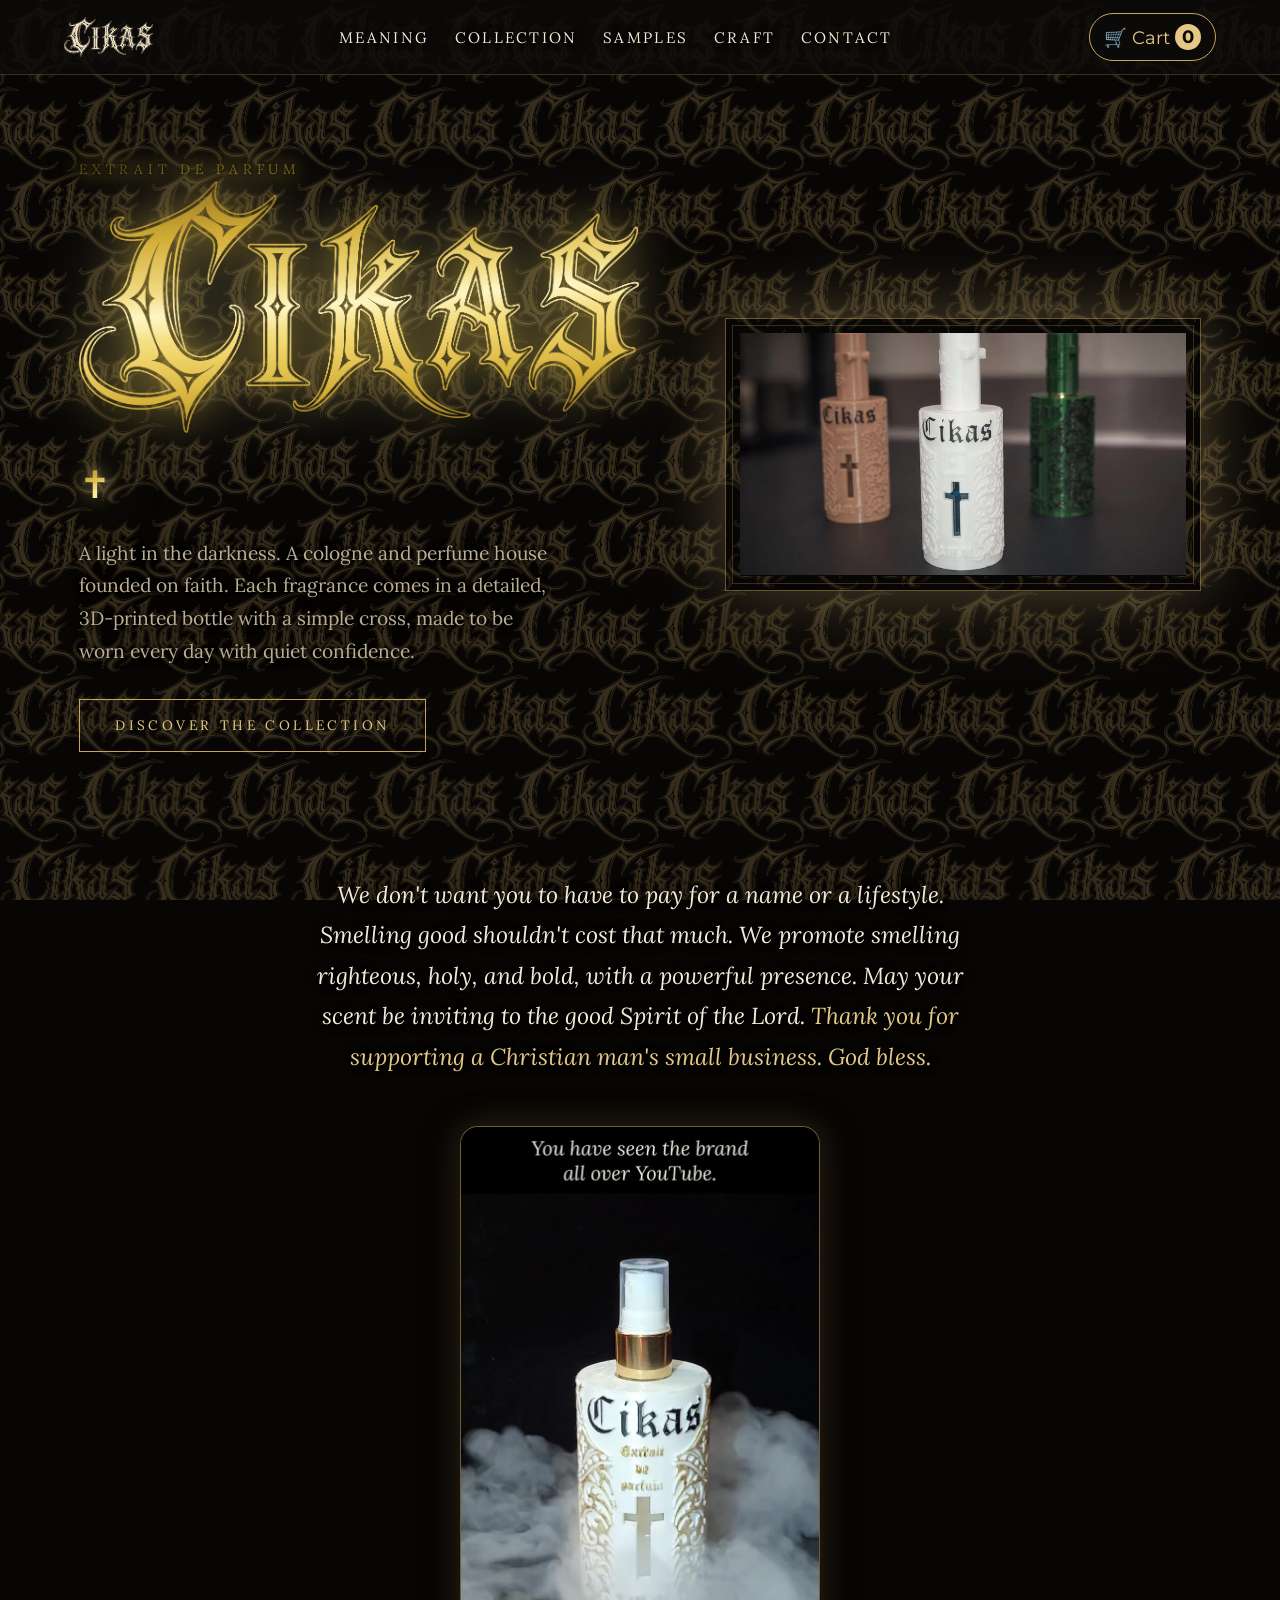
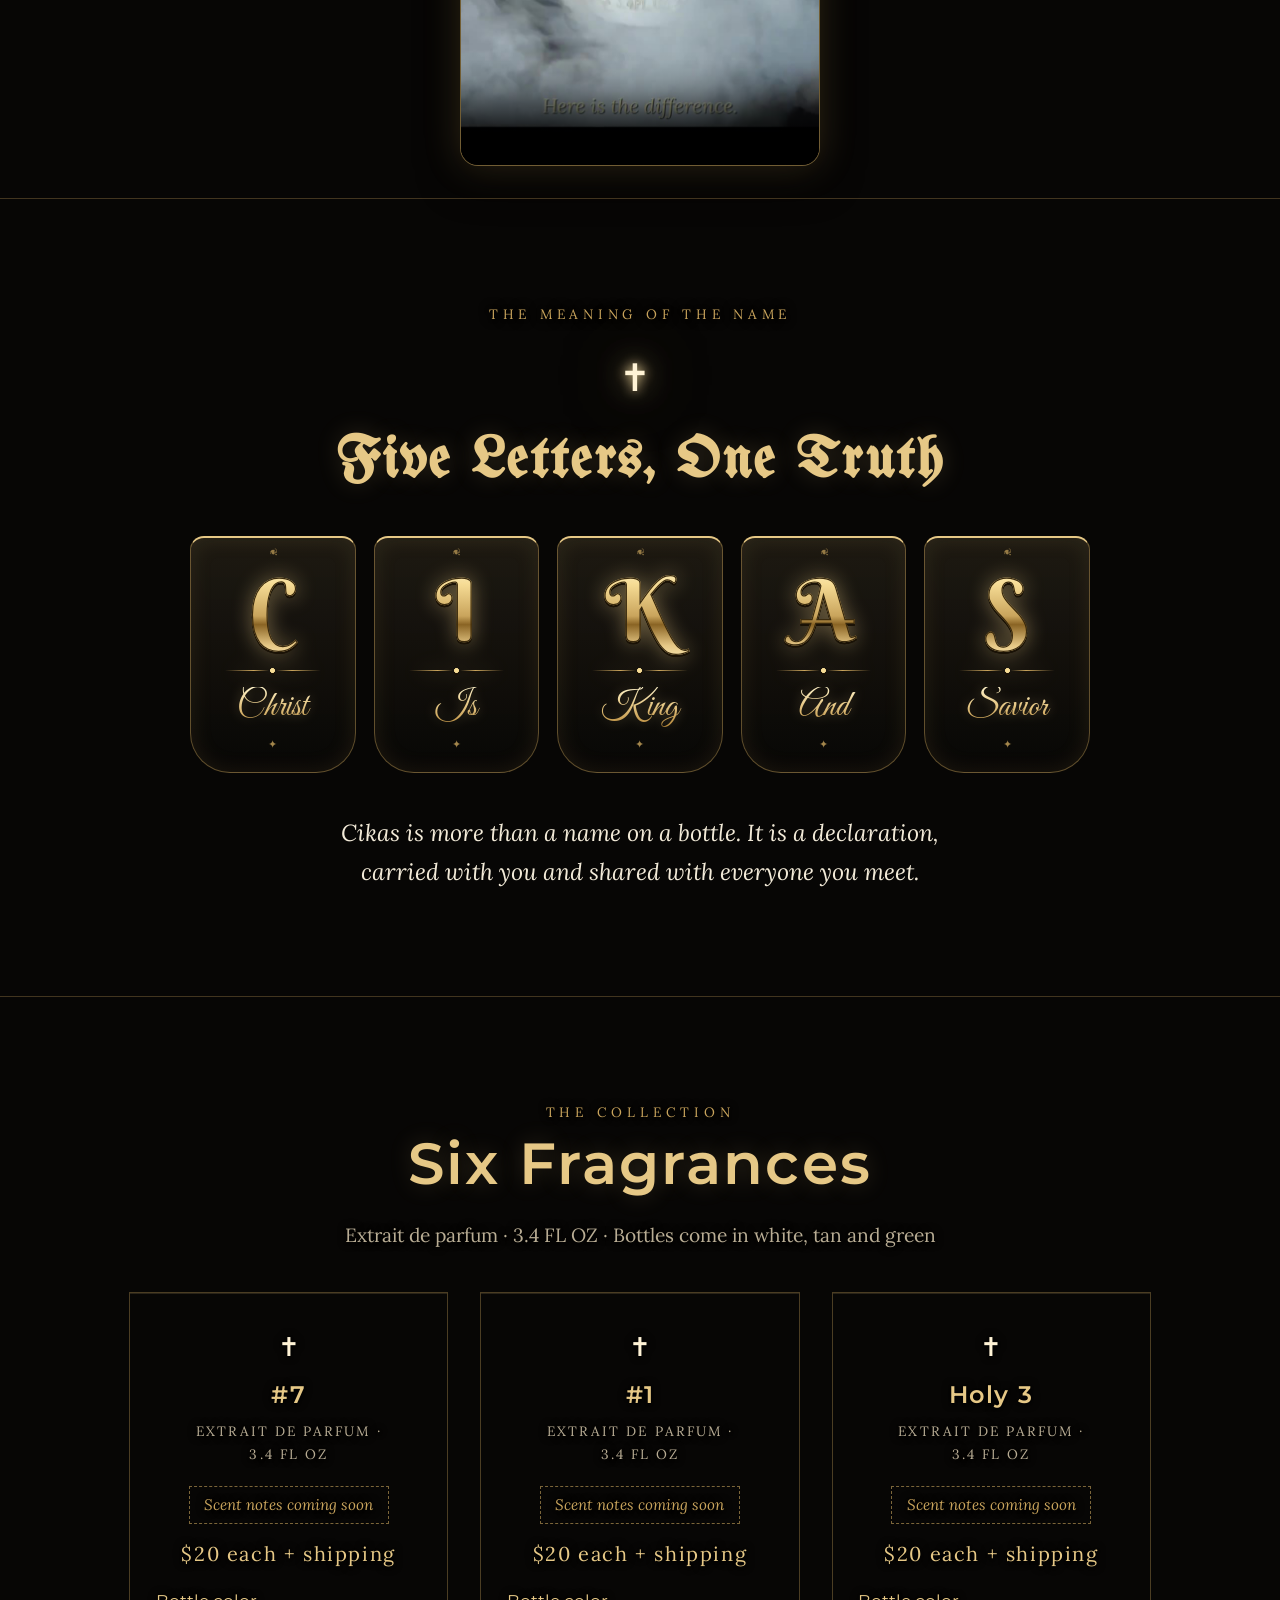
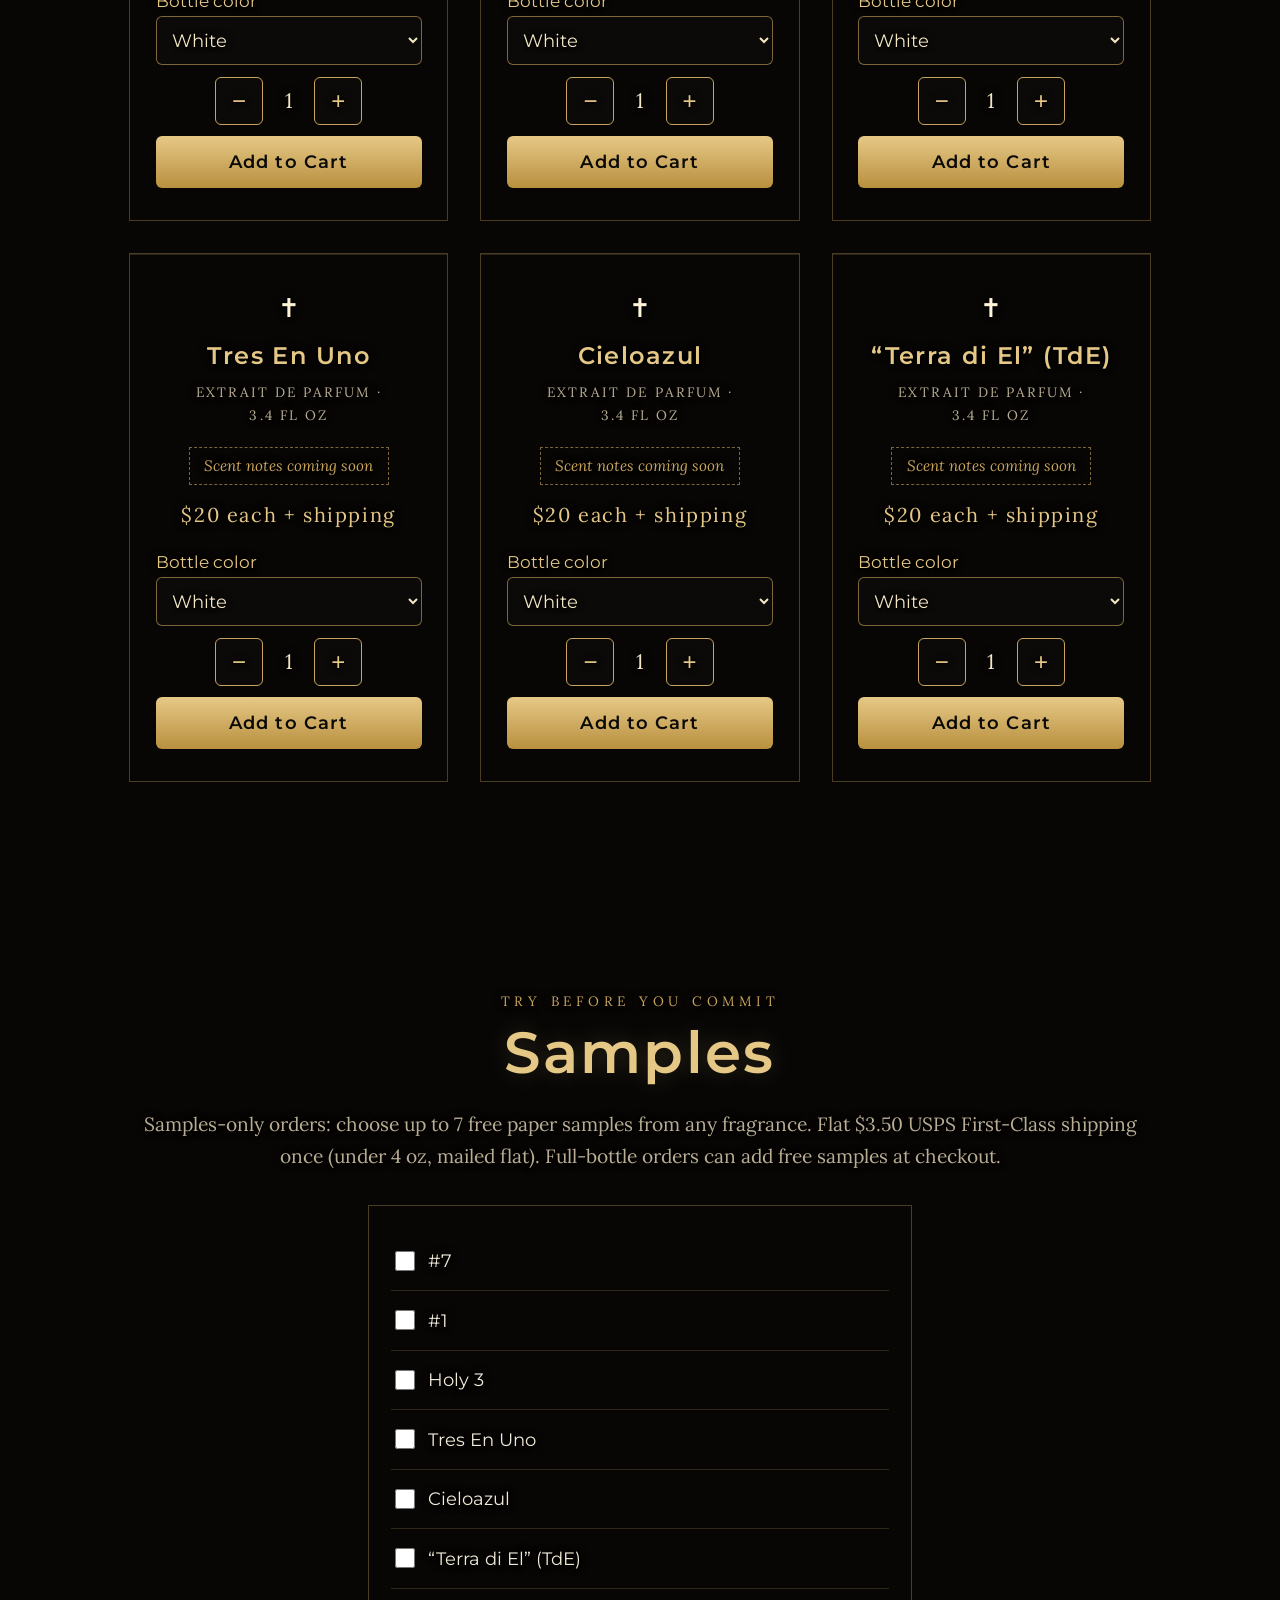
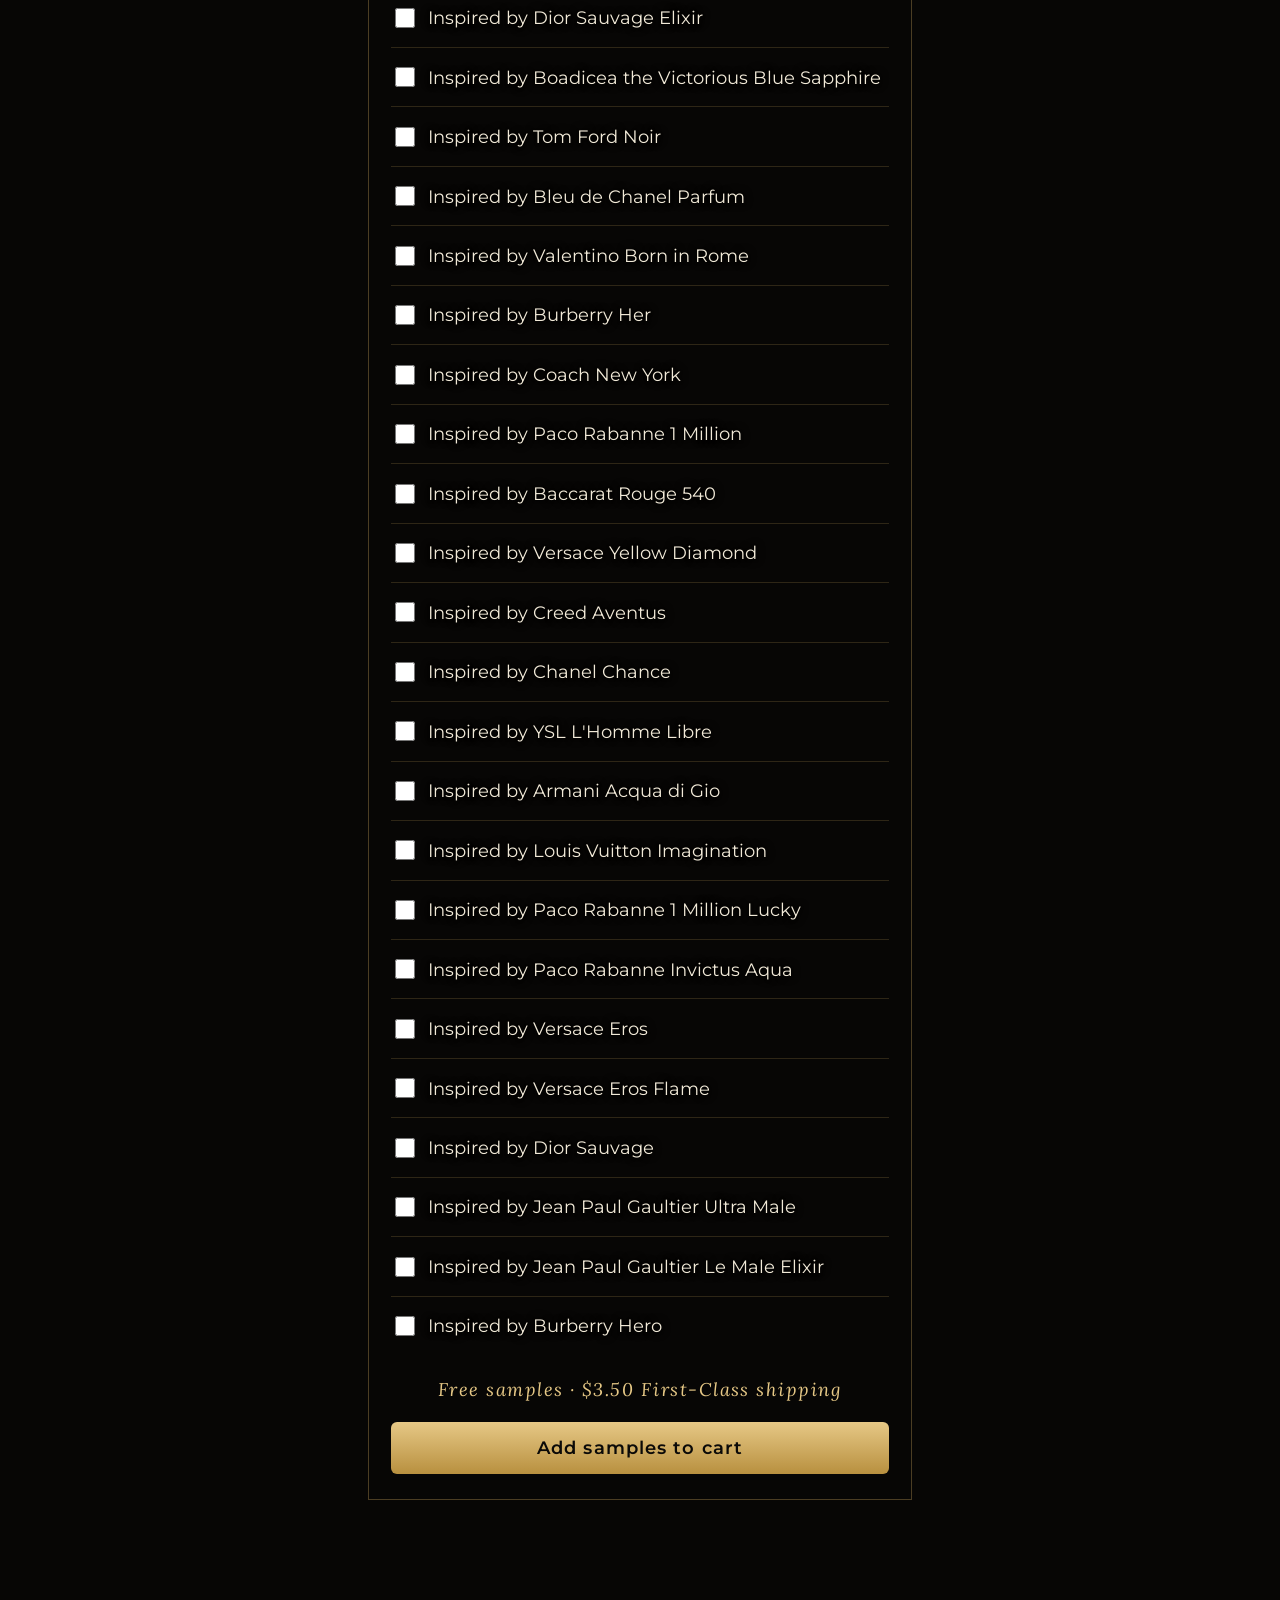
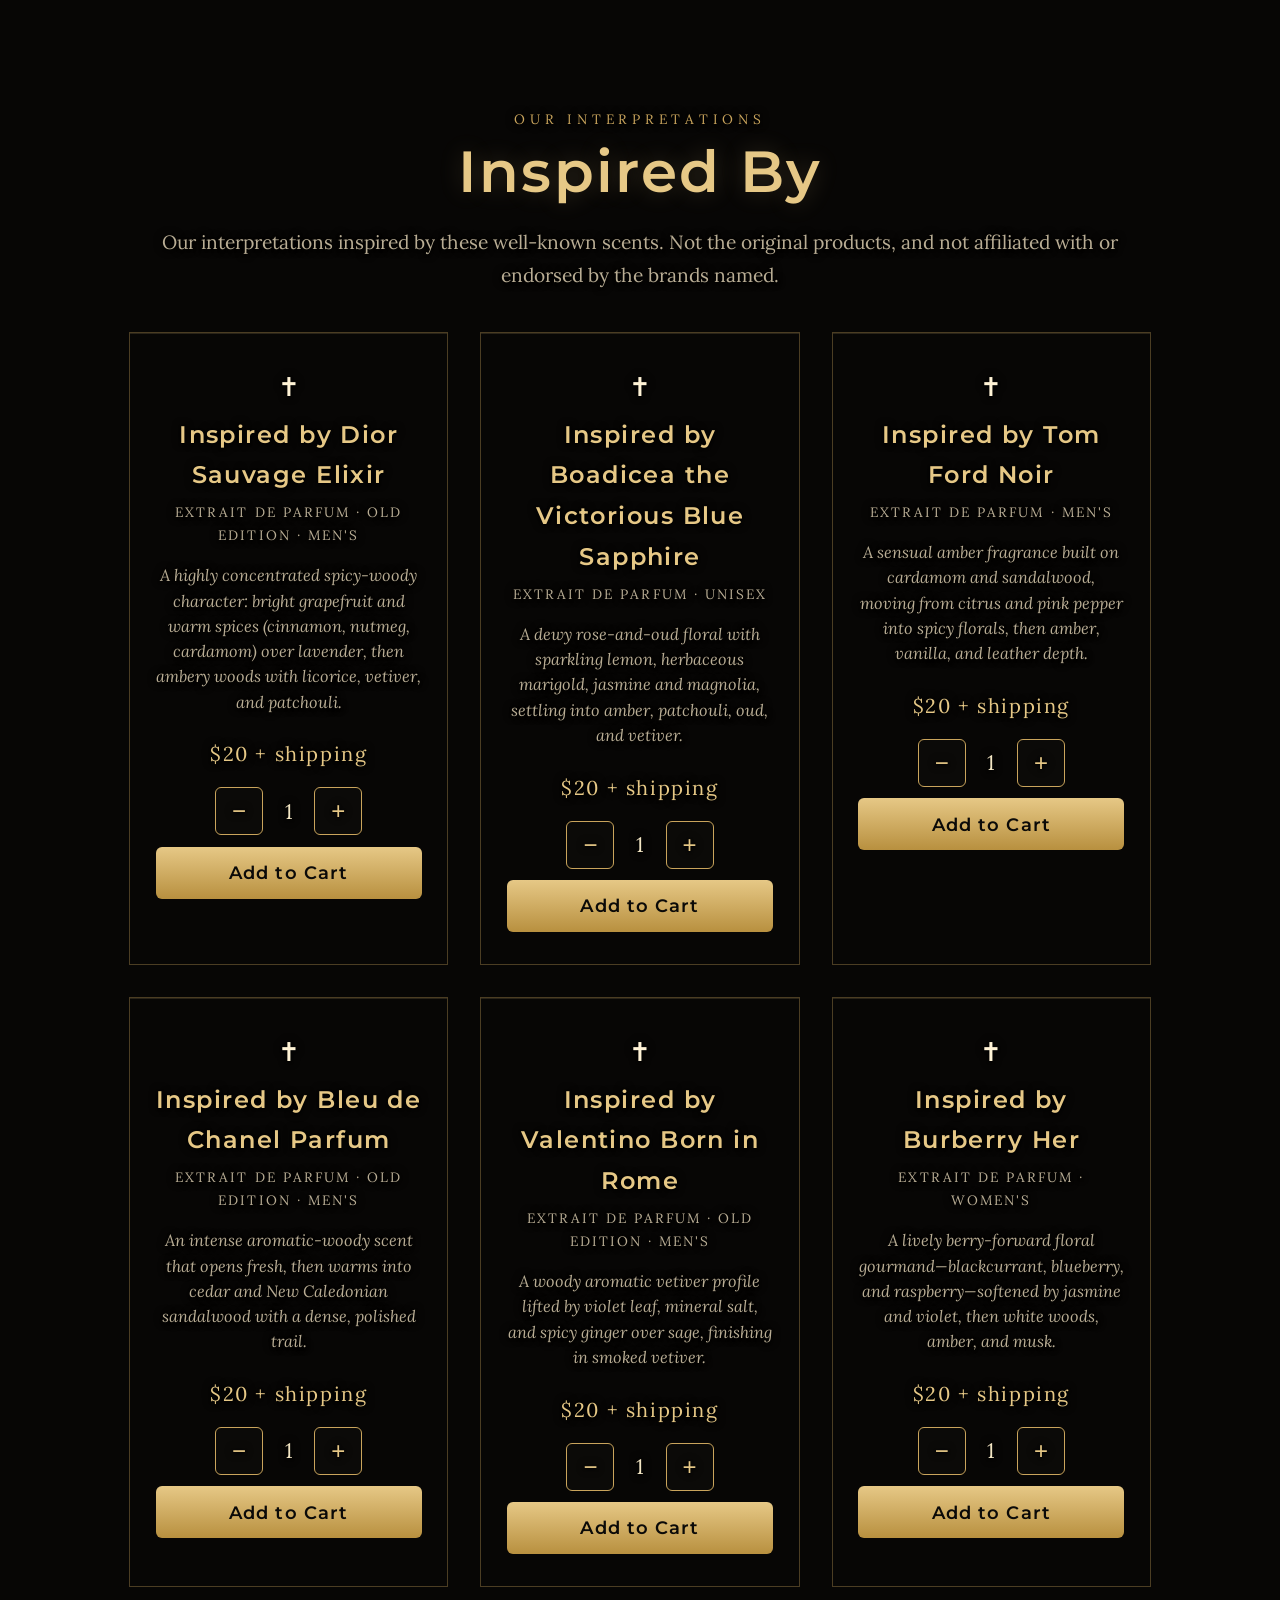
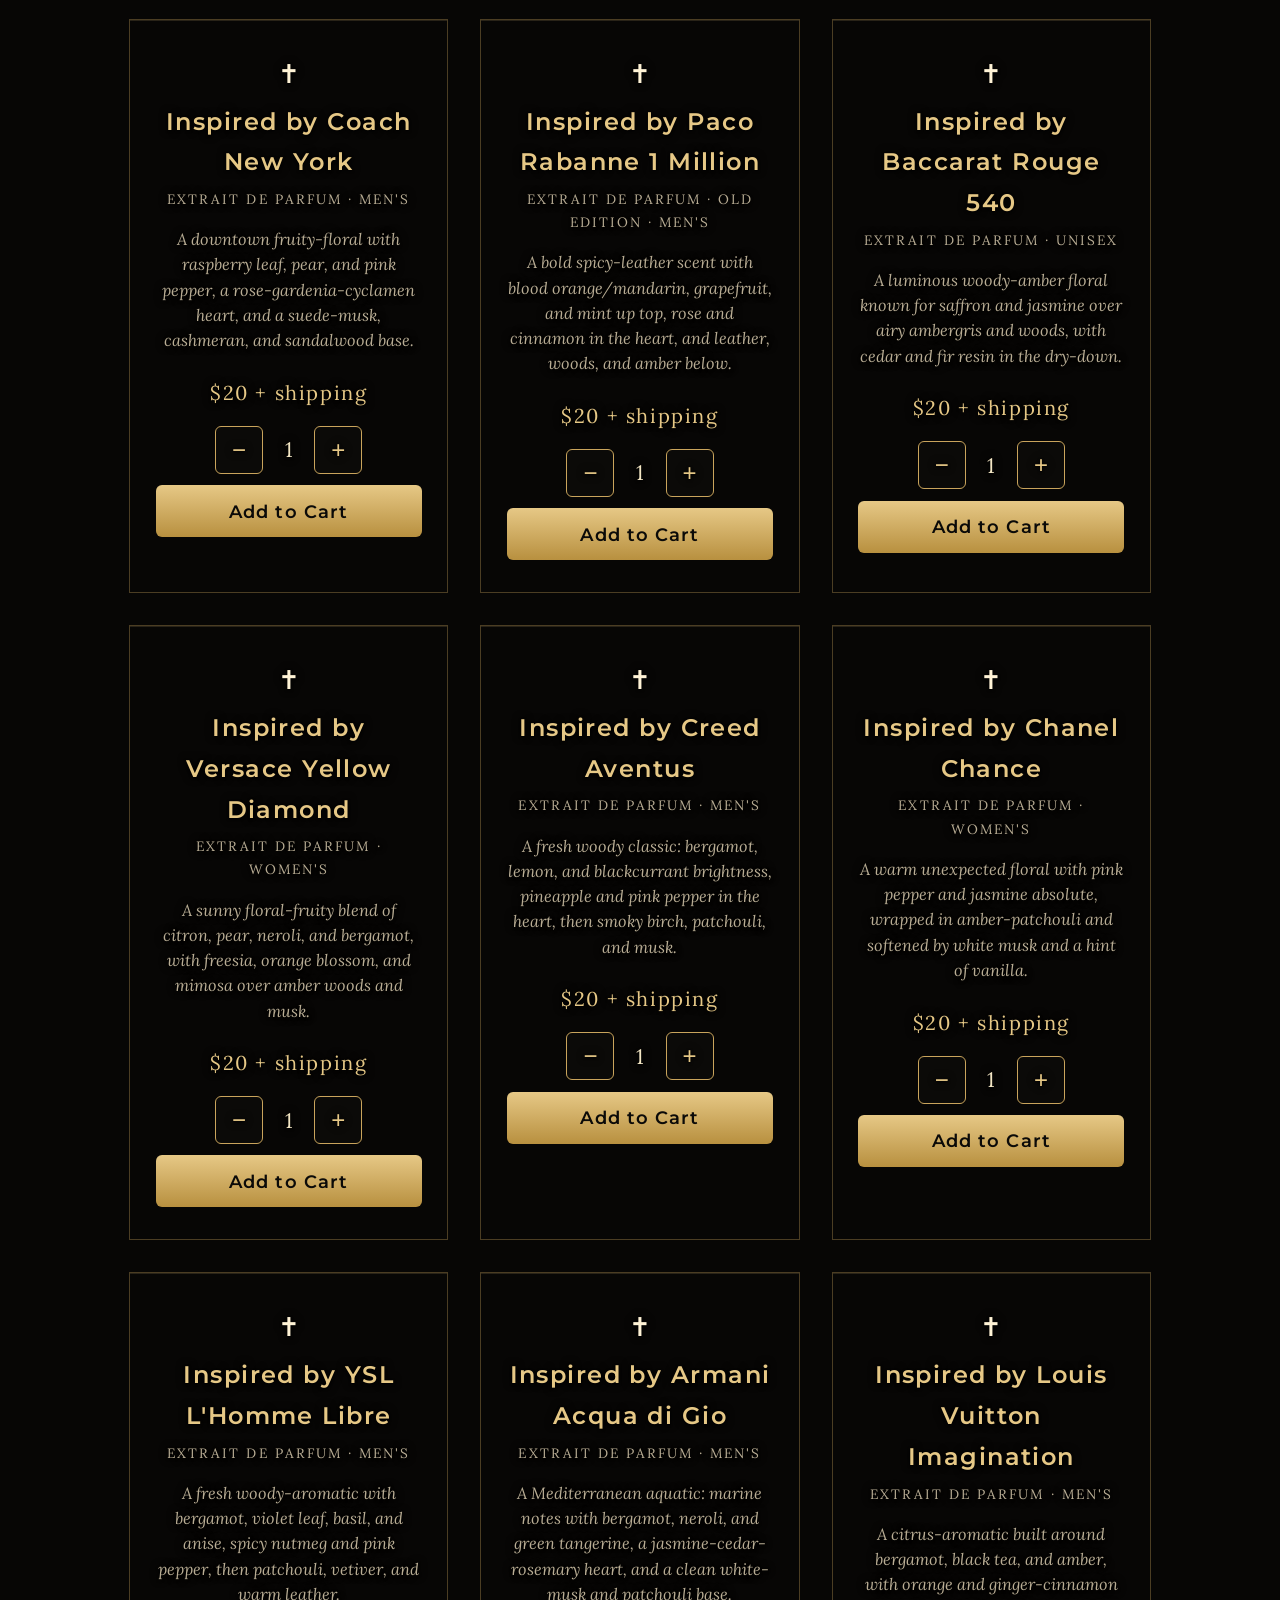
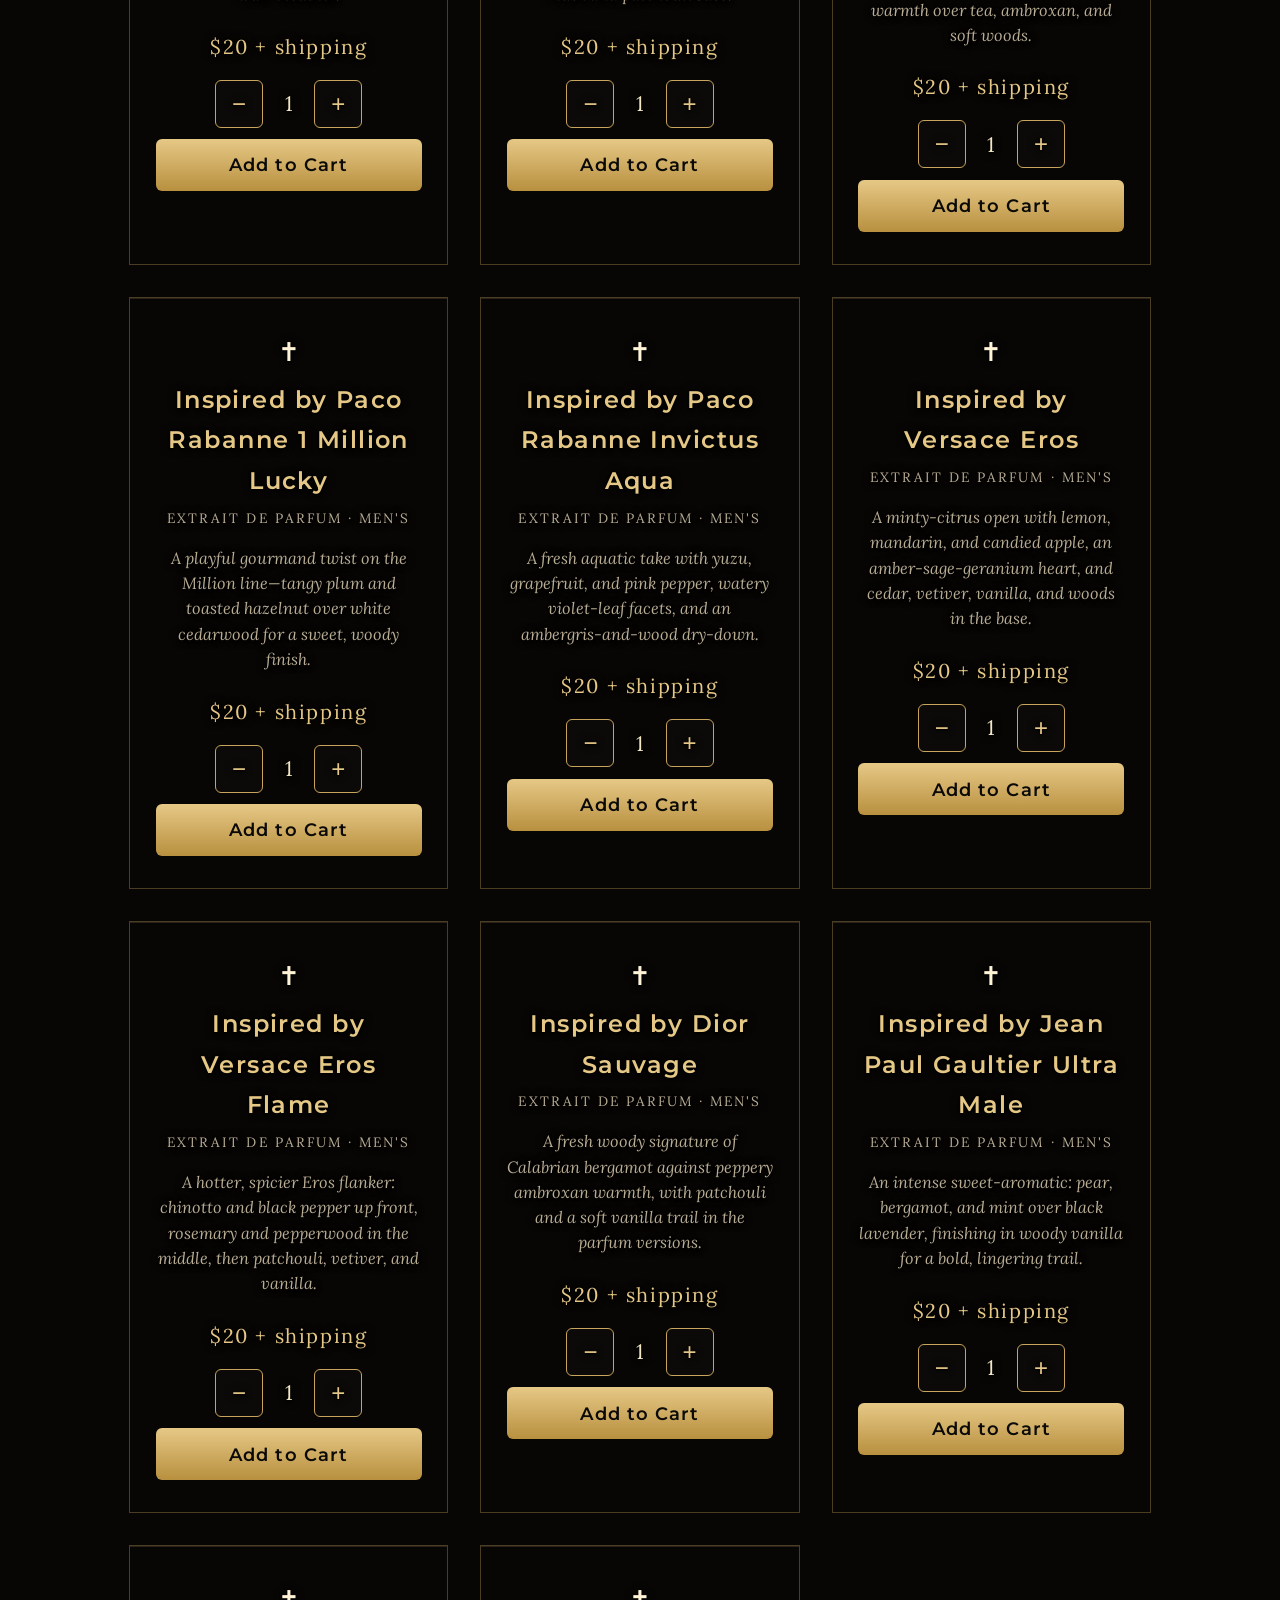
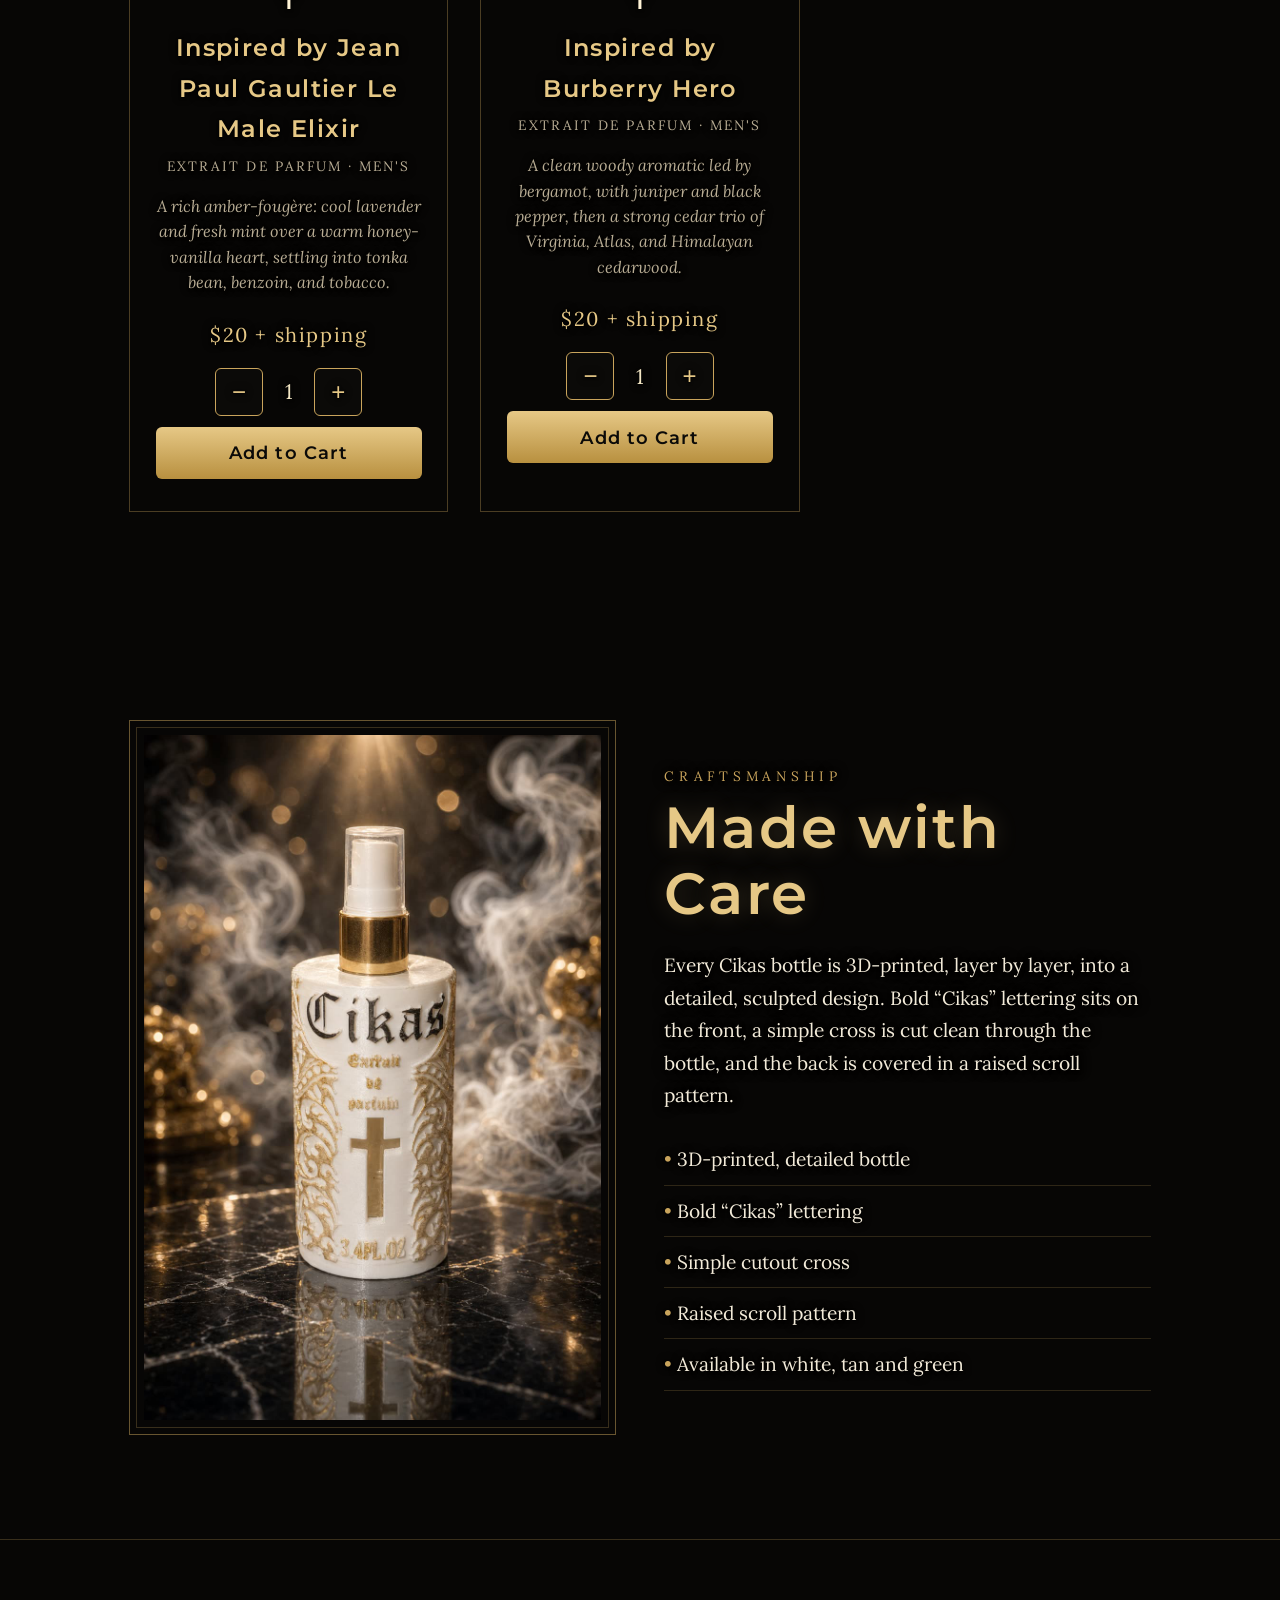
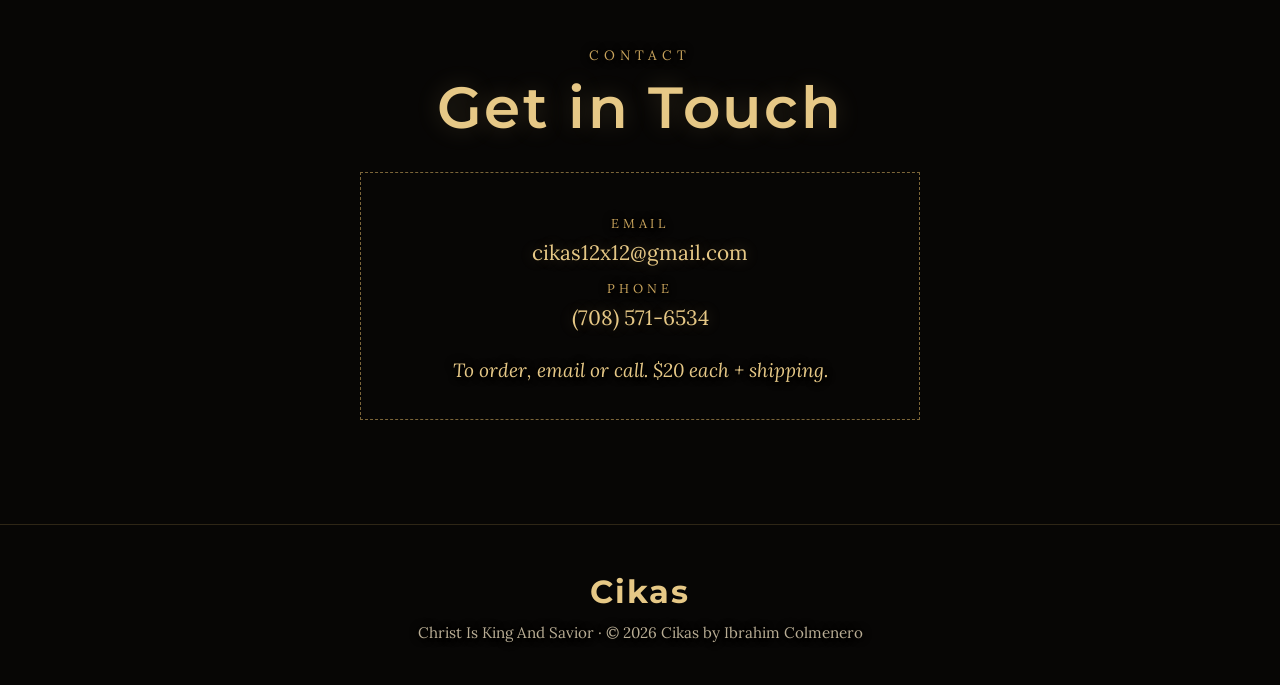
==== index.html @ 9b537849 "Rename TierradeEL to Terra di El (TdE)" ====
<!DOCTYPE html><html lang="en"><head><meta charset="utf-8"><meta name="viewport" content="width=device-width,initial-scale=1">
<title>Cikas — Christ Is King And Savior | Extrait de Parfum</title>
<meta name="description" content="Cikas: Christ Is King And Savior. Extrait de parfum in hand-finished, 3D-printed ornate bottles.">
<link rel="canonical" href="https://servantofthe7eyedlamb-eng.github.io/cikas/">
<meta name="robots" content="index,follow">
<meta property="og:type" content="website"><meta property="og:site_name" content="Cikas"><meta property="og:url" content="https://servantofthe7eyedlamb-eng.github.io/cikas/">
<meta property="og:title" content="Cikas — Christ Is King And Savior | Extrait de Parfum">
<meta property="og:description" content="Extrait de parfum in hand-finished, 3D-printed ornate bottles. $20 a bottle, shipped from the Chicago area.">
<meta property="og:image" content="https://servantofthe7eyedlamb-eng.github.io/cikas/images/cikas-share.jpg"><meta property="og:image:width" content="1200"><meta property="og:image:height" content="630"><meta property="og:image:alt" content="Cikas: Christ Is King And Savior, website heading with Cikas bottles">
<meta name="twitter:card" content="summary_large_image"><meta name="twitter:site" content="@yoleGulru">
<meta name="twitter:title" content="Cikas — Christ Is King And Savior"><meta name="twitter:description" content="Extrait de parfum in hand-finished, 3D-printed ornate bottles. $20 a bottle."><meta name="twitter:image" content="https://servantofthe7eyedlamb-eng.github.io/cikas/images/cikas-share.jpg">
<script type="application/ld+json">{"@context":"https://schema.org","@graph":[{"@type":"Organization","@id":"https://servantofthe7eyedlamb-eng.github.io/cikas/#org","name":"Cikas","alternateName":"Christ Is King And Savior","url":"https://servantofthe7eyedlamb-eng.github.io/cikas/","logo":"https://servantofthe7eyedlamb-eng.github.io/cikas/images/cikas-logo.png","email":"cikas12x12@gmail.com","sameAs":["https://x.com/yoleGulru"],"address":{"@type":"PostalAddress","addressRegion":"IL","addressCountry":"US"}},{"@type":"Product","name":"Cikas Extrait de Parfum","description":"Extrait de parfum in a hand-finished, 3D-printed ornate bottle.","brand":{"@id":"https://servantofthe7eyedlamb-eng.github.io/cikas/#org"},"image":"https://servantofthe7eyedlamb-eng.github.io/cikas/images/cikas-share.jpg","offers":{"@type":"Offer","price":"20.00","priceCurrency":"USD","availability":"https://schema.org/InStock","url":"https://servantofthe7eyedlamb-eng.github.io/cikas/#collection","seller":{"@id":"https://servantofthe7eyedlamb-eng.github.io/cikas/#org"}}}]}</script>
<link rel="preconnect" href="https://fonts.googleapis.com"><link rel="preconnect" href="https://fonts.gstatic.com" crossorigin>
<link href="https://fonts.googleapis.com/css2?family=Montserrat:wght@400;500;600;700&family=Lora:ital,wght@0,400;0,600;1,400&family=UnifrakturMaguntia&family=Great+Vibes&family=Playball&family=Berkshire+Swash&display=swap" rel="stylesheet">
<style>
:root{--black:#0c0b09;--ink:#16140f;--cream:#f2ead8;--gold:#c9a45c;--gold2:#e6c886;--muted:#b9ad94}
*{box-sizing:border-box;margin:0;padding:0}html{scroll-behavior:smooth}
body{background:var(--black);color:var(--cream);font-family:'Lora',Georgia,serif;font-size:1.2rem;line-height:1.7}
img{max-width:100%;display:block}a{color:var(--gold2)}
.bl{font-family:'Montserrat',sans-serif;font-weight:400}
nav{position:sticky;top:0;z-index:10;display:flex;justify-content:space-between;align-items:center;padding:.8rem 5vw;background:rgba(12,11,9,.92);border-bottom:1px solid rgba(201,164,92,.25)}
nav .logo{font-size:1.9rem;color:var(--gold2);text-decoration:none}
nav ul{display:flex;gap:1.6rem;list-style:none}nav ul a{color:var(--cream);text-decoration:none;font-size:.95rem;letter-spacing:.15em;text-transform:uppercase}nav ul a:hover{color:var(--gold2)}
.wrap{max-width:1150px;margin:0 auto;padding:0 5vw}
section{padding:6.5rem 0}
.eyebrow{letter-spacing:.35em;text-transform:uppercase;font-size:.85rem;color:var(--gold)}
h2{font-family:'Montserrat',sans-serif;font-weight:400;font-size:clamp(2.4rem,5vw,3.6rem);color:var(--gold2);line-height:1.15;margin:.4rem 0 1.4rem}
.orn{color:var(--gold);text-align:center;letter-spacing:.6em;margin:1.2rem 0;font-size:1.1rem}
.hero{min-height:min(92vh,760px);display:grid;grid-template-columns:1.1fr .9fr;gap:4rem;align-items:center;padding:4rem 5vw;max-width:1250px;margin:0 auto}
.hero h1{font-family:'Montserrat',sans-serif;font-weight:400;font-size:clamp(4.5rem,11vw,8.5rem);line-height:1;color:var(--cream);text-shadow:0 0 40px rgba(201,164,92,.25)}
.hero .meaning{font-size:clamp(1.3rem,2.4vw,1.8rem);font-style:italic;color:var(--gold2);margin:1rem 0 .4rem}
.hero p.sub{color:var(--muted);max-width:30rem}
.btn{display:inline-block;margin-top:2rem;padding:.85rem 2.2rem;border:1px solid var(--gold);color:var(--gold2);text-decoration:none;letter-spacing:.25em;text-transform:uppercase;font-size:.85rem;transition:.3s}.btn:hover{background:var(--gold);color:var(--black)}
.frame{position:relative;padding:14px;border:1px solid rgba(201,164,92,.5)}.frame:before{content:"";position:absolute;inset:6px;border:1px solid rgba(201,164,92,.25);pointer-events:none}
.frame img{width:100%;height:auto}.hero .frame{max-width:500px;width:100%;justify-self:center}#craft .frame{max-width:620px;width:100%;justify-self:center}#craft .split{grid-template-columns:1fr 1fr;gap:3rem}@media(max-width:860px){.hero .frame{max-width:420px;margin:0 auto}#craft .frame{max-width:560px;margin:0 auto}#craft .split{grid-template-columns:1fr;gap:2.5rem}}
.meaningSec{background:var(--cream);color:var(--ink);text-align:center}
.meaningSec h2{color:var(--ink)}.meaningSec .eyebrow{color:#8a6a2c}
.letters{display:grid;grid-template-columns:repeat(5,1fr);gap:1rem;max-width:900px;margin:2.5rem auto}
.letters div{border-top:1px solid #a88545;padding-top:1rem}
.letters .bl{font-size:clamp(3rem,7vw,4.8rem);line-height:1;color:#7a5a20;display:block}
.letters span.w{letter-spacing:.2em;text-transform:uppercase;font-size:.9rem}
.meaningSec blockquote{font-style:italic;font-size:1.45rem;max-width:42rem;margin:1rem auto 0}
.grid3{display:grid;grid-template-columns:repeat(3,1fr);gap:2rem;margin-top:2.5rem}
.card{border:1px solid rgba(201,164,92,.35);padding:2rem 1.6rem;text-align:center;background:linear-gradient(180deg,#151310,#0e0d0b)}
.sw{width:64px;height:64px;border-radius:50%;margin:0 auto 1.2rem;border:2px solid var(--gold)}
.card h3{font-family:'Montserrat',sans-serif;font-weight:400;font-size:2.1rem;color:var(--gold2)}
.card .spec{font-size:.85rem;letter-spacing:.15em;text-transform:uppercase;color:var(--muted);margin:.3rem 0 1rem}
.ph{display:inline-block;border:1px dashed rgba(201,164,92,.6);padding:.3rem .9rem;font-size:.95rem;color:var(--gold);font-style:italic;margin:.25rem 0}
.split{display:grid;grid-template-columns:.8fr 1.2fr;gap:4rem;align-items:center}
.split ul{list-style:none;margin-top:1.4rem}.split li{padding:.55rem 0;border-bottom:1px solid rgba(201,164,92,.2)}.split li:before{content:"• ";color:var(--gold)}
.contact{text-align:center;border-top:1px solid rgba(201,164,92,.25)}
.contact .box{max-width:560px;margin:2rem auto 0;border:1px dashed rgba(201,164,92,.6);padding:2rem}
footer{text-align:center;padding:2.5rem 5vw;color:var(--muted);font-size:.95rem;border-top:1px solid rgba(201,164,92,.2)}
footer .bl{font-size:2rem;color:var(--gold2)}
@media(max-width:860px){nav ul{display:none}.hero,.split{grid-template-columns:1fr;gap:2.5rem}.hero{text-align:center;min-height:auto;padding-top:3rem}.hero p.sub{margin:0 auto}.grid3{grid-template-columns:1fr}.letters{grid-template-columns:repeat(5,1fr);gap:.4rem}.letters span.w{font-size:.62rem;letter-spacing:.08em}section{padding:4.5rem 0}}

/* righteous: light breaking through darkness */
body{background:#070605 url('images/cikas-approved-logo-bg-denser.png?v=20261013d') repeat;background-size:145.5px 168px;background-attachment:fixed}
.hero{position:relative;isolation:isolate}

.hero .frame{box-shadow:0 0 60px rgba(230,200,134,.25),0 0 140px rgba(230,200,134,.12)}
.hero h1{text-shadow:0 0 30px rgba(255,236,190,.35),0 0 80px rgba(201,164,92,.25)}
.cross{display:inline-block;font-size:2.4rem;color:#fff3d6;text-shadow:0 0 12px #ffe7a8,0 0 30px rgba(230,200,134,.8),0 0 70px rgba(201,164,92,.6);animation:glow 4s ease-in-out infinite}
@keyframes glow{50%{text-shadow:0 0 18px #ffe7a8,0 0 45px rgba(230,200,134,.9),0 0 100px rgba(201,164,92,.7)}}
@media(prefers-reduced-motion:reduce){.cross{animation:none}}
.meaningSec{background:radial-gradient(ellipse at 50% 0%,rgba(230,200,134,.14),transparent 60%),#0a0907;color:var(--cream);border-top:1px solid rgba(201,164,92,.3);border-bottom:1px solid rgba(201,164,92,.3)}
.meaningSec h2{color:var(--gold2)}.meaningSec .eyebrow{color:var(--gold)}
.letters div{border-top-color:rgba(201,164,92,.5)}.letters .bl{color:var(--gold2);text-shadow:0 0 20px rgba(230,200,134,.35)}
#craft{background:linear-gradient(180deg,#0d0c0a,#070605)!important}
.card{background:linear-gradient(180deg,#12100c,#080706);box-shadow:inset 0 1px 0 rgba(230,200,134,.15)}
.card:hover{box-shadow:0 0 40px rgba(230,200,134,.12)}
section h2{text-shadow:0 0 24px rgba(230,200,134,.2)}
.card{position:relative}.newbadge{position:absolute;top:.7rem;right:.7rem;width:3rem;height:3rem;border-radius:50%;background:var(--gold);color:#0e0d0b;font-size:.68rem;font-weight:700;letter-spacing:.08em;text-transform:uppercase;display:flex;align-items:center;justify-content:center;box-shadow:0 2px 8px rgba(0,0,0,.5);transform:rotate(-12deg)}
.price{display:inline-block;margin-top:.6rem;color:var(--gold2);font-size:1.25rem;letter-spacing:.08em;text-shadow:0 0 14px rgba(230,200,134,.3)}
.cardcross{font-size:1.6rem;color:#fff3d6;text-shadow:0 0 10px #ffe7a8,0 0 26px rgba(201,164,92,.6);margin-bottom:.4rem}
.cl{margin:.5rem 0}.cl .lab{display:block;font-size:.8rem;letter-spacing:.3em;text-transform:uppercase;color:var(--gold)}.cl a{color:var(--gold2);text-decoration:none;font-size:1.3rem;overflow-wrap:anywhere;text-shadow:0 0 14px rgba(230,200,134,.25)}.cl a:hover{text-decoration:underline}.order{margin-top:1.2rem;color:var(--gold2);font-style:italic}
.bl,h1,h2,h3{letter-spacing:.06em}.hero h1{font-weight:700;letter-spacing:.08em}h2{font-weight:600}.card h3{font-weight:600;font-size:1.7rem}nav .logo{font-weight:700;letter-spacing:.12em}
.hero h1{font-weight:700;letter-spacing:.06em}h2{font-weight:600;letter-spacing:.04em}.card h3{font-weight:600;font-size:1.5rem}.bl{font-weight:700}.letters .bl{font-weight:600}.cross{animation:none}
</style><style>/* let logo pattern show through */
.meaningSec{background:radial-gradient(ellipse at 50% 0%,rgba(230,200,134,.12),transparent 60%),rgba(10,9,7,.72)!important}
#craft{background:rgba(9,8,7,.72)!important}
.card{background:linear-gradient(180deg,rgba(18,16,12,.82),rgba(8,7,6,.82))!important}
.hero p,.meaningSec p,#craft p{text-shadow:0 0 12px #000,0 0 4px #000}
</style>
<style>/* make logo pattern visible */
.meaningSec{background:transparent!important}
#craft,section{background:transparent!important}
.card{background:rgba(8,7,6,.55)!important}
nav{background:rgba(12,11,9,.8)!important}
p,li,.card *{text-shadow:0 1px 3px #000,0 0 8px #000}
</style>
<style>@media(max-width:800px){.hero h1 .wordmark{margin:0 auto}}</style>
<style>.hero .eyebrow{font-family:'Lora',Georgia,serif!important}</style>
<style>
.sample-box{max-width:34rem;margin:2rem auto 0;border:1px solid rgba(201,164,92,.35);padding:1.6rem 1.4rem;background:rgba(8,7,6,.55);text-align:left}
.sample-list{list-style:none;margin:0;padding:0}
.sample-list li{border-bottom:1px solid rgba(201,164,92,.2)}
.sample-list li:last-child{border-bottom:0}
.sample-list label{display:flex;align-items:center;gap:.85rem;padding:.85rem .2rem;cursor:pointer;color:var(--cream);font-family:'Montserrat',sans-serif;font-size:1.15rem}
.sample-list input{width:1.25rem;height:1.25rem;accent-color:#c9a45c;flex-shrink:0}
.sample-price{display:block;text-align:center;margin-top:1.2rem;color:var(--gold2);font-size:1.15rem;letter-spacing:.08em;font-style:italic}
</style>
<style>
/* Hero shiny metallic gold */
.hero .eyebrow{
  color:transparent!important;
  background:linear-gradient(105deg,#8a6a1f 0%,#d4af37 28%,#fff1a8 50%,#d4af37 72%,#8a6a1f 100%);
  background-size:220% 100%;
  -webkit-background-clip:text;background-clip:text;
  -webkit-text-fill-color:transparent;
  filter:drop-shadow(0 0 8px rgba(212,175,55,.55)) drop-shadow(0 0 18px rgba(255,241,168,.25));
  animation:cikasGoldShimmer 4.5s ease-in-out infinite;
}
.hero .cross{
  color:transparent!important;
  background:linear-gradient(160deg,#8a6a1f 0%,#d4af37 30%,#fff1a8 48%,#f0d46a 58%,#d4af37 75%,#8a6a1f 100%);
  background-size:220% 100%;
  -webkit-background-clip:text;background-clip:text;
  -webkit-text-fill-color:transparent;
  text-shadow:none!important;
  filter:drop-shadow(0 0 10px rgba(255,241,168,.7)) drop-shadow(0 0 28px rgba(212,175,55,.55));
  animation:cikasGoldShimmer 4.5s ease-in-out infinite, cikasGoldGlow 4s ease-in-out infinite;
}
.hero .wordmark{
  filter:drop-shadow(0 0 18px rgba(212,175,55,.55)) drop-shadow(0 0 40px rgba(255,241,168,.35));
  animation:cikasGoldImgGlow 4s ease-in-out infinite;
}
@keyframes cikasGoldShimmer{
  0%,100%{background-position:0% 50%}
  50%{background-position:100% 50%}
}
@keyframes cikasGoldGlow{
  50%{filter:drop-shadow(0 0 14px rgba(255,241,168,.9)) drop-shadow(0 0 36px rgba(212,175,55,.7))}
}
@keyframes cikasGoldImgGlow{
  0%,100%{filter:drop-shadow(0 0 18px rgba(212,175,55,.55)) drop-shadow(0 0 40px rgba(255,241,168,.35))}
  50%{filter:drop-shadow(0 0 24px rgba(212,175,55,.75)) drop-shadow(0 0 52px rgba(255,241,168,.5))}
}
@media(prefers-reduced-motion:reduce){
  .hero .eyebrow,.hero .cross,.hero .wordmark{animation:none}
}
</style>
<style>
.card .desc{margin:.2rem 0 .8rem;color:var(--muted);font-size:1.02rem;line-height:1.55;font-family:'Lora',Georgia,serif;font-style:italic;text-align:center;max-width:22rem;margin-left:auto;margin-right:auto}
</style>
<style>
.sample-limit{text-align:center;margin:.8rem 0 0;color:#ffcf8a;font-family:'Montserrat',sans-serif;font-size:1.05rem;letter-spacing:.06em}
.sample-list label.is-disabled{opacity:.45;cursor:not-allowed}
.sample-box .cx-btn{font-family:'Montserrat',sans-serif;font-size:1.15rem;font-weight:600;letter-spacing:.06em;padding:.9rem 1rem;min-height:52px;background:linear-gradient(180deg,#e6c886,#b8903f);color:#0b0a08;border:0;border-radius:6px;cursor:pointer}
.cx-sample-ov{position:fixed;inset:0;background:rgba(0,0,0,.78);z-index:1100;display:flex;align-items:center;justify-content:center;padding:1rem}
.cx-sample-modal{width:min(100%,440px);max-height:min(90vh,640px);overflow:auto;background:#0e0d0b;border:1px solid rgba(201,164,92,.55);border-radius:12px;padding:1.3rem 1.2rem 1.2rem;box-shadow:0 0 40px rgba(212,175,55,.18);color:#f3e6c4;font-family:'Montserrat',sans-serif}
.cx-sample-modal h2{font-size:1.45rem;color:#e6c886;margin:0 0 .6rem;line-height:1.35}
.cx-sample-modal .cx-sample-note{color:#bfb39a;font-size:1rem;margin:0 0 .9rem;line-height:1.5}
.cx-sample-modal .sample-list{margin:0 0 .6rem}
.cx-sample-modal .sample-list label{font-size:1.05rem;padding:.55rem .1rem}
.cx-sample-modal .cx-col{display:flex;flex-direction:column;gap:.55rem;margin-top:.9rem}
.cx-sample-modal .cx-btn{font-family:'Montserrat',sans-serif;font-size:1.1rem;font-weight:600;letter-spacing:.06em;padding:.85rem 1rem;min-height:48px;background:linear-gradient(180deg,#e6c886,#b8903f);color:#0b0a08;border:0;border-radius:6px;cursor:pointer}
.cx-sample-modal .cx-btn.ghost{background:transparent;color:#e6c886;border:1px solid #c9a45c}
.cx-sample-warn{color:#ffcf8a;font-size:.98rem;margin:.4rem 0 .6rem}
</style>
<style>
/* Meaning section: cursive gold words, framed letter tiles */
.letters{gap:1.1rem}
.letters div{position:relative;border:1px solid rgba(201,164,92,.45);border-top:2px solid var(--gold2);border-radius:14px 14px 40px 40px;padding:1.2rem .3rem 1.1rem;background:linear-gradient(180deg,rgba(230,200,134,.10),rgba(10,9,7,.35));box-shadow:0 0 22px rgba(201,164,92,.12) inset}
.letters div::after{content:"\2726";display:block;color:var(--gold);font-size:.7rem;margin-top:.5rem;opacity:.8}
.letters span.w{display:block;font-family:'Great Vibes',cursive;text-transform:none;letter-spacing:0;font-size:clamp(1.5rem,3.2vw,2.2rem);line-height:1.15;margin-top:.45rem;color:transparent;background:linear-gradient(180deg,#fff3c9,#e6c886 45%,#b8893a);-webkit-background-clip:text;background-clip:text;text-shadow:none;filter:drop-shadow(0 0 6px rgba(230,200,134,.35))}
.letters .bl{font-family:'Playball',cursive!important;font-weight:400!important;letter-spacing:0!important;font-size:clamp(3.4rem,8vw,5.4rem);line-height:1.05;color:var(--gold2);-webkit-text-stroke:1px #e6c886;text-shadow:0 0 18px rgba(230,200,134,.4),0 2px 0 #7a5a20}
@media(max-width:860px){.letters .bl{font-size:2.9rem}.letters{gap:.35rem}.letters div{padding:.8rem .1rem .8rem;border-radius:10px 10px 26px 26px}.letters span.w{font-size:1.18rem;letter-spacing:0}}
</style>
<style>
/* Ornate CIKAS capitals */
.letters .bl{font-family:'Berkshire Swash',cursive!important;font-weight:400!important;position:relative;padding:.1em 0 .05em;color:transparent!important;background:linear-gradient(180deg,#fff8dc 0%,#f6dc95 22%,#c9a45c 48%,#8a6424 55%,#e6c886 72%,#fff1c1 88%,#b8893a 100%);-webkit-background-clip:text;background-clip:text;-webkit-text-stroke:1.2px #3a2a0e;text-shadow:none!important;filter:drop-shadow(0 2px 0 #1a1206) drop-shadow(0 0 10px rgba(230,200,134,.45))}
.letters .bl::after{content:"";display:block;width:62%;height:9px;margin:.12em auto 0;background:radial-gradient(circle,#f6dc95 0 2.2px,transparent 2.6px) center/9px 9px no-repeat,linear-gradient(90deg,transparent,#c9a45c 30%,transparent 46%,transparent 54%,#c9a45c 70%,transparent) center/100% 1px no-repeat}
.letters div::before{content:"\2766";position:absolute;top:.35rem;left:50%;transform:translateX(-50%) rotate(90deg);font-size:.65rem;color:var(--gold);opacity:.7}
@media(max-width:860px){.letters .bl{font-size:2.7rem;-webkit-text-stroke:.8px #3a2a0e}}
</style>
</head><body>
<nav><a class="logo bl" href="#top"><img src="images/cikas-wordmark-caps.png?v=1" alt="Cikas" style="height:40px;width:auto;display:block"></a><ul><li><a href="#meaning">Meaning</a></li><li><a href="#collection">Collection</a></li><li><a href="#samples">Samples</a></li><li><a href="#craft">Craft</a></li><li><a href="#contact">Contact</a></li></ul></nav>
<header class="hero" id="top"><div>
<p class="eyebrow">Extrait de Parfum</p><h1><img class="wordmark" src="images/cikas-wordmark-caps-gold.png?v=1" alt="Cikas" style="width:100%;max-width:560px;height:auto;display:block"></h1>
<div class="orn" style="text-align:inherit"><span class="cross" aria-hidden="true">✝</span></div>
<p class="sub">A light in the darkness. A cologne and perfume house founded on faith. Each fragrance comes in a detailed, 3D-printed bottle with a simple cross, made to be worn every day with quiet confidence.</p>
<a class="btn" href="#collection">Discover the Collection</a></div>
<div class="frame"><video src="videos/cikas-craft-video.mp4?v=2" poster="images/cikas-craft-poster.jpg?v=2" width="736" height="400" autoplay muted loop playsinline preload="auto" aria-label="Three Cikas bottles in tan, white and green on a table, the camera gliding past their carved scroll patterns to the front of the white bottle with its Cikas lettering and cutout cross" style="display:block;width:100%;height:auto;aspect-ratio:736/400;object-fit:contain;background:#070605"></video></div></header>
<section class="promise" aria-label="A message from CIKAS" style="padding:2.5rem 1.4rem 1rem;text-align:center"><p style="font-family:'Lora',Georgia,serif;font-style:italic;color:var(--cream);font-size:clamp(1.15rem,2.6vw,1.45rem);line-height:1.75;max-width:44rem;margin:0 auto;text-shadow:0 0 12px #000,0 0 4px #000">We don't want you to have to pay for a name or a lifestyle. Smelling good shouldn't cost that much. We promote smelling righteous, holy, and bold, with a powerful presence. May your scent be inviting to the good Spirit of the Lord. <span style="color:var(--gold2)">Thank you for supporting a Christian man's small business. God bless.</span></p></section>
<section class="spinvid" aria-label="CIKAS TikTok commercial" style="padding:2rem 1.2rem;text-align:center"><video src="videos/cikas-tiktok-commercial.mp4?v=1" poster="images/cikas-tiktok-commercial-poster.jpg?v=1" controls playsinline muted loop autoplay preload="metadata" aria-label="CIKAS commercial" style="display:block;margin:0 auto;width:100%;max-width:360px;max-height:80vh;height:auto;aspect-ratio:9/16;object-fit:contain;border-radius:18px;border:1px solid rgba(201,164,92,.55);box-shadow:0 0 0 1px rgba(230,200,134,.12) inset,0 0 36px rgba(201,164,92,.22),0 12px 40px rgba(0,0,0,.6);background:#070605"></video></section>
<section class="meaningSec" id="meaning"><div class="wrap">
<p class="eyebrow">The Meaning of the Name</p><div class="orn"><span class="cross" aria-hidden="true">✝</span></div><h2 style="font-family:'UnifrakturMaguntia',serif">Five Letters, One Truth</h2>
<div class="letters"><div><span class="bl">C</span><span class="w">Christ</span></div><div><span class="bl">I</span><span class="w">Is</span></div><div><span class="bl">K</span><span class="w">King</span></div><div><span class="bl">A</span><span class="w">And</span></div><div><span class="bl">S</span><span class="w">Savior</span></div></div>
<blockquote>Cikas is more than a name on a bottle. It is a declaration, carried with you and shared with everyone you meet.</blockquote></div></section>
<section id="collection"><div class="wrap" style="text-align:center">
<p class="eyebrow">The Collection</p><h2>Six Fragrances</h2><p style="color:var(--muted)">Extrait de parfum · 3.4 FL OZ · Bottles come in white, tan and green</p>
<div class="grid3">
<div class="card"><div class="cardcross" aria-hidden="true">✝</div><h3>#7</h3><p class="spec">Extrait de Parfum · <span style="white-space:nowrap">3.4 FL OZ</span></p><span class="ph">Scent notes coming soon</span><br><span class="price">$20 each + shipping</span></div>
<div class="card"><div class="cardcross" aria-hidden="true">✝</div><h3>#1</h3><p class="spec">Extrait de Parfum · <span style="white-space:nowrap">3.4 FL OZ</span></p><span class="ph">Scent notes coming soon</span><br><span class="price">$20 each + shipping</span></div>
<div class="card"><div class="cardcross" aria-hidden="true">✝</div><h3>Holy 3</h3><p class="spec">Extrait de Parfum · <span style="white-space:nowrap">3.4 FL OZ</span></p><span class="ph">Scent notes coming soon</span><br><span class="price">$20 each + shipping</span></div>
<div class="card"><div class="cardcross" aria-hidden="true">✝</div><h3>Tres En Uno</h3><p class="spec">Extrait de Parfum · <span style="white-space:nowrap">3.4 FL OZ</span></p><span class="ph">Scent notes coming soon</span><br><span class="price">$20 each + shipping</span></div>
<div class="card"><div class="cardcross" aria-hidden="true">✝</div><h3>Cieloazul</h3><p class="spec">Extrait de Parfum · <span style="white-space:nowrap">3.4 FL OZ</span></p><span class="ph">Scent notes coming soon</span><br><span class="price">$20 each + shipping</span></div>
<div class="card"><div class="cardcross" aria-hidden="true">✝</div><h3>“Terra di El” (TdE)</h3><p class="spec">Extrait de Parfum · <span style="white-space:nowrap">3.4 FL OZ</span></p><span class="ph">Scent notes coming soon</span><br><span class="price">$20 each + shipping</span></div>
</div></div></section>
<section id="samples"><div class="wrap" style="text-align:center">
<p class="eyebrow">Try Before You Commit</p><h2>Samples</h2>
<p style="color:var(--muted)">Samples-only orders: choose up to 7 free paper samples from any fragrance. Flat $3.50 USPS First-Class shipping once (under 4 oz, mailed flat). Full-bottle orders can add free samples at checkout.</p>
<div class="sample-box">
<ul class="sample-list">
<li><label><input type="checkbox" name="sample" value="#7">#7</label></li>
<li><label><input type="checkbox" name="sample" value="#1">#1</label></li>
<li><label><input type="checkbox" name="sample" value="Holy 3">Holy 3</label></li>
<li><label><input type="checkbox" name="sample" value="Tres En Uno">Tres En Uno</label></li>
<li><label><input type="checkbox" name="sample" value="Cieloazul">Cieloazul</label></li>
<li><label><input type="checkbox" name="sample" value="“Terra di El” (TdE)">“Terra di El” (TdE)</label></li>
<li><label><input type="checkbox" name="sample" value="Inspired by Dior Sauvage Elixir">Inspired by Dior Sauvage Elixir</label></li>
<li><label><input type="checkbox" name="sample" value="Inspired by Boadicea the Victorious Blue Sapphire">Inspired by Boadicea the Victorious Blue Sapphire</label></li>
<li><label><input type="checkbox" name="sample" value="Inspired by Tom Ford Noir">Inspired by Tom Ford Noir</label></li>
<li><label><input type="checkbox" name="sample" value="Inspired by Bleu de Chanel Parfum">Inspired by Bleu de Chanel Parfum</label></li>
<li><label><input type="checkbox" name="sample" value="Inspired by Valentino Born in Rome">Inspired by Valentino Born in Rome</label></li>
<li><label><input type="checkbox" name="sample" value="Inspired by Burberry Her">Inspired by Burberry Her</label></li>
<li><label><input type="checkbox" name="sample" value="Inspired by Coach New York">Inspired by Coach New York</label></li>
<li><label><input type="checkbox" name="sample" value="Inspired by Paco Rabanne 1 Million">Inspired by Paco Rabanne 1 Million</label></li>
<li><label><input type="checkbox" name="sample" value="Inspired by Baccarat Rouge 540">Inspired by Baccarat Rouge 540</label></li>
<li><label><input type="checkbox" name="sample" value="Inspired by Versace Yellow Diamond">Inspired by Versace Yellow Diamond</label></li>
<li><label><input type="checkbox" name="sample" value="Inspired by Creed Aventus">Inspired by Creed Aventus</label></li>
<li><label><input type="checkbox" name="sample" value="Inspired by Chanel Chance">Inspired by Chanel Chance</label></li>
<li><label><input type="checkbox" name="sample" value="Inspired by YSL L'Homme Libre">Inspired by YSL L'Homme Libre</label></li>
<li><label><input type="checkbox" name="sample" value="Inspired by Armani Acqua di Gio">Inspired by Armani Acqua di Gio</label></li>
<li><label><input type="checkbox" name="sample" value="Inspired by Louis Vuitton Imagination">Inspired by Louis Vuitton Imagination</label></li>
<li><label><input type="checkbox" name="sample" value="Inspired by Paco Rabanne 1 Million Lucky">Inspired by Paco Rabanne 1 Million Lucky</label></li>
<li><label><input type="checkbox" name="sample" value="Inspired by Paco Rabanne Invictus Aqua">Inspired by Paco Rabanne Invictus Aqua</label></li>
<li><label><input type="checkbox" name="sample" value="Inspired by Versace Eros">Inspired by Versace Eros</label></li>
<li><label><input type="checkbox" name="sample" value="Inspired by Versace Eros Flame">Inspired by Versace Eros Flame</label></li>
<li><label><input type="checkbox" name="sample" value="Inspired by Dior Sauvage">Inspired by Dior Sauvage</label></li>
<li><label><input type="checkbox" name="sample" value="Inspired by Jean Paul Gaultier Ultra Male">Inspired by Jean Paul Gaultier Ultra Male</label></li>
<li><label><input type="checkbox" name="sample" value="Inspired by Jean Paul Gaultier Le Male Elixir">Inspired by Jean Paul Gaultier Le Male Elixir</label></li>
<li><label><input type="checkbox" name="sample" value="Inspired by Burberry Hero">Inspired by Burberry Hero</label></li>
</ul>
<p class="sample-limit" id="sample-limit" hidden>7 max</p>
<span class="sample-price">Free samples · $3.50 First-Class shipping</span>
<button type="button" class="cx-btn" id="add-samples-btn" style="display:block;width:100%;margin-top:1rem">Add samples to cart</button>
</div>
</div></section>
<section id="inspired"><div class="wrap" style="text-align:center">
<p class="eyebrow">Our Interpretations</p><h2>Inspired By</h2><p style="color:var(--muted)">Our interpretations inspired by these well-known scents. Not the original products, and not affiliated with or endorsed by the brands named.</p>
<div class="grid3">
<div class="card"><div class="cardcross" aria-hidden="true">✝</div><h3>Inspired by Dior Sauvage Elixir</h3><p class="spec">Extrait de Parfum · Old edition · Men's</p><p class="desc">A highly concentrated spicy-woody character: bright grapefruit and warm spices (cinnamon, nutmeg, cardamom) over lavender, then ambery woods with licorice, vetiver, and patchouli.</p><span class="price">$20 + shipping</span></div>
<div class="card"><div class="cardcross" aria-hidden="true">✝</div><h3>Inspired by Boadicea the Victorious Blue Sapphire</h3><p class="spec">Extrait de Parfum · Unisex</p><p class="desc">A dewy rose-and-oud floral with sparkling lemon, herbaceous marigold, jasmine and magnolia, settling into amber, patchouli, oud, and vetiver.</p><span class="price">$20 + shipping</span></div>
<div class="card"><div class="cardcross" aria-hidden="true">✝</div><h3>Inspired by Tom Ford Noir</h3><p class="spec">Extrait de Parfum · Men's</p><p class="desc">A sensual amber fragrance built on cardamom and sandalwood, moving from citrus and pink pepper into spicy florals, then amber, vanilla, and leather depth.</p><span class="price">$20 + shipping</span></div>
<div class="card"><div class="cardcross" aria-hidden="true">✝</div><h3>Inspired by Bleu de Chanel Parfum</h3><p class="spec">Extrait de Parfum · Old edition · Men's</p><p class="desc">An intense aromatic-woody scent that opens fresh, then warms into cedar and New Caledonian sandalwood with a dense, polished trail.</p><span class="price">$20 + shipping</span></div>
<div class="card"><div class="cardcross" aria-hidden="true">✝</div><h3>Inspired by Valentino Born in Rome</h3><p class="spec">Extrait de Parfum · Old edition · Men's</p><p class="desc">A woody aromatic vetiver profile lifted by violet leaf, mineral salt, and spicy ginger over sage, finishing in smoked vetiver.</p><span class="price">$20 + shipping</span></div>
<div class="card"><div class="cardcross" aria-hidden="true">✝</div><h3>Inspired by Burberry Her</h3><p class="spec">Extrait de Parfum · Women's</p><p class="desc">A lively berry-forward floral gourmand—blackcurrant, blueberry, and raspberry—softened by jasmine and violet, then white woods, amber, and musk.</p><span class="price">$20 + shipping</span></div>
<div class="card"><div class="cardcross" aria-hidden="true">✝</div><h3>Inspired by Coach New York</h3><p class="spec">Extrait de Parfum · Men's</p><p class="desc">A downtown fruity-floral with raspberry leaf, pear, and pink pepper, a rose-gardenia-cyclamen heart, and a suede-musk, cashmeran, and sandalwood base.</p><span class="price">$20 + shipping</span></div>
<div class="card"><div class="cardcross" aria-hidden="true">✝</div><h3>Inspired by Paco Rabanne 1 Million</h3><p class="spec">Extrait de Parfum · Old edition · Men's</p><p class="desc">A bold spicy-leather scent with blood orange/mandarin, grapefruit, and mint up top, rose and cinnamon in the heart, and leather, woods, and amber below.</p><span class="price">$20 + shipping</span></div>
<div class="card"><div class="cardcross" aria-hidden="true">✝</div><h3>Inspired by Baccarat Rouge 540</h3><p class="spec">Extrait de Parfum · Unisex</p><p class="desc">A luminous woody-amber floral known for saffron and jasmine over airy ambergris and woods, with cedar and fir resin in the dry-down.</p><span class="price">$20 + shipping</span></div>
<div class="card"><div class="cardcross" aria-hidden="true">✝</div><h3>Inspired by Versace Yellow Diamond</h3><p class="spec">Extrait de Parfum · Women's</p><p class="desc">A sunny floral-fruity blend of citron, pear, neroli, and bergamot, with freesia, orange blossom, and mimosa over amber woods and musk.</p><span class="price">$20 + shipping</span></div>
<div class="card"><div class="cardcross" aria-hidden="true">✝</div><h3>Inspired by Creed Aventus</h3><p class="spec">Extrait de Parfum · Men's</p><p class="desc">A fresh woody classic: bergamot, lemon, and blackcurrant brightness, pineapple and pink pepper in the heart, then smoky birch, patchouli, and musk.</p><span class="price">$20 + shipping</span></div>
<div class="card"><div class="cardcross" aria-hidden="true">✝</div><h3>Inspired by Chanel Chance</h3><p class="spec">Extrait de Parfum · Women's</p><p class="desc">A warm unexpected floral with pink pepper and jasmine absolute, wrapped in amber-patchouli and softened by white musk and a hint of vanilla.</p><span class="price">$20 + shipping</span></div>
<div class="card"><div class="cardcross" aria-hidden="true">✝</div><h3>Inspired by YSL L'Homme Libre</h3><p class="spec">Extrait de Parfum · Men's</p><p class="desc">A fresh woody-aromatic with bergamot, violet leaf, basil, and anise, spicy nutmeg and pink pepper, then patchouli, vetiver, and warm leather.</p><span class="price">$20 + shipping</span></div>
<div class="card"><div class="cardcross" aria-hidden="true">✝</div><h3>Inspired by Armani Acqua di Gio</h3><p class="spec">Extrait de Parfum · Men's</p><p class="desc">A Mediterranean aquatic: marine notes with bergamot, neroli, and green tangerine, a jasmine-cedar-rosemary heart, and a clean white-musk and patchouli base.</p><span class="price">$20 + shipping</span></div>
<div class="card"><div class="cardcross" aria-hidden="true">✝</div><h3>Inspired by Louis Vuitton Imagination</h3><p class="spec">Extrait de Parfum · Men's</p><p class="desc">A citrus-aromatic built around bergamot, black tea, and amber, with orange and ginger-cinnamon warmth over tea, ambroxan, and soft woods.</p><span class="price">$20 + shipping</span></div>
<div class="card"><div class="cardcross" aria-hidden="true">✝</div><span class="newbadge" data-until="2026-10-29">New</span><h3>Inspired by Paco Rabanne 1 Million Lucky</h3><p class="spec">Extrait de Parfum · Men's</p><p class="desc">A playful gourmand twist on the Million line—tangy plum and toasted hazelnut over white cedarwood for a sweet, woody finish.</p><span class="price">$20 + shipping</span></div>
<div class="card"><div class="cardcross" aria-hidden="true">✝</div><span class="newbadge" data-until="2026-10-29">New</span><h3>Inspired by Paco Rabanne Invictus Aqua</h3><p class="spec">Extrait de Parfum · Men's</p><p class="desc">A fresh aquatic take with yuzu, grapefruit, and pink pepper, watery violet-leaf facets, and an ambergris-and-wood dry-down.</p><span class="price">$20 + shipping</span></div>
<div class="card"><div class="cardcross" aria-hidden="true">✝</div><span class="newbadge" data-until="2026-10-29">New</span><h3>Inspired by Versace Eros</h3><p class="spec">Extrait de Parfum · Men's</p><p class="desc">A minty-citrus open with lemon, mandarin, and candied apple, an amber-sage-geranium heart, and cedar, vetiver, vanilla, and woods in the base.</p><span class="price">$20 + shipping</span></div>
<div class="card"><div class="cardcross" aria-hidden="true">✝</div><span class="newbadge" data-until="2026-10-29">New</span><h3>Inspired by Versace Eros Flame</h3><p class="spec">Extrait de Parfum · Men's</p><p class="desc">A hotter, spicier Eros flanker: chinotto and black pepper up front, rosemary and pepperwood in the middle, then patchouli, vetiver, and vanilla.</p><span class="price">$20 + shipping</span></div>
<div class="card"><div class="cardcross" aria-hidden="true">✝</div><span class="newbadge" data-until="2026-10-29">New</span><h3>Inspired by Dior Sauvage</h3><p class="spec">Extrait de Parfum · Men's</p><p class="desc">A fresh woody signature of Calabrian bergamot against peppery ambroxan warmth, with patchouli and a soft vanilla trail in the parfum versions.</p><span class="price">$20 + shipping</span></div>
<div class="card"><div class="cardcross" aria-hidden="true">✝</div><span class="newbadge" data-until="2026-10-29">New</span><h3>Inspired by Jean Paul Gaultier Ultra Male</h3><p class="spec">Extrait de Parfum · Men's</p><p class="desc">An intense sweet-aromatic: pear, bergamot, and mint over black lavender, finishing in woody vanilla for a bold, lingering trail.</p><span class="price">$20 + shipping</span></div>
<div class="card"><div class="cardcross" aria-hidden="true">✝</div><h3>Inspired by Jean Paul Gaultier Le Male Elixir</h3><p class="spec">Extrait de Parfum · Men's</p><p class="desc">A rich amber-fougère: cool lavender and fresh mint over a warm honey-vanilla heart, settling into tonka bean, benzoin, and tobacco.</p><span class="price">$20 + shipping</span></div>
<div class="card"><div class="cardcross" aria-hidden="true">✝</div><h3>Inspired by Burberry Hero</h3><p class="spec">Extrait de Parfum · Men's</p><p class="desc">A clean woody aromatic led by bergamot, with juniper and black pepper, then a strong cedar trio of Virginia, Atlas, and Himalayan cedarwood.</p><span class="price">$20 + shipping</span></div>
</div></div></section>
<section id="craft" style="background:var(--ink)"><div class="wrap split">
<div class="frame"><img src="images/cikas-white-bottle-craft.jpg?v=1" width="960" height="1440" loading="lazy" decoding="async" alt="White CIKAS extrait de parfum bottle, 3.4 fl oz, with black CIKAS lettering, raised gold scrollwork and a gold cross, standing on black marble among smoke and warm gold light" style="display:block;width:100%;height:auto;aspect-ratio:2/3;object-fit:cover;background:#070605"></div>
<div><p class="eyebrow">Craftsmanship</p><h2>Made with Care</h2>
<p>Every Cikas bottle is 3D-printed, layer by layer, into a detailed, sculpted design. Bold “Cikas” lettering sits on the front, a simple cross is cut clean through the bottle, and the back is covered in a raised scroll pattern.</p>
<ul><li>3D-printed, detailed bottle</li><li>Bold “Cikas” lettering</li><li>Simple cutout cross</li><li>Raised scroll pattern</li><li>Available in white, tan and green</li></ul></div></div></section>
<section class="contact" id="contact"><div class="wrap">
<p class="eyebrow">Contact</p><h2>Get in Touch</h2>
<div class="box"><p class="cl"><span class="lab">Email</span><a href="mailto:cikas12x12@gmail.com">cikas12x12@gmail.com</a></p><p class="cl"><span class="lab">Phone</span><a href="tel:+17085716534">(708) 571-6534</a></p><p class="order">To order, email or call. $20 each + shipping.</p></div></div></section>
<footer><div class="bl">Cikas</div><p>Christ Is King And Savior · © 2026 Cikas by Ibrahim Colmenero</p></footer>
<script data-goatcounter="https://cikas.goatcounter.com/count" async src="//gc.zgo.at/count.js"></script>
<link rel="stylesheet" href="cart.css?v=3"><script src="cart.js?v=11"></script>
<script>document.querySelectorAll(".newbadge[data-until]").forEach(function(b){if(new Date()>new Date(b.dataset.until+"T23:59:59-05:00"))b.remove();});</script>
</body></html>
---- cart.css ----
.cx-add{margin-top:1rem;display:flex;flex-direction:column;gap:.7rem;align-items:stretch}
.cx-add label{font-family:'Montserrat',sans-serif;font-size:1.05rem;color:#e6c886;text-align:left}
.cx-add select,.cx-f input,.cx-f textarea{font:inherit;font-size:1.15rem;padding:.7rem;background:#0b0a08;color:#f3e6c4;border:1px solid rgba(201,164,92,.6);border-radius:6px;width:100%}
.cx-btn{font-family:'Montserrat',sans-serif;font-size:1.15rem;font-weight:600;letter-spacing:.06em;padding:.9rem 1rem;min-height:52px;background:linear-gradient(180deg,#e6c886,#b8903f);color:#0b0a08;border:0;border-radius:6px;cursor:pointer;text-shadow:none!important}
.cx-btn.ghost{background:transparent;color:#e6c886;border:1px solid #c9a45c}
.cx-qrow{display:flex;gap:.5rem;align-items:center;justify-content:center}
.cx-q{width:48px;height:48px;font-size:1.5rem;background:#0b0a08;color:#e6c886;border:1px solid #c9a45c;border-radius:6px;cursor:pointer}
.cx-qv{min-width:2.2rem;text-align:center;font-size:1.3rem;color:#f3e6c4}
.cx-navbtn{position:fixed;top:12px;right:12px;z-index:1001;font-size:1.15rem;padding:.6rem .9rem;min-height:48px;background:#0b0a08;color:#e6c886;border:1px solid #c9a45c;border-radius:30px;cursor:pointer;font-family:'Montserrat',sans-serif}
.cx-badge{display:inline-block;min-width:1.6rem;margin-left:.3rem;padding:.1rem .4rem;background:#e6c886;color:#0b0a08;border-radius:20px;font-weight:700}
.cx-ov{position:fixed;inset:0;background:rgba(0,0,0,.7);z-index:1002;display:none}
.cx-dr{position:fixed;top:0;right:0;height:100%;width:min(100%,460px);background:#0e0d0b;border-left:1px solid #c9a45c;z-index:1003;transform:translateX(100%);transition:transform .25s;overflow-y:auto;padding:1.2rem;font-family:'Montserrat',sans-serif;color:#f3e6c4;font-size:1.1rem}
.cx-open .cx-ov{display:block}.cx-open .cx-dr{transform:none}
.cx-dr h2{font-size:1.6rem;color:#e6c886;margin:.2rem 0 1rem}
.cx-it{border:1px solid rgba(201,164,92,.35);border-radius:8px;padding:.9rem;margin-bottom:.8rem}
.cx-it b{color:#e6c886;font-size:1.15rem}.cx-it .cx-opt{color:#bfb39a}
.cx-it .cx-r{display:flex;justify-content:space-between;align-items:center;margin-top:.6rem;flex-wrap:wrap;gap:.5rem}
.cx-rm{background:none;border:0;color:#ff9c8a;font-size:1.05rem;text-decoration:underline;cursor:pointer;min-height:44px}
.cx-ship label{display:flex;gap:.6rem;align-items:center;padding:.7rem;border:1px solid rgba(201,164,92,.35);border-radius:6px;margin-bottom:.5rem;cursor:pointer}
.cx-ship input{width:24px;height:24px;accent-color:#c9a45c}
.cx-tot div{display:flex;justify-content:space-between;padding:.3rem 0}.cx-tot .g{font-size:1.4rem;color:#e6c886;font-weight:700;border-top:1px solid #c9a45c;margin-top:.4rem;padding-top:.6rem}
.cx-note{font-size:.95rem;color:#bfb39a}
.cx-f label{display:block;margin:.7rem 0 .3rem;color:#e6c886}
.cx-x{float:right;font-size:1.8rem;background:none;border:0;color:#e6c886;cursor:pointer;width:48px;height:48px}
.cx-col{display:flex;flex-direction:column;gap:.6rem;margin-top:1rem}
.cx-navbtn.in{position:static;margin-left:.6rem}
.cx-zel{border:1px solid #c9a45c;border-radius:10px;padding:1rem;margin:1rem 0;background:#14110b}
.cx-zel h2{margin:0 0 .4rem}.cx-zt{font-size:2.4rem;font-weight:700;color:#e6c886;margin-bottom:.8rem}
.cx-zr{display:flex;flex-wrap:wrap;align-items:center;gap:.5rem;margin:.6rem 0;font-size:1.15rem}.cx-zr b{color:#f3e6c4;word-break:break-all;flex:1 1 60%}
.cx-zr .cx-btn{min-height:46px;padding:.5rem 1rem;font-size:1.05rem}
.cx-zs{padding-left:1.4rem;font-size:1.15rem;line-height:1.6}.cx-zn{font-size:1.15rem;color:#e6c886;font-weight:600}
.cx-zs b{white-space:nowrap}
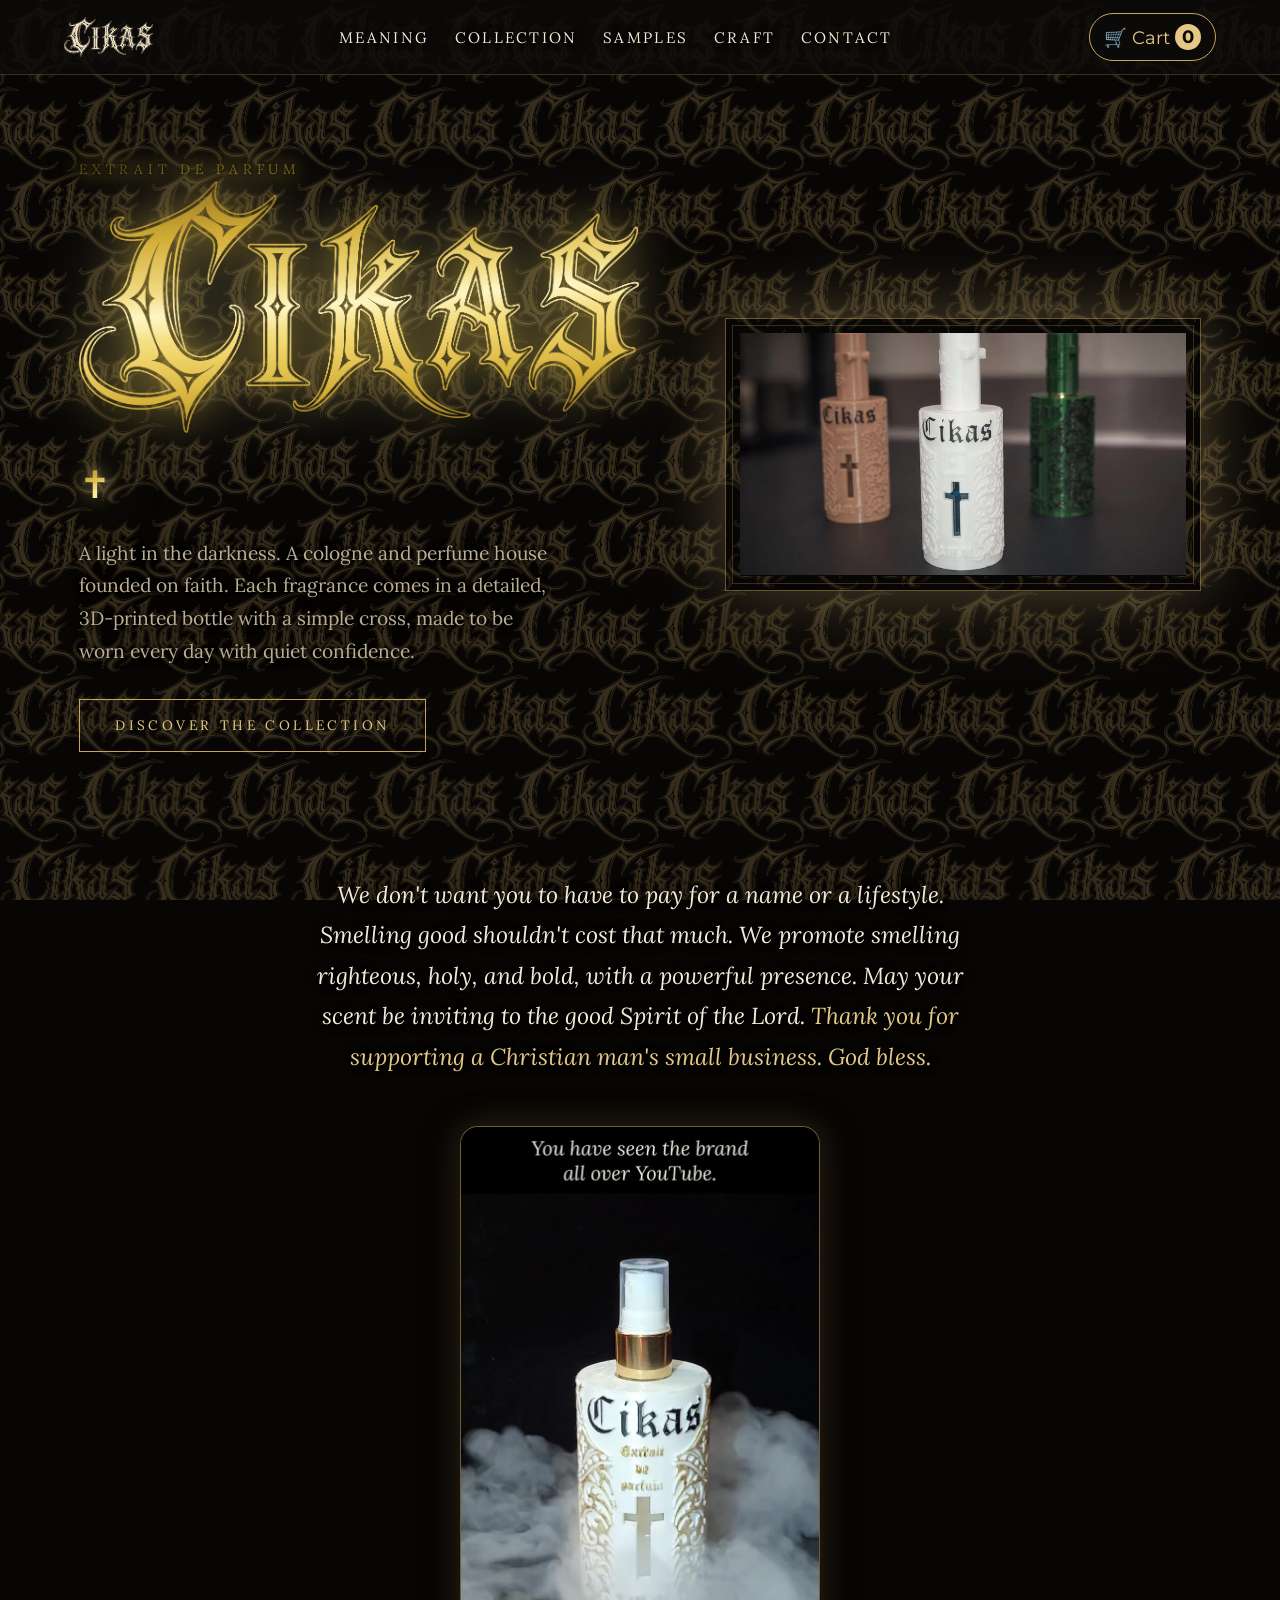
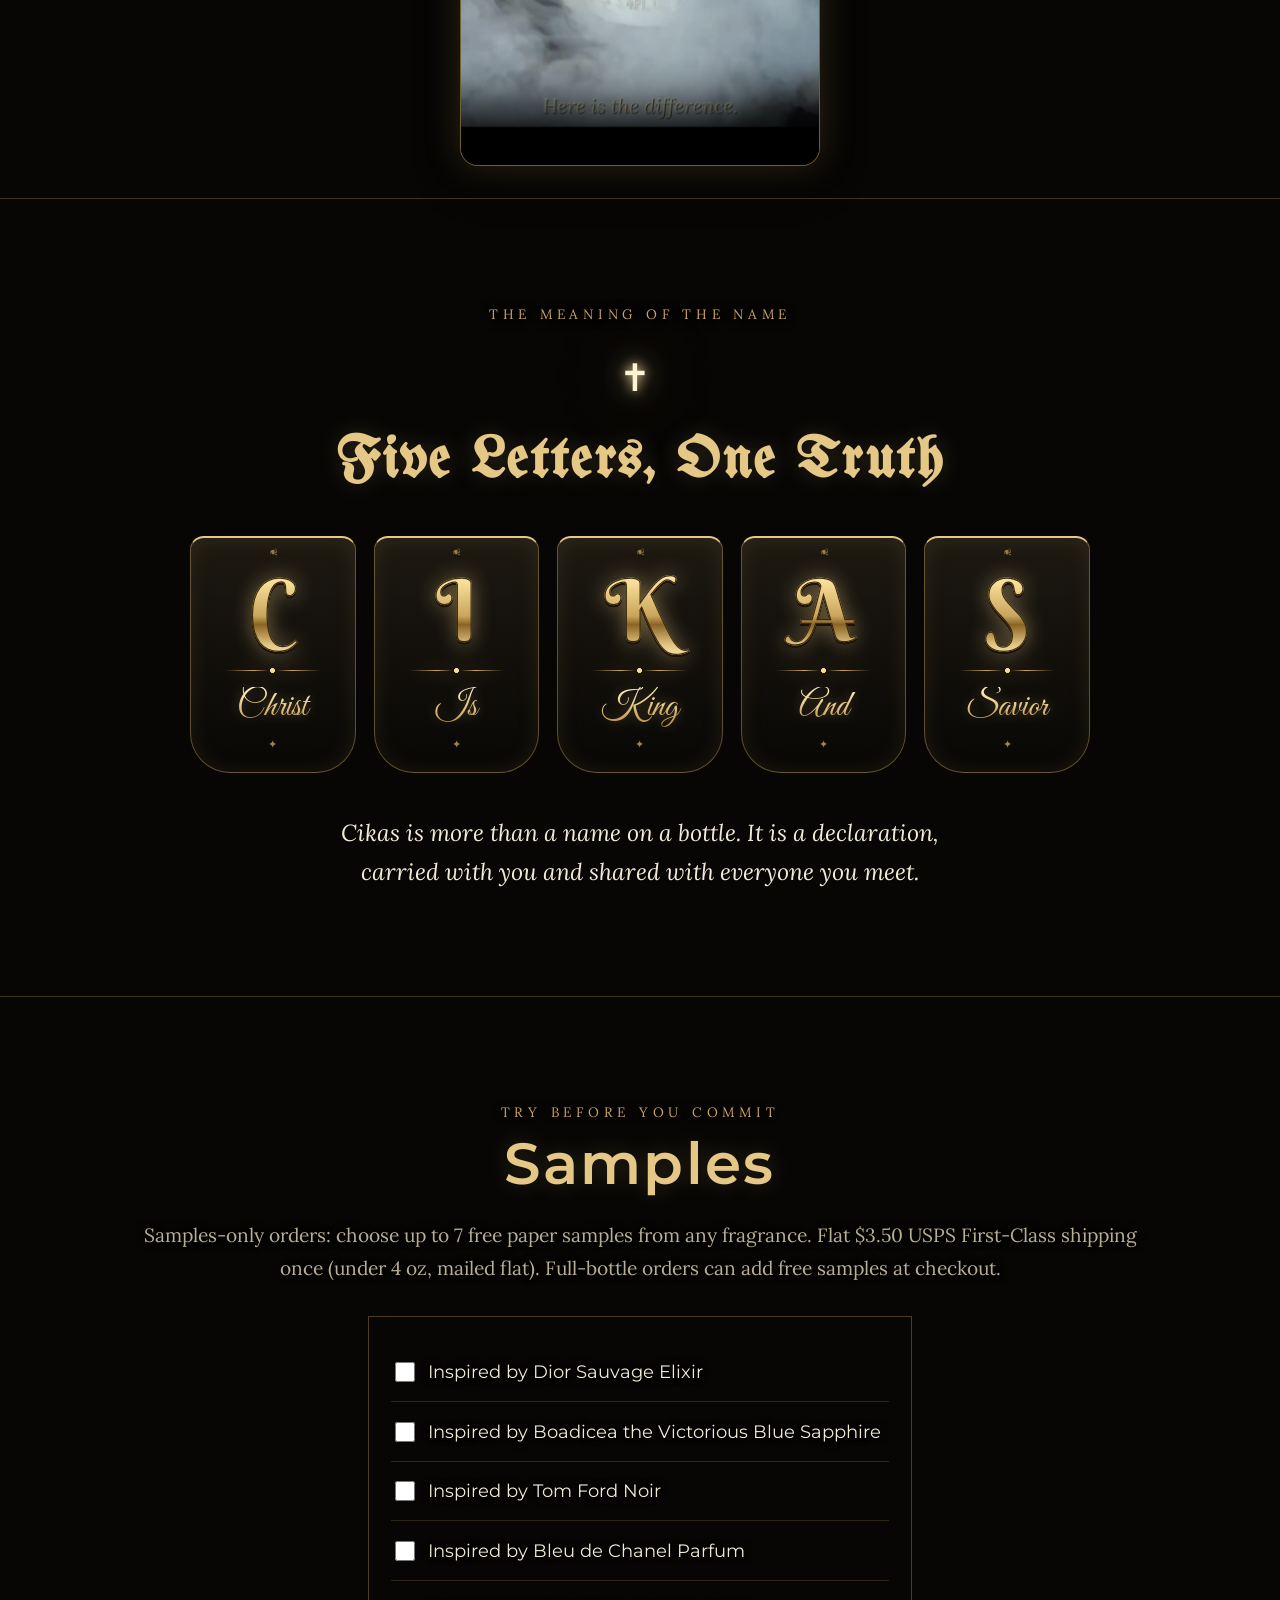
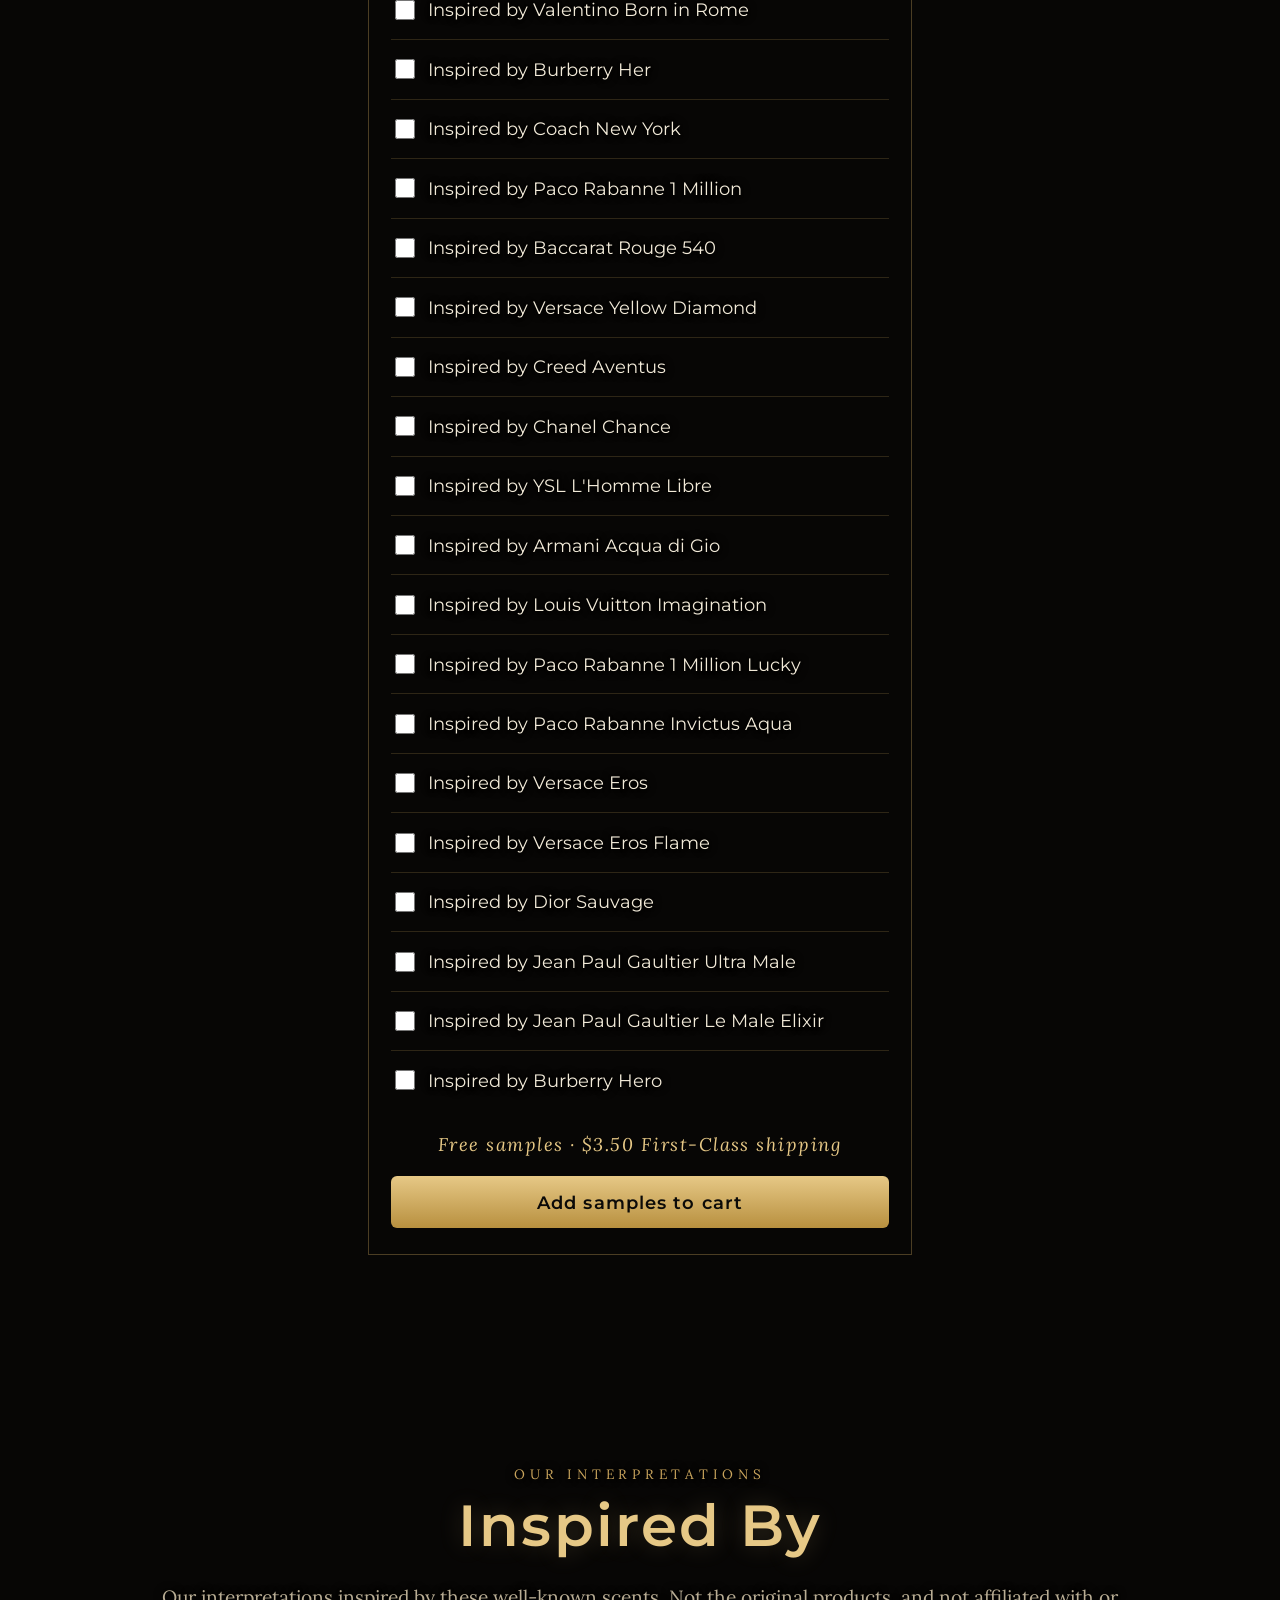
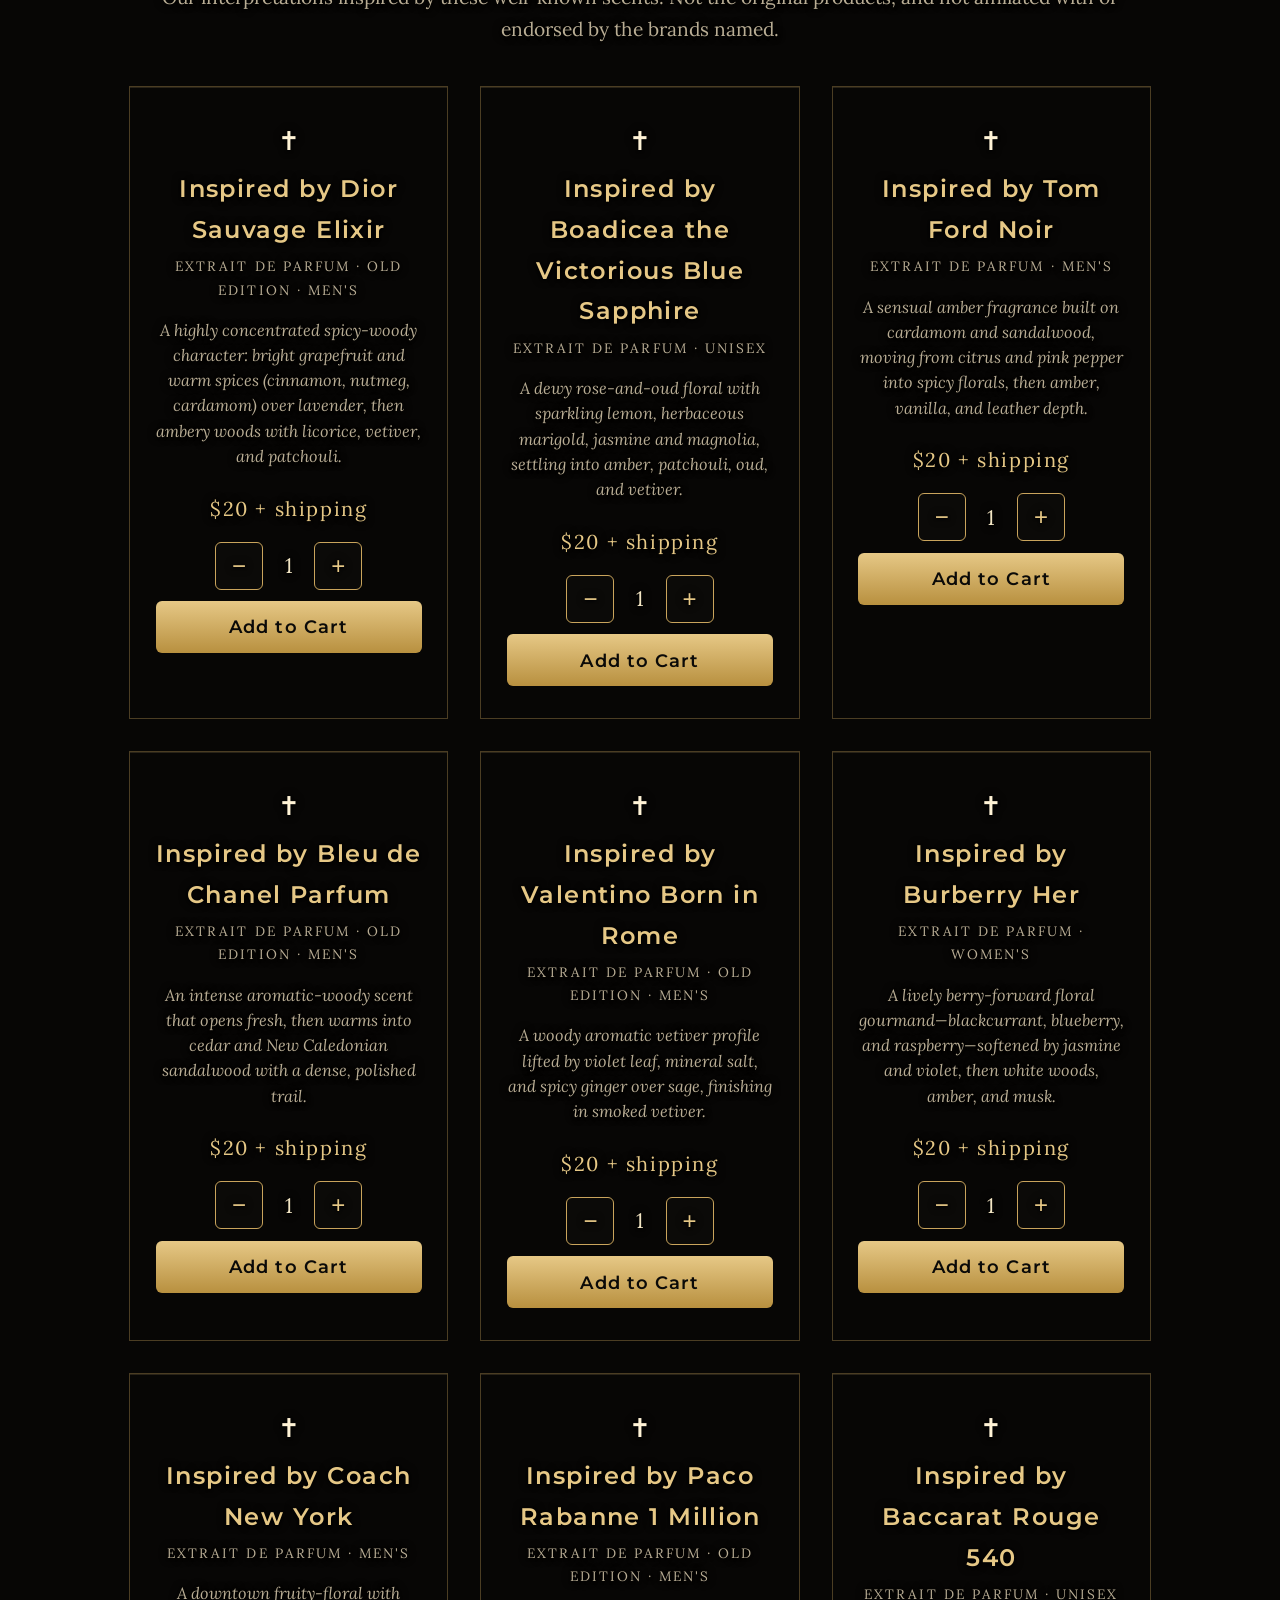
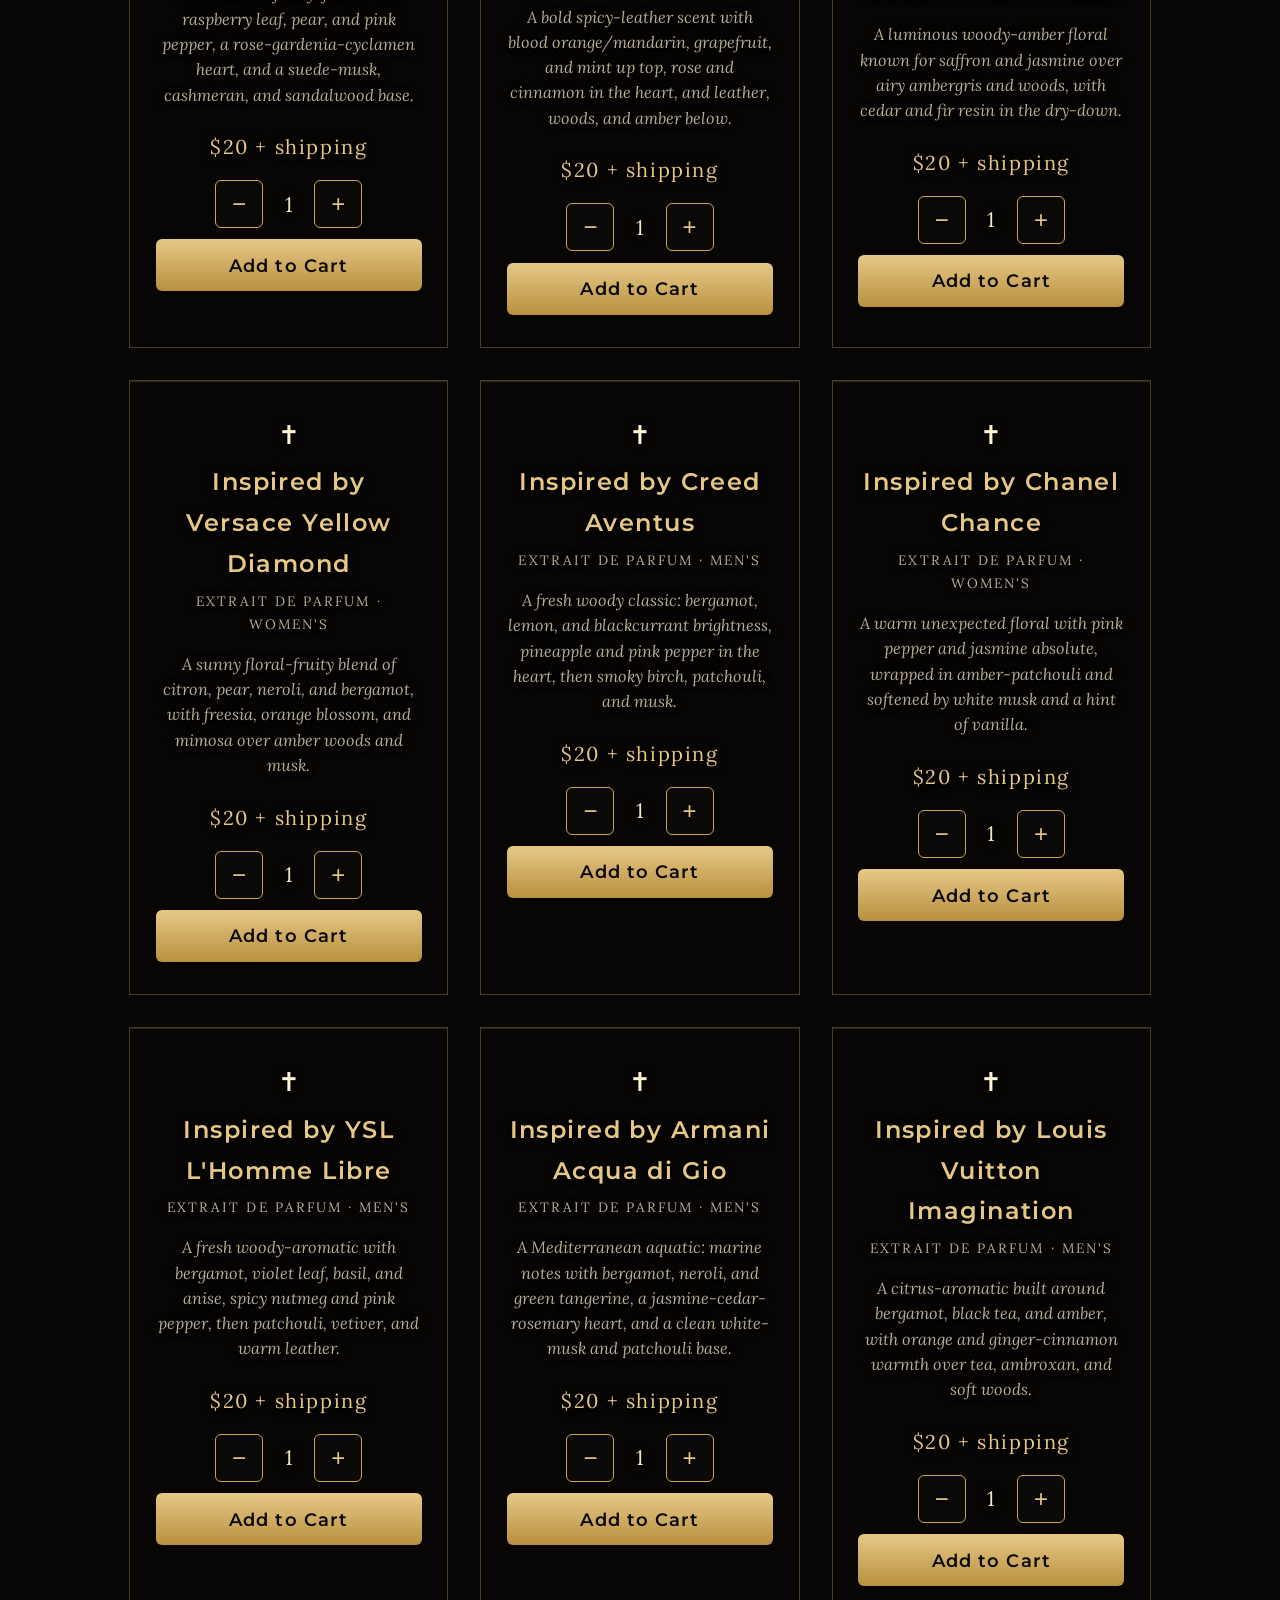
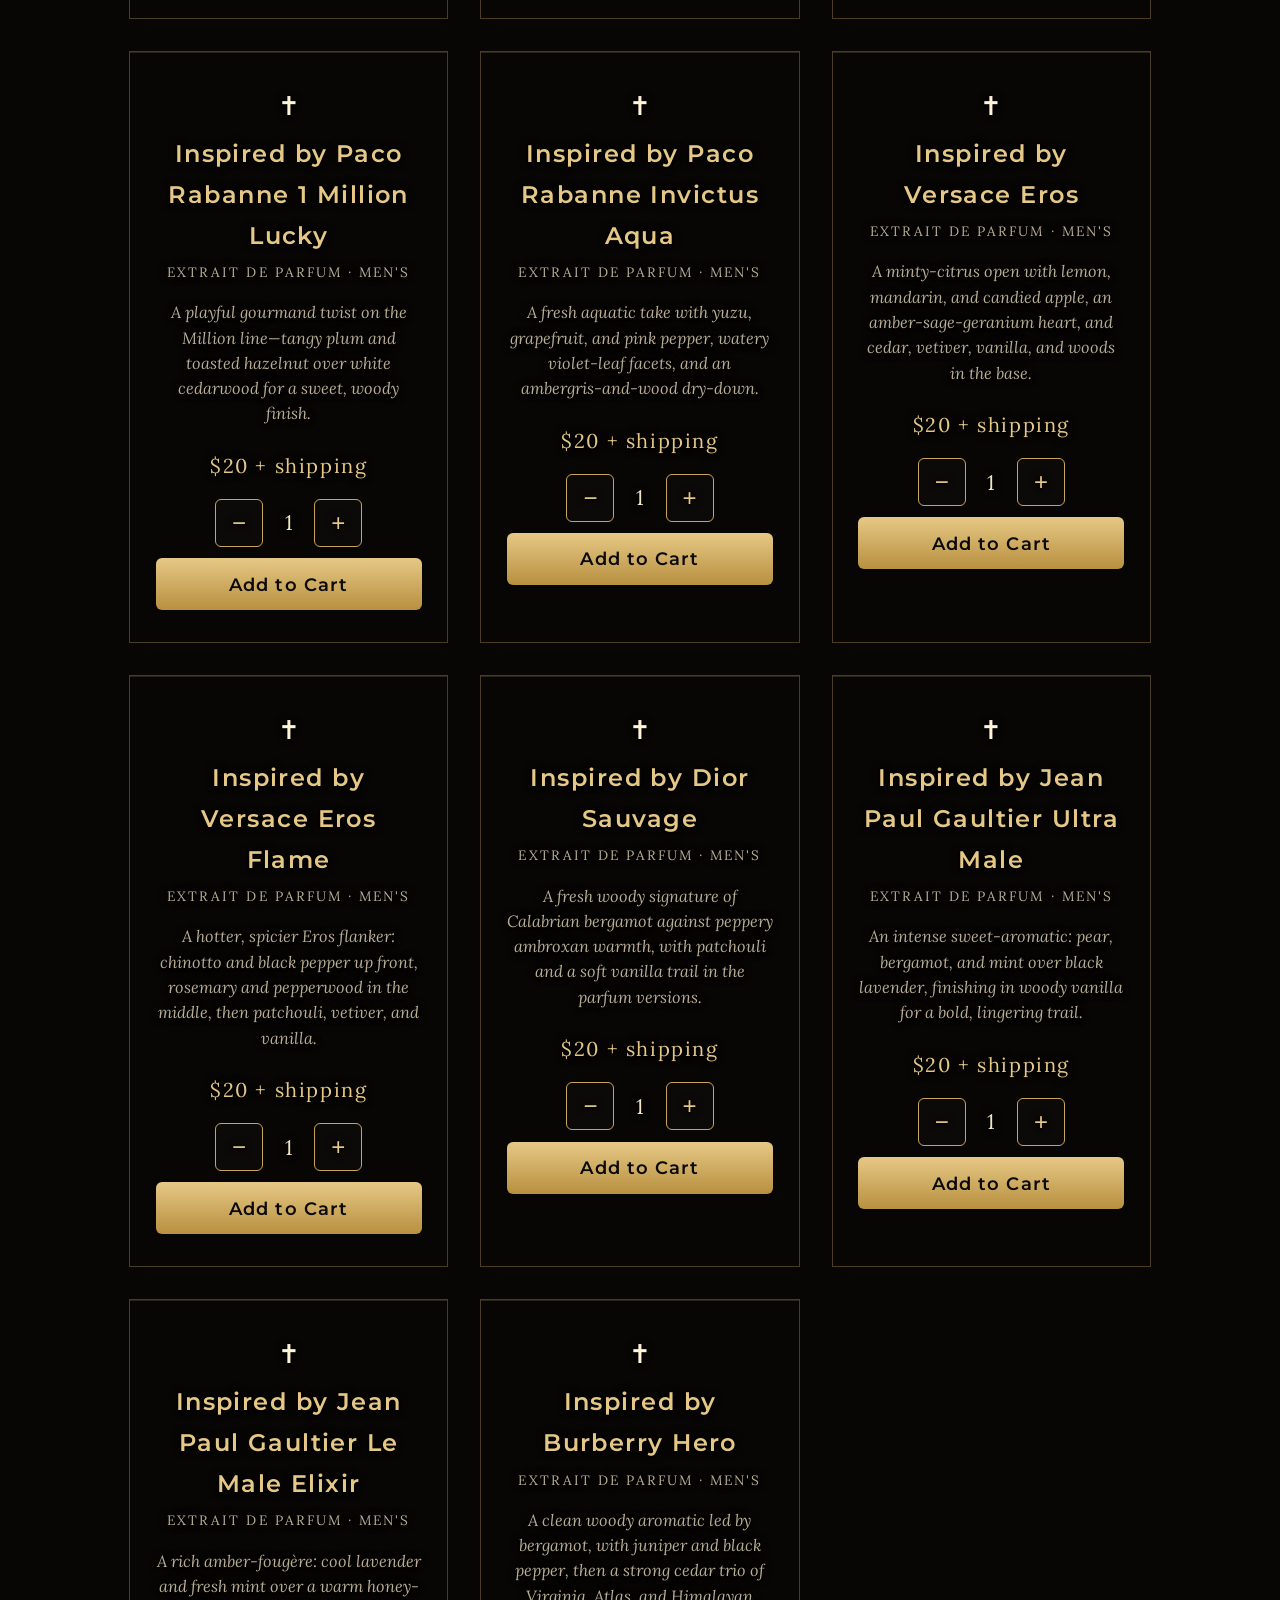
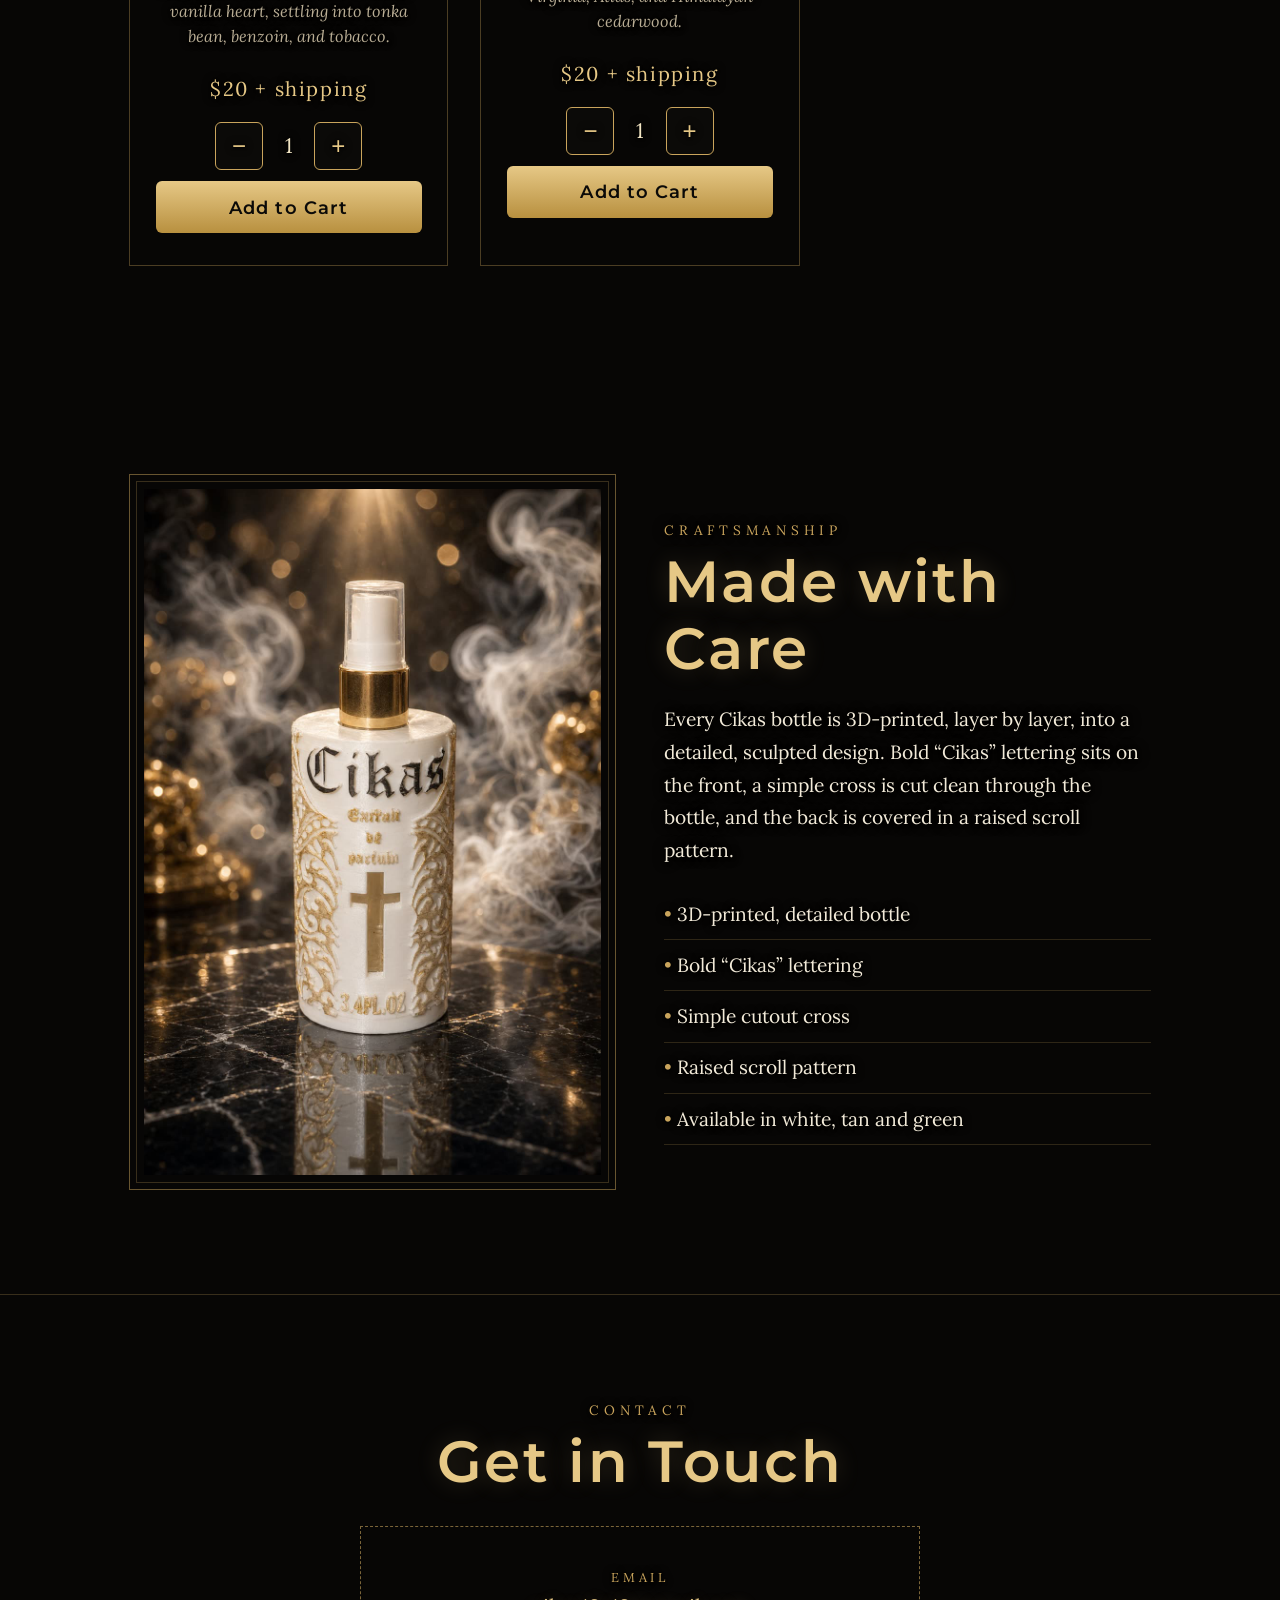
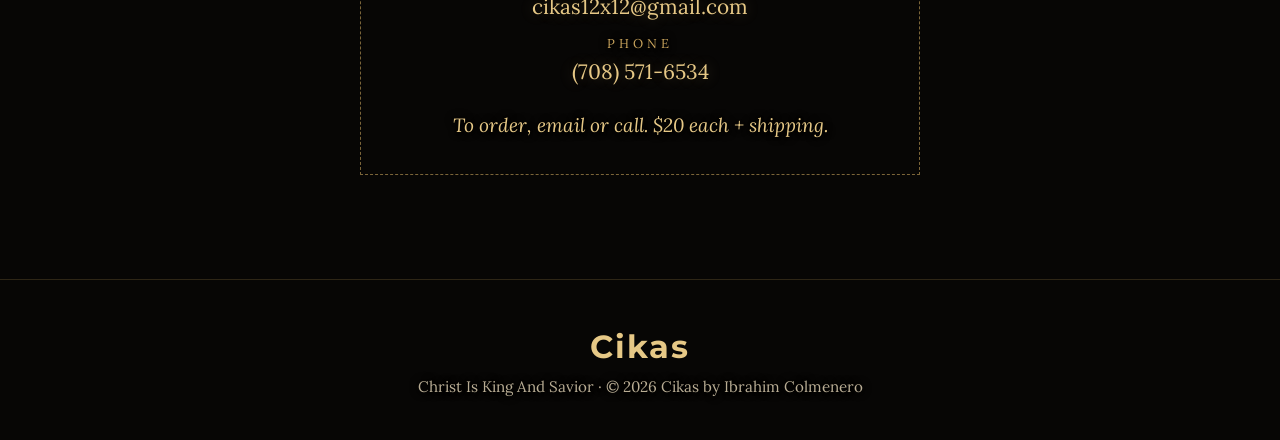
==== commit e0431187: "Hide six house fragrances from view (kept in code)" ====
--- a/index.html
+++ b/index.html
@@ -188,7 +188,7 @@
 <p class="eyebrow">The Meaning of the Name</p><div class="orn"><span class="cross" aria-hidden="true">✝</span></div><h2 style="font-family:'UnifrakturMaguntia',serif">Five Letters, One Truth</h2>
 <div class="letters"><div><span class="bl">C</span><span class="w">Christ</span></div><div><span class="bl">I</span><span class="w">Is</span></div><div><span class="bl">K</span><span class="w">King</span></div><div><span class="bl">A</span><span class="w">And</span></div><div><span class="bl">S</span><span class="w">Savior</span></div></div>
 <blockquote>Cikas is more than a name on a bottle. It is a declaration, carried with you and shared with everyone you meet.</blockquote></div></section>
-<section id="collection"><div class="wrap" style="text-align:center">
+<section id="collection" hidden style="display:none"><div class="wrap" style="text-align:center">
 <p class="eyebrow">The Collection</p><h2>Six Fragrances</h2><p style="color:var(--muted)">Extrait de parfum · 3.4 FL OZ · Bottles come in white, tan and green</p>
 <div class="grid3">
 <div class="card"><div class="cardcross" aria-hidden="true">✝</div><h3>#7</h3><p class="spec">Extrait de Parfum · <span style="white-space:nowrap">3.4 FL OZ</span></p><span class="ph">Scent notes coming soon</span><br><span class="price">$20 each + shipping</span></div>
@@ -203,12 +203,12 @@
 <p style="color:var(--muted)">Samples-only orders: choose up to 7 free paper samples from any fragrance. Flat $3.50 USPS First-Class shipping once (under 4 oz, mailed flat). Full-bottle orders can add free samples at checkout.</p>
 <div class="sample-box">
 <ul class="sample-list">
-<li><label><input type="checkbox" name="sample" value="#7">#7</label></li>
-<li><label><input type="checkbox" name="sample" value="#1">#1</label></li>
-<li><label><input type="checkbox" name="sample" value="Holy 3">Holy 3</label></li>
-<li><label><input type="checkbox" name="sample" value="Tres En Uno">Tres En Uno</label></li>
-<li><label><input type="checkbox" name="sample" value="Cieloazul">Cieloazul</label></li>
-<li><label><input type="checkbox" name="sample" value="“Terra di El” (TdE)">“Terra di El” (TdE)</label></li>
+<li hidden style="display:none"><label><input type="checkbox" name="sample" value="#7">#7</label></li>
+<li hidden style="display:none"><label><input type="checkbox" name="sample" value="#1">#1</label></li>
+<li hidden style="display:none"><label><input type="checkbox" name="sample" value="Holy 3">Holy 3</label></li>
+<li hidden style="display:none"><label><input type="checkbox" name="sample" value="Tres En Uno">Tres En Uno</label></li>
+<li hidden style="display:none"><label><input type="checkbox" name="sample" value="Cieloazul">Cieloazul</label></li>
+<li hidden style="display:none"><label><input type="checkbox" name="sample" value="“Terra di El” (TdE)">“Terra di El” (TdE)</label></li>
 <li><label><input type="checkbox" name="sample" value="Inspired by Dior Sauvage Elixir">Inspired by Dior Sauvage Elixir</label></li>
 <li><label><input type="checkbox" name="sample" value="Inspired by Boadicea the Victorious Blue Sapphire">Inspired by Boadicea the Victorious Blue Sapphire</label></li>
 <li><label><input type="checkbox" name="sample" value="Inspired by Tom Ford Noir">Inspired by Tom Ford Noir</label></li>
@@ -275,6 +275,6 @@
 <div class="box"><p class="cl"><span class="lab">Email</span><a href="mailto:cikas12x12@gmail.com">cikas12x12@gmail.com</a></p><p class="cl"><span class="lab">Phone</span><a href="tel:+17085716534">(708) 571-6534</a></p><p class="order">To order, email or call. $20 each + shipping.</p></div></div></section>
 <footer><div class="bl">Cikas</div><p>Christ Is King And Savior · © 2026 Cikas by Ibrahim Colmenero</p></footer>
 <script data-goatcounter="https://cikas.goatcounter.com/count" async src="//gc.zgo.at/count.js"></script>
-<link rel="stylesheet" href="cart.css?v=3"><script src="cart.js?v=11"></script>
+<link rel="stylesheet" href="cart.css?v=3"><script src="cart.js?v=12"></script>
 <script>document.querySelectorAll(".newbadge[data-until]").forEach(function(b){if(new Date()>new Date(b.dataset.until+"T23:59:59-05:00"))b.remove();});</script>
 </body></html>
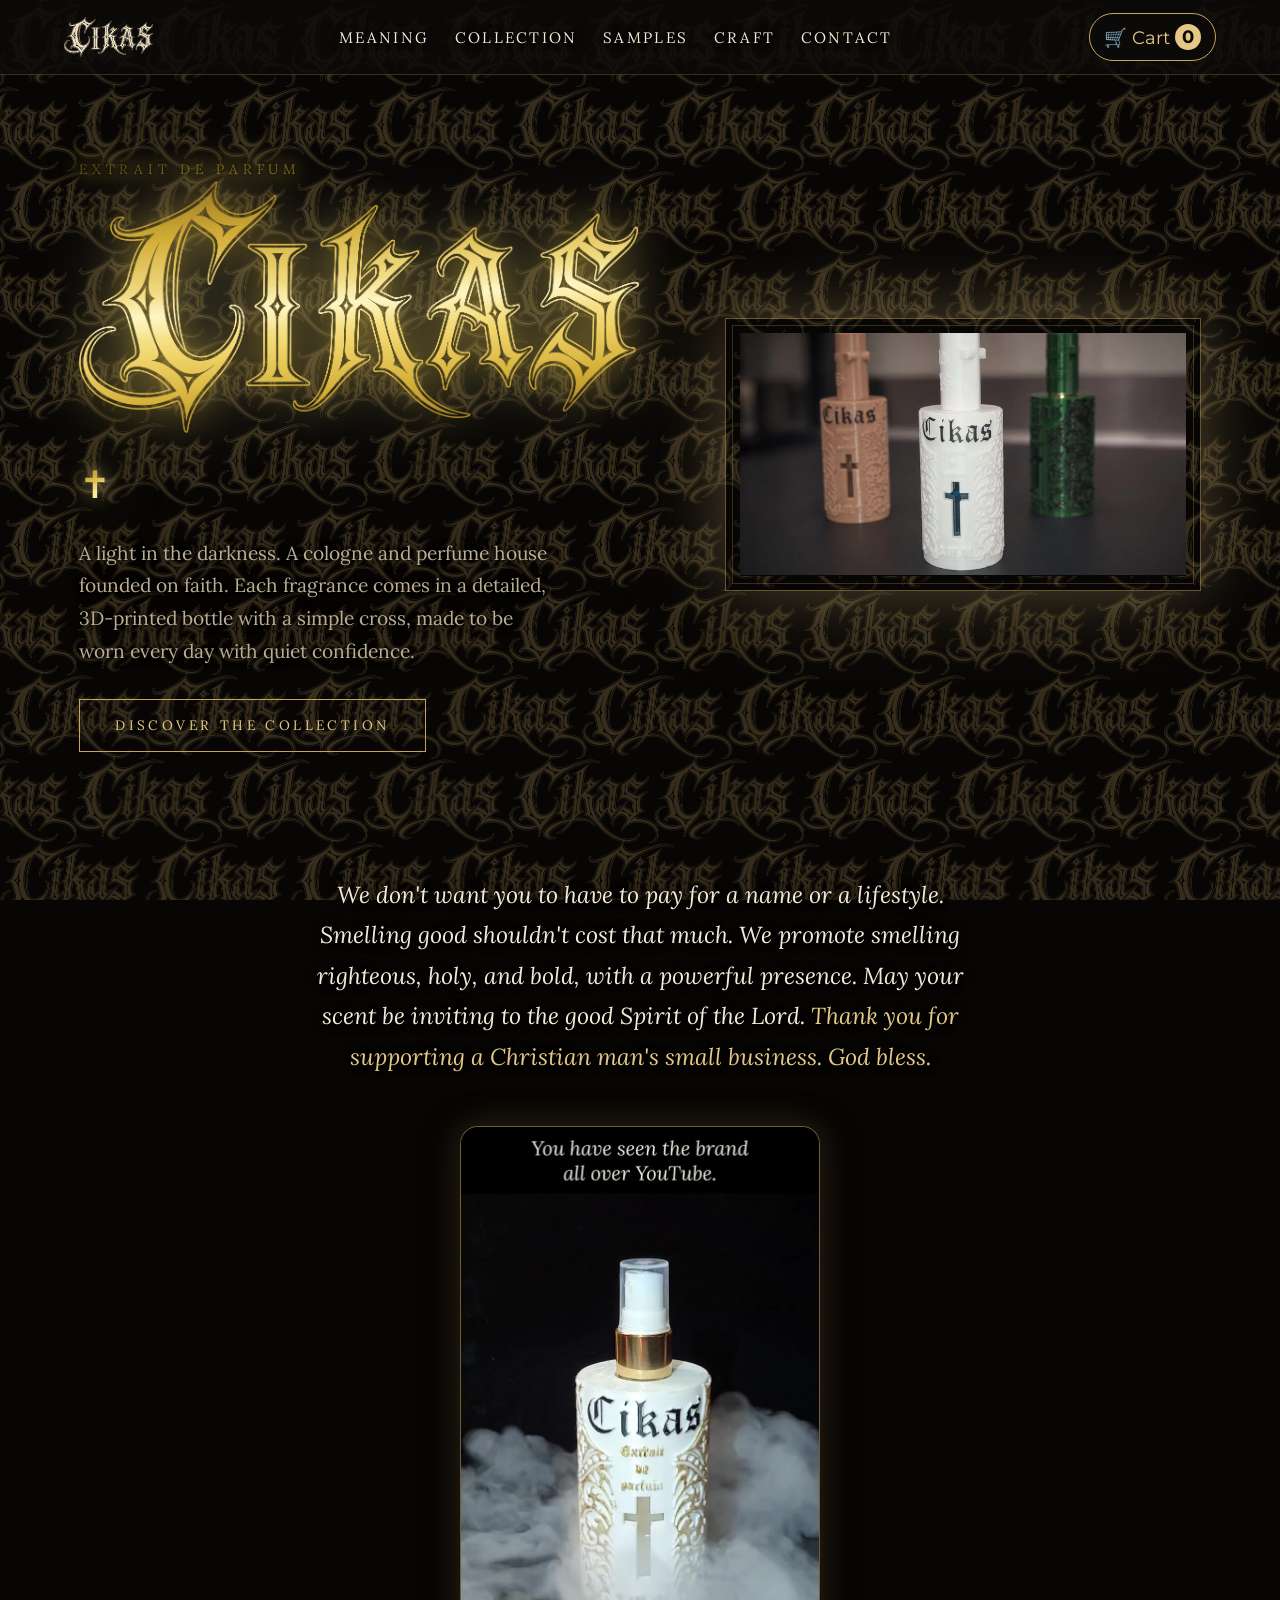
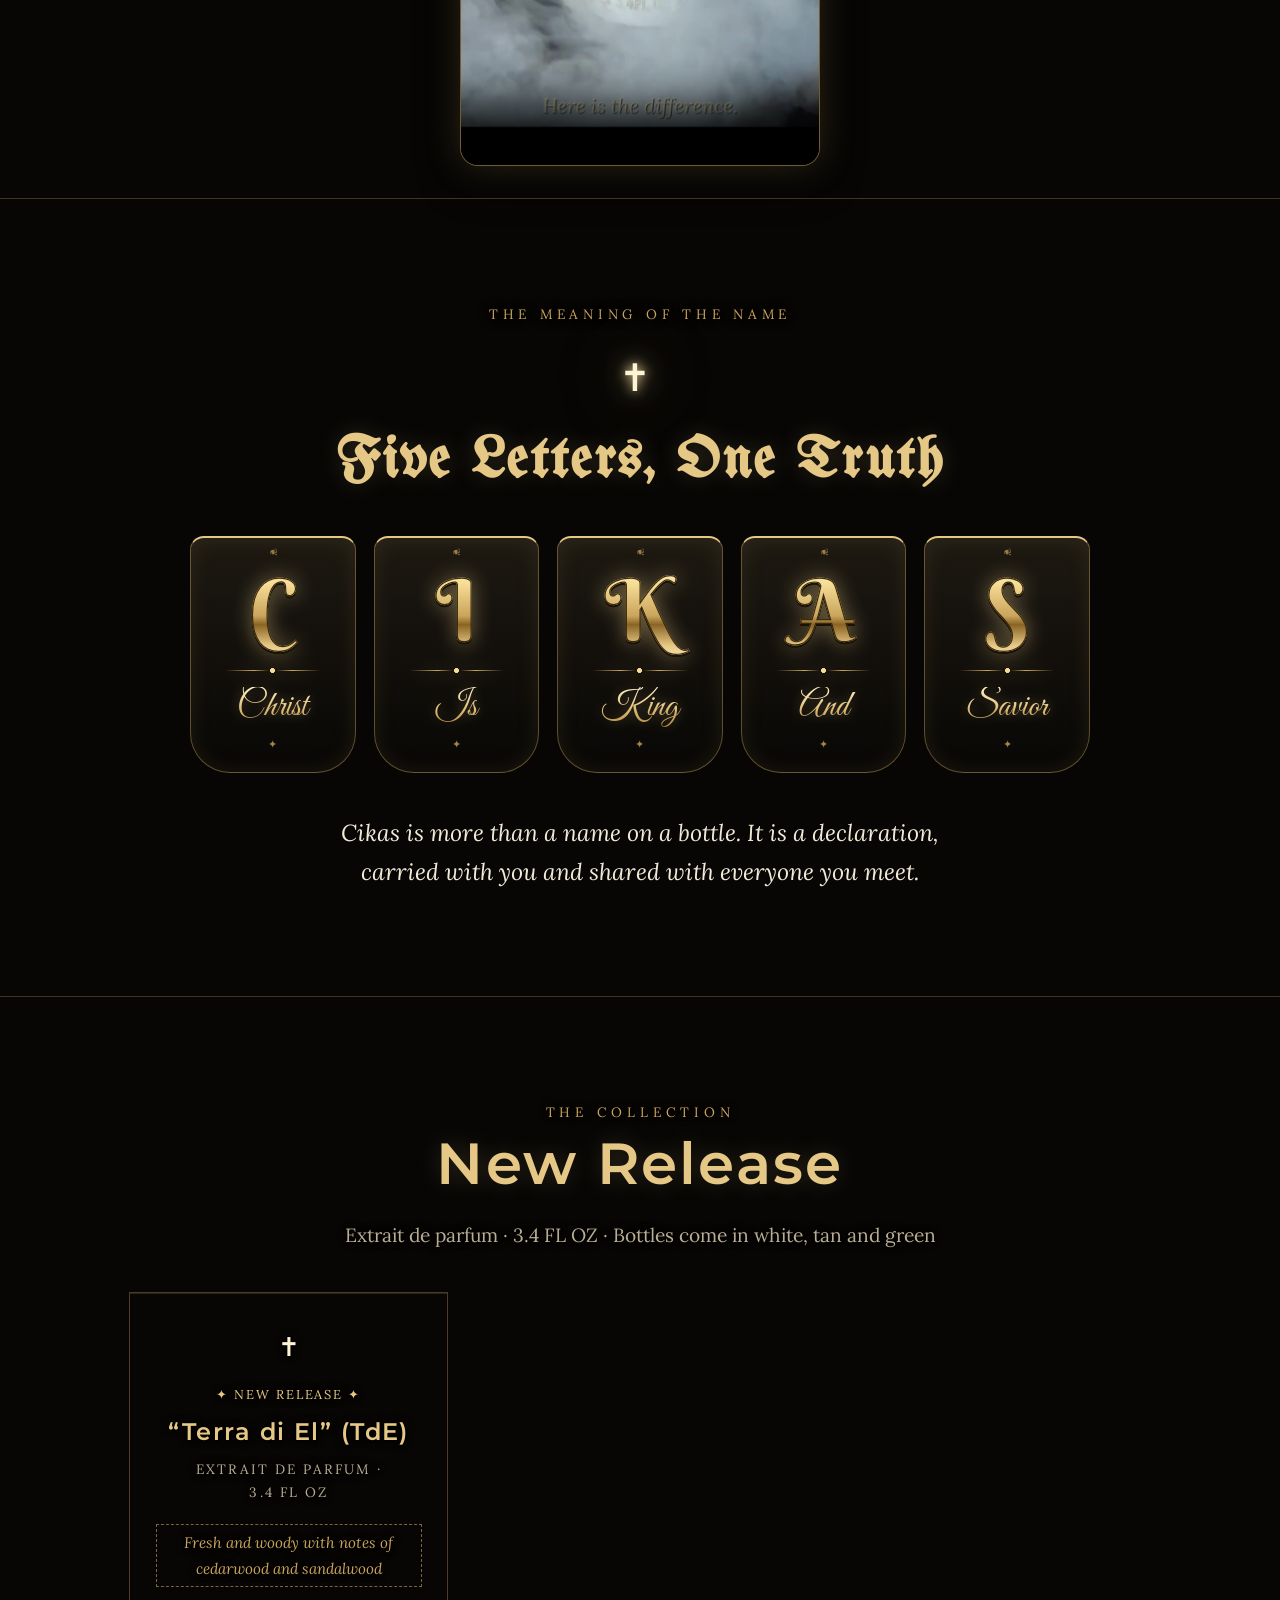
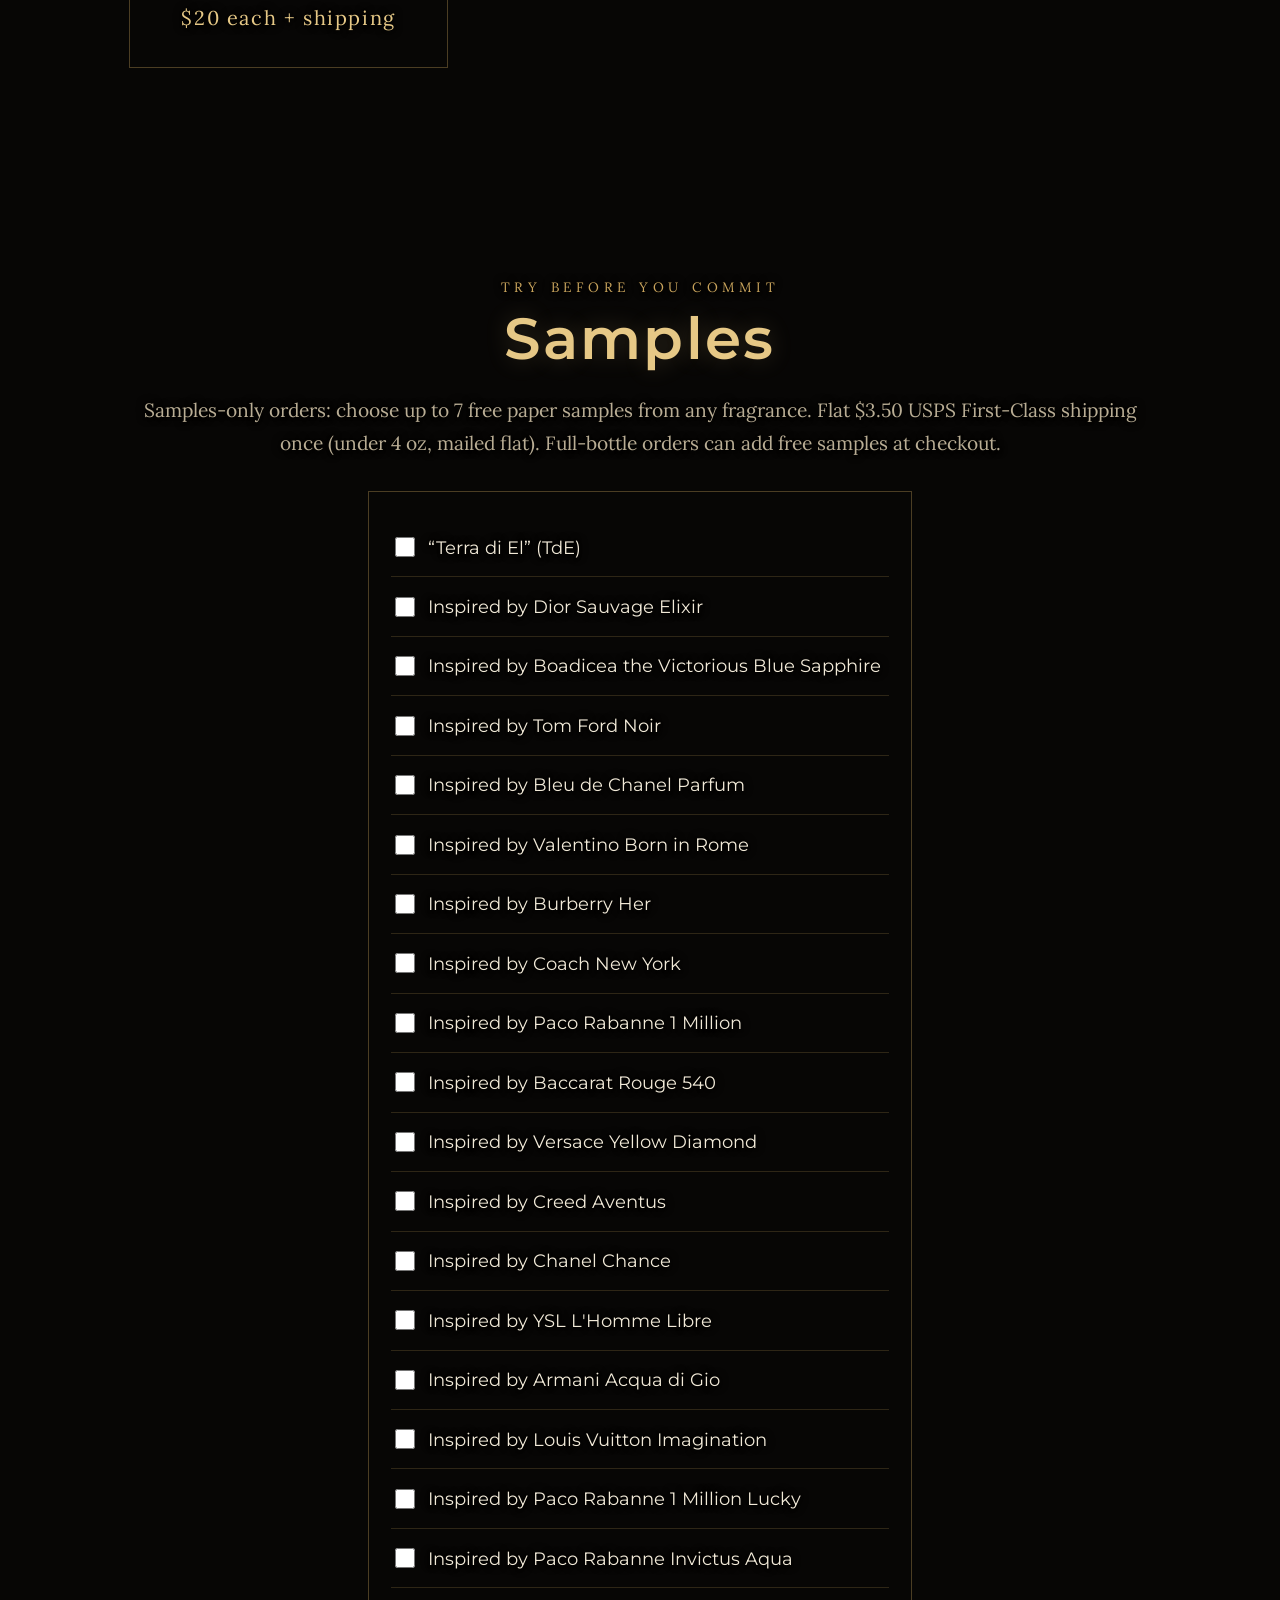
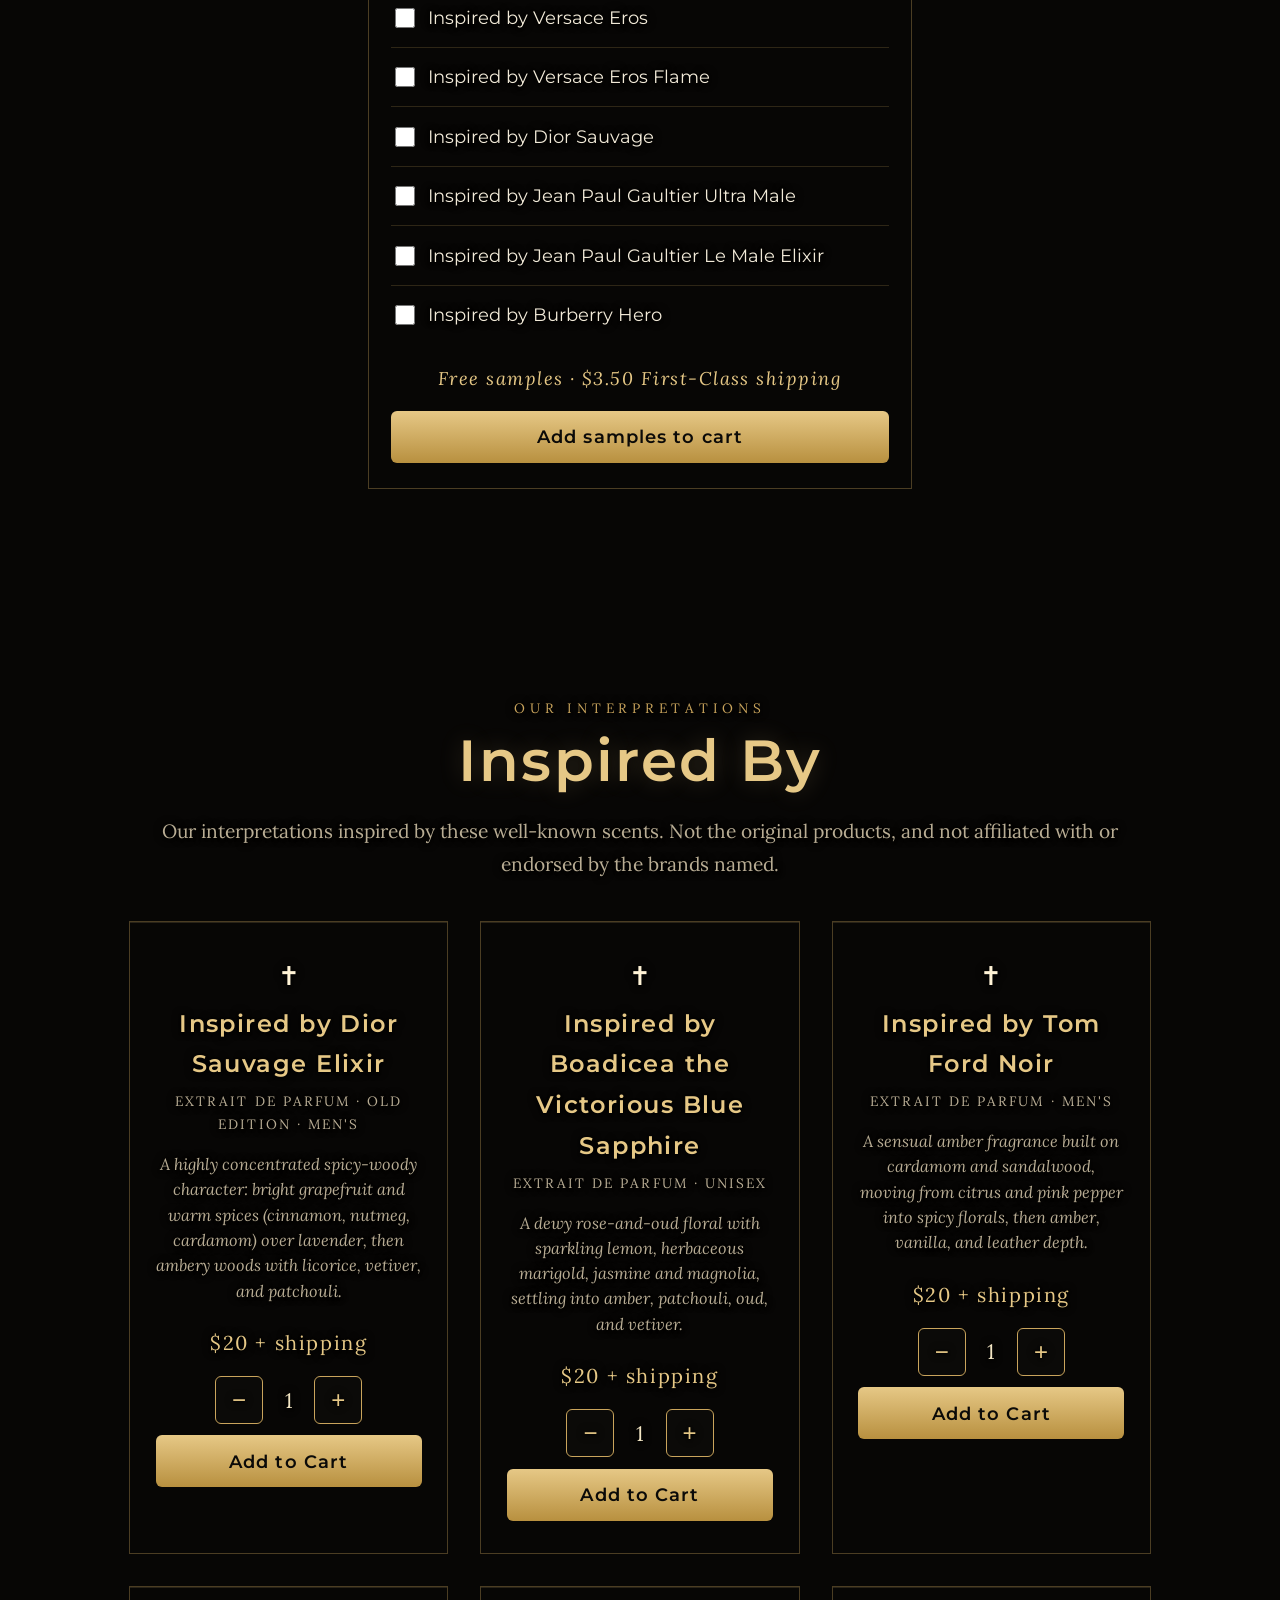
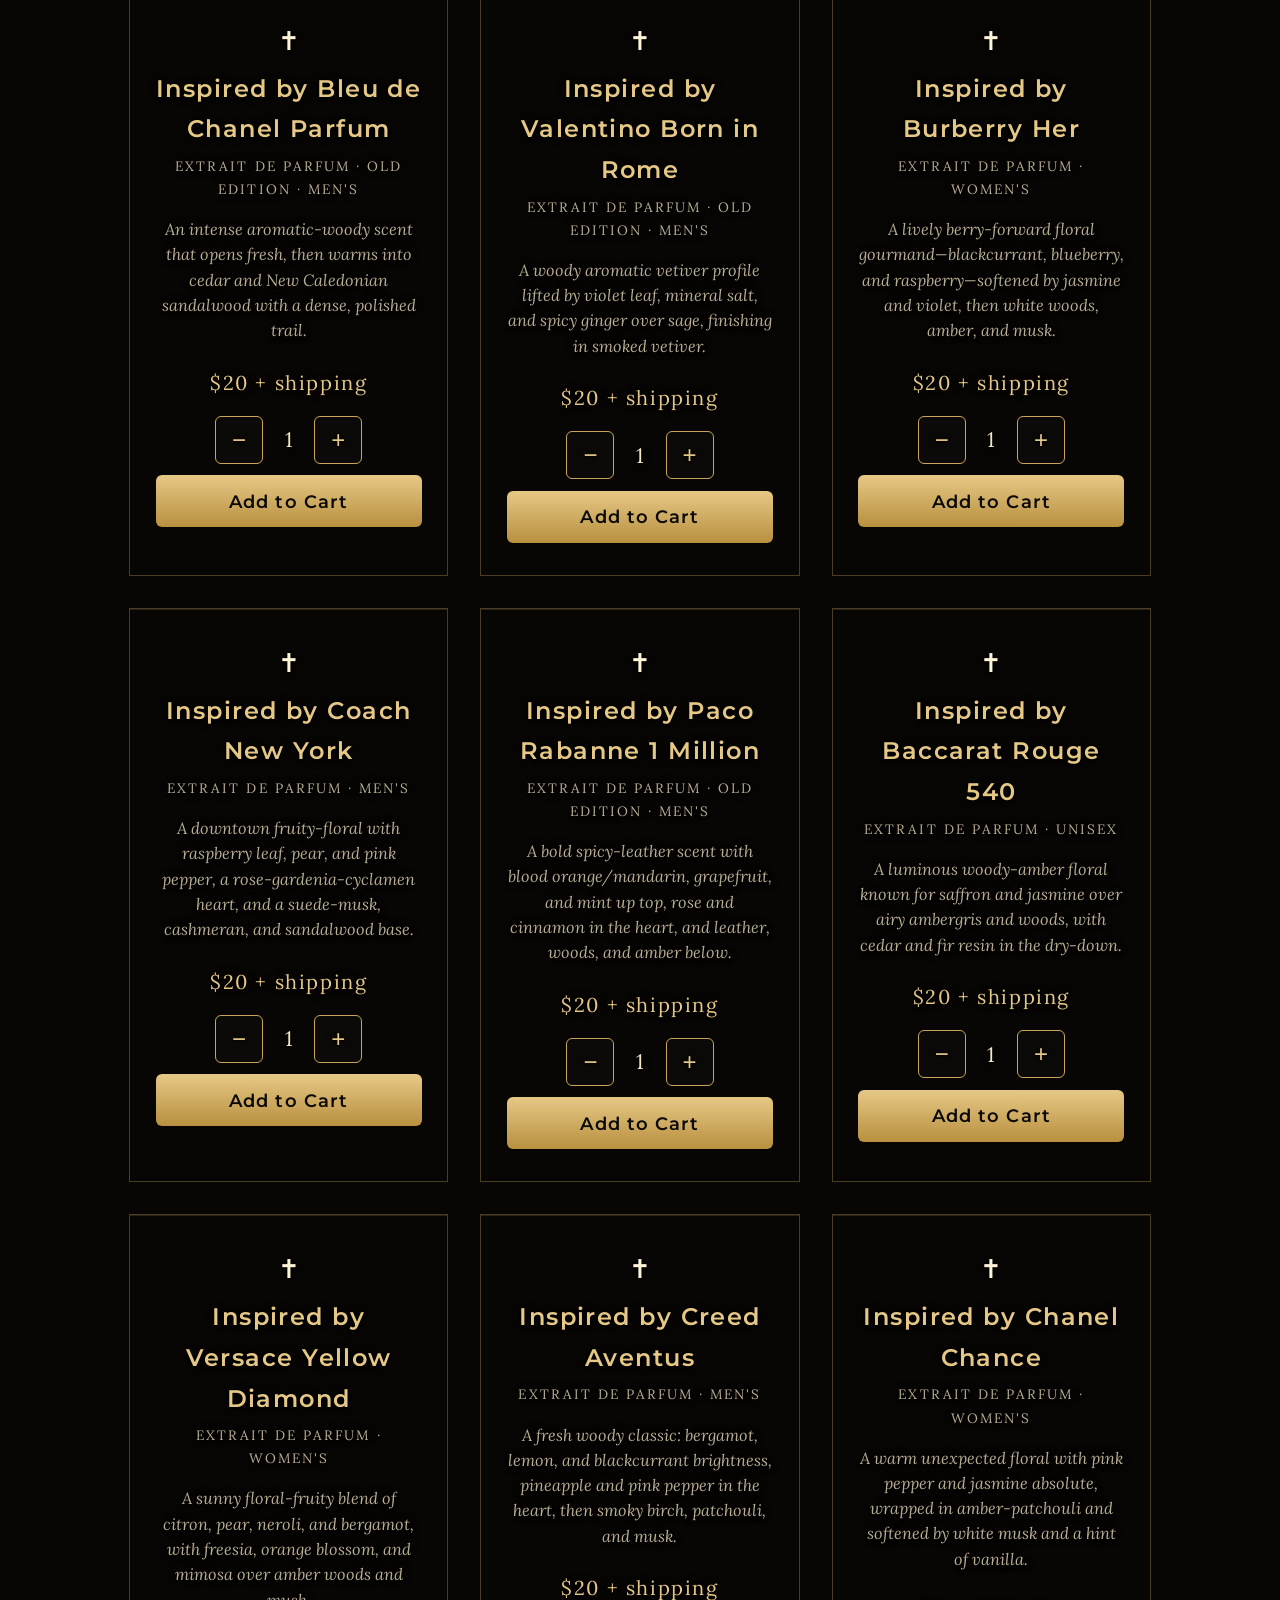
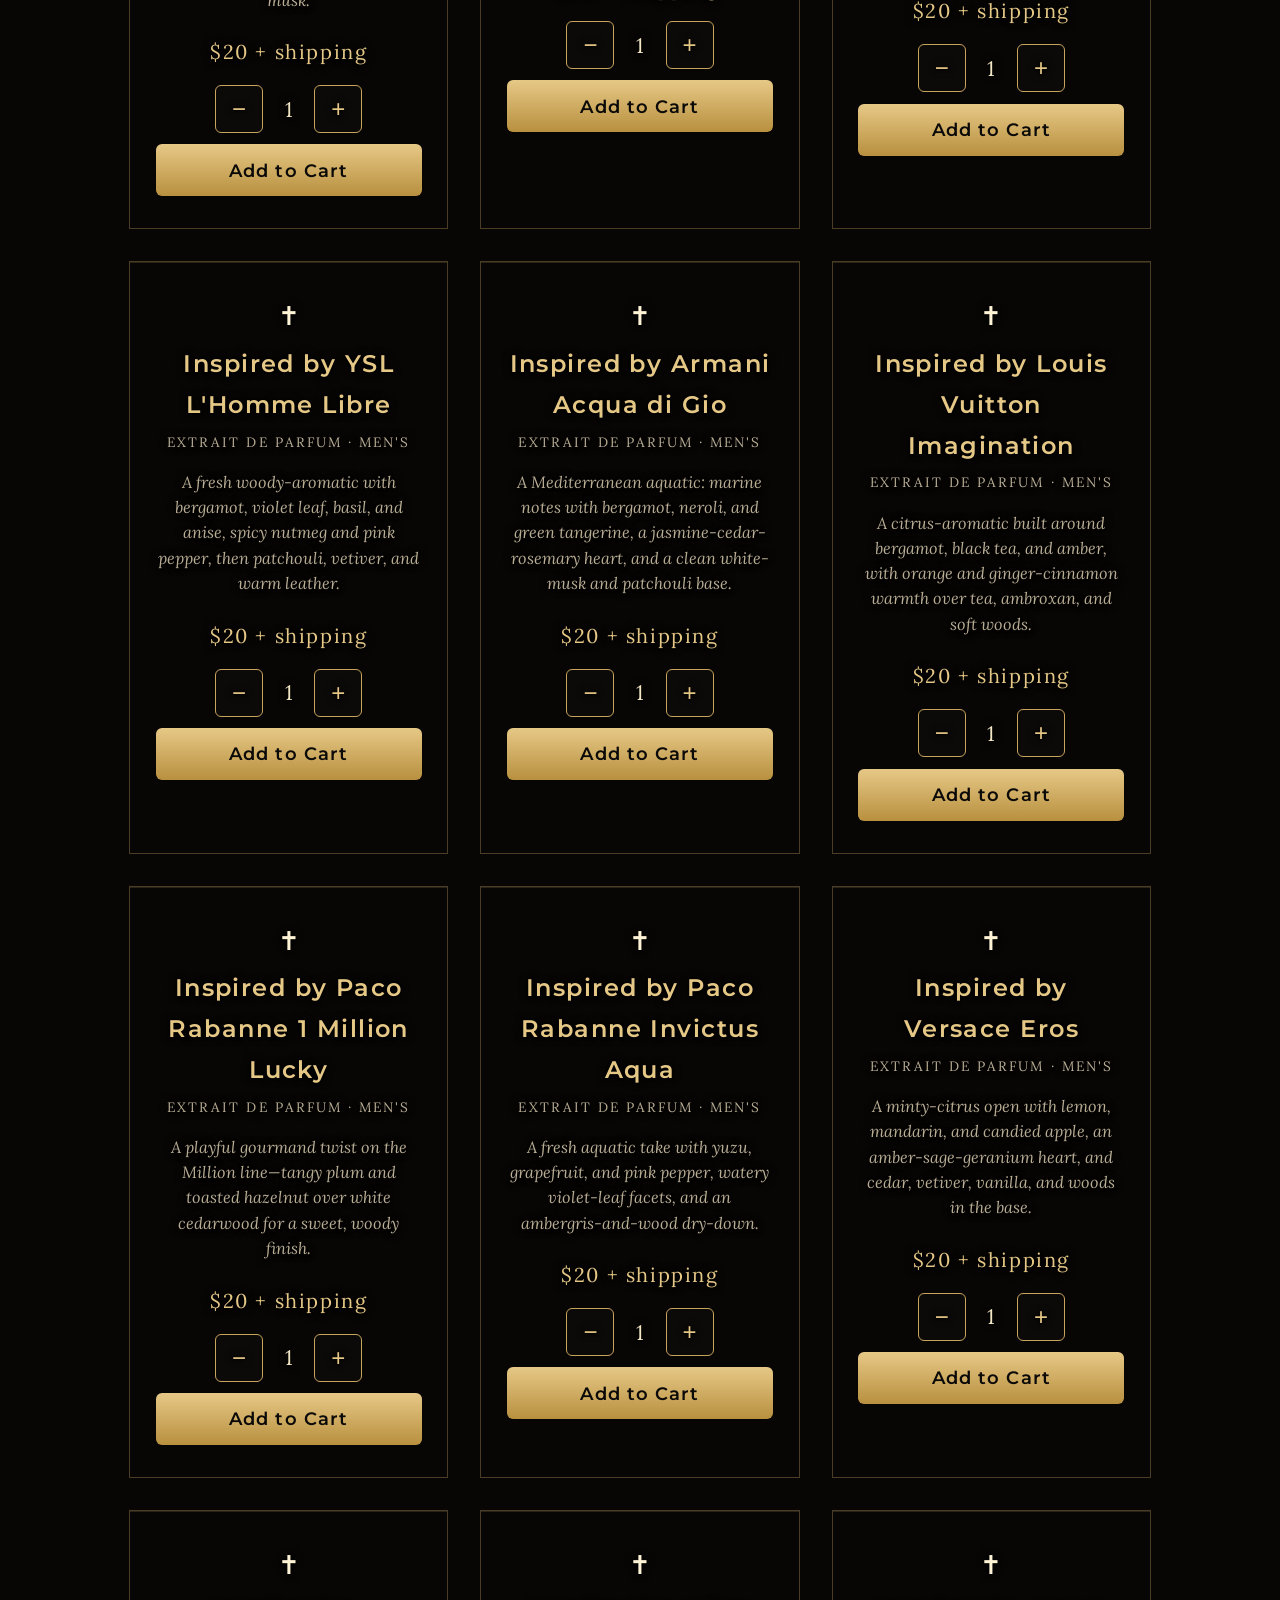
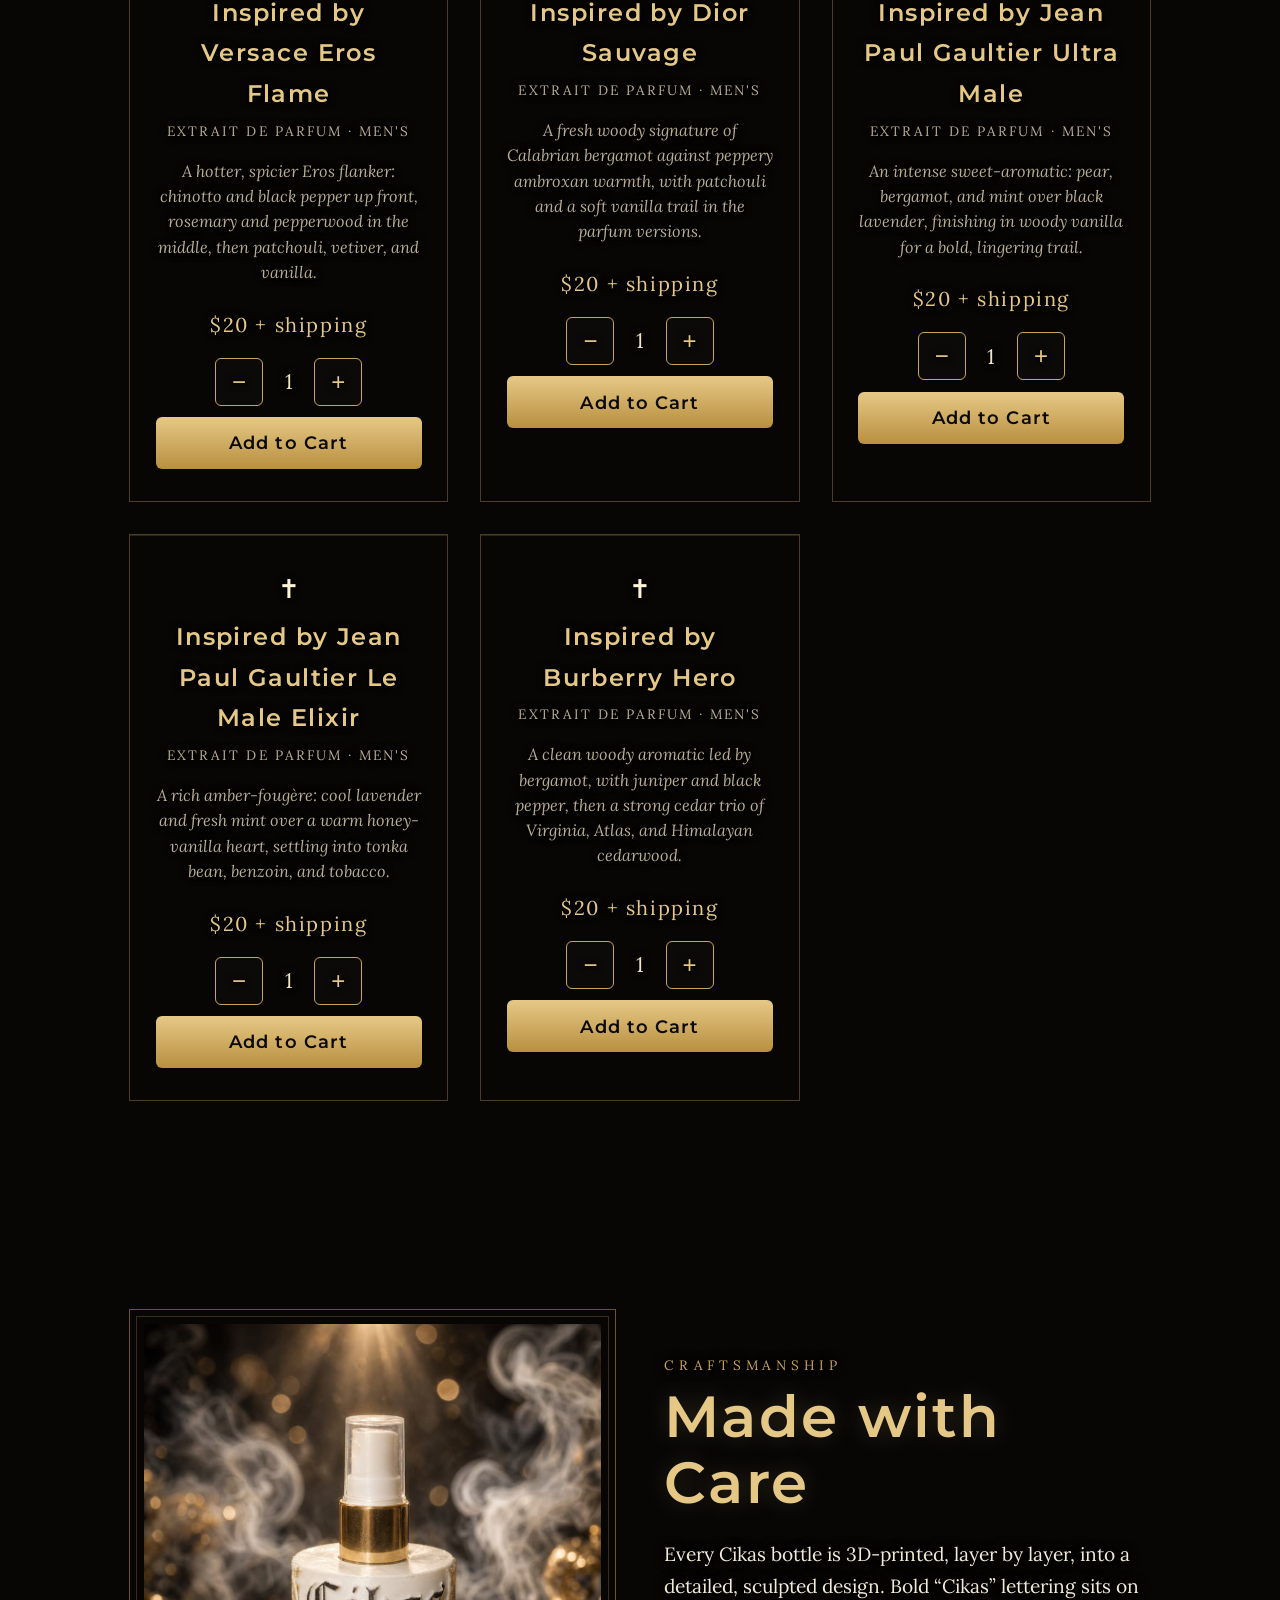
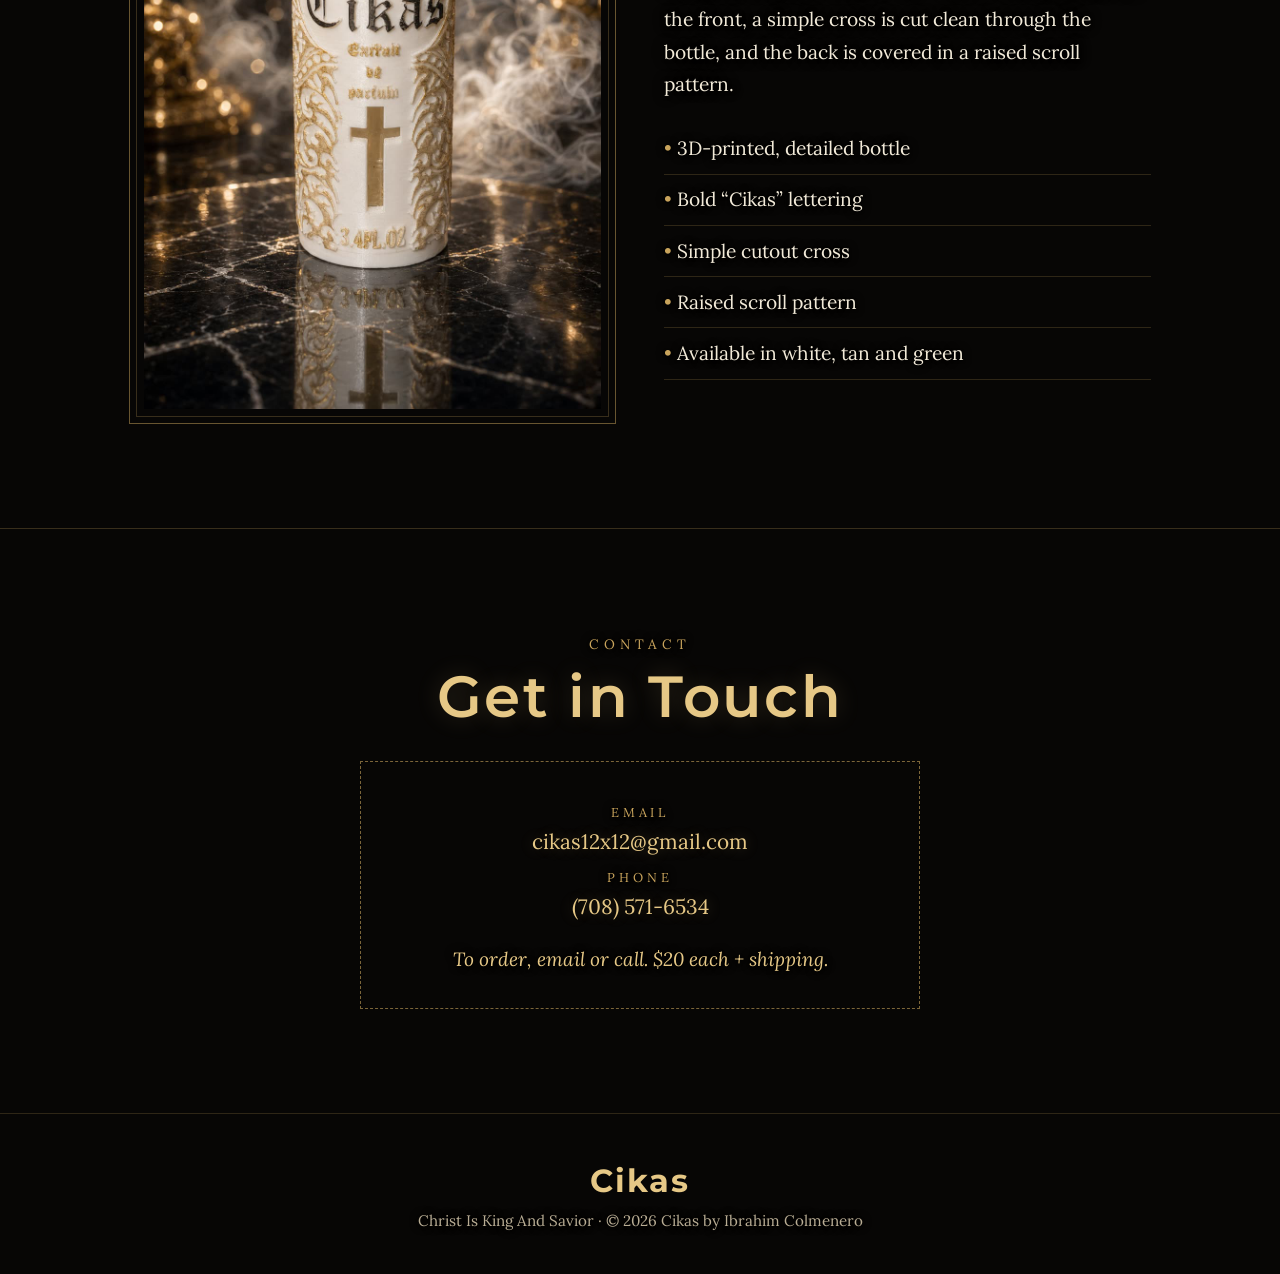
==== commit 5f255ddc: "Show Terra di El as new release (0, cedarwood/sandalwood); hide other five" ====
--- a/index.html
+++ b/index.html
@@ -188,15 +188,15 @@
 <p class="eyebrow">The Meaning of the Name</p><div class="orn"><span class="cross" aria-hidden="true">✝</span></div><h2 style="font-family:'UnifrakturMaguntia',serif">Five Letters, One Truth</h2>
 <div class="letters"><div><span class="bl">C</span><span class="w">Christ</span></div><div><span class="bl">I</span><span class="w">Is</span></div><div><span class="bl">K</span><span class="w">King</span></div><div><span class="bl">A</span><span class="w">And</span></div><div><span class="bl">S</span><span class="w">Savior</span></div></div>
 <blockquote>Cikas is more than a name on a bottle. It is a declaration, carried with you and shared with everyone you meet.</blockquote></div></section>
-<section id="collection" hidden style="display:none"><div class="wrap" style="text-align:center">
-<p class="eyebrow">The Collection</p><h2>Six Fragrances</h2><p style="color:var(--muted)">Extrait de parfum · 3.4 FL OZ · Bottles come in white, tan and green</p>
+<section id="collection"><div class="wrap" style="text-align:center">
+<p class="eyebrow">The Collection</p><h2>New Release</h2><p style="color:var(--muted)">Extrait de parfum · 3.4 FL OZ · Bottles come in white, tan and green</p>
 <div class="grid3">
-<div class="card"><div class="cardcross" aria-hidden="true">✝</div><h3>#7</h3><p class="spec">Extrait de Parfum · <span style="white-space:nowrap">3.4 FL OZ</span></p><span class="ph">Scent notes coming soon</span><br><span class="price">$20 each + shipping</span></div>
-<div class="card"><div class="cardcross" aria-hidden="true">✝</div><h3>#1</h3><p class="spec">Extrait de Parfum · <span style="white-space:nowrap">3.4 FL OZ</span></p><span class="ph">Scent notes coming soon</span><br><span class="price">$20 each + shipping</span></div>
-<div class="card"><div class="cardcross" aria-hidden="true">✝</div><h3>Holy 3</h3><p class="spec">Extrait de Parfum · <span style="white-space:nowrap">3.4 FL OZ</span></p><span class="ph">Scent notes coming soon</span><br><span class="price">$20 each + shipping</span></div>
-<div class="card"><div class="cardcross" aria-hidden="true">✝</div><h3>Tres En Uno</h3><p class="spec">Extrait de Parfum · <span style="white-space:nowrap">3.4 FL OZ</span></p><span class="ph">Scent notes coming soon</span><br><span class="price">$20 each + shipping</span></div>
-<div class="card"><div class="cardcross" aria-hidden="true">✝</div><h3>Cieloazul</h3><p class="spec">Extrait de Parfum · <span style="white-space:nowrap">3.4 FL OZ</span></p><span class="ph">Scent notes coming soon</span><br><span class="price">$20 each + shipping</span></div>
-<div class="card"><div class="cardcross" aria-hidden="true">✝</div><h3>“Terra di El” (TdE)</h3><p class="spec">Extrait de Parfum · <span style="white-space:nowrap">3.4 FL OZ</span></p><span class="ph">Scent notes coming soon</span><br><span class="price">$20 each + shipping</span></div>
+<div class="card" hidden style="display:none"><div class="cardcross" aria-hidden="true">✝</div><h3>#7</h3><p class="spec">Extrait de Parfum · <span style="white-space:nowrap">3.4 FL OZ</span></p><span class="ph">Scent notes coming soon</span><br><span class="price">$20 each + shipping</span></div>
+<div class="card" hidden style="display:none"><div class="cardcross" aria-hidden="true">✝</div><h3>#1</h3><p class="spec">Extrait de Parfum · <span style="white-space:nowrap">3.4 FL OZ</span></p><span class="ph">Scent notes coming soon</span><br><span class="price">$20 each + shipping</span></div>
+<div class="card" hidden style="display:none"><div class="cardcross" aria-hidden="true">✝</div><h3>Holy 3</h3><p class="spec">Extrait de Parfum · <span style="white-space:nowrap">3.4 FL OZ</span></p><span class="ph">Scent notes coming soon</span><br><span class="price">$20 each + shipping</span></div>
+<div class="card" hidden style="display:none"><div class="cardcross" aria-hidden="true">✝</div><h3>Tres En Uno</h3><p class="spec">Extrait de Parfum · <span style="white-space:nowrap">3.4 FL OZ</span></p><span class="ph">Scent notes coming soon</span><br><span class="price">$20 each + shipping</span></div>
+<div class="card" hidden style="display:none"><div class="cardcross" aria-hidden="true">✝</div><h3>Cieloazul</h3><p class="spec">Extrait de Parfum · <span style="white-space:nowrap">3.4 FL OZ</span></p><span class="ph">Scent notes coming soon</span><br><span class="price">$20 each + shipping</span></div>
+<div class="card"><div class="cardcross" aria-hidden="true">✝</div><span class="price" style="display:inline-block;margin-bottom:.4rem;letter-spacing:.15em;font-size:.8rem">✦ NEW RELEASE ✦</span><h3>“Terra di El” (TdE)</h3><p class="spec">Extrait de Parfum · <span style="white-space:nowrap">3.4 FL OZ</span></p><span class="ph">Fresh and woody with notes of cedarwood and sandalwood</span><br><span class="price">$20 each + shipping</span></div>
 </div></div></section>
 <section id="samples"><div class="wrap" style="text-align:center">
 <p class="eyebrow">Try Before You Commit</p><h2>Samples</h2>
@@ -208,7 +208,7 @@
 <li hidden style="display:none"><label><input type="checkbox" name="sample" value="Holy 3">Holy 3</label></li>
 <li hidden style="display:none"><label><input type="checkbox" name="sample" value="Tres En Uno">Tres En Uno</label></li>
 <li hidden style="display:none"><label><input type="checkbox" name="sample" value="Cieloazul">Cieloazul</label></li>
-<li hidden style="display:none"><label><input type="checkbox" name="sample" value="“Terra di El” (TdE)">“Terra di El” (TdE)</label></li>
+<li><label><input type="checkbox" name="sample" value="“Terra di El” (TdE)">“Terra di El” (TdE)</label></li>
 <li><label><input type="checkbox" name="sample" value="Inspired by Dior Sauvage Elixir">Inspired by Dior Sauvage Elixir</label></li>
 <li><label><input type="checkbox" name="sample" value="Inspired by Boadicea the Victorious Blue Sapphire">Inspired by Boadicea the Victorious Blue Sapphire</label></li>
 <li><label><input type="checkbox" name="sample" value="Inspired by Tom Ford Noir">Inspired by Tom Ford Noir</label></li>
@@ -275,6 +275,6 @@
 <div class="box"><p class="cl"><span class="lab">Email</span><a href="mailto:cikas12x12@gmail.com">cikas12x12@gmail.com</a></p><p class="cl"><span class="lab">Phone</span><a href="tel:+17085716534">(708) 571-6534</a></p><p class="order">To order, email or call. $20 each + shipping.</p></div></div></section>
 <footer><div class="bl">Cikas</div><p>Christ Is King And Savior · © 2026 Cikas by Ibrahim Colmenero</p></footer>
 <script data-goatcounter="https://cikas.goatcounter.com/count" async src="//gc.zgo.at/count.js"></script>
-<link rel="stylesheet" href="cart.css?v=3"><script src="cart.js?v=12"></script>
+<link rel="stylesheet" href="cart.css?v=3"><script src="cart.js?v=13"></script>
 <script>document.querySelectorAll(".newbadge[data-until]").forEach(function(b){if(new Date()>new Date(b.dataset.until+"T23:59:59-05:00"))b.remove();});</script>
 </body></html>
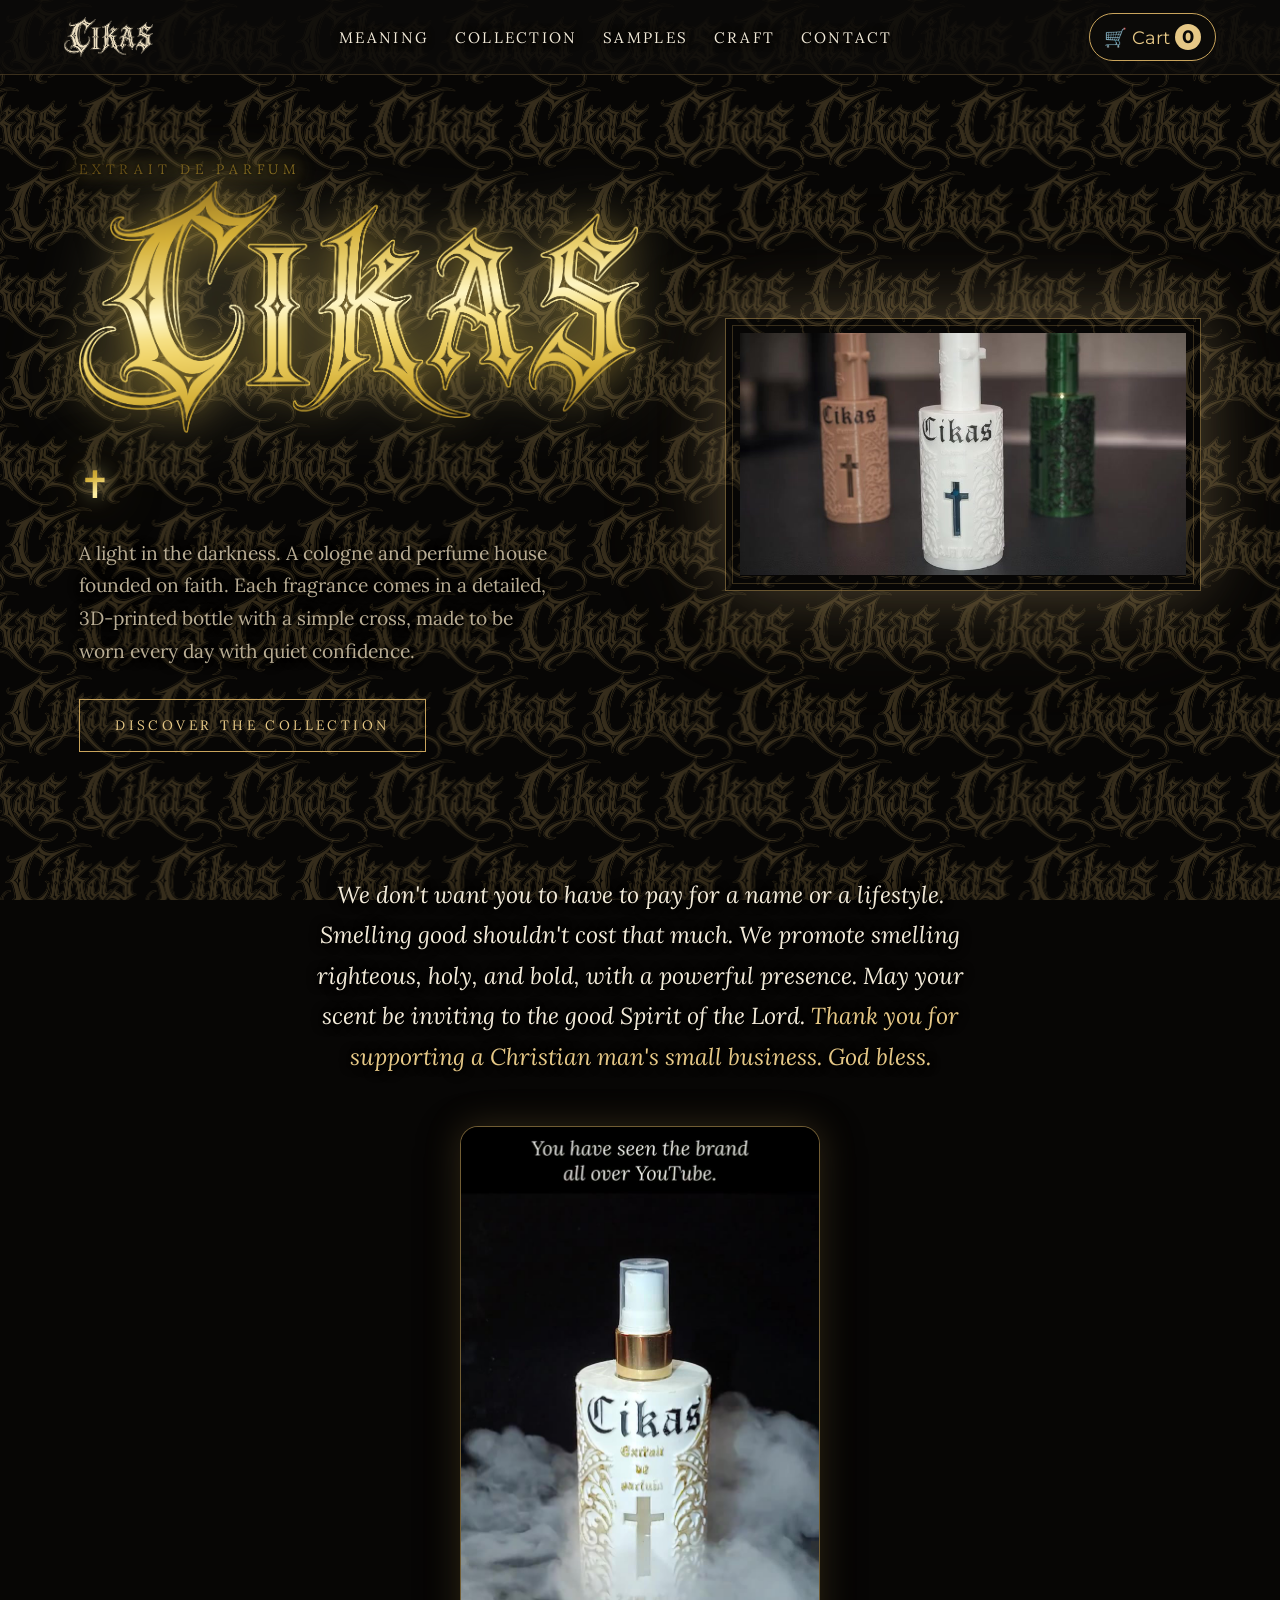
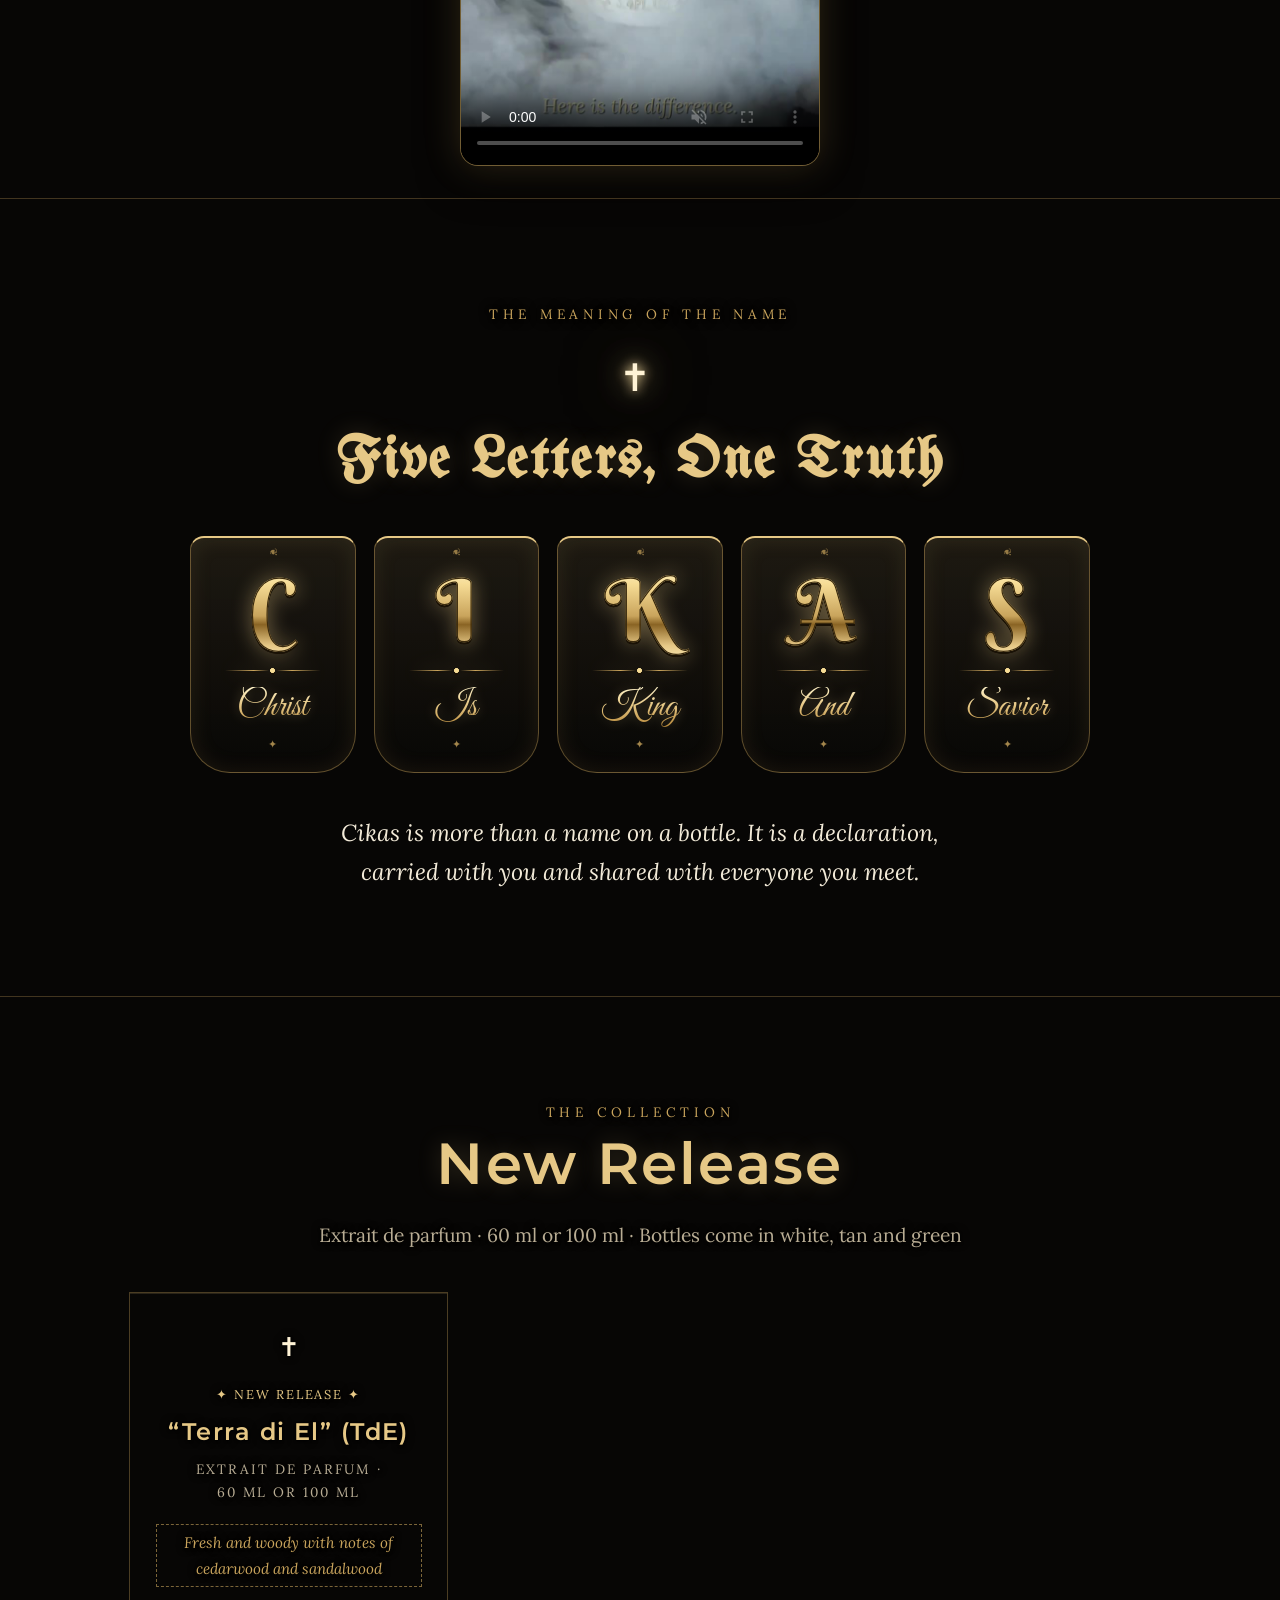
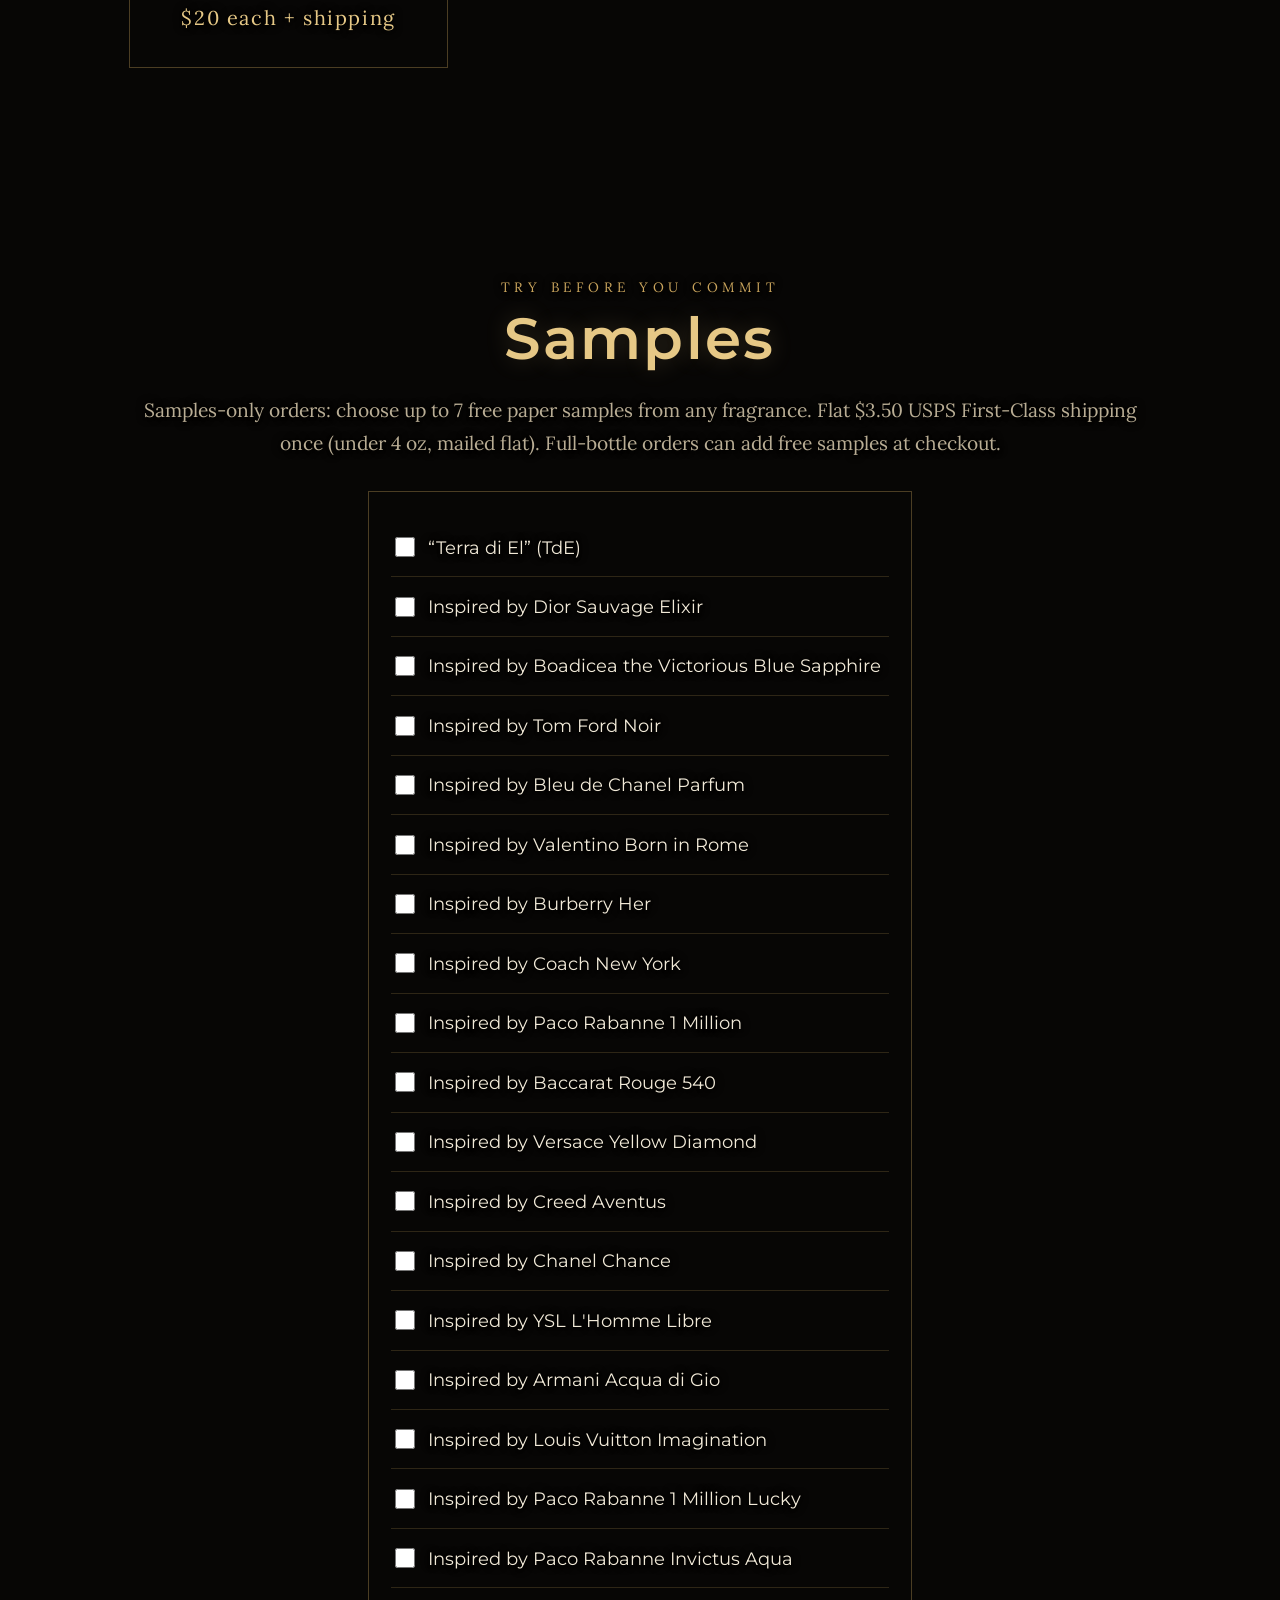
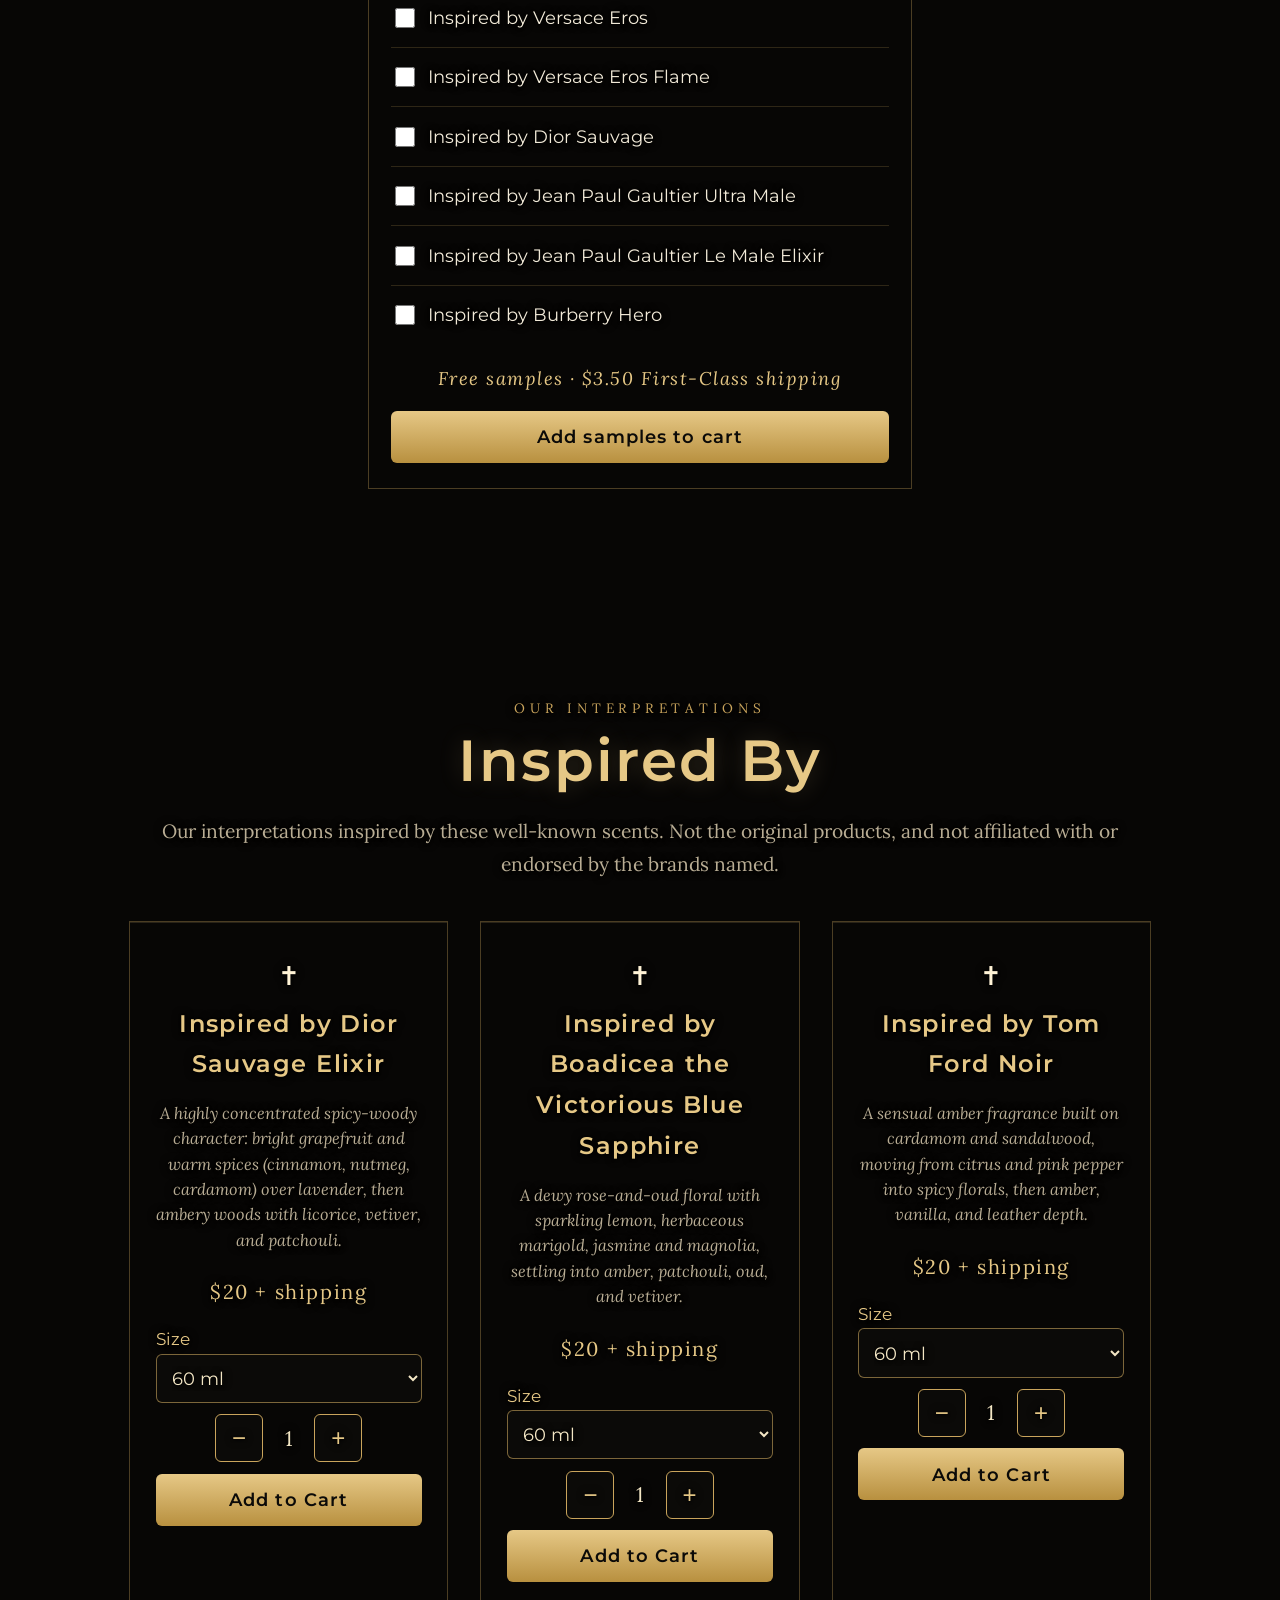
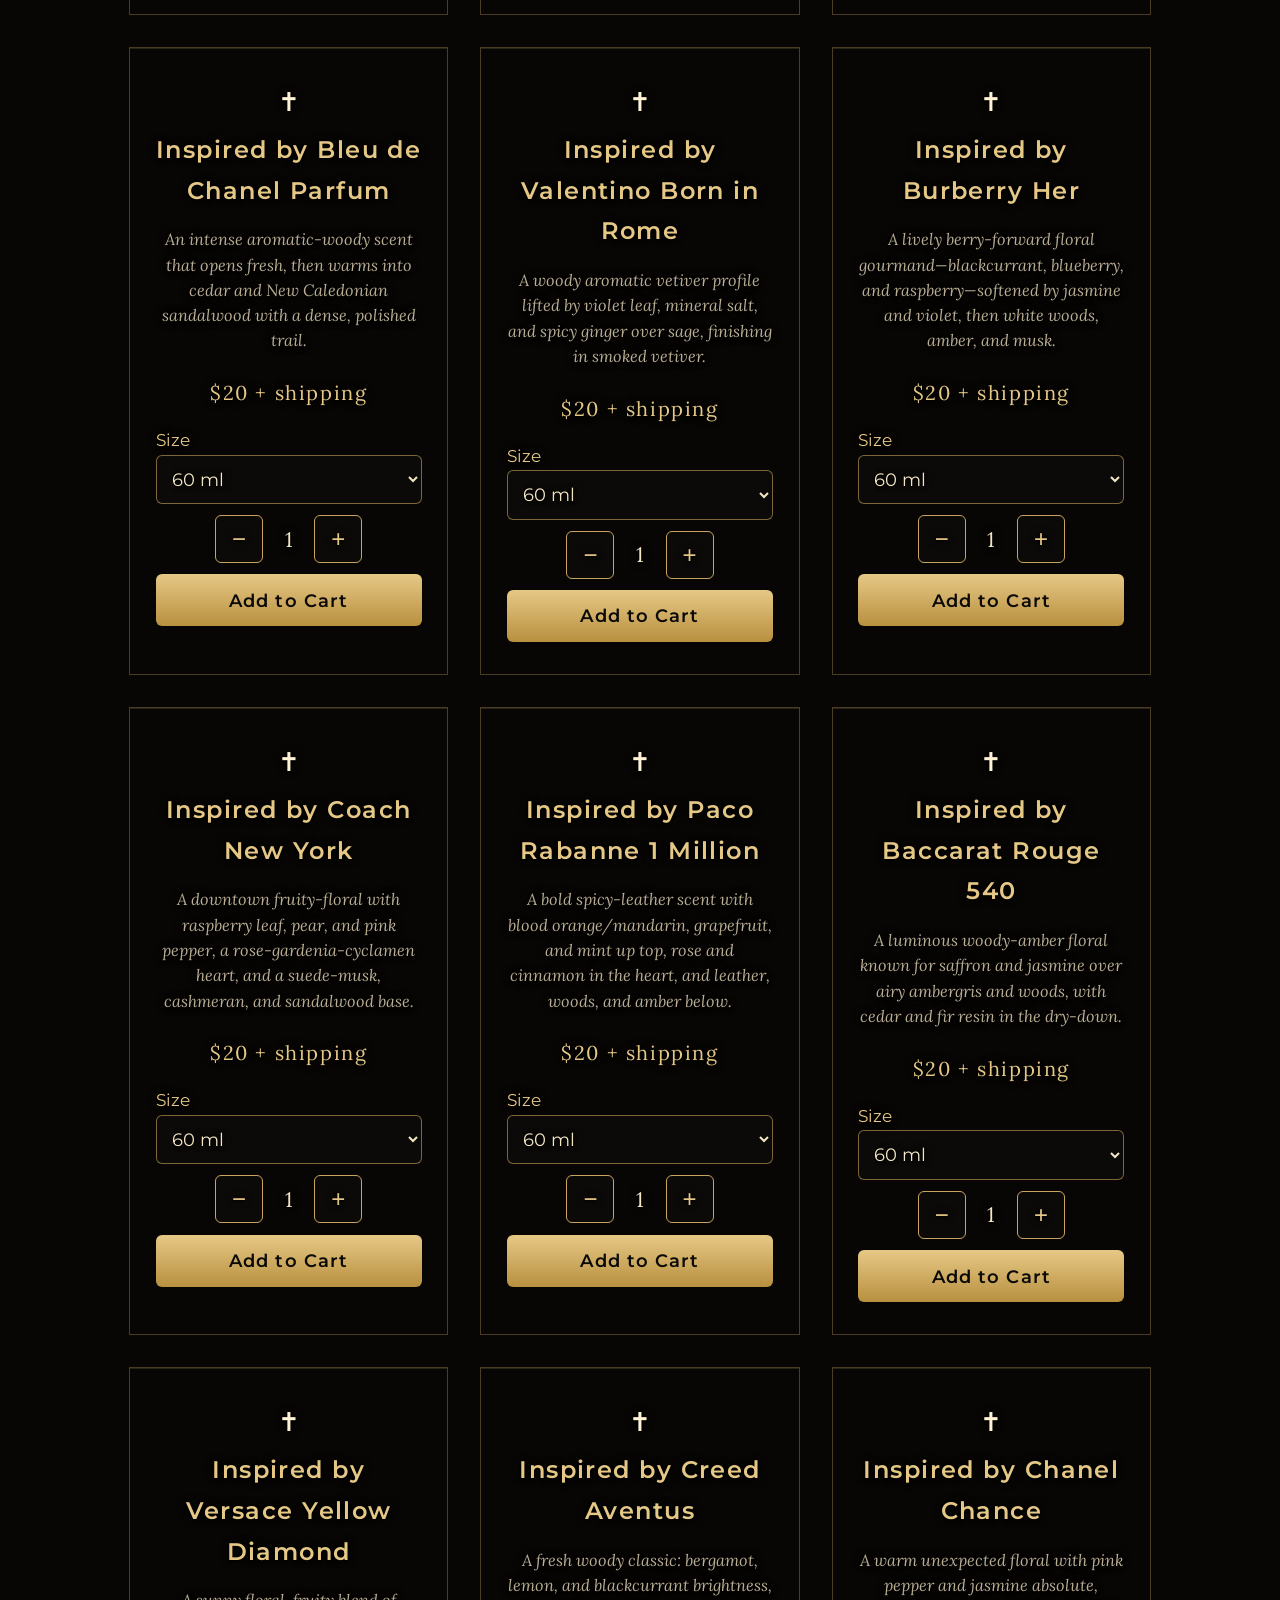
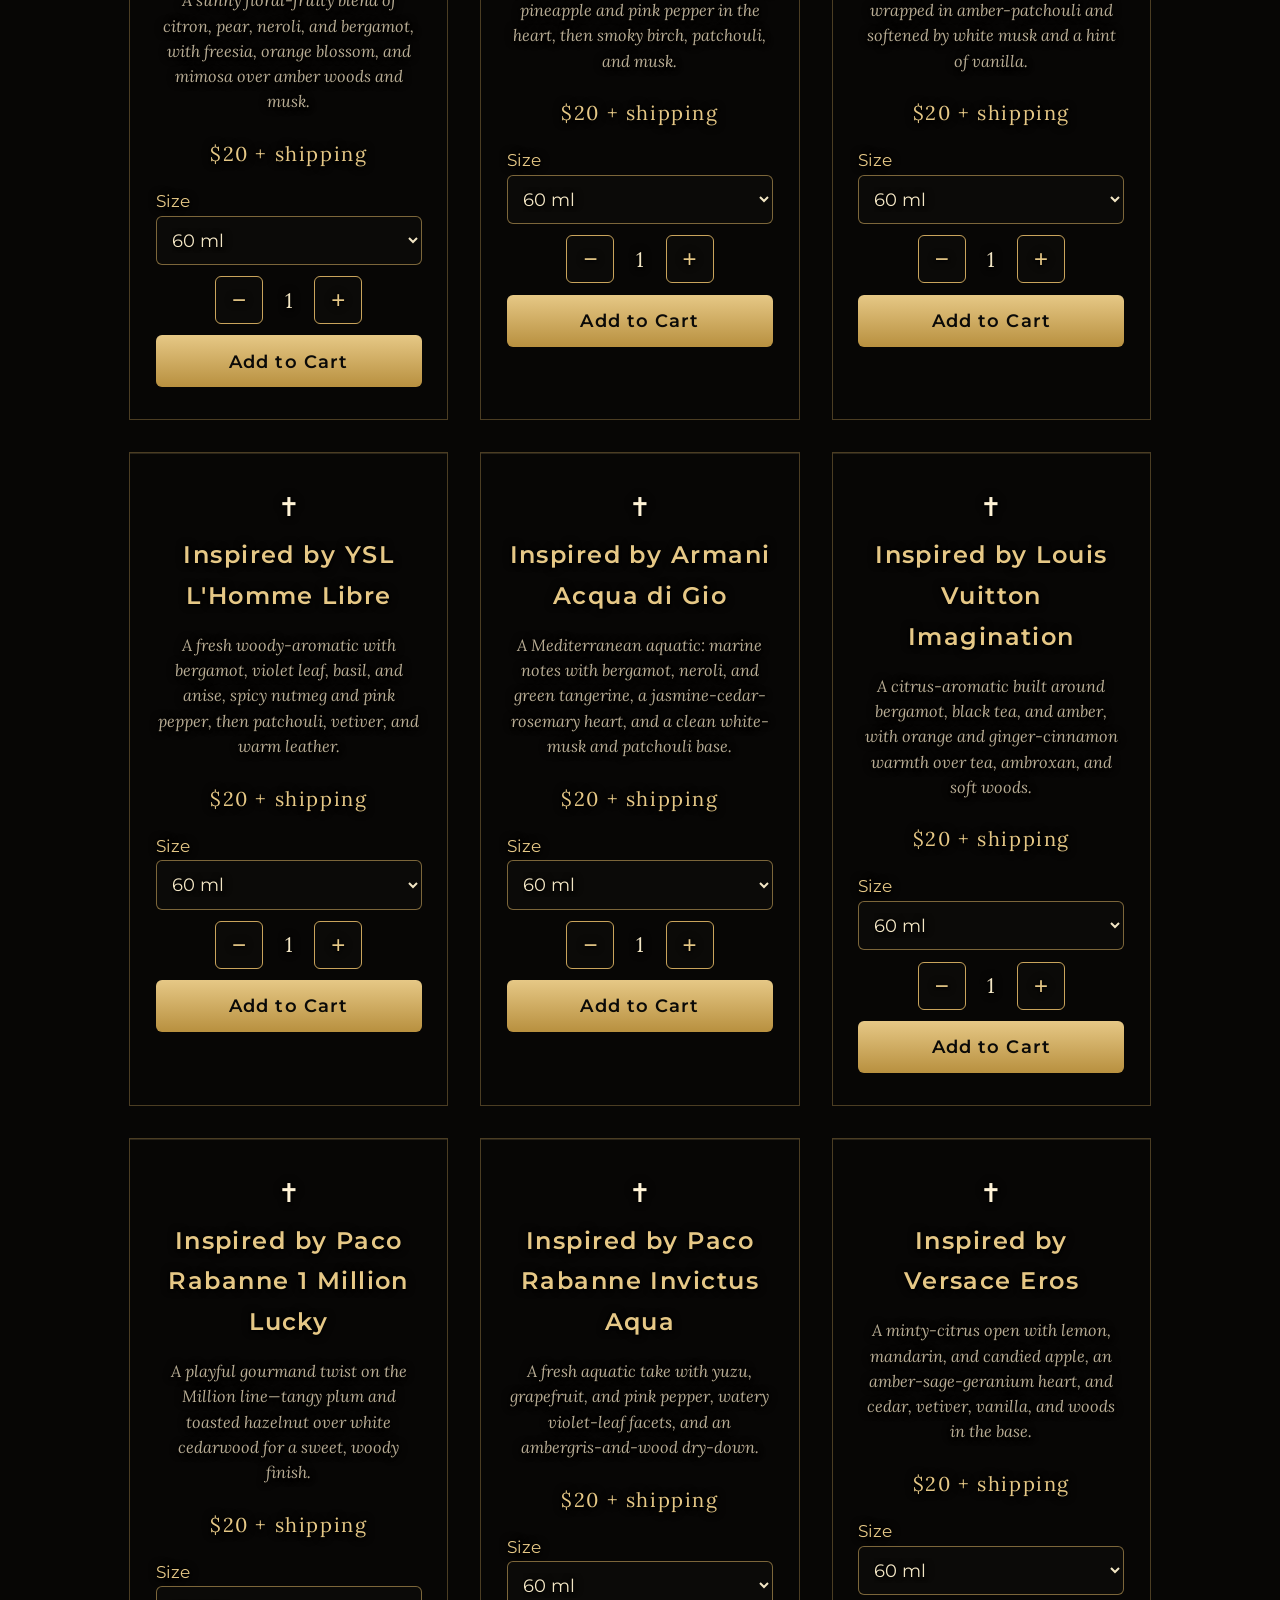
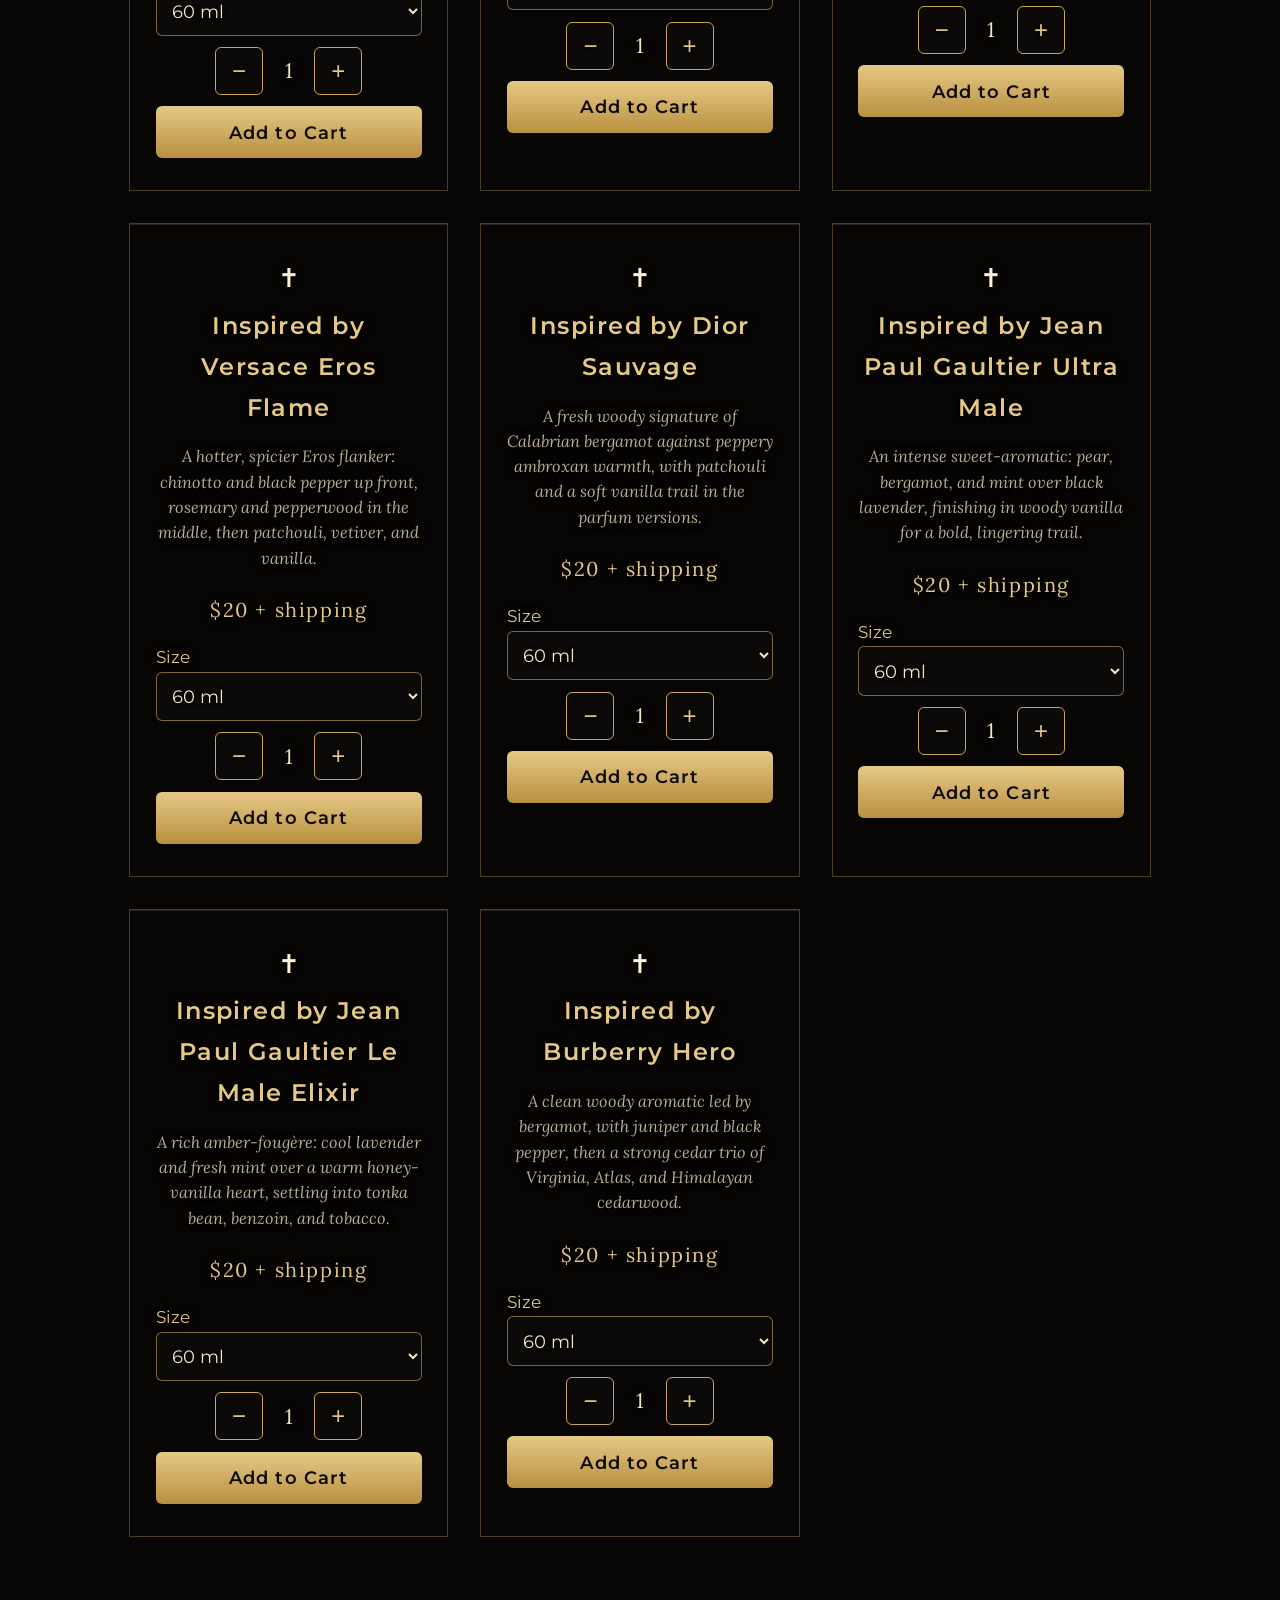
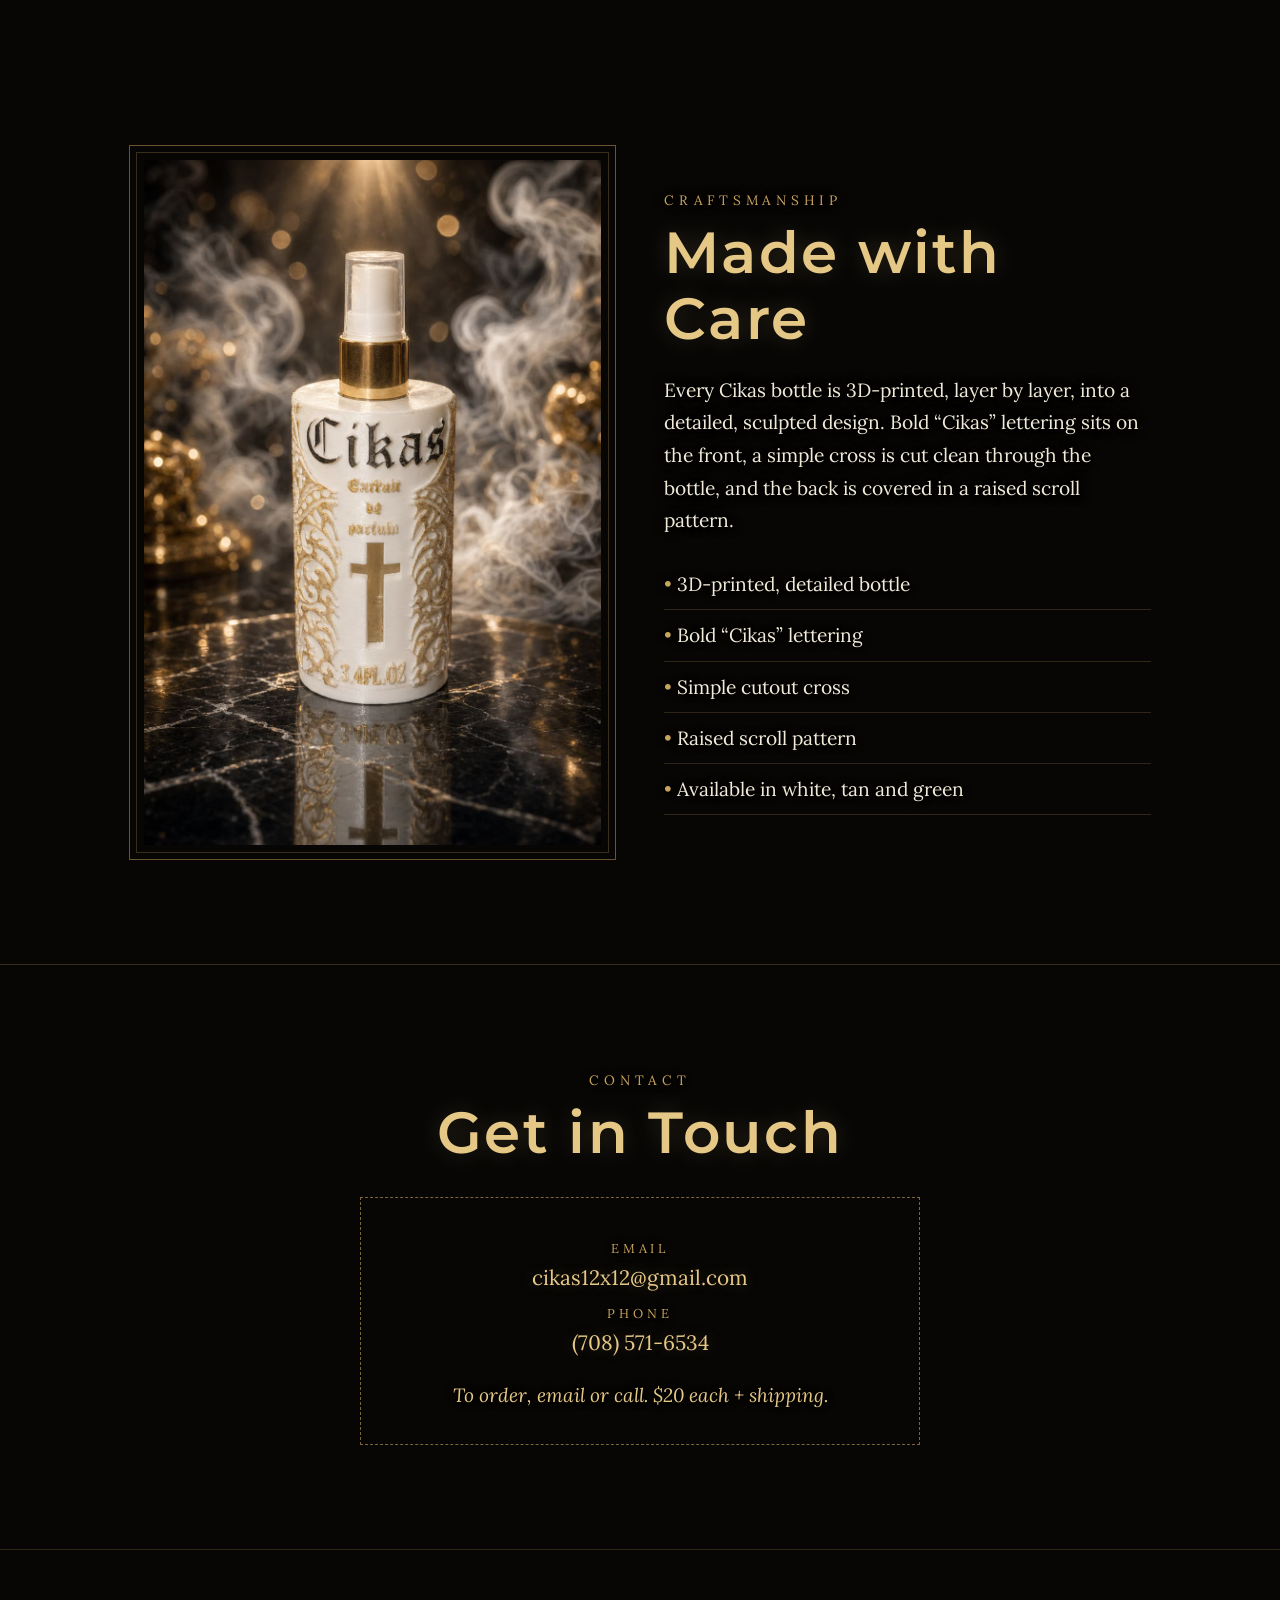
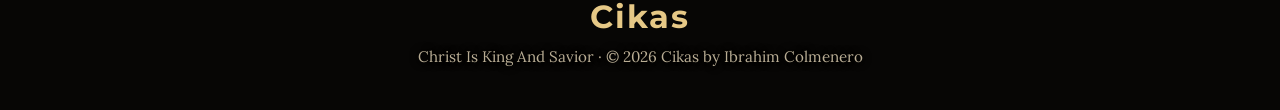
==== commit ea71da36: "Add 60 ml / 100 ml size option on every fragrance" ====
--- a/index.html
+++ b/index.html
@@ -189,14 +189,14 @@
 <div class="letters"><div><span class="bl">C</span><span class="w">Christ</span></div><div><span class="bl">I</span><span class="w">Is</span></div><div><span class="bl">K</span><span class="w">King</span></div><div><span class="bl">A</span><span class="w">And</span></div><div><span class="bl">S</span><span class="w">Savior</span></div></div>
 <blockquote>Cikas is more than a name on a bottle. It is a declaration, carried with you and shared with everyone you meet.</blockquote></div></section>
 <section id="collection"><div class="wrap" style="text-align:center">
-<p class="eyebrow">The Collection</p><h2>New Release</h2><p style="color:var(--muted)">Extrait de parfum · 3.4 FL OZ · Bottles come in white, tan and green</p>
+<p class="eyebrow">The Collection</p><h2>New Release</h2><p style="color:var(--muted)">Extrait de parfum · 60 ml or 100 ml · Bottles come in white, tan and green</p>
 <div class="grid3">
-<div class="card" hidden style="display:none"><div class="cardcross" aria-hidden="true">✝</div><h3>#7</h3><p class="spec">Extrait de Parfum · <span style="white-space:nowrap">3.4 FL OZ</span></p><span class="ph">Scent notes coming soon</span><br><span class="price">$20 each + shipping</span></div>
-<div class="card" hidden style="display:none"><div class="cardcross" aria-hidden="true">✝</div><h3>#1</h3><p class="spec">Extrait de Parfum · <span style="white-space:nowrap">3.4 FL OZ</span></p><span class="ph">Scent notes coming soon</span><br><span class="price">$20 each + shipping</span></div>
-<div class="card" hidden style="display:none"><div class="cardcross" aria-hidden="true">✝</div><h3>Holy 3</h3><p class="spec">Extrait de Parfum · <span style="white-space:nowrap">3.4 FL OZ</span></p><span class="ph">Scent notes coming soon</span><br><span class="price">$20 each + shipping</span></div>
-<div class="card" hidden style="display:none"><div class="cardcross" aria-hidden="true">✝</div><h3>Tres En Uno</h3><p class="spec">Extrait de Parfum · <span style="white-space:nowrap">3.4 FL OZ</span></p><span class="ph">Scent notes coming soon</span><br><span class="price">$20 each + shipping</span></div>
-<div class="card" hidden style="display:none"><div class="cardcross" aria-hidden="true">✝</div><h3>Cieloazul</h3><p class="spec">Extrait de Parfum · <span style="white-space:nowrap">3.4 FL OZ</span></p><span class="ph">Scent notes coming soon</span><br><span class="price">$20 each + shipping</span></div>
-<div class="card"><div class="cardcross" aria-hidden="true">✝</div><span class="price" style="display:inline-block;margin-bottom:.4rem;letter-spacing:.15em;font-size:.8rem">✦ NEW RELEASE ✦</span><h3>“Terra di El” (TdE)</h3><p class="spec">Extrait de Parfum · <span style="white-space:nowrap">3.4 FL OZ</span></p><span class="ph">Fresh and woody with notes of cedarwood and sandalwood</span><br><span class="price">$20 each + shipping</span></div>
+<div class="card" hidden style="display:none"><div class="cardcross" aria-hidden="true">✝</div><h3>#7</h3><p class="spec">Extrait de Parfum · <span style="white-space:nowrap">60 ml or 100 ml</span></p><span class="ph">Scent notes coming soon</span><br><span class="price">$20 each + shipping</span></div>
+<div class="card" hidden style="display:none"><div class="cardcross" aria-hidden="true">✝</div><h3>#1</h3><p class="spec">Extrait de Parfum · <span style="white-space:nowrap">60 ml or 100 ml</span></p><span class="ph">Scent notes coming soon</span><br><span class="price">$20 each + shipping</span></div>
+<div class="card" hidden style="display:none"><div class="cardcross" aria-hidden="true">✝</div><h3>Holy 3</h3><p class="spec">Extrait de Parfum · <span style="white-space:nowrap">60 ml or 100 ml</span></p><span class="ph">Scent notes coming soon</span><br><span class="price">$20 each + shipping</span></div>
+<div class="card" hidden style="display:none"><div class="cardcross" aria-hidden="true">✝</div><h3>Tres En Uno</h3><p class="spec">Extrait de Parfum · <span style="white-space:nowrap">60 ml or 100 ml</span></p><span class="ph">Scent notes coming soon</span><br><span class="price">$20 each + shipping</span></div>
+<div class="card" hidden style="display:none"><div class="cardcross" aria-hidden="true">✝</div><h3>Cieloazul</h3><p class="spec">Extrait de Parfum · <span style="white-space:nowrap">60 ml or 100 ml</span></p><span class="ph">Scent notes coming soon</span><br><span class="price">$20 each + shipping</span></div>
+<div class="card"><div class="cardcross" aria-hidden="true">✝</div><span class="price" style="display:inline-block;margin-bottom:.4rem;letter-spacing:.15em;font-size:.8rem">✦ NEW RELEASE ✦</span><h3>“Terra di El” (TdE)</h3><p class="spec">Extrait de Parfum · <span style="white-space:nowrap">60 ml or 100 ml</span></p><span class="ph">Fresh and woody with notes of cedarwood and sandalwood</span><br><span class="price">$20 each + shipping</span></div>
 </div></div></section>
 <section id="samples"><div class="wrap" style="text-align:center">
 <p class="eyebrow">Try Before You Commit</p><h2>Samples</h2>
@@ -241,32 +241,32 @@
 <section id="inspired"><div class="wrap" style="text-align:center">
 <p class="eyebrow">Our Interpretations</p><h2>Inspired By</h2><p style="color:var(--muted)">Our interpretations inspired by these well-known scents. Not the original products, and not affiliated with or endorsed by the brands named.</p>
 <div class="grid3">
-<div class="card"><div class="cardcross" aria-hidden="true">✝</div><h3>Inspired by Dior Sauvage Elixir</h3><p class="spec">Extrait de Parfum · Old edition · Men's</p><p class="desc">A highly concentrated spicy-woody character: bright grapefruit and warm spices (cinnamon, nutmeg, cardamom) over lavender, then ambery woods with licorice, vetiver, and patchouli.</p><span class="price">$20 + shipping</span></div>
-<div class="card"><div class="cardcross" aria-hidden="true">✝</div><h3>Inspired by Boadicea the Victorious Blue Sapphire</h3><p class="spec">Extrait de Parfum · Unisex</p><p class="desc">A dewy rose-and-oud floral with sparkling lemon, herbaceous marigold, jasmine and magnolia, settling into amber, patchouli, oud, and vetiver.</p><span class="price">$20 + shipping</span></div>
-<div class="card"><div class="cardcross" aria-hidden="true">✝</div><h3>Inspired by Tom Ford Noir</h3><p class="spec">Extrait de Parfum · Men's</p><p class="desc">A sensual amber fragrance built on cardamom and sandalwood, moving from citrus and pink pepper into spicy florals, then amber, vanilla, and leather depth.</p><span class="price">$20 + shipping</span></div>
-<div class="card"><div class="cardcross" aria-hidden="true">✝</div><h3>Inspired by Bleu de Chanel Parfum</h3><p class="spec">Extrait de Parfum · Old edition · Men's</p><p class="desc">An intense aromatic-woody scent that opens fresh, then warms into cedar and New Caledonian sandalwood with a dense, polished trail.</p><span class="price">$20 + shipping</span></div>
-<div class="card"><div class="cardcross" aria-hidden="true">✝</div><h3>Inspired by Valentino Born in Rome</h3><p class="spec">Extrait de Parfum · Old edition · Men's</p><p class="desc">A woody aromatic vetiver profile lifted by violet leaf, mineral salt, and spicy ginger over sage, finishing in smoked vetiver.</p><span class="price">$20 + shipping</span></div>
-<div class="card"><div class="cardcross" aria-hidden="true">✝</div><h3>Inspired by Burberry Her</h3><p class="spec">Extrait de Parfum · Women's</p><p class="desc">A lively berry-forward floral gourmand—blackcurrant, blueberry, and raspberry—softened by jasmine and violet, then white woods, amber, and musk.</p><span class="price">$20 + shipping</span></div>
-<div class="card"><div class="cardcross" aria-hidden="true">✝</div><h3>Inspired by Coach New York</h3><p class="spec">Extrait de Parfum · Men's</p><p class="desc">A downtown fruity-floral with raspberry leaf, pear, and pink pepper, a rose-gardenia-cyclamen heart, and a suede-musk, cashmeran, and sandalwood base.</p><span class="price">$20 + shipping</span></div>
-<div class="card"><div class="cardcross" aria-hidden="true">✝</div><h3>Inspired by Paco Rabanne 1 Million</h3><p class="spec">Extrait de Parfum · Old edition · Men's</p><p class="desc">A bold spicy-leather scent with blood orange/mandarin, grapefruit, and mint up top, rose and cinnamon in the heart, and leather, woods, and amber below.</p><span class="price">$20 + shipping</span></div>
-<div class="card"><div class="cardcross" aria-hidden="true">✝</div><h3>Inspired by Baccarat Rouge 540</h3><p class="spec">Extrait de Parfum · Unisex</p><p class="desc">A luminous woody-amber floral known for saffron and jasmine over airy ambergris and woods, with cedar and fir resin in the dry-down.</p><span class="price">$20 + shipping</span></div>
-<div class="card"><div class="cardcross" aria-hidden="true">✝</div><h3>Inspired by Versace Yellow Diamond</h3><p class="spec">Extrait de Parfum · Women's</p><p class="desc">A sunny floral-fruity blend of citron, pear, neroli, and bergamot, with freesia, orange blossom, and mimosa over amber woods and musk.</p><span class="price">$20 + shipping</span></div>
-<div class="card"><div class="cardcross" aria-hidden="true">✝</div><h3>Inspired by Creed Aventus</h3><p class="spec">Extrait de Parfum · Men's</p><p class="desc">A fresh woody classic: bergamot, lemon, and blackcurrant brightness, pineapple and pink pepper in the heart, then smoky birch, patchouli, and musk.</p><span class="price">$20 + shipping</span></div>
-<div class="card"><div class="cardcross" aria-hidden="true">✝</div><h3>Inspired by Chanel Chance</h3><p class="spec">Extrait de Parfum · Women's</p><p class="desc">A warm unexpected floral with pink pepper and jasmine absolute, wrapped in amber-patchouli and softened by white musk and a hint of vanilla.</p><span class="price">$20 + shipping</span></div>
-<div class="card"><div class="cardcross" aria-hidden="true">✝</div><h3>Inspired by YSL L'Homme Libre</h3><p class="spec">Extrait de Parfum · Men's</p><p class="desc">A fresh woody-aromatic with bergamot, violet leaf, basil, and anise, spicy nutmeg and pink pepper, then patchouli, vetiver, and warm leather.</p><span class="price">$20 + shipping</span></div>
-<div class="card"><div class="cardcross" aria-hidden="true">✝</div><h3>Inspired by Armani Acqua di Gio</h3><p class="spec">Extrait de Parfum · Men's</p><p class="desc">A Mediterranean aquatic: marine notes with bergamot, neroli, and green tangerine, a jasmine-cedar-rosemary heart, and a clean white-musk and patchouli base.</p><span class="price">$20 + shipping</span></div>
-<div class="card"><div class="cardcross" aria-hidden="true">✝</div><h3>Inspired by Louis Vuitton Imagination</h3><p class="spec">Extrait de Parfum · Men's</p><p class="desc">A citrus-aromatic built around bergamot, black tea, and amber, with orange and ginger-cinnamon warmth over tea, ambroxan, and soft woods.</p><span class="price">$20 + shipping</span></div>
-<div class="card"><div class="cardcross" aria-hidden="true">✝</div><span class="newbadge" data-until="2026-10-29">New</span><h3>Inspired by Paco Rabanne 1 Million Lucky</h3><p class="spec">Extrait de Parfum · Men's</p><p class="desc">A playful gourmand twist on the Million line—tangy plum and toasted hazelnut over white cedarwood for a sweet, woody finish.</p><span class="price">$20 + shipping</span></div>
-<div class="card"><div class="cardcross" aria-hidden="true">✝</div><span class="newbadge" data-until="2026-10-29">New</span><h3>Inspired by Paco Rabanne Invictus Aqua</h3><p class="spec">Extrait de Parfum · Men's</p><p class="desc">A fresh aquatic take with yuzu, grapefruit, and pink pepper, watery violet-leaf facets, and an ambergris-and-wood dry-down.</p><span class="price">$20 + shipping</span></div>
-<div class="card"><div class="cardcross" aria-hidden="true">✝</div><span class="newbadge" data-until="2026-10-29">New</span><h3>Inspired by Versace Eros</h3><p class="spec">Extrait de Parfum · Men's</p><p class="desc">A minty-citrus open with lemon, mandarin, and candied apple, an amber-sage-geranium heart, and cedar, vetiver, vanilla, and woods in the base.</p><span class="price">$20 + shipping</span></div>
-<div class="card"><div class="cardcross" aria-hidden="true">✝</div><span class="newbadge" data-until="2026-10-29">New</span><h3>Inspired by Versace Eros Flame</h3><p class="spec">Extrait de Parfum · Men's</p><p class="desc">A hotter, spicier Eros flanker: chinotto and black pepper up front, rosemary and pepperwood in the middle, then patchouli, vetiver, and vanilla.</p><span class="price">$20 + shipping</span></div>
-<div class="card"><div class="cardcross" aria-hidden="true">✝</div><span class="newbadge" data-until="2026-10-29">New</span><h3>Inspired by Dior Sauvage</h3><p class="spec">Extrait de Parfum · Men's</p><p class="desc">A fresh woody signature of Calabrian bergamot against peppery ambroxan warmth, with patchouli and a soft vanilla trail in the parfum versions.</p><span class="price">$20 + shipping</span></div>
-<div class="card"><div class="cardcross" aria-hidden="true">✝</div><span class="newbadge" data-until="2026-10-29">New</span><h3>Inspired by Jean Paul Gaultier Ultra Male</h3><p class="spec">Extrait de Parfum · Men's</p><p class="desc">An intense sweet-aromatic: pear, bergamot, and mint over black lavender, finishing in woody vanilla for a bold, lingering trail.</p><span class="price">$20 + shipping</span></div>
-<div class="card"><div class="cardcross" aria-hidden="true">✝</div><h3>Inspired by Jean Paul Gaultier Le Male Elixir</h3><p class="spec">Extrait de Parfum · Men's</p><p class="desc">A rich amber-fougère: cool lavender and fresh mint over a warm honey-vanilla heart, settling into tonka bean, benzoin, and tobacco.</p><span class="price">$20 + shipping</span></div>
-<div class="card"><div class="cardcross" aria-hidden="true">✝</div><h3>Inspired by Burberry Hero</h3><p class="spec">Extrait de Parfum · Men's</p><p class="desc">A clean woody aromatic led by bergamot, with juniper and black pepper, then a strong cedar trio of Virginia, Atlas, and Himalayan cedarwood.</p><span class="price">$20 + shipping</span></div>
+<div class="card"><div class="cardcross" aria-hidden="true">✝</div><h3>Inspired by Dior Sauvage Elixir</h3><p class="spec"><p class="desc">A highly concentrated spicy-woody character: bright grapefruit and warm spices (cinnamon, nutmeg, cardamom) over lavender, then ambery woods with licorice, vetiver, and patchouli.</p><span class="price">$20 + shipping</span></div>
+<div class="card"><div class="cardcross" aria-hidden="true">✝</div><h3>Inspired by Boadicea the Victorious Blue Sapphire</h3><p class="spec"><p class="desc">A dewy rose-and-oud floral with sparkling lemon, herbaceous marigold, jasmine and magnolia, settling into amber, patchouli, oud, and vetiver.</p><span class="price">$20 + shipping</span></div>
+<div class="card"><div class="cardcross" aria-hidden="true">✝</div><h3>Inspired by Tom Ford Noir</h3><p class="spec"><p class="desc">A sensual amber fragrance built on cardamom and sandalwood, moving from citrus and pink pepper into spicy florals, then amber, vanilla, and leather depth.</p><span class="price">$20 + shipping</span></div>
+<div class="card"><div class="cardcross" aria-hidden="true">✝</div><h3>Inspired by Bleu de Chanel Parfum</h3><p class="spec"><p class="desc">An intense aromatic-woody scent that opens fresh, then warms into cedar and New Caledonian sandalwood with a dense, polished trail.</p><span class="price">$20 + shipping</span></div>
+<div class="card"><div class="cardcross" aria-hidden="true">✝</div><h3>Inspired by Valentino Born in Rome</h3><p class="spec"><p class="desc">A woody aromatic vetiver profile lifted by violet leaf, mineral salt, and spicy ginger over sage, finishing in smoked vetiver.</p><span class="price">$20 + shipping</span></div>
+<div class="card"><div class="cardcross" aria-hidden="true">✝</div><h3>Inspired by Burberry Her</h3><p class="spec"><p class="desc">A lively berry-forward floral gourmand—blackcurrant, blueberry, and raspberry—softened by jasmine and violet, then white woods, amber, and musk.</p><span class="price">$20 + shipping</span></div>
+<div class="card"><div class="cardcross" aria-hidden="true">✝</div><h3>Inspired by Coach New York</h3><p class="spec"><p class="desc">A downtown fruity-floral with raspberry leaf, pear, and pink pepper, a rose-gardenia-cyclamen heart, and a suede-musk, cashmeran, and sandalwood base.</p><span class="price">$20 + shipping</span></div>
+<div class="card"><div class="cardcross" aria-hidden="true">✝</div><h3>Inspired by Paco Rabanne 1 Million</h3><p class="spec"><p class="desc">A bold spicy-leather scent with blood orange/mandarin, grapefruit, and mint up top, rose and cinnamon in the heart, and leather, woods, and amber below.</p><span class="price">$20 + shipping</span></div>
+<div class="card"><div class="cardcross" aria-hidden="true">✝</div><h3>Inspired by Baccarat Rouge 540</h3><p class="spec"><p class="desc">A luminous woody-amber floral known for saffron and jasmine over airy ambergris and woods, with cedar and fir resin in the dry-down.</p><span class="price">$20 + shipping</span></div>
+<div class="card"><div class="cardcross" aria-hidden="true">✝</div><h3>Inspired by Versace Yellow Diamond</h3><p class="spec"><p class="desc">A sunny floral-fruity blend of citron, pear, neroli, and bergamot, with freesia, orange blossom, and mimosa over amber woods and musk.</p><span class="price">$20 + shipping</span></div>
+<div class="card"><div class="cardcross" aria-hidden="true">✝</div><h3>Inspired by Creed Aventus</h3><p class="spec"><p class="desc">A fresh woody classic: bergamot, lemon, and blackcurrant brightness, pineapple and pink pepper in the heart, then smoky birch, patchouli, and musk.</p><span class="price">$20 + shipping</span></div>
+<div class="card"><div class="cardcross" aria-hidden="true">✝</div><h3>Inspired by Chanel Chance</h3><p class="spec"><p class="desc">A warm unexpected floral with pink pepper and jasmine absolute, wrapped in amber-patchouli and softened by white musk and a hint of vanilla.</p><span class="price">$20 + shipping</span></div>
+<div class="card"><div class="cardcross" aria-hidden="true">✝</div><h3>Inspired by YSL L'Homme Libre</h3><p class="spec"><p class="desc">A fresh woody-aromatic with bergamot, violet leaf, basil, and anise, spicy nutmeg and pink pepper, then patchouli, vetiver, and warm leather.</p><span class="price">$20 + shipping</span></div>
+<div class="card"><div class="cardcross" aria-hidden="true">✝</div><h3>Inspired by Armani Acqua di Gio</h3><p class="spec"><p class="desc">A Mediterranean aquatic: marine notes with bergamot, neroli, and green tangerine, a jasmine-cedar-rosemary heart, and a clean white-musk and patchouli base.</p><span class="price">$20 + shipping</span></div>
+<div class="card"><div class="cardcross" aria-hidden="true">✝</div><h3>Inspired by Louis Vuitton Imagination</h3><p class="spec"><p class="desc">A citrus-aromatic built around bergamot, black tea, and amber, with orange and ginger-cinnamon warmth over tea, ambroxan, and soft woods.</p><span class="price">$20 + shipping</span></div>
+<div class="card"><div class="cardcross" aria-hidden="true">✝</div><span class="newbadge" data-until="2026-10-29">New</span><h3>Inspired by Paco Rabanne 1 Million Lucky</h3><p class="spec"><p class="desc">A playful gourmand twist on the Million line—tangy plum and toasted hazelnut over white cedarwood for a sweet, woody finish.</p><span class="price">$20 + shipping</span></div>
+<div class="card"><div class="cardcross" aria-hidden="true">✝</div><span class="newbadge" data-until="2026-10-29">New</span><h3>Inspired by Paco Rabanne Invictus Aqua</h3><p class="spec"><p class="desc">A fresh aquatic take with yuzu, grapefruit, and pink pepper, watery violet-leaf facets, and an ambergris-and-wood dry-down.</p><span class="price">$20 + shipping</span></div>
+<div class="card"><div class="cardcross" aria-hidden="true">✝</div><span class="newbadge" data-until="2026-10-29">New</span><h3>Inspired by Versace Eros</h3><p class="spec"><p class="desc">A minty-citrus open with lemon, mandarin, and candied apple, an amber-sage-geranium heart, and cedar, vetiver, vanilla, and woods in the base.</p><span class="price">$20 + shipping</span></div>
+<div class="card"><div class="cardcross" aria-hidden="true">✝</div><span class="newbadge" data-until="2026-10-29">New</span><h3>Inspired by Versace Eros Flame</h3><p class="spec"><p class="desc">A hotter, spicier Eros flanker: chinotto and black pepper up front, rosemary and pepperwood in the middle, then patchouli, vetiver, and vanilla.</p><span class="price">$20 + shipping</span></div>
+<div class="card"><div class="cardcross" aria-hidden="true">✝</div><span class="newbadge" data-until="2026-10-29">New</span><h3>Inspired by Dior Sauvage</h3><p class="spec"><p class="desc">A fresh woody signature of Calabrian bergamot against peppery ambroxan warmth, with patchouli and a soft vanilla trail in the parfum versions.</p><span class="price">$20 + shipping</span></div>
+<div class="card"><div class="cardcross" aria-hidden="true">✝</div><span class="newbadge" data-until="2026-10-29">New</span><h3>Inspired by Jean Paul Gaultier Ultra Male</h3><p class="spec"><p class="desc">An intense sweet-aromatic: pear, bergamot, and mint over black lavender, finishing in woody vanilla for a bold, lingering trail.</p><span class="price">$20 + shipping</span></div>
+<div class="card"><div class="cardcross" aria-hidden="true">✝</div><h3>Inspired by Jean Paul Gaultier Le Male Elixir</h3><p class="spec"><p class="desc">A rich amber-fougère: cool lavender and fresh mint over a warm honey-vanilla heart, settling into tonka bean, benzoin, and tobacco.</p><span class="price">$20 + shipping</span></div>
+<div class="card"><div class="cardcross" aria-hidden="true">✝</div><h3>Inspired by Burberry Hero</h3><p class="spec"><p class="desc">A clean woody aromatic led by bergamot, with juniper and black pepper, then a strong cedar trio of Virginia, Atlas, and Himalayan cedarwood.</p><span class="price">$20 + shipping</span></div>
 </div></div></section>
 <section id="craft" style="background:var(--ink)"><div class="wrap split">
-<div class="frame"><img src="images/cikas-white-bottle-craft.jpg?v=1" width="960" height="1440" loading="lazy" decoding="async" alt="White CIKAS extrait de parfum bottle, 3.4 fl oz, with black CIKAS lettering, raised gold scrollwork and a gold cross, standing on black marble among smoke and warm gold light" style="display:block;width:100%;height:auto;aspect-ratio:2/3;object-fit:cover;background:#070605"></div>
+<div class="frame"><img src="images/cikas-white-bottle-craft.jpg?v=1" width="960" height="1440" loading="lazy" decoding="async" alt="White CIKAS extrait de parfum bottle, 60–100 ml, with black CIKAS lettering, raised gold scrollwork and a gold cross, standing on black marble among smoke and warm gold light" style="display:block;width:100%;height:auto;aspect-ratio:2/3;object-fit:cover;background:#070605"></div>
 <div><p class="eyebrow">Craftsmanship</p><h2>Made with Care</h2>
 <p>Every Cikas bottle is 3D-printed, layer by layer, into a detailed, sculpted design. Bold “Cikas” lettering sits on the front, a simple cross is cut clean through the bottle, and the back is covered in a raised scroll pattern.</p>
 <ul><li>3D-printed, detailed bottle</li><li>Bold “Cikas” lettering</li><li>Simple cutout cross</li><li>Raised scroll pattern</li><li>Available in white, tan and green</li></ul></div></div></section>
@@ -275,6 +275,6 @@
 <div class="box"><p class="cl"><span class="lab">Email</span><a href="mailto:cikas12x12@gmail.com">cikas12x12@gmail.com</a></p><p class="cl"><span class="lab">Phone</span><a href="tel:+17085716534">(708) 571-6534</a></p><p class="order">To order, email or call. $20 each + shipping.</p></div></div></section>
 <footer><div class="bl">Cikas</div><p>Christ Is King And Savior · © 2026 Cikas by Ibrahim Colmenero</p></footer>
 <script data-goatcounter="https://cikas.goatcounter.com/count" async src="//gc.zgo.at/count.js"></script>
-<link rel="stylesheet" href="cart.css?v=3"><script src="cart.js?v=13"></script>
+<link rel="stylesheet" href="cart.css?v=3"><script src="cart.js?v=14"></script>
 <script>document.querySelectorAll(".newbadge[data-until]").forEach(function(b){if(new Date()>new Date(b.dataset.until+"T23:59:59-05:00"))b.remove();});</script>
 </body></html>
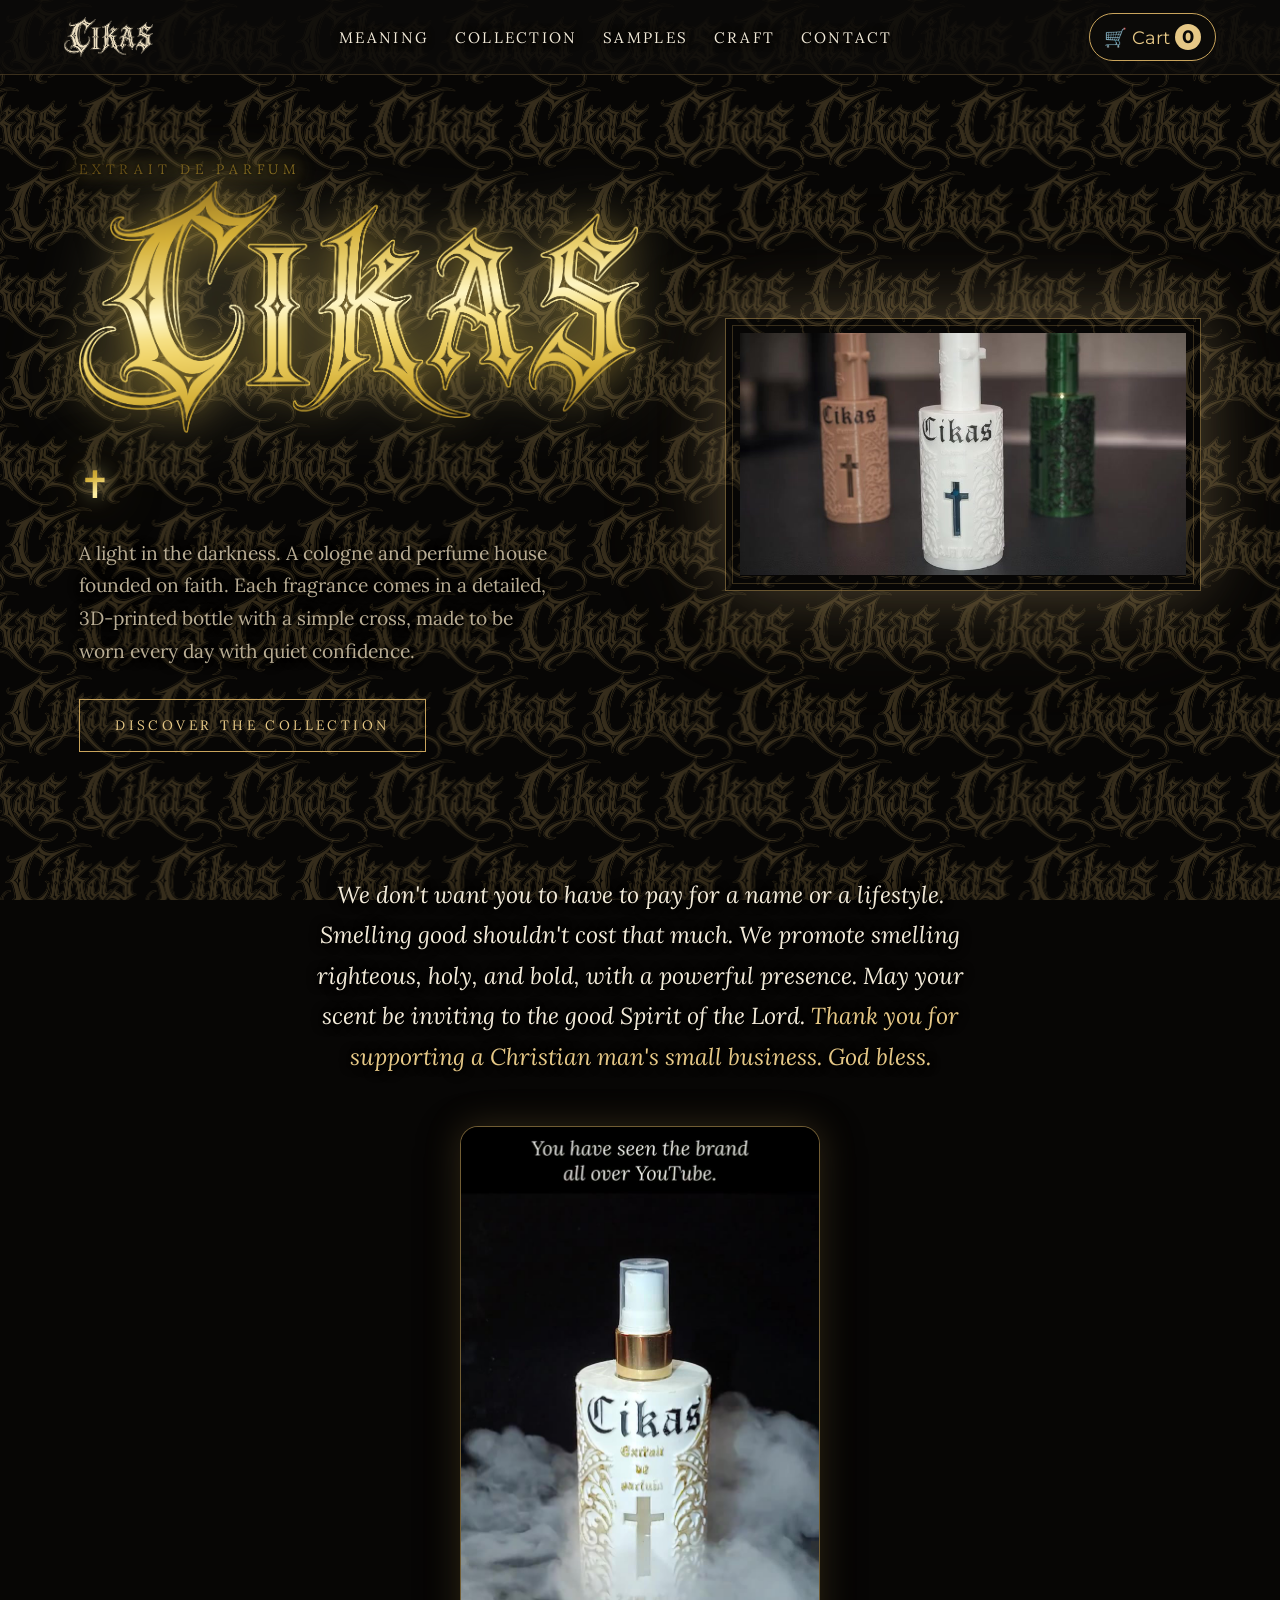
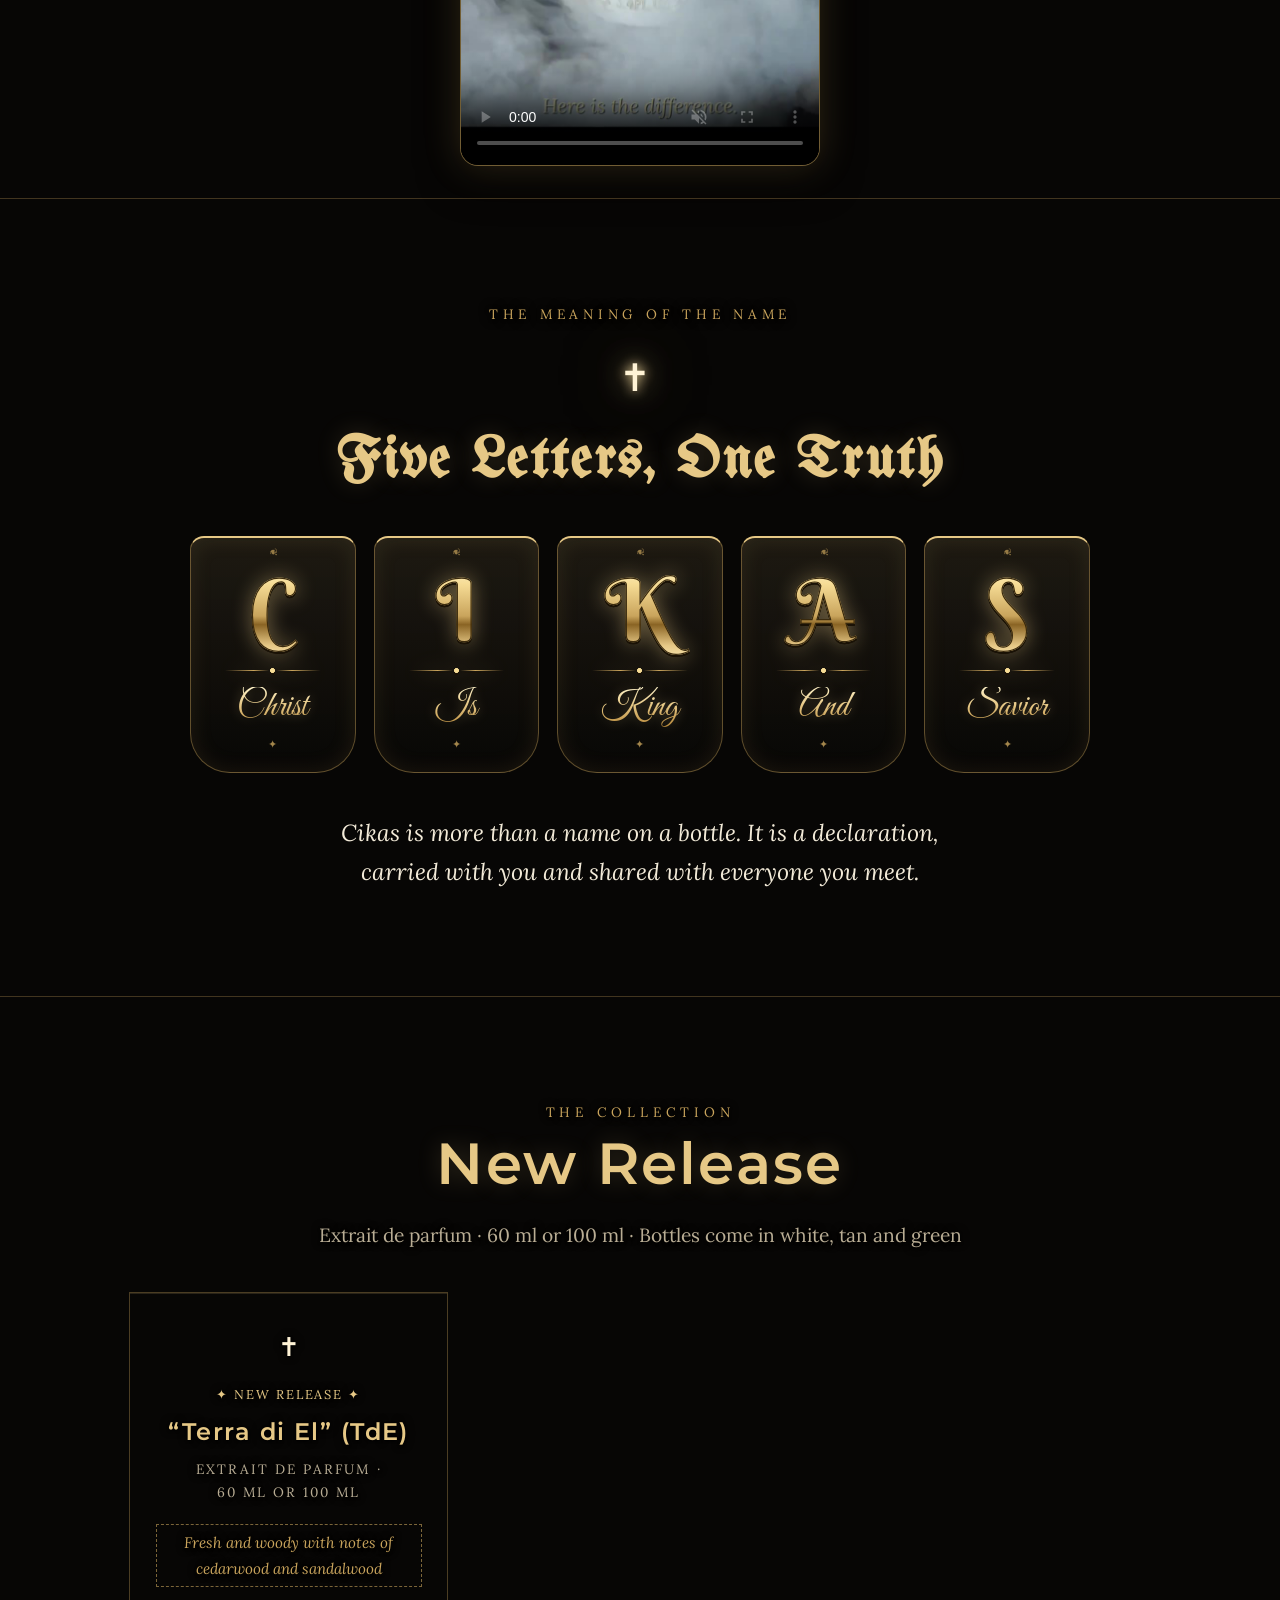
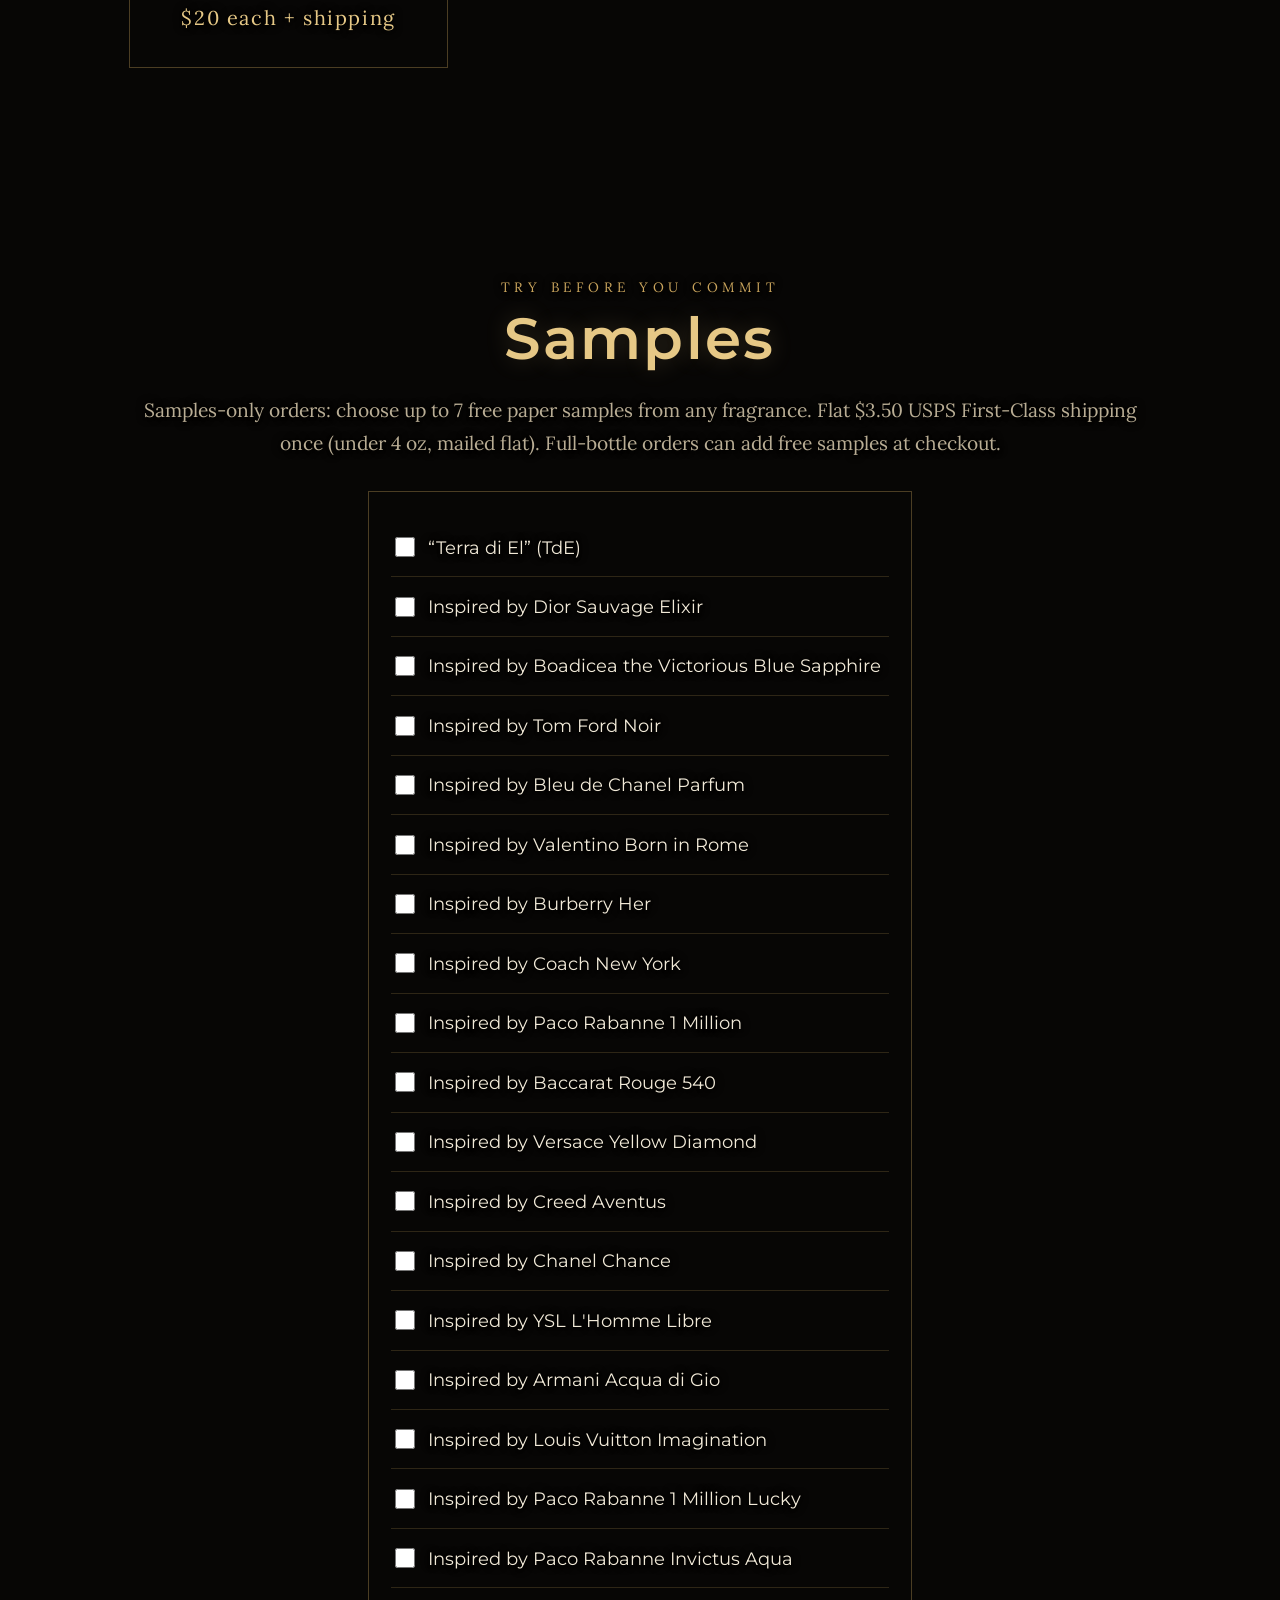
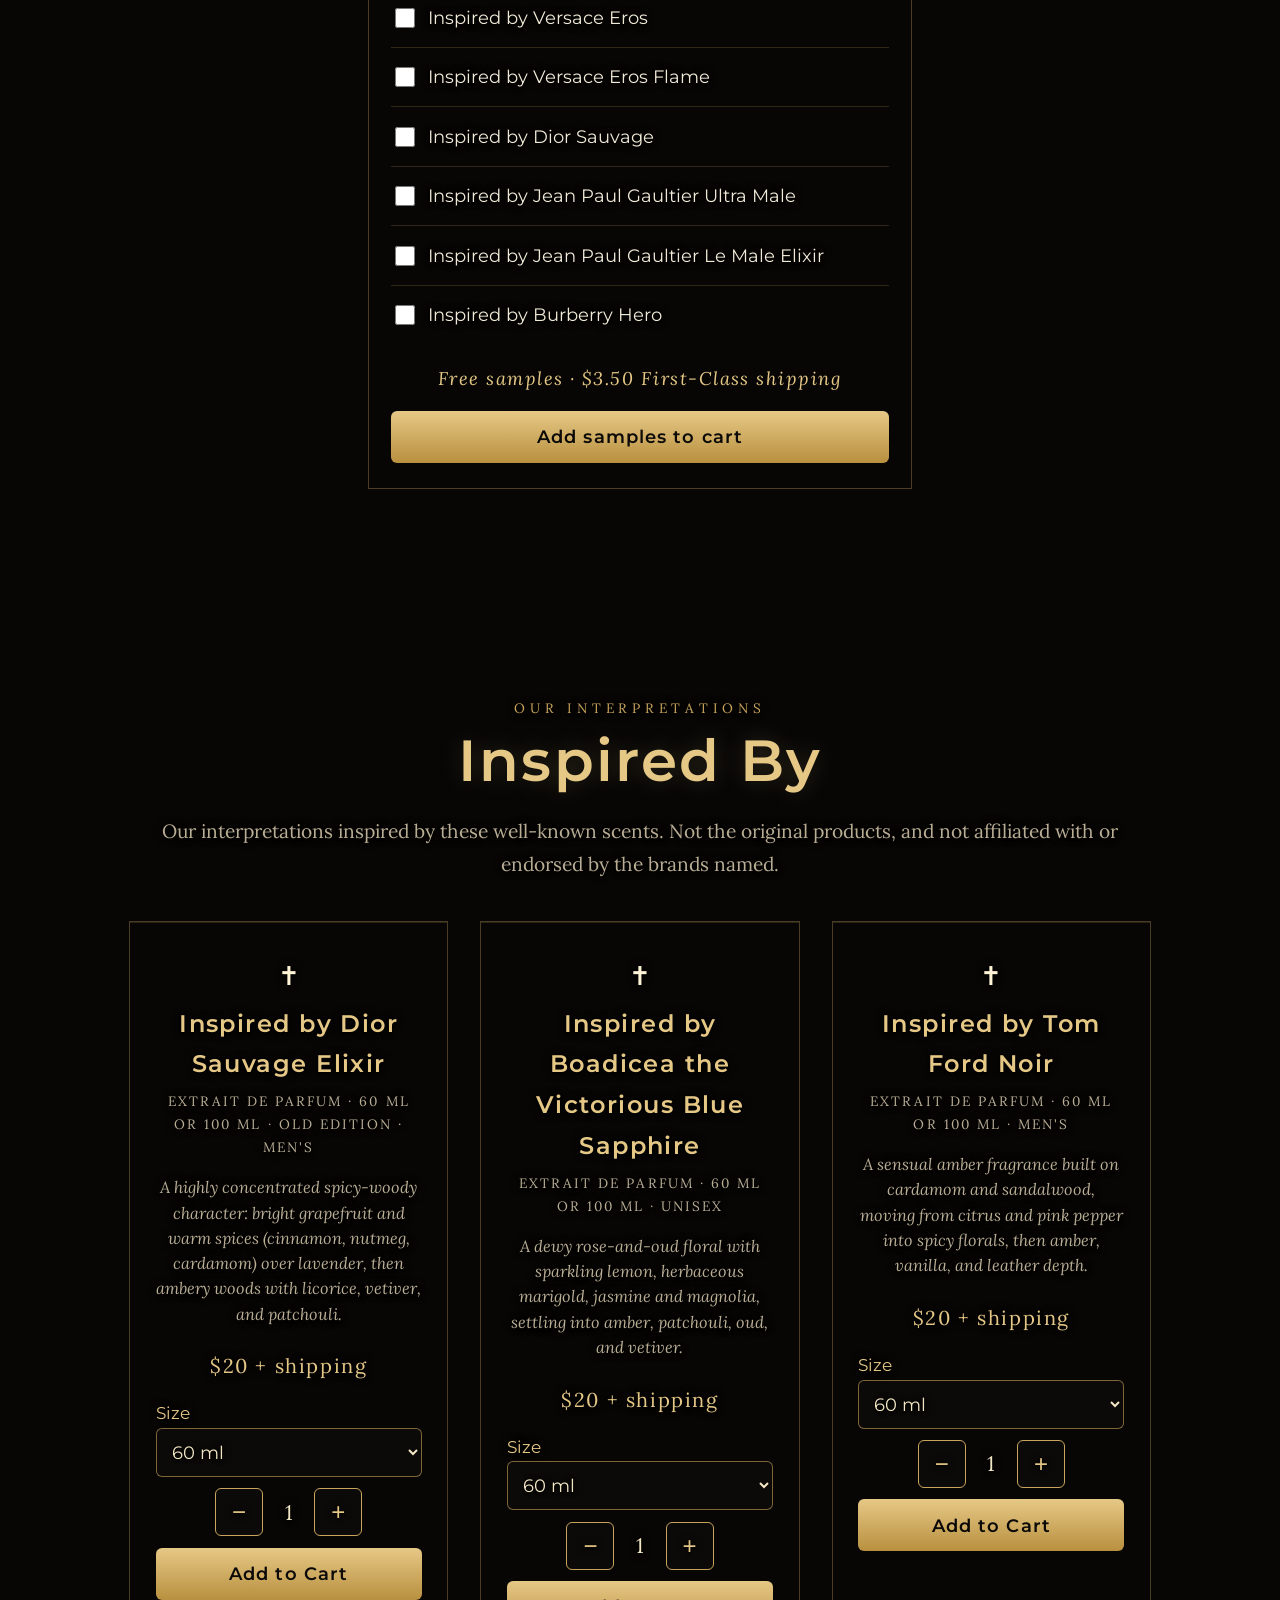
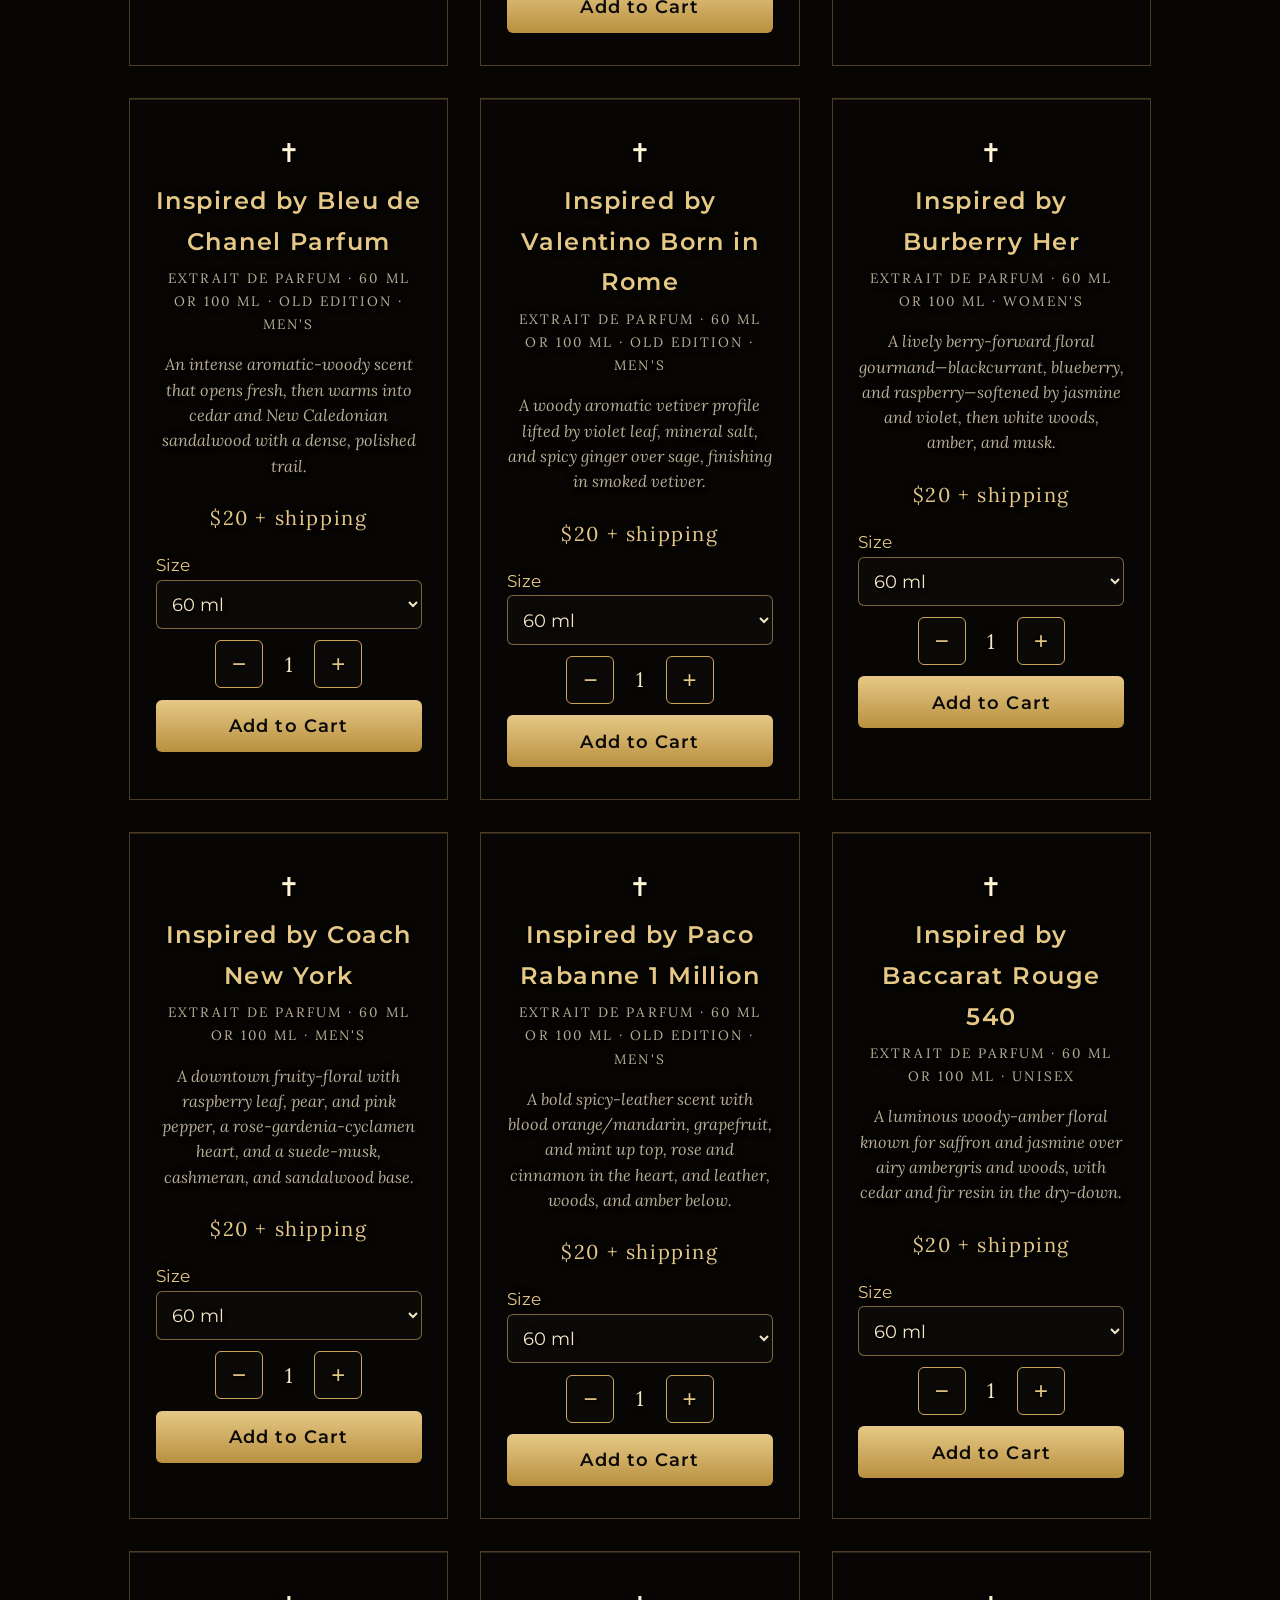
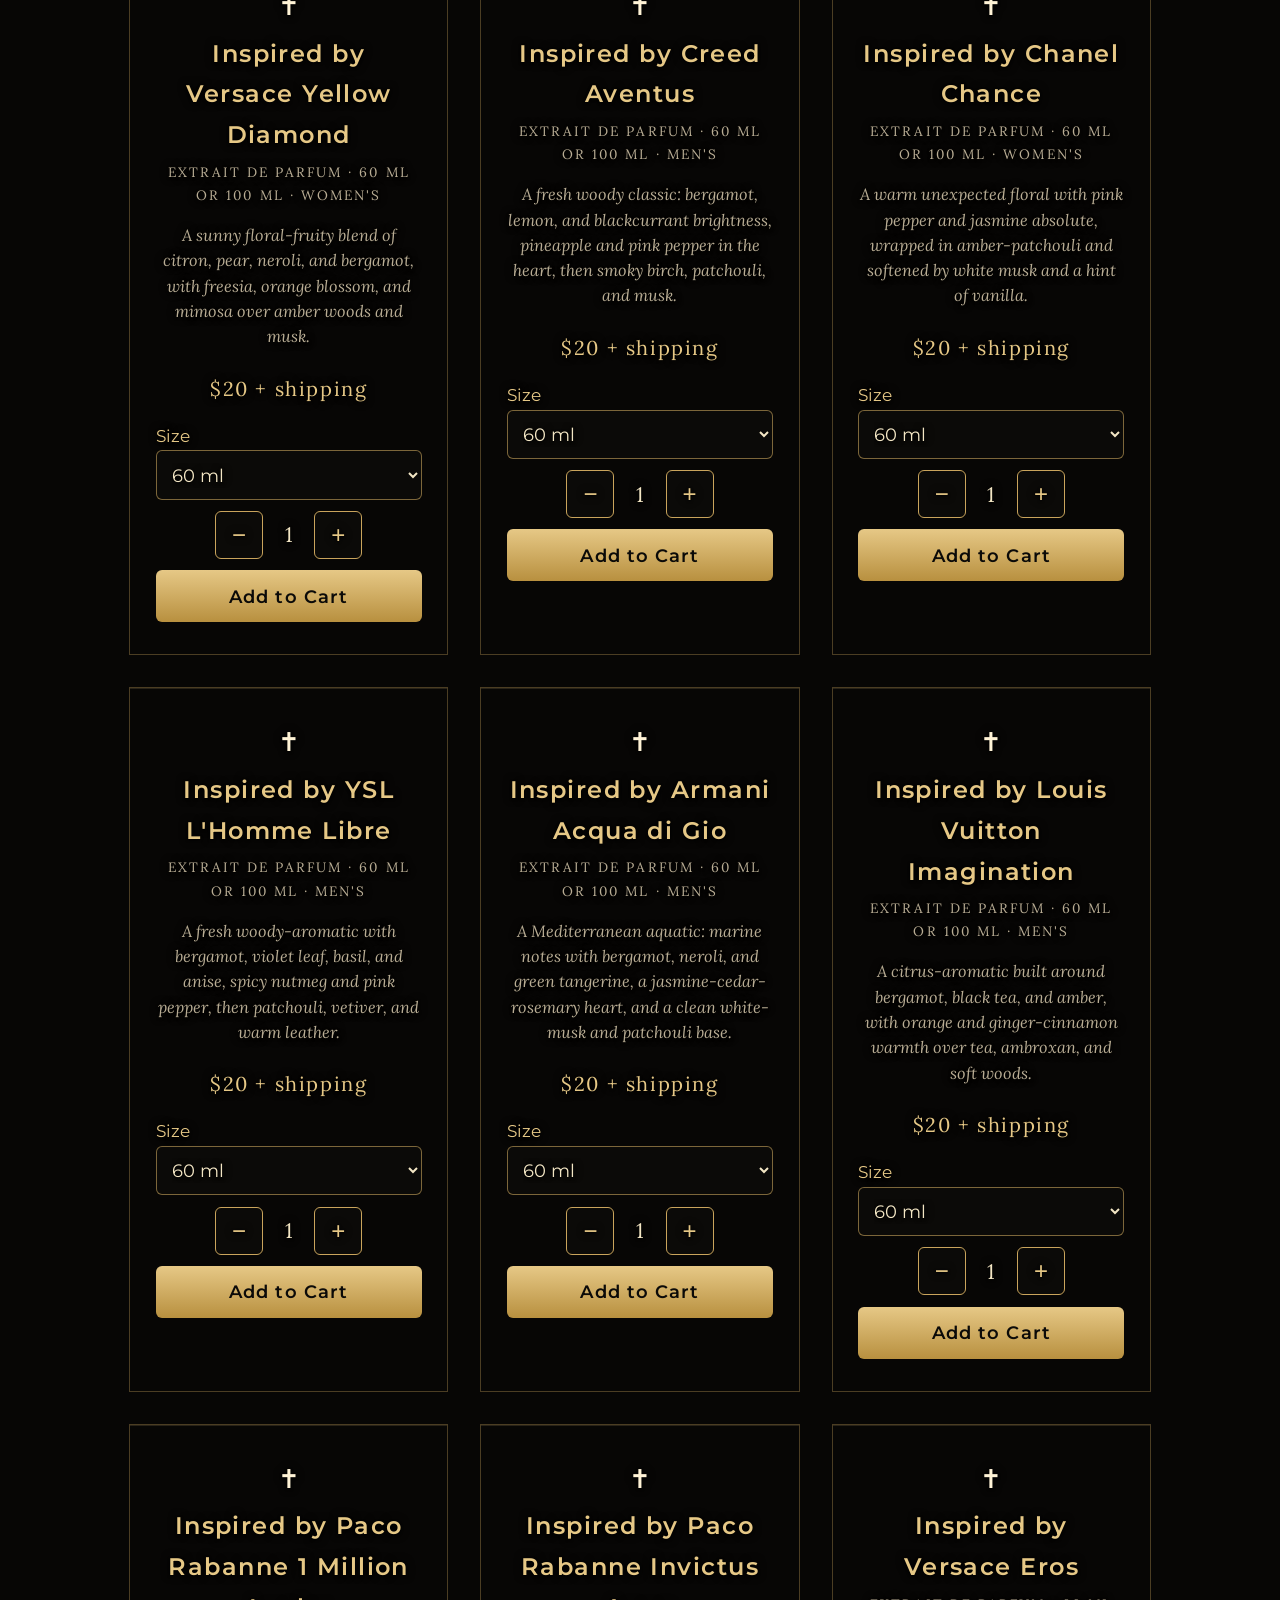
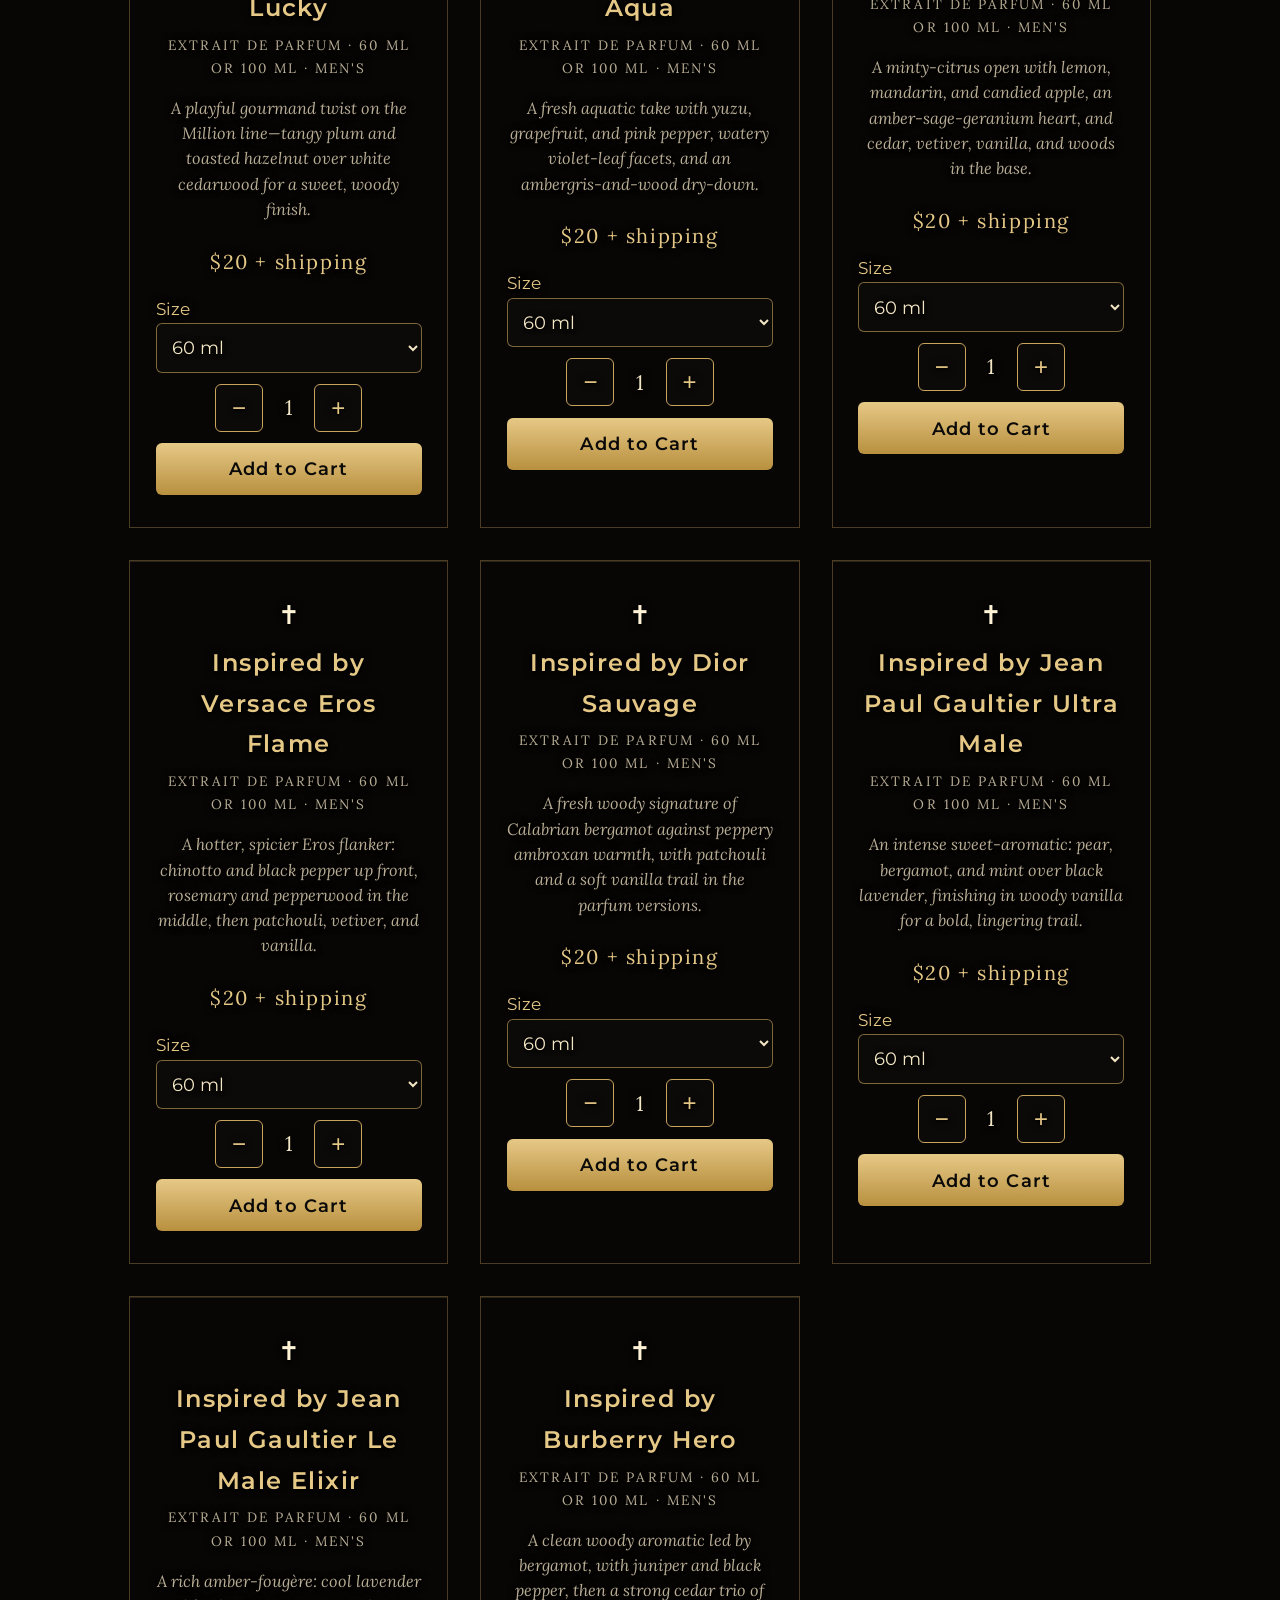
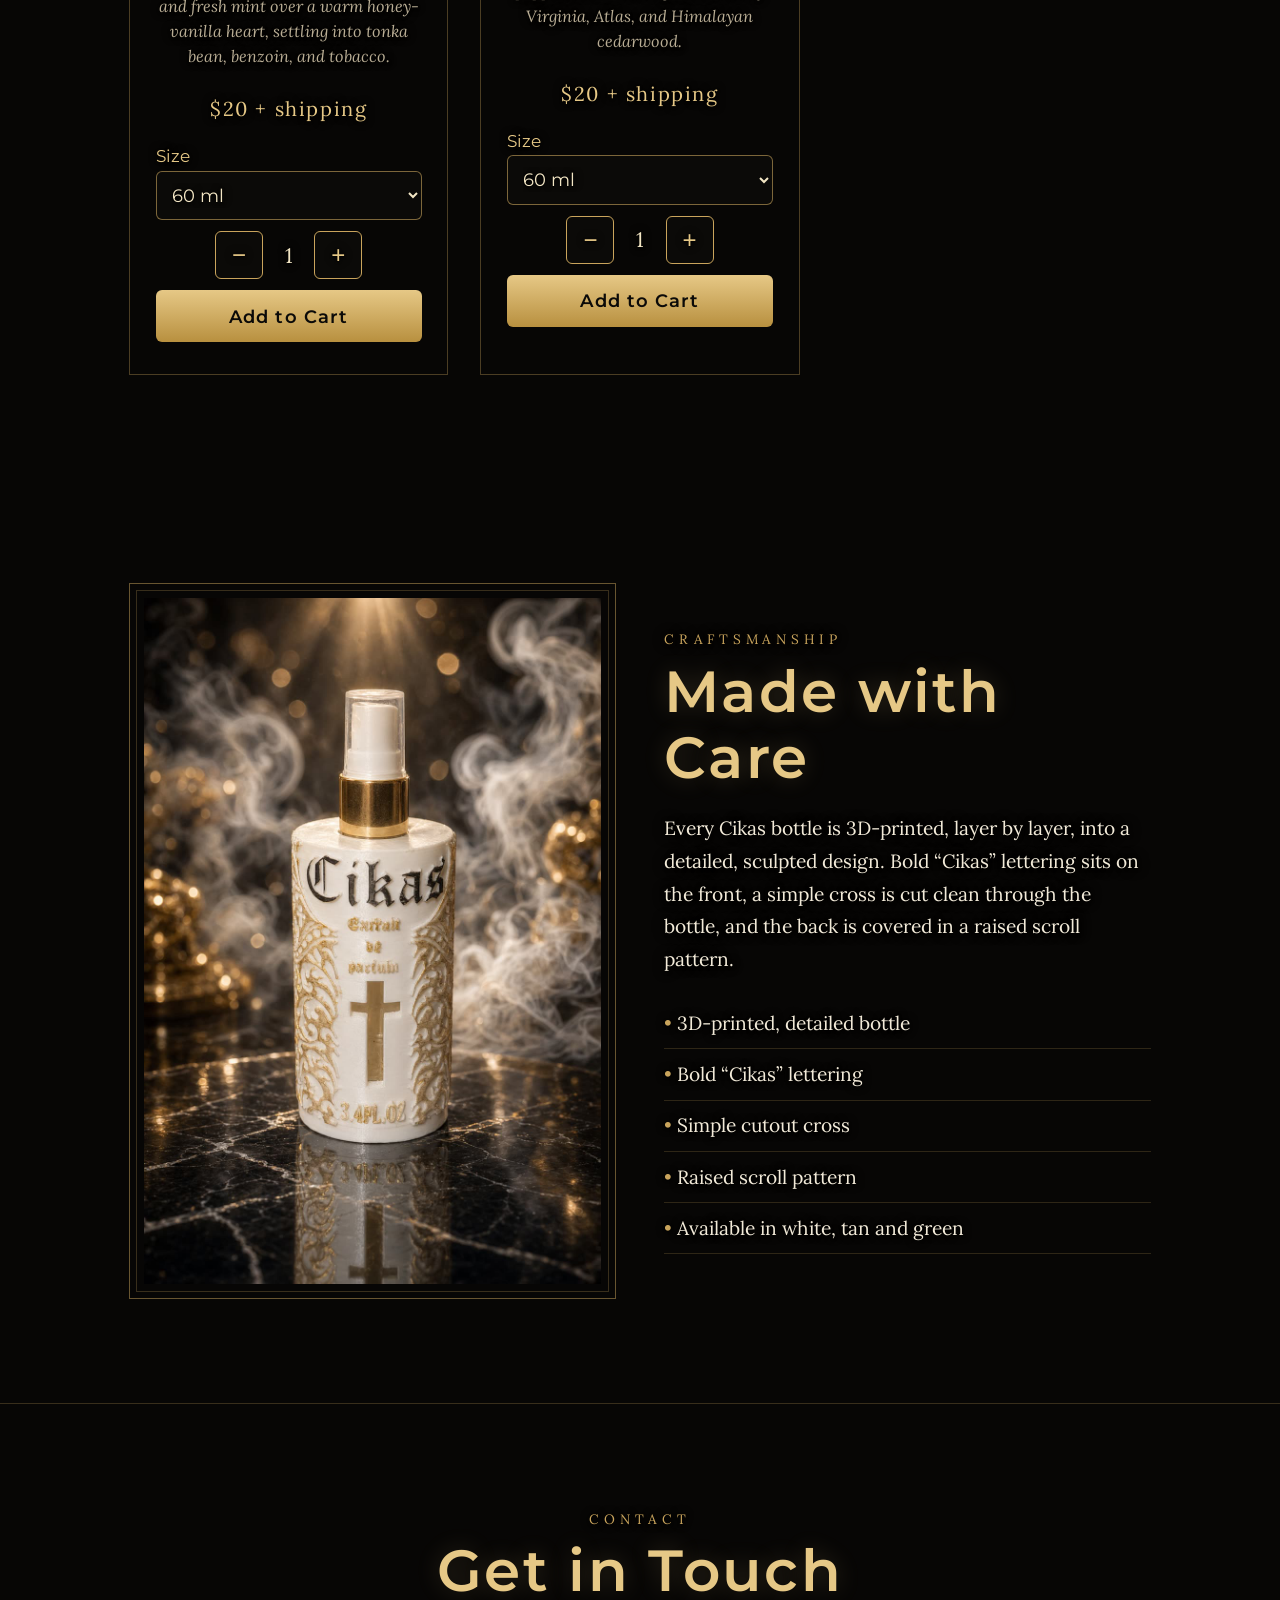
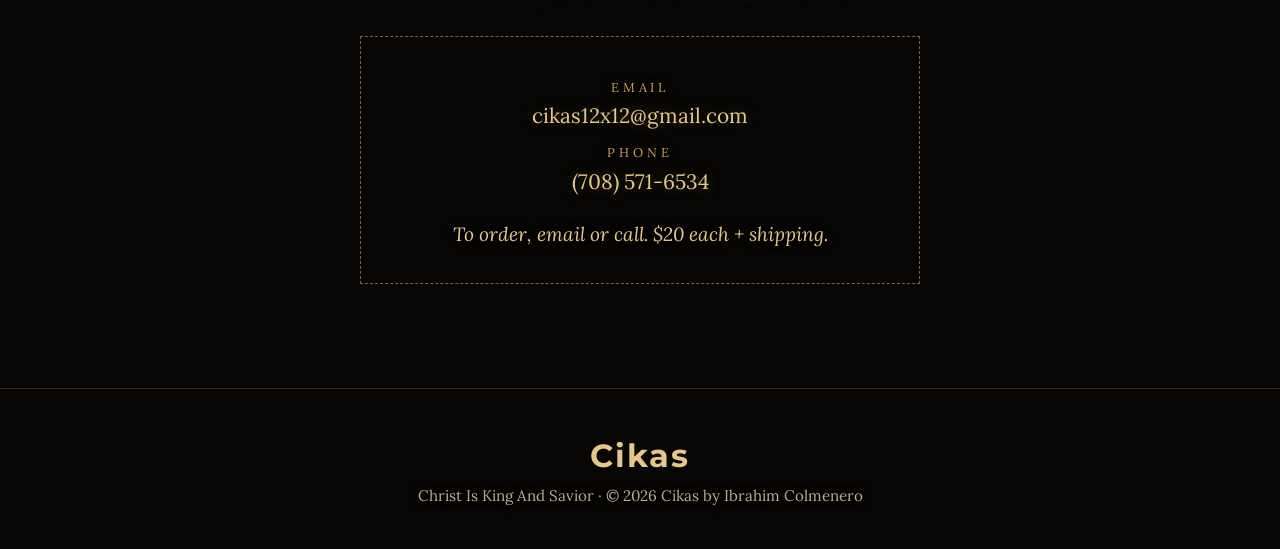
==== commit 6a228f7e: "Fix Inspired By specs: restore labels and add 60/100 ml" ====
--- a/index.html
+++ b/index.html
@@ -241,29 +241,29 @@
 <section id="inspired"><div class="wrap" style="text-align:center">
 <p class="eyebrow">Our Interpretations</p><h2>Inspired By</h2><p style="color:var(--muted)">Our interpretations inspired by these well-known scents. Not the original products, and not affiliated with or endorsed by the brands named.</p>
 <div class="grid3">
-<div class="card"><div class="cardcross" aria-hidden="true">✝</div><h3>Inspired by Dior Sauvage Elixir</h3><p class="spec"><p class="desc">A highly concentrated spicy-woody character: bright grapefruit and warm spices (cinnamon, nutmeg, cardamom) over lavender, then ambery woods with licorice, vetiver, and patchouli.</p><span class="price">$20 + shipping</span></div>
-<div class="card"><div class="cardcross" aria-hidden="true">✝</div><h3>Inspired by Boadicea the Victorious Blue Sapphire</h3><p class="spec"><p class="desc">A dewy rose-and-oud floral with sparkling lemon, herbaceous marigold, jasmine and magnolia, settling into amber, patchouli, oud, and vetiver.</p><span class="price">$20 + shipping</span></div>
-<div class="card"><div class="cardcross" aria-hidden="true">✝</div><h3>Inspired by Tom Ford Noir</h3><p class="spec"><p class="desc">A sensual amber fragrance built on cardamom and sandalwood, moving from citrus and pink pepper into spicy florals, then amber, vanilla, and leather depth.</p><span class="price">$20 + shipping</span></div>
-<div class="card"><div class="cardcross" aria-hidden="true">✝</div><h3>Inspired by Bleu de Chanel Parfum</h3><p class="spec"><p class="desc">An intense aromatic-woody scent that opens fresh, then warms into cedar and New Caledonian sandalwood with a dense, polished trail.</p><span class="price">$20 + shipping</span></div>
-<div class="card"><div class="cardcross" aria-hidden="true">✝</div><h3>Inspired by Valentino Born in Rome</h3><p class="spec"><p class="desc">A woody aromatic vetiver profile lifted by violet leaf, mineral salt, and spicy ginger over sage, finishing in smoked vetiver.</p><span class="price">$20 + shipping</span></div>
-<div class="card"><div class="cardcross" aria-hidden="true">✝</div><h3>Inspired by Burberry Her</h3><p class="spec"><p class="desc">A lively berry-forward floral gourmand—blackcurrant, blueberry, and raspberry—softened by jasmine and violet, then white woods, amber, and musk.</p><span class="price">$20 + shipping</span></div>
-<div class="card"><div class="cardcross" aria-hidden="true">✝</div><h3>Inspired by Coach New York</h3><p class="spec"><p class="desc">A downtown fruity-floral with raspberry leaf, pear, and pink pepper, a rose-gardenia-cyclamen heart, and a suede-musk, cashmeran, and sandalwood base.</p><span class="price">$20 + shipping</span></div>
-<div class="card"><div class="cardcross" aria-hidden="true">✝</div><h3>Inspired by Paco Rabanne 1 Million</h3><p class="spec"><p class="desc">A bold spicy-leather scent with blood orange/mandarin, grapefruit, and mint up top, rose and cinnamon in the heart, and leather, woods, and amber below.</p><span class="price">$20 + shipping</span></div>
-<div class="card"><div class="cardcross" aria-hidden="true">✝</div><h3>Inspired by Baccarat Rouge 540</h3><p class="spec"><p class="desc">A luminous woody-amber floral known for saffron and jasmine over airy ambergris and woods, with cedar and fir resin in the dry-down.</p><span class="price">$20 + shipping</span></div>
-<div class="card"><div class="cardcross" aria-hidden="true">✝</div><h3>Inspired by Versace Yellow Diamond</h3><p class="spec"><p class="desc">A sunny floral-fruity blend of citron, pear, neroli, and bergamot, with freesia, orange blossom, and mimosa over amber woods and musk.</p><span class="price">$20 + shipping</span></div>
-<div class="card"><div class="cardcross" aria-hidden="true">✝</div><h3>Inspired by Creed Aventus</h3><p class="spec"><p class="desc">A fresh woody classic: bergamot, lemon, and blackcurrant brightness, pineapple and pink pepper in the heart, then smoky birch, patchouli, and musk.</p><span class="price">$20 + shipping</span></div>
-<div class="card"><div class="cardcross" aria-hidden="true">✝</div><h3>Inspired by Chanel Chance</h3><p class="spec"><p class="desc">A warm unexpected floral with pink pepper and jasmine absolute, wrapped in amber-patchouli and softened by white musk and a hint of vanilla.</p><span class="price">$20 + shipping</span></div>
-<div class="card"><div class="cardcross" aria-hidden="true">✝</div><h3>Inspired by YSL L'Homme Libre</h3><p class="spec"><p class="desc">A fresh woody-aromatic with bergamot, violet leaf, basil, and anise, spicy nutmeg and pink pepper, then patchouli, vetiver, and warm leather.</p><span class="price">$20 + shipping</span></div>
-<div class="card"><div class="cardcross" aria-hidden="true">✝</div><h3>Inspired by Armani Acqua di Gio</h3><p class="spec"><p class="desc">A Mediterranean aquatic: marine notes with bergamot, neroli, and green tangerine, a jasmine-cedar-rosemary heart, and a clean white-musk and patchouli base.</p><span class="price">$20 + shipping</span></div>
-<div class="card"><div class="cardcross" aria-hidden="true">✝</div><h3>Inspired by Louis Vuitton Imagination</h3><p class="spec"><p class="desc">A citrus-aromatic built around bergamot, black tea, and amber, with orange and ginger-cinnamon warmth over tea, ambroxan, and soft woods.</p><span class="price">$20 + shipping</span></div>
-<div class="card"><div class="cardcross" aria-hidden="true">✝</div><span class="newbadge" data-until="2026-10-29">New</span><h3>Inspired by Paco Rabanne 1 Million Lucky</h3><p class="spec"><p class="desc">A playful gourmand twist on the Million line—tangy plum and toasted hazelnut over white cedarwood for a sweet, woody finish.</p><span class="price">$20 + shipping</span></div>
-<div class="card"><div class="cardcross" aria-hidden="true">✝</div><span class="newbadge" data-until="2026-10-29">New</span><h3>Inspired by Paco Rabanne Invictus Aqua</h3><p class="spec"><p class="desc">A fresh aquatic take with yuzu, grapefruit, and pink pepper, watery violet-leaf facets, and an ambergris-and-wood dry-down.</p><span class="price">$20 + shipping</span></div>
-<div class="card"><div class="cardcross" aria-hidden="true">✝</div><span class="newbadge" data-until="2026-10-29">New</span><h3>Inspired by Versace Eros</h3><p class="spec"><p class="desc">A minty-citrus open with lemon, mandarin, and candied apple, an amber-sage-geranium heart, and cedar, vetiver, vanilla, and woods in the base.</p><span class="price">$20 + shipping</span></div>
-<div class="card"><div class="cardcross" aria-hidden="true">✝</div><span class="newbadge" data-until="2026-10-29">New</span><h3>Inspired by Versace Eros Flame</h3><p class="spec"><p class="desc">A hotter, spicier Eros flanker: chinotto and black pepper up front, rosemary and pepperwood in the middle, then patchouli, vetiver, and vanilla.</p><span class="price">$20 + shipping</span></div>
-<div class="card"><div class="cardcross" aria-hidden="true">✝</div><span class="newbadge" data-until="2026-10-29">New</span><h3>Inspired by Dior Sauvage</h3><p class="spec"><p class="desc">A fresh woody signature of Calabrian bergamot against peppery ambroxan warmth, with patchouli and a soft vanilla trail in the parfum versions.</p><span class="price">$20 + shipping</span></div>
-<div class="card"><div class="cardcross" aria-hidden="true">✝</div><span class="newbadge" data-until="2026-10-29">New</span><h3>Inspired by Jean Paul Gaultier Ultra Male</h3><p class="spec"><p class="desc">An intense sweet-aromatic: pear, bergamot, and mint over black lavender, finishing in woody vanilla for a bold, lingering trail.</p><span class="price">$20 + shipping</span></div>
-<div class="card"><div class="cardcross" aria-hidden="true">✝</div><h3>Inspired by Jean Paul Gaultier Le Male Elixir</h3><p class="spec"><p class="desc">A rich amber-fougère: cool lavender and fresh mint over a warm honey-vanilla heart, settling into tonka bean, benzoin, and tobacco.</p><span class="price">$20 + shipping</span></div>
-<div class="card"><div class="cardcross" aria-hidden="true">✝</div><h3>Inspired by Burberry Hero</h3><p class="spec"><p class="desc">A clean woody aromatic led by bergamot, with juniper and black pepper, then a strong cedar trio of Virginia, Atlas, and Himalayan cedarwood.</p><span class="price">$20 + shipping</span></div>
+<div class="card"><div class="cardcross" aria-hidden="true">✝</div><h3>Inspired by Dior Sauvage Elixir</h3><p class="spec">Extrait de Parfum · 60 ml or 100 ml · Old edition · Men's</p><p class="desc">A highly concentrated spicy-woody character: bright grapefruit and warm spices (cinnamon, nutmeg, cardamom) over lavender, then ambery woods with licorice, vetiver, and patchouli.</p><span class="price">$20 + shipping</span></div>
+<div class="card"><div class="cardcross" aria-hidden="true">✝</div><h3>Inspired by Boadicea the Victorious Blue Sapphire</h3><p class="spec">Extrait de Parfum · 60 ml or 100 ml · Unisex</p><p class="desc">A dewy rose-and-oud floral with sparkling lemon, herbaceous marigold, jasmine and magnolia, settling into amber, patchouli, oud, and vetiver.</p><span class="price">$20 + shipping</span></div>
+<div class="card"><div class="cardcross" aria-hidden="true">✝</div><h3>Inspired by Tom Ford Noir</h3><p class="spec">Extrait de Parfum · 60 ml or 100 ml · Men's</p><p class="desc">A sensual amber fragrance built on cardamom and sandalwood, moving from citrus and pink pepper into spicy florals, then amber, vanilla, and leather depth.</p><span class="price">$20 + shipping</span></div>
+<div class="card"><div class="cardcross" aria-hidden="true">✝</div><h3>Inspired by Bleu de Chanel Parfum</h3><p class="spec">Extrait de Parfum · 60 ml or 100 ml · Old edition · Men's</p><p class="desc">An intense aromatic-woody scent that opens fresh, then warms into cedar and New Caledonian sandalwood with a dense, polished trail.</p><span class="price">$20 + shipping</span></div>
+<div class="card"><div class="cardcross" aria-hidden="true">✝</div><h3>Inspired by Valentino Born in Rome</h3><p class="spec">Extrait de Parfum · 60 ml or 100 ml · Old edition · Men's</p><p class="desc">A woody aromatic vetiver profile lifted by violet leaf, mineral salt, and spicy ginger over sage, finishing in smoked vetiver.</p><span class="price">$20 + shipping</span></div>
+<div class="card"><div class="cardcross" aria-hidden="true">✝</div><h3>Inspired by Burberry Her</h3><p class="spec">Extrait de Parfum · 60 ml or 100 ml · Women's</p><p class="desc">A lively berry-forward floral gourmand—blackcurrant, blueberry, and raspberry—softened by jasmine and violet, then white woods, amber, and musk.</p><span class="price">$20 + shipping</span></div>
+<div class="card"><div class="cardcross" aria-hidden="true">✝</div><h3>Inspired by Coach New York</h3><p class="spec">Extrait de Parfum · 60 ml or 100 ml · Men's</p><p class="desc">A downtown fruity-floral with raspberry leaf, pear, and pink pepper, a rose-gardenia-cyclamen heart, and a suede-musk, cashmeran, and sandalwood base.</p><span class="price">$20 + shipping</span></div>
+<div class="card"><div class="cardcross" aria-hidden="true">✝</div><h3>Inspired by Paco Rabanne 1 Million</h3><p class="spec">Extrait de Parfum · 60 ml or 100 ml · Old edition · Men's</p><p class="desc">A bold spicy-leather scent with blood orange/mandarin, grapefruit, and mint up top, rose and cinnamon in the heart, and leather, woods, and amber below.</p><span class="price">$20 + shipping</span></div>
+<div class="card"><div class="cardcross" aria-hidden="true">✝</div><h3>Inspired by Baccarat Rouge 540</h3><p class="spec">Extrait de Parfum · 60 ml or 100 ml · Unisex</p><p class="desc">A luminous woody-amber floral known for saffron and jasmine over airy ambergris and woods, with cedar and fir resin in the dry-down.</p><span class="price">$20 + shipping</span></div>
+<div class="card"><div class="cardcross" aria-hidden="true">✝</div><h3>Inspired by Versace Yellow Diamond</h3><p class="spec">Extrait de Parfum · 60 ml or 100 ml · Women's</p><p class="desc">A sunny floral-fruity blend of citron, pear, neroli, and bergamot, with freesia, orange blossom, and mimosa over amber woods and musk.</p><span class="price">$20 + shipping</span></div>
+<div class="card"><div class="cardcross" aria-hidden="true">✝</div><h3>Inspired by Creed Aventus</h3><p class="spec">Extrait de Parfum · 60 ml or 100 ml · Men's</p><p class="desc">A fresh woody classic: bergamot, lemon, and blackcurrant brightness, pineapple and pink pepper in the heart, then smoky birch, patchouli, and musk.</p><span class="price">$20 + shipping</span></div>
+<div class="card"><div class="cardcross" aria-hidden="true">✝</div><h3>Inspired by Chanel Chance</h3><p class="spec">Extrait de Parfum · 60 ml or 100 ml · Women's</p><p class="desc">A warm unexpected floral with pink pepper and jasmine absolute, wrapped in amber-patchouli and softened by white musk and a hint of vanilla.</p><span class="price">$20 + shipping</span></div>
+<div class="card"><div class="cardcross" aria-hidden="true">✝</div><h3>Inspired by YSL L'Homme Libre</h3><p class="spec">Extrait de Parfum · 60 ml or 100 ml · Men's</p><p class="desc">A fresh woody-aromatic with bergamot, violet leaf, basil, and anise, spicy nutmeg and pink pepper, then patchouli, vetiver, and warm leather.</p><span class="price">$20 + shipping</span></div>
+<div class="card"><div class="cardcross" aria-hidden="true">✝</div><h3>Inspired by Armani Acqua di Gio</h3><p class="spec">Extrait de Parfum · 60 ml or 100 ml · Men's</p><p class="desc">A Mediterranean aquatic: marine notes with bergamot, neroli, and green tangerine, a jasmine-cedar-rosemary heart, and a clean white-musk and patchouli base.</p><span class="price">$20 + shipping</span></div>
+<div class="card"><div class="cardcross" aria-hidden="true">✝</div><h3>Inspired by Louis Vuitton Imagination</h3><p class="spec">Extrait de Parfum · 60 ml or 100 ml · Men's</p><p class="desc">A citrus-aromatic built around bergamot, black tea, and amber, with orange and ginger-cinnamon warmth over tea, ambroxan, and soft woods.</p><span class="price">$20 + shipping</span></div>
+<div class="card"><div class="cardcross" aria-hidden="true">✝</div><span class="newbadge" data-until="2026-10-29">New</span><h3>Inspired by Paco Rabanne 1 Million Lucky</h3><p class="spec">Extrait de Parfum · 60 ml or 100 ml · Men's</p><p class="desc">A playful gourmand twist on the Million line—tangy plum and toasted hazelnut over white cedarwood for a sweet, woody finish.</p><span class="price">$20 + shipping</span></div>
+<div class="card"><div class="cardcross" aria-hidden="true">✝</div><span class="newbadge" data-until="2026-10-29">New</span><h3>Inspired by Paco Rabanne Invictus Aqua</h3><p class="spec">Extrait de Parfum · 60 ml or 100 ml · Men's</p><p class="desc">A fresh aquatic take with yuzu, grapefruit, and pink pepper, watery violet-leaf facets, and an ambergris-and-wood dry-down.</p><span class="price">$20 + shipping</span></div>
+<div class="card"><div class="cardcross" aria-hidden="true">✝</div><span class="newbadge" data-until="2026-10-29">New</span><h3>Inspired by Versace Eros</h3><p class="spec">Extrait de Parfum · 60 ml or 100 ml · Men's</p><p class="desc">A minty-citrus open with lemon, mandarin, and candied apple, an amber-sage-geranium heart, and cedar, vetiver, vanilla, and woods in the base.</p><span class="price">$20 + shipping</span></div>
+<div class="card"><div class="cardcross" aria-hidden="true">✝</div><span class="newbadge" data-until="2026-10-29">New</span><h3>Inspired by Versace Eros Flame</h3><p class="spec">Extrait de Parfum · 60 ml or 100 ml · Men's</p><p class="desc">A hotter, spicier Eros flanker: chinotto and black pepper up front, rosemary and pepperwood in the middle, then patchouli, vetiver, and vanilla.</p><span class="price">$20 + shipping</span></div>
+<div class="card"><div class="cardcross" aria-hidden="true">✝</div><span class="newbadge" data-until="2026-10-29">New</span><h3>Inspired by Dior Sauvage</h3><p class="spec">Extrait de Parfum · 60 ml or 100 ml · Men's</p><p class="desc">A fresh woody signature of Calabrian bergamot against peppery ambroxan warmth, with patchouli and a soft vanilla trail in the parfum versions.</p><span class="price">$20 + shipping</span></div>
+<div class="card"><div class="cardcross" aria-hidden="true">✝</div><span class="newbadge" data-until="2026-10-29">New</span><h3>Inspired by Jean Paul Gaultier Ultra Male</h3><p class="spec">Extrait de Parfum · 60 ml or 100 ml · Men's</p><p class="desc">An intense sweet-aromatic: pear, bergamot, and mint over black lavender, finishing in woody vanilla for a bold, lingering trail.</p><span class="price">$20 + shipping</span></div>
+<div class="card"><div class="cardcross" aria-hidden="true">✝</div><h3>Inspired by Jean Paul Gaultier Le Male Elixir</h3><p class="spec">Extrait de Parfum · 60 ml or 100 ml · Men's</p><p class="desc">A rich amber-fougère: cool lavender and fresh mint over a warm honey-vanilla heart, settling into tonka bean, benzoin, and tobacco.</p><span class="price">$20 + shipping</span></div>
+<div class="card"><div class="cardcross" aria-hidden="true">✝</div><h3>Inspired by Burberry Hero</h3><p class="spec">Extrait de Parfum · 60 ml or 100 ml · Men's</p><p class="desc">A clean woody aromatic led by bergamot, with juniper and black pepper, then a strong cedar trio of Virginia, Atlas, and Himalayan cedarwood.</p><span class="price">$20 + shipping</span></div>
 </div></div></section>
 <section id="craft" style="background:var(--ink)"><div class="wrap split">
 <div class="frame"><img src="images/cikas-white-bottle-craft.jpg?v=1" width="960" height="1440" loading="lazy" decoding="async" alt="White CIKAS extrait de parfum bottle, 60–100 ml, with black CIKAS lettering, raised gold scrollwork and a gold cross, standing on black marble among smoke and warm gold light" style="display:block;width:100%;height:auto;aspect-ratio:2/3;object-fit:cover;background:#070605"></div>
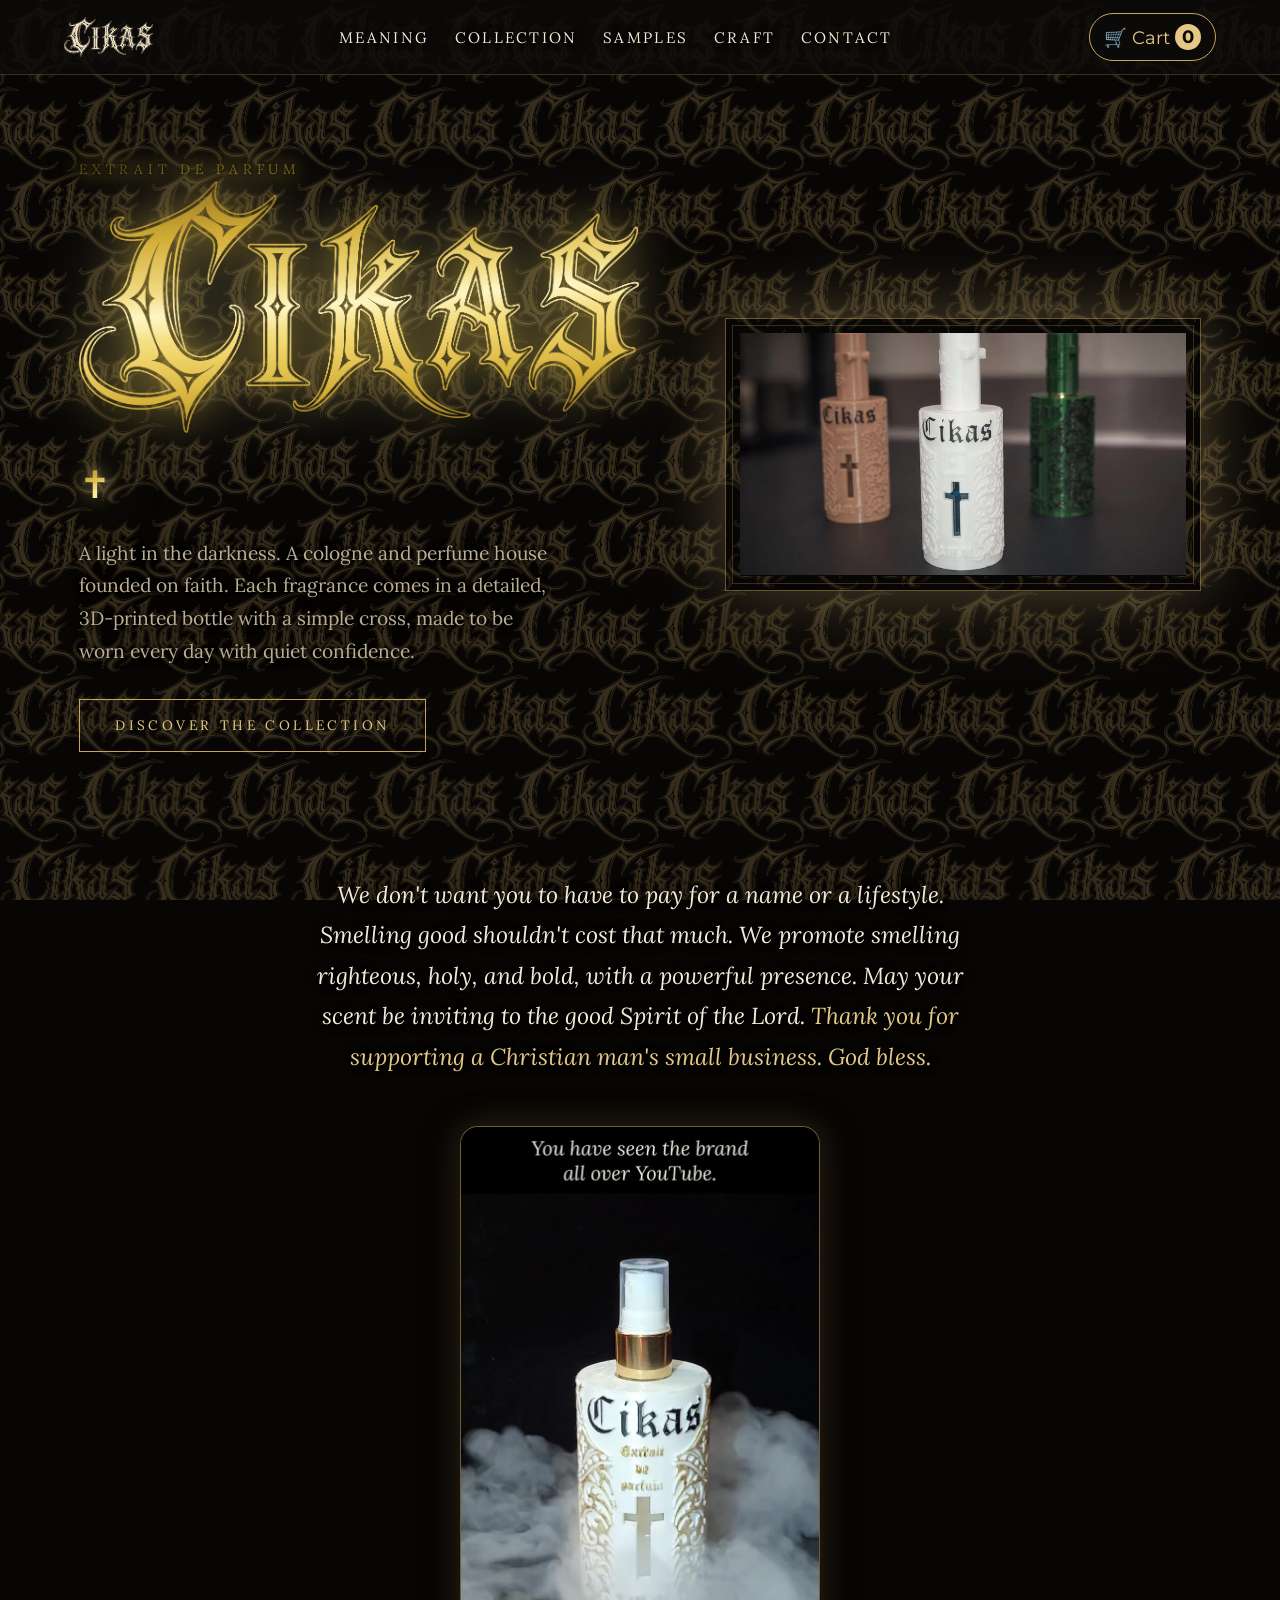
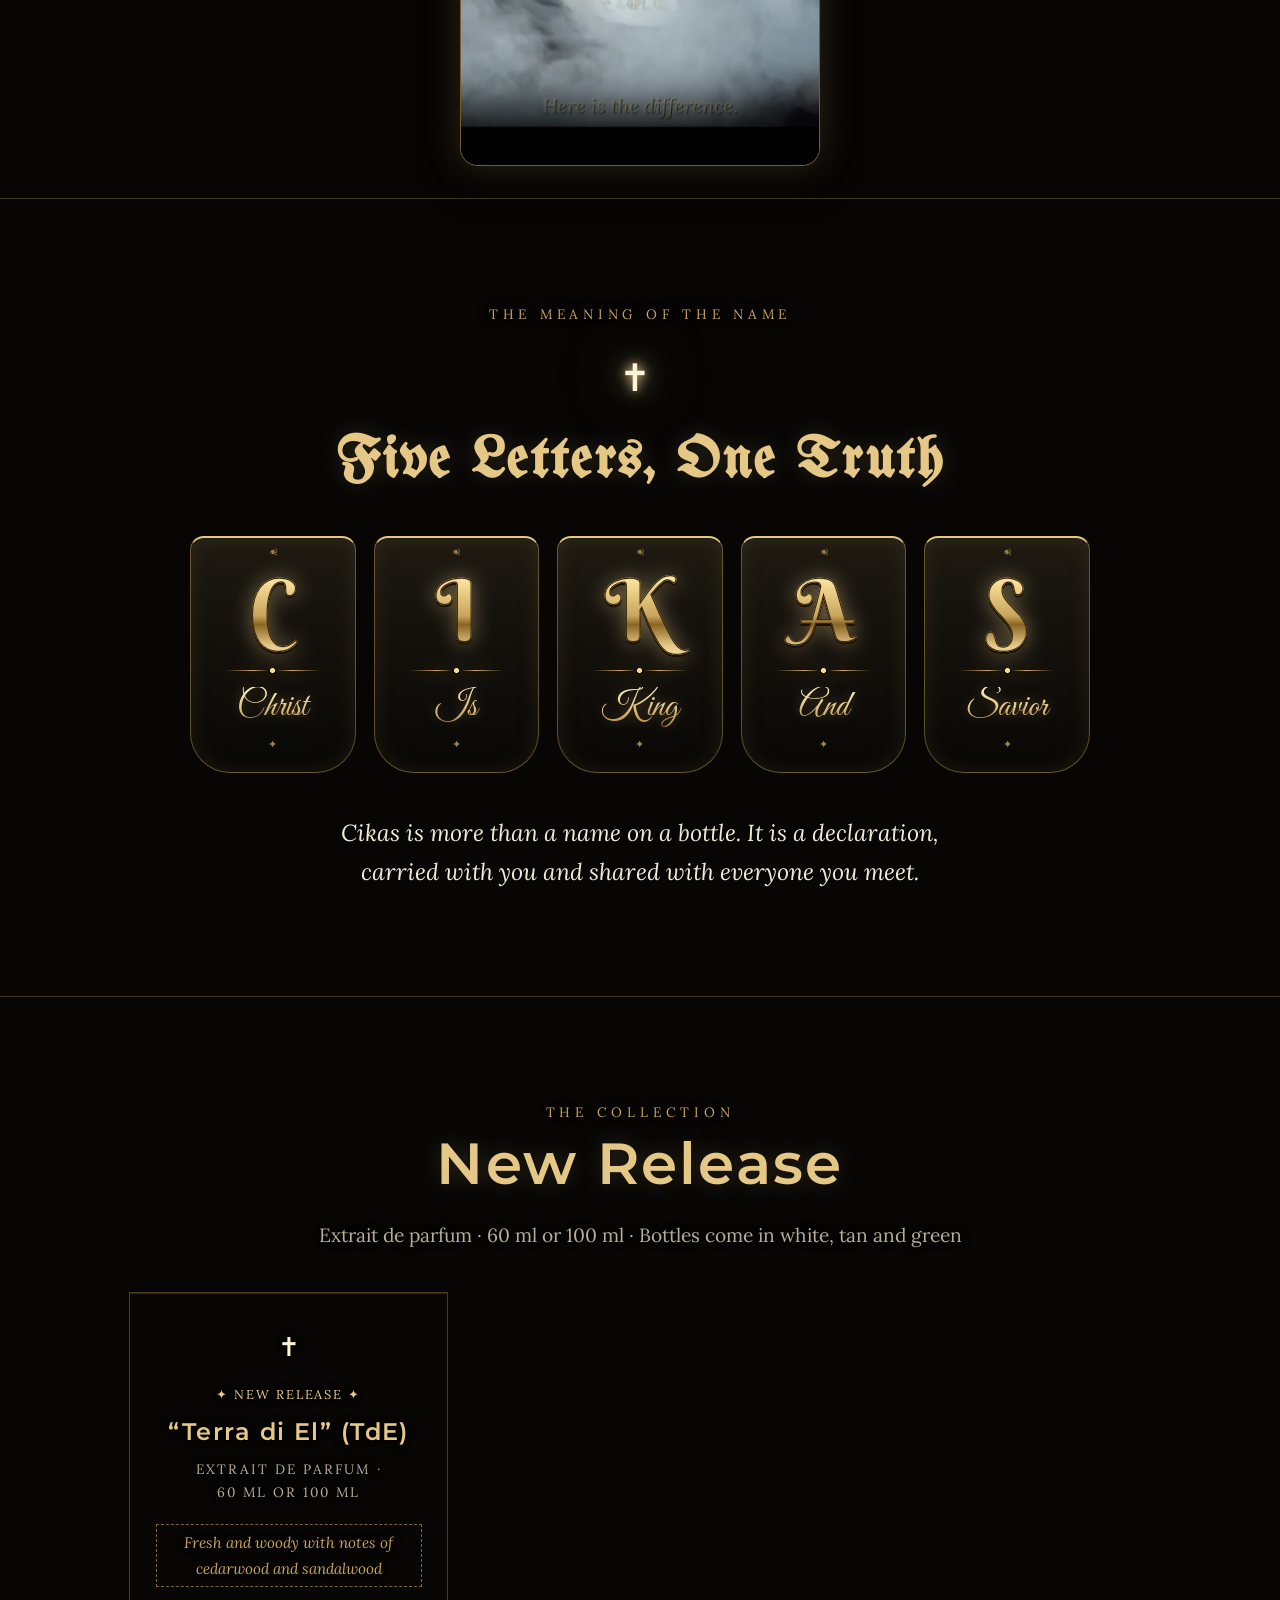
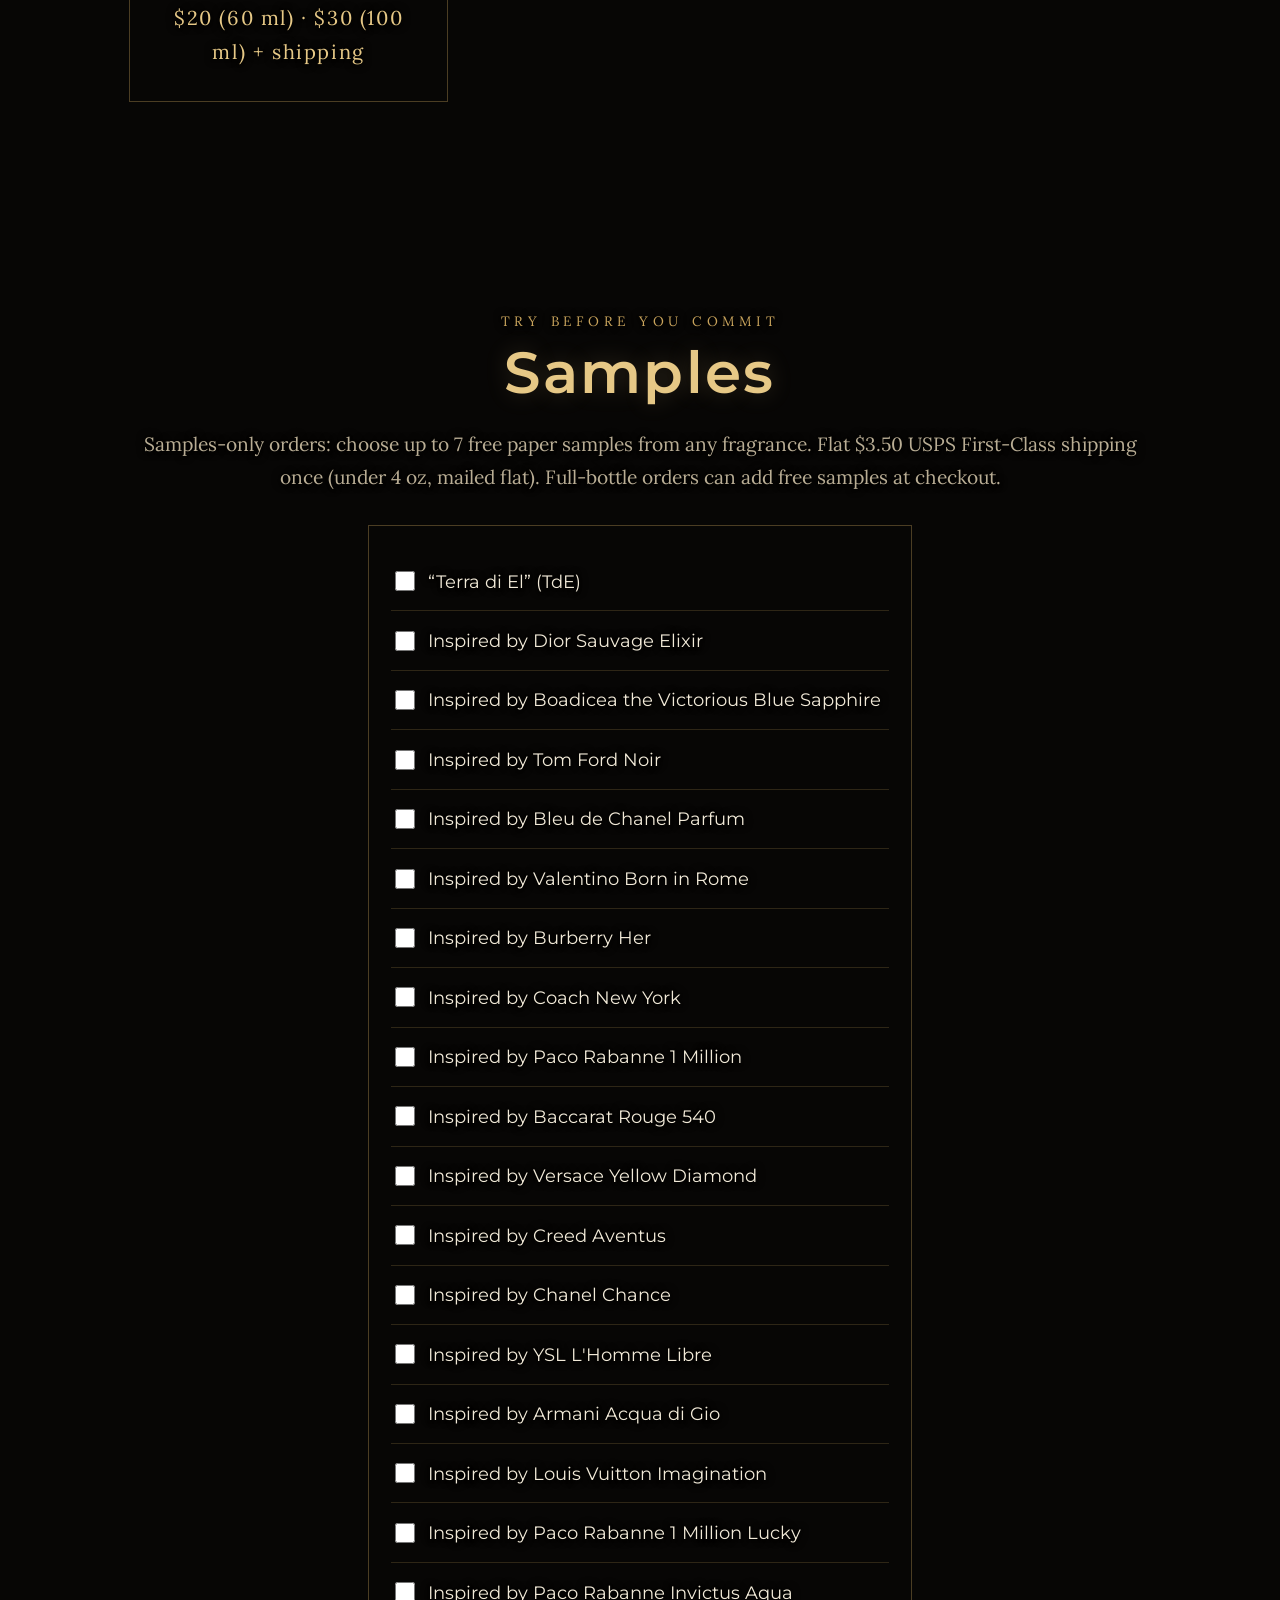
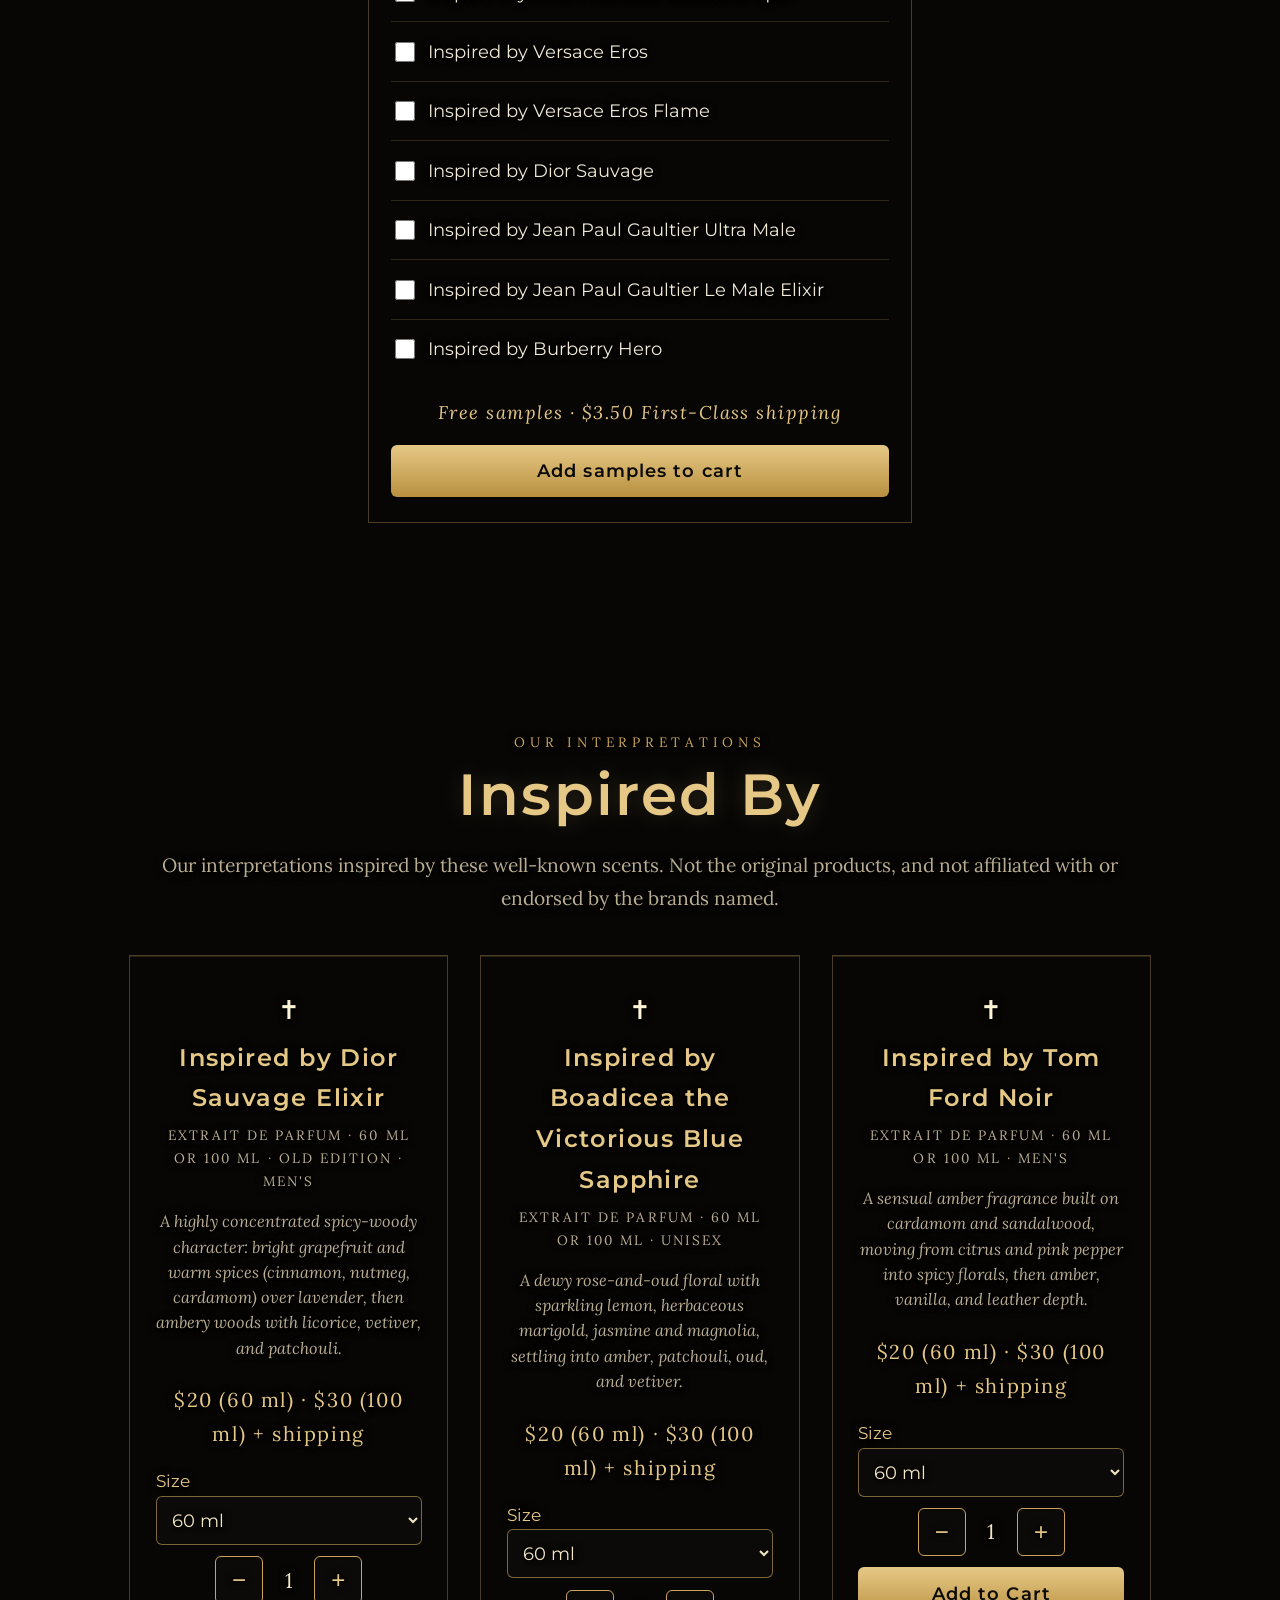
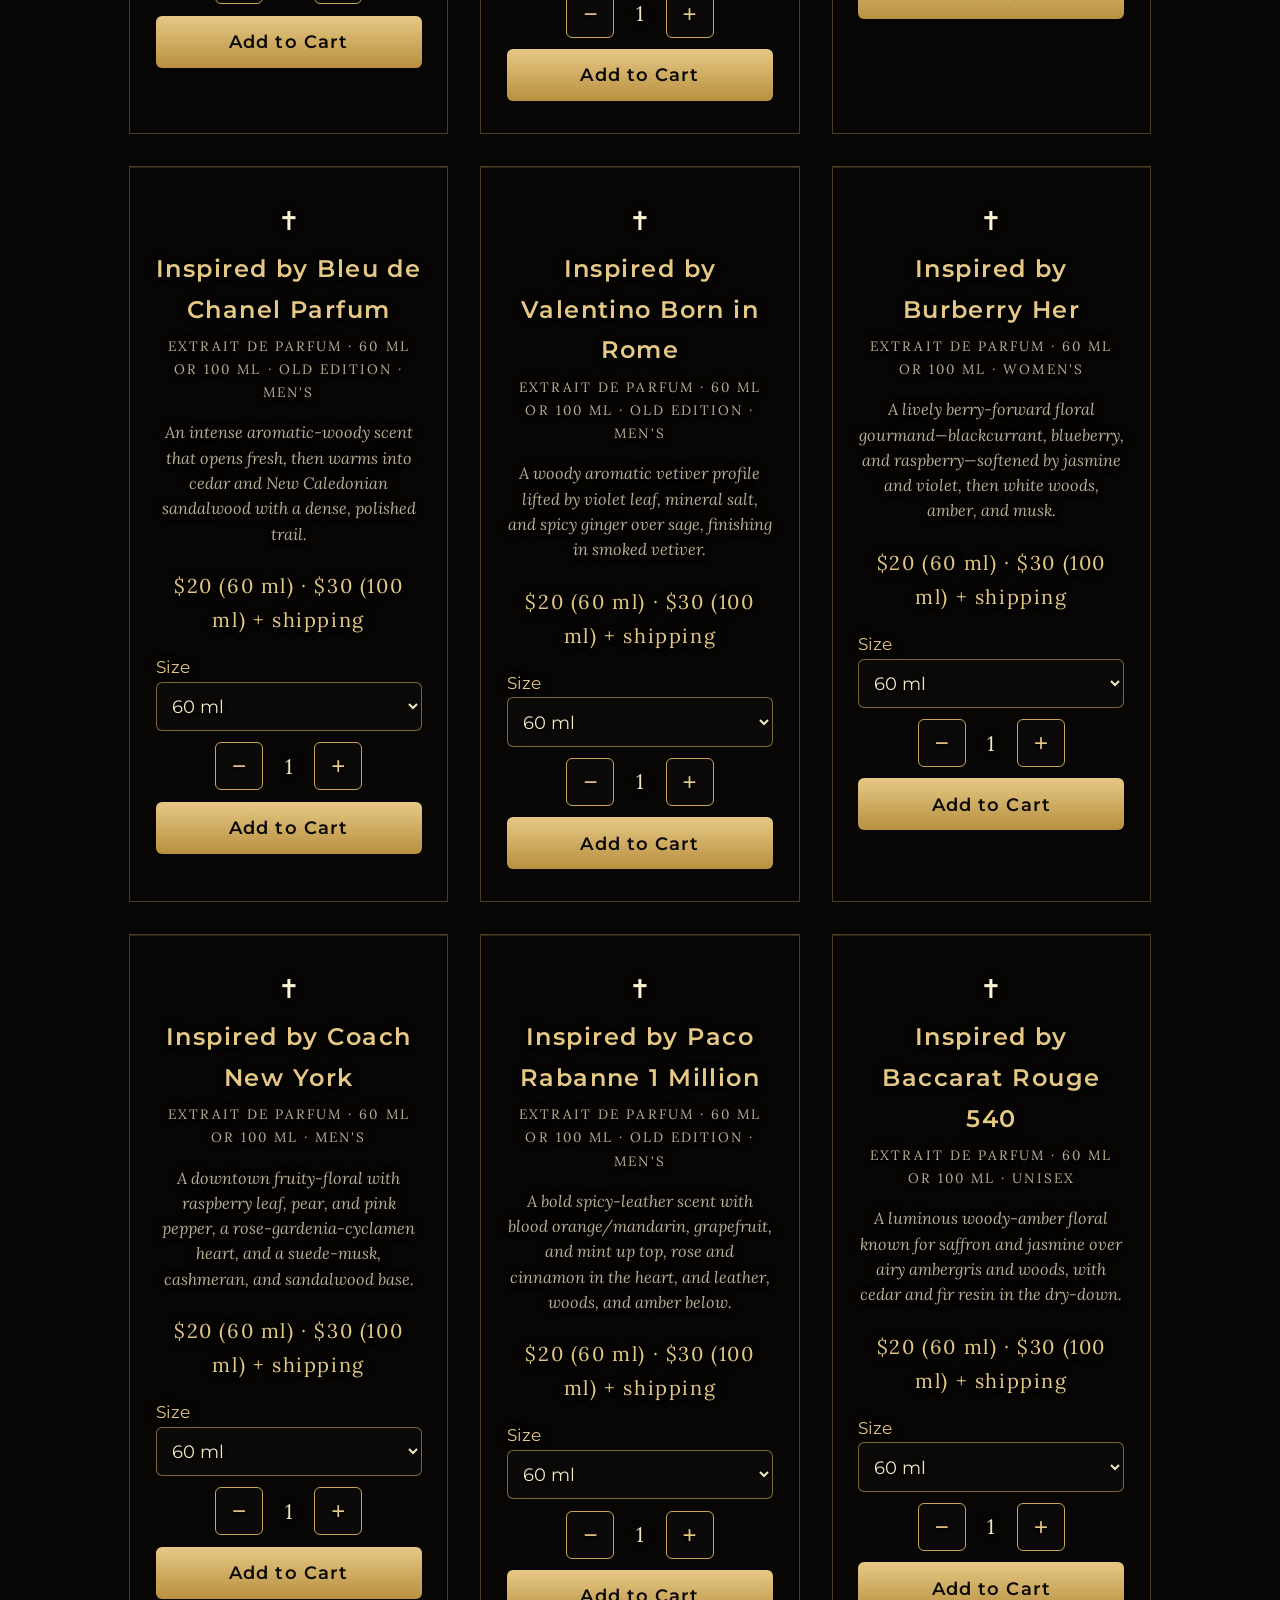
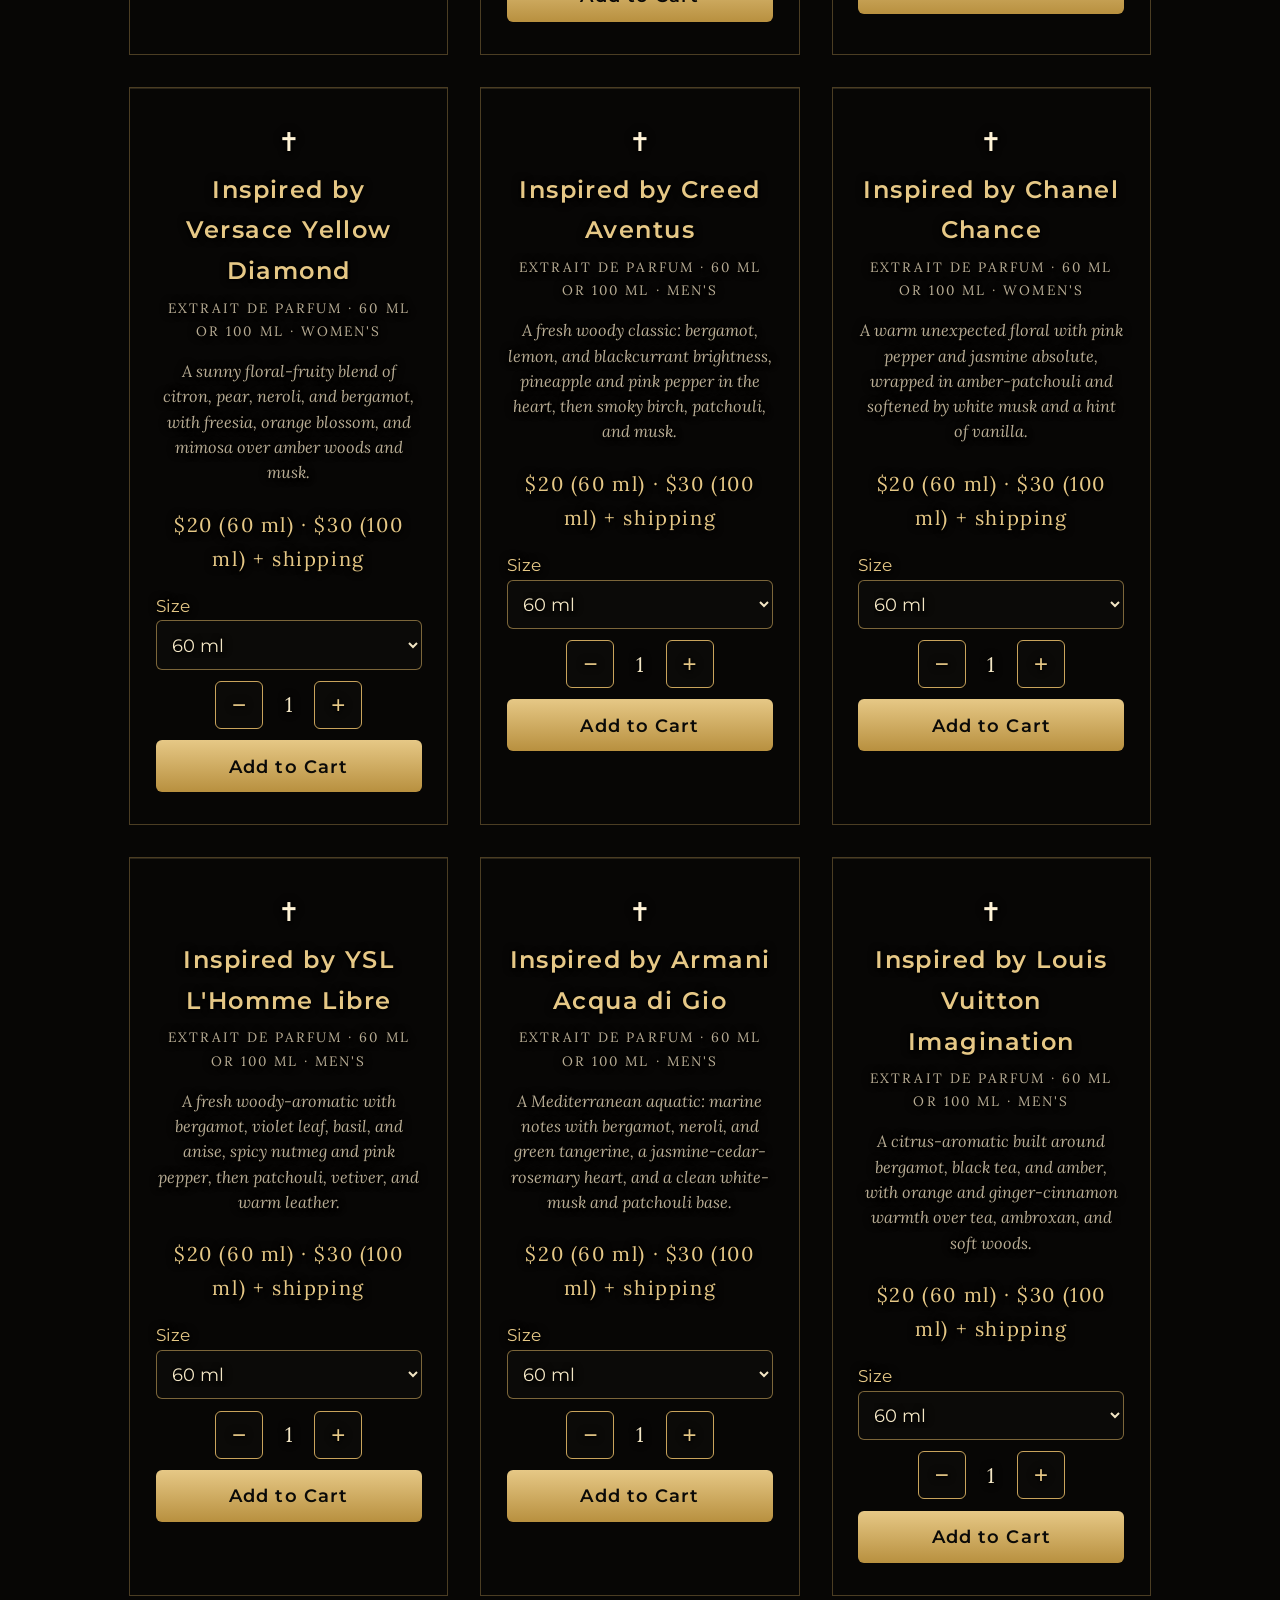
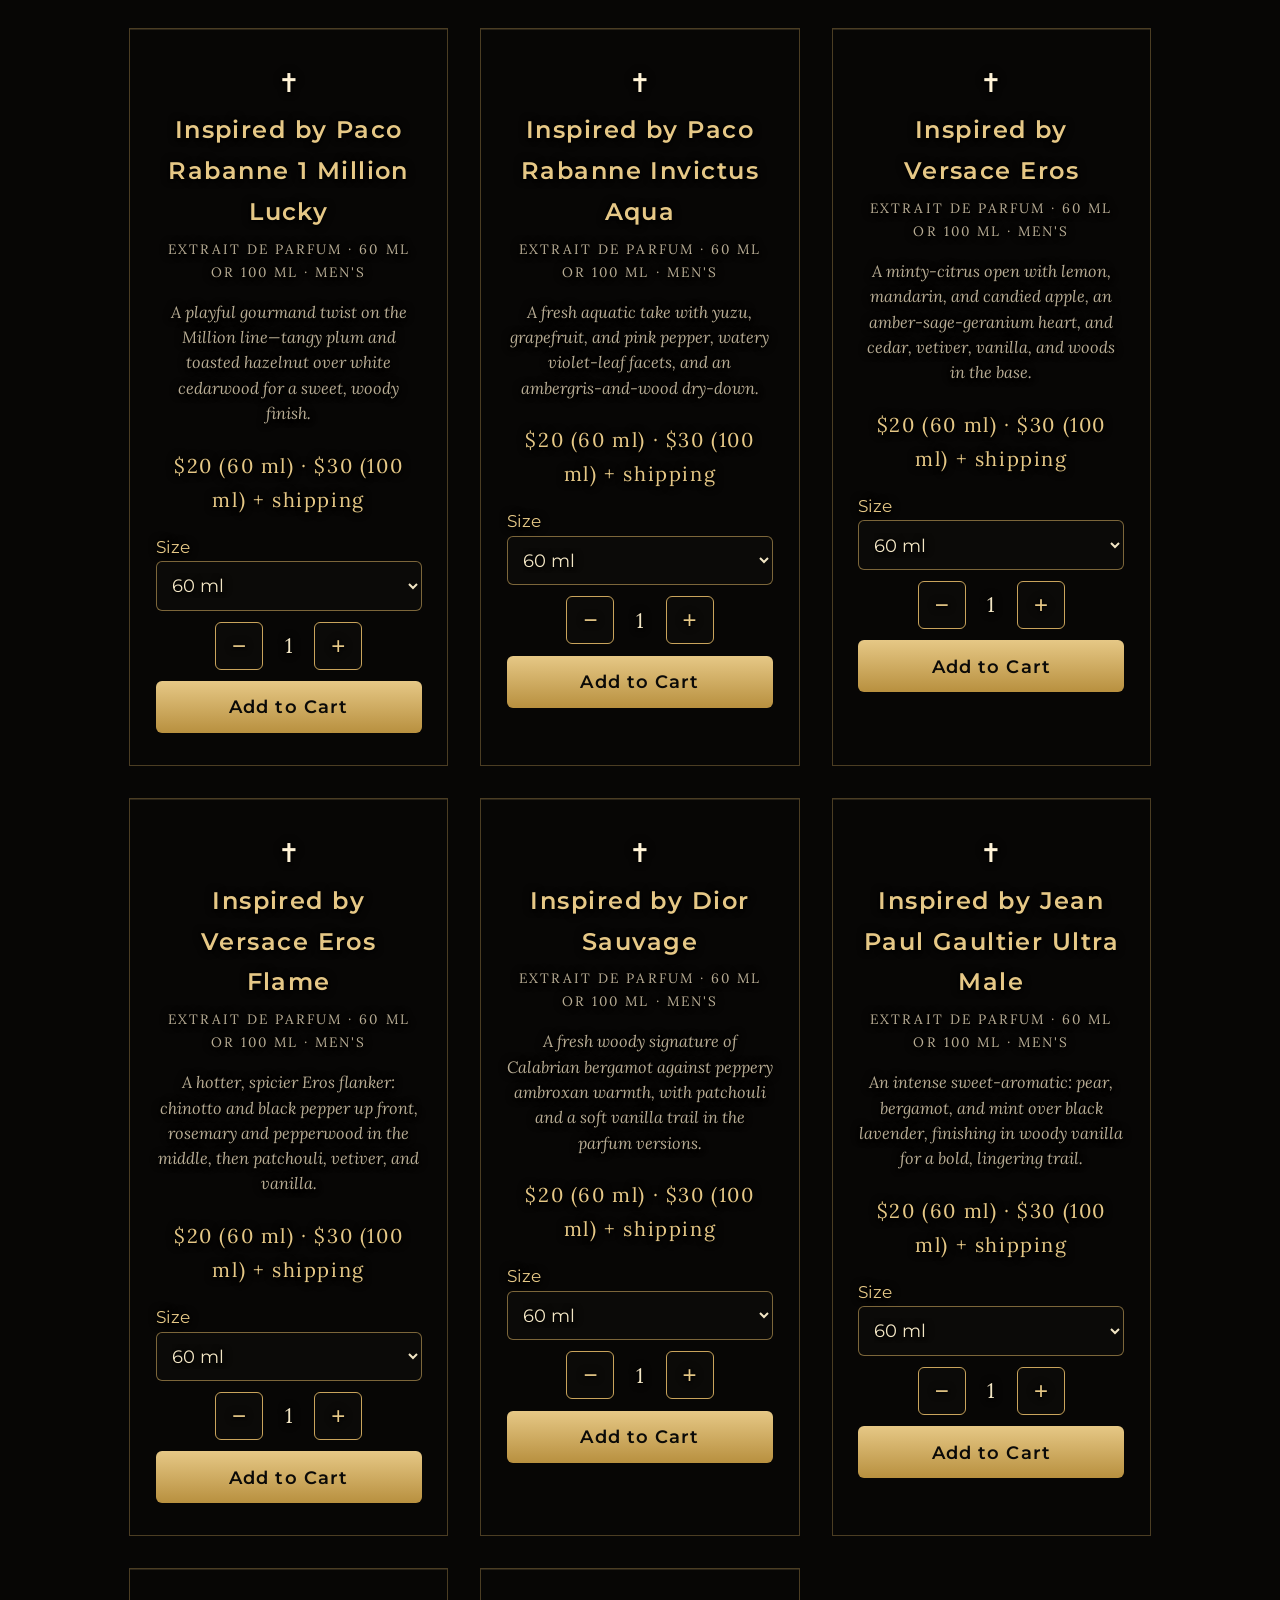
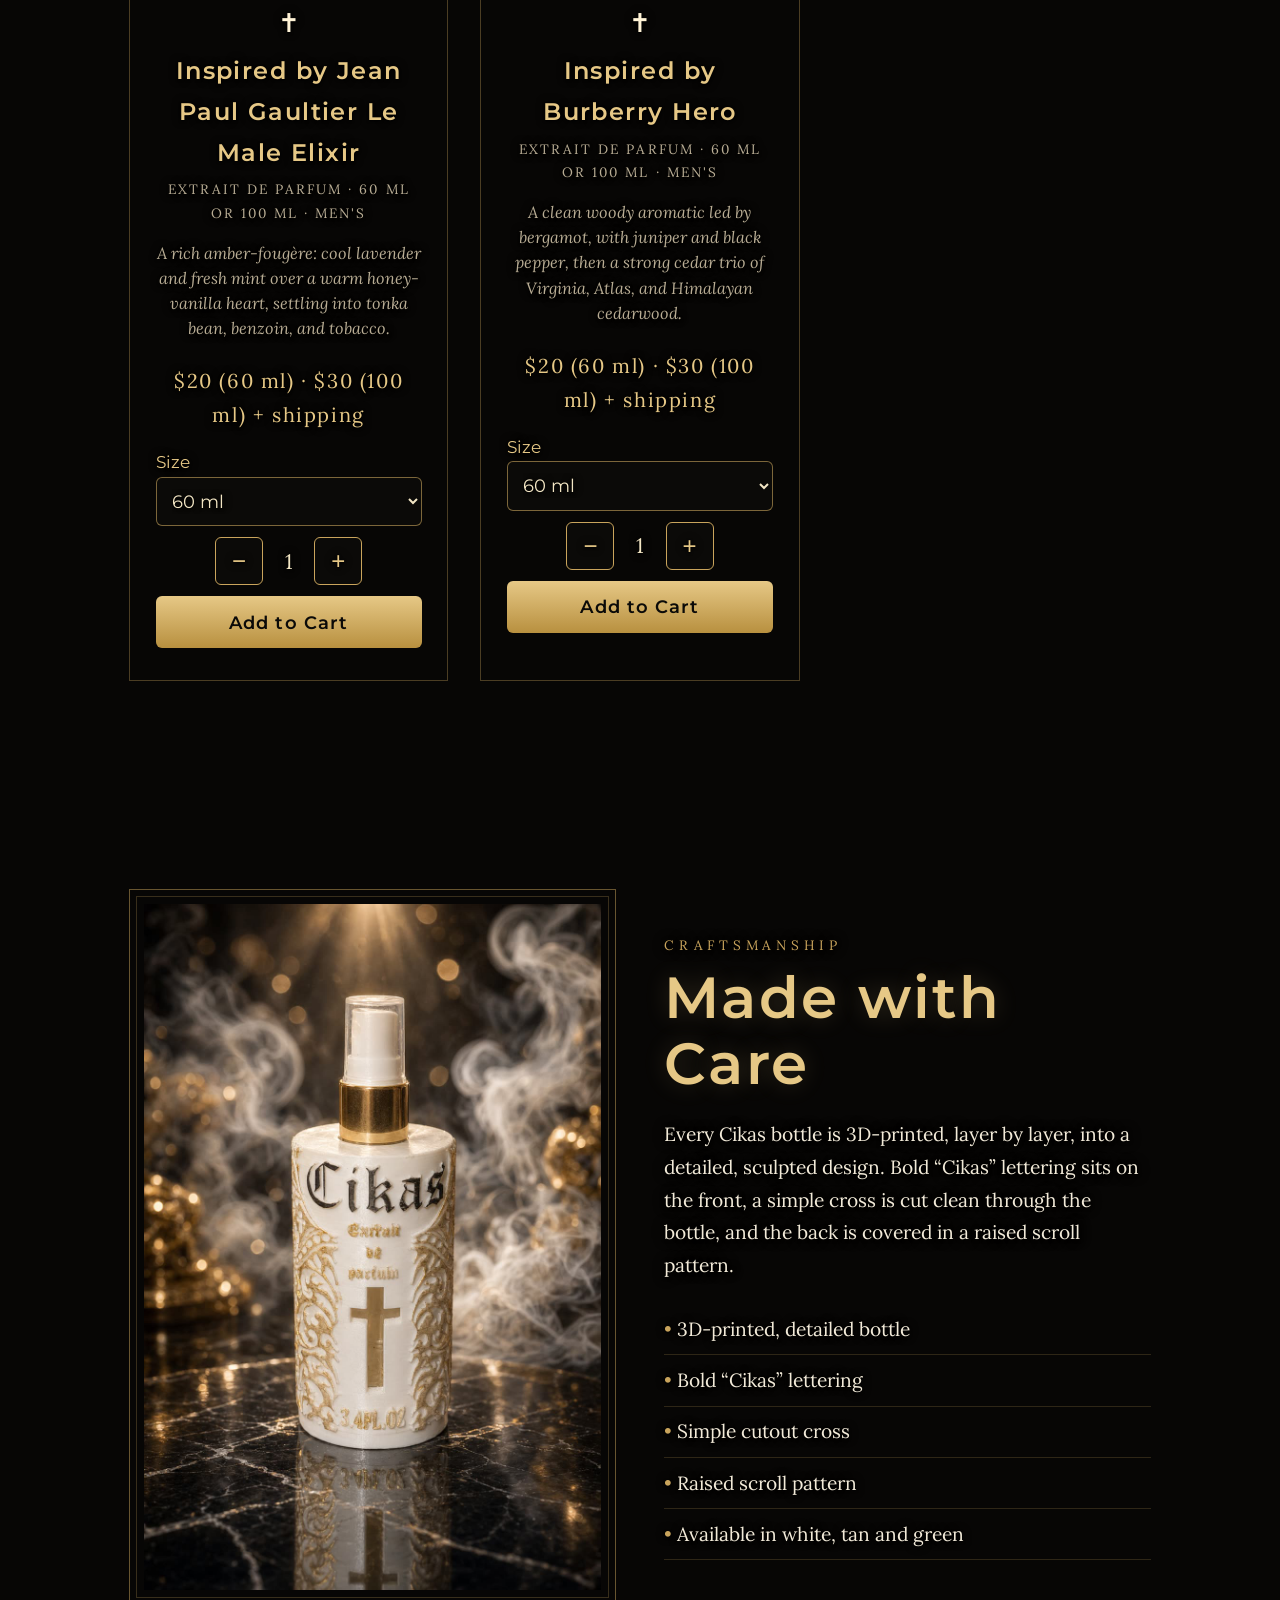
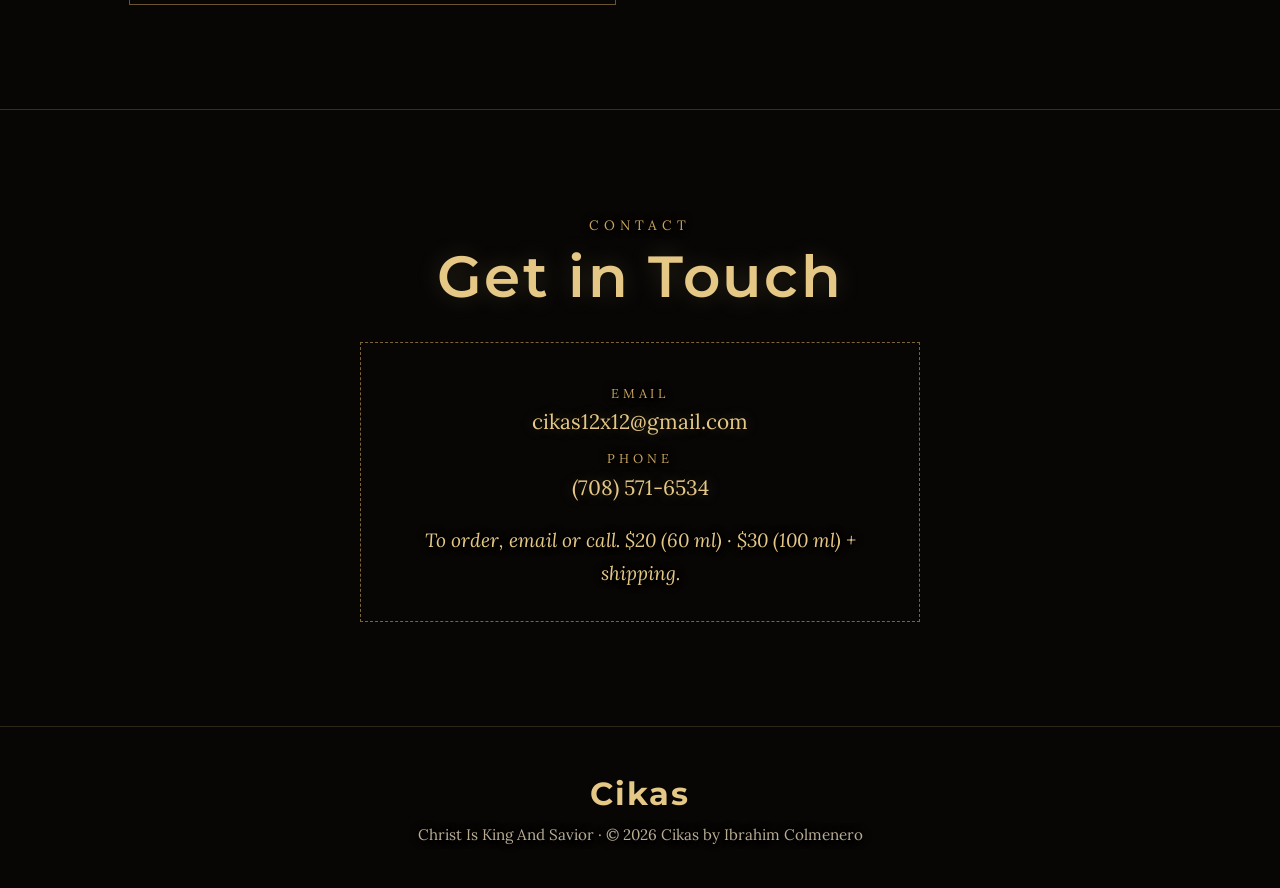
==== commit 7deece30: "Price: 60 ml $20, 100 ml $30" ====
--- a/index.html
+++ b/index.html
@@ -9,7 +9,7 @@
 <meta property="og:image" content="https://servantofthe7eyedlamb-eng.github.io/cikas/images/cikas-share.jpg"><meta property="og:image:width" content="1200"><meta property="og:image:height" content="630"><meta property="og:image:alt" content="Cikas: Christ Is King And Savior, website heading with Cikas bottles">
 <meta name="twitter:card" content="summary_large_image"><meta name="twitter:site" content="@yoleGulru">
 <meta name="twitter:title" content="Cikas — Christ Is King And Savior"><meta name="twitter:description" content="Extrait de parfum in hand-finished, 3D-printed ornate bottles. $20 a bottle."><meta name="twitter:image" content="https://servantofthe7eyedlamb-eng.github.io/cikas/images/cikas-share.jpg">
-<script type="application/ld+json">{"@context":"https://schema.org","@graph":[{"@type":"Organization","@id":"https://servantofthe7eyedlamb-eng.github.io/cikas/#org","name":"Cikas","alternateName":"Christ Is King And Savior","url":"https://servantofthe7eyedlamb-eng.github.io/cikas/","logo":"https://servantofthe7eyedlamb-eng.github.io/cikas/images/cikas-logo.png","email":"cikas12x12@gmail.com","sameAs":["https://x.com/yoleGulru"],"address":{"@type":"PostalAddress","addressRegion":"IL","addressCountry":"US"}},{"@type":"Product","name":"Cikas Extrait de Parfum","description":"Extrait de parfum in a hand-finished, 3D-printed ornate bottle.","brand":{"@id":"https://servantofthe7eyedlamb-eng.github.io/cikas/#org"},"image":"https://servantofthe7eyedlamb-eng.github.io/cikas/images/cikas-share.jpg","offers":{"@type":"Offer","price":"20.00","priceCurrency":"USD","availability":"https://schema.org/InStock","url":"https://servantofthe7eyedlamb-eng.github.io/cikas/#collection","seller":{"@id":"https://servantofthe7eyedlamb-eng.github.io/cikas/#org"}}}]}</script>
+<script type="application/ld+json">{"@context":"https://schema.org","@graph":[{"@type":"Organization","@id":"https://servantofthe7eyedlamb-eng.github.io/cikas/#org","name":"Cikas","alternateName":"Christ Is King And Savior","url":"https://servantofthe7eyedlamb-eng.github.io/cikas/","logo":"https://servantofthe7eyedlamb-eng.github.io/cikas/images/cikas-logo.png","email":"cikas12x12@gmail.com","sameAs":["https://x.com/yoleGulru"],"address":{"@type":"PostalAddress","addressRegion":"IL","addressCountry":"US"}},{"@type":"Product","name":"Cikas Extrait de Parfum","description":"Extrait de parfum in a hand-finished, 3D-printed ornate bottle.","brand":{"@id":"https://servantofthe7eyedlamb-eng.github.io/cikas/#org"},"image":"https://servantofthe7eyedlamb-eng.github.io/cikas/images/cikas-share.jpg","offers":{"@type":"Offer","price":"20.00","priceSpecification":{"@type":"UnitPriceSpecification","price":"20.00","priceCurrency":"USD","name":"60 ml"},"priceCurrency":"USD","availability":"https://schema.org/InStock","url":"https://servantofthe7eyedlamb-eng.github.io/cikas/#collection","seller":{"@id":"https://servantofthe7eyedlamb-eng.github.io/cikas/#org"}}}]}</script>
 <link rel="preconnect" href="https://fonts.googleapis.com"><link rel="preconnect" href="https://fonts.gstatic.com" crossorigin>
 <link href="https://fonts.googleapis.com/css2?family=Montserrat:wght@400;500;600;700&family=Lora:ital,wght@0,400;0,600;1,400&family=UnifrakturMaguntia&family=Great+Vibes&family=Playball&family=Berkshire+Swash&display=swap" rel="stylesheet">
 <style>
@@ -191,12 +191,12 @@
 <section id="collection"><div class="wrap" style="text-align:center">
 <p class="eyebrow">The Collection</p><h2>New Release</h2><p style="color:var(--muted)">Extrait de parfum · 60 ml or 100 ml · Bottles come in white, tan and green</p>
 <div class="grid3">
-<div class="card" hidden style="display:none"><div class="cardcross" aria-hidden="true">✝</div><h3>#7</h3><p class="spec">Extrait de Parfum · <span style="white-space:nowrap">60 ml or 100 ml</span></p><span class="ph">Scent notes coming soon</span><br><span class="price">$20 each + shipping</span></div>
-<div class="card" hidden style="display:none"><div class="cardcross" aria-hidden="true">✝</div><h3>#1</h3><p class="spec">Extrait de Parfum · <span style="white-space:nowrap">60 ml or 100 ml</span></p><span class="ph">Scent notes coming soon</span><br><span class="price">$20 each + shipping</span></div>
-<div class="card" hidden style="display:none"><div class="cardcross" aria-hidden="true">✝</div><h3>Holy 3</h3><p class="spec">Extrait de Parfum · <span style="white-space:nowrap">60 ml or 100 ml</span></p><span class="ph">Scent notes coming soon</span><br><span class="price">$20 each + shipping</span></div>
-<div class="card" hidden style="display:none"><div class="cardcross" aria-hidden="true">✝</div><h3>Tres En Uno</h3><p class="spec">Extrait de Parfum · <span style="white-space:nowrap">60 ml or 100 ml</span></p><span class="ph">Scent notes coming soon</span><br><span class="price">$20 each + shipping</span></div>
-<div class="card" hidden style="display:none"><div class="cardcross" aria-hidden="true">✝</div><h3>Cieloazul</h3><p class="spec">Extrait de Parfum · <span style="white-space:nowrap">60 ml or 100 ml</span></p><span class="ph">Scent notes coming soon</span><br><span class="price">$20 each + shipping</span></div>
-<div class="card"><div class="cardcross" aria-hidden="true">✝</div><span class="price" style="display:inline-block;margin-bottom:.4rem;letter-spacing:.15em;font-size:.8rem">✦ NEW RELEASE ✦</span><h3>“Terra di El” (TdE)</h3><p class="spec">Extrait de Parfum · <span style="white-space:nowrap">60 ml or 100 ml</span></p><span class="ph">Fresh and woody with notes of cedarwood and sandalwood</span><br><span class="price">$20 each + shipping</span></div>
+<div class="card" hidden style="display:none"><div class="cardcross" aria-hidden="true">✝</div><h3>#7</h3><p class="spec">Extrait de Parfum · <span style="white-space:nowrap">60 ml or 100 ml</span></p><span class="ph">Scent notes coming soon</span><br><span class="price">$20 (60 ml) · $30 (100 ml) + shipping</span></div>
+<div class="card" hidden style="display:none"><div class="cardcross" aria-hidden="true">✝</div><h3>#1</h3><p class="spec">Extrait de Parfum · <span style="white-space:nowrap">60 ml or 100 ml</span></p><span class="ph">Scent notes coming soon</span><br><span class="price">$20 (60 ml) · $30 (100 ml) + shipping</span></div>
+<div class="card" hidden style="display:none"><div class="cardcross" aria-hidden="true">✝</div><h3>Holy 3</h3><p class="spec">Extrait de Parfum · <span style="white-space:nowrap">60 ml or 100 ml</span></p><span class="ph">Scent notes coming soon</span><br><span class="price">$20 (60 ml) · $30 (100 ml) + shipping</span></div>
+<div class="card" hidden style="display:none"><div class="cardcross" aria-hidden="true">✝</div><h3>Tres En Uno</h3><p class="spec">Extrait de Parfum · <span style="white-space:nowrap">60 ml or 100 ml</span></p><span class="ph">Scent notes coming soon</span><br><span class="price">$20 (60 ml) · $30 (100 ml) + shipping</span></div>
+<div class="card" hidden style="display:none"><div class="cardcross" aria-hidden="true">✝</div><h3>Cieloazul</h3><p class="spec">Extrait de Parfum · <span style="white-space:nowrap">60 ml or 100 ml</span></p><span class="ph">Scent notes coming soon</span><br><span class="price">$20 (60 ml) · $30 (100 ml) + shipping</span></div>
+<div class="card"><div class="cardcross" aria-hidden="true">✝</div><span class="price" style="display:inline-block;margin-bottom:.4rem;letter-spacing:.15em;font-size:.8rem">✦ NEW RELEASE ✦</span><h3>“Terra di El” (TdE)</h3><p class="spec">Extrait de Parfum · <span style="white-space:nowrap">60 ml or 100 ml</span></p><span class="ph">Fresh and woody with notes of cedarwood and sandalwood</span><br><span class="price">$20 (60 ml) · $30 (100 ml) + shipping</span></div>
 </div></div></section>
 <section id="samples"><div class="wrap" style="text-align:center">
 <p class="eyebrow">Try Before You Commit</p><h2>Samples</h2>
@@ -241,29 +241,29 @@
 <section id="inspired"><div class="wrap" style="text-align:center">
 <p class="eyebrow">Our Interpretations</p><h2>Inspired By</h2><p style="color:var(--muted)">Our interpretations inspired by these well-known scents. Not the original products, and not affiliated with or endorsed by the brands named.</p>
 <div class="grid3">
-<div class="card"><div class="cardcross" aria-hidden="true">✝</div><h3>Inspired by Dior Sauvage Elixir</h3><p class="spec">Extrait de Parfum · 60 ml or 100 ml · Old edition · Men's</p><p class="desc">A highly concentrated spicy-woody character: bright grapefruit and warm spices (cinnamon, nutmeg, cardamom) over lavender, then ambery woods with licorice, vetiver, and patchouli.</p><span class="price">$20 + shipping</span></div>
-<div class="card"><div class="cardcross" aria-hidden="true">✝</div><h3>Inspired by Boadicea the Victorious Blue Sapphire</h3><p class="spec">Extrait de Parfum · 60 ml or 100 ml · Unisex</p><p class="desc">A dewy rose-and-oud floral with sparkling lemon, herbaceous marigold, jasmine and magnolia, settling into amber, patchouli, oud, and vetiver.</p><span class="price">$20 + shipping</span></div>
-<div class="card"><div class="cardcross" aria-hidden="true">✝</div><h3>Inspired by Tom Ford Noir</h3><p class="spec">Extrait de Parfum · 60 ml or 100 ml · Men's</p><p class="desc">A sensual amber fragrance built on cardamom and sandalwood, moving from citrus and pink pepper into spicy florals, then amber, vanilla, and leather depth.</p><span class="price">$20 + shipping</span></div>
-<div class="card"><div class="cardcross" aria-hidden="true">✝</div><h3>Inspired by Bleu de Chanel Parfum</h3><p class="spec">Extrait de Parfum · 60 ml or 100 ml · Old edition · Men's</p><p class="desc">An intense aromatic-woody scent that opens fresh, then warms into cedar and New Caledonian sandalwood with a dense, polished trail.</p><span class="price">$20 + shipping</span></div>
-<div class="card"><div class="cardcross" aria-hidden="true">✝</div><h3>Inspired by Valentino Born in Rome</h3><p class="spec">Extrait de Parfum · 60 ml or 100 ml · Old edition · Men's</p><p class="desc">A woody aromatic vetiver profile lifted by violet leaf, mineral salt, and spicy ginger over sage, finishing in smoked vetiver.</p><span class="price">$20 + shipping</span></div>
-<div class="card"><div class="cardcross" aria-hidden="true">✝</div><h3>Inspired by Burberry Her</h3><p class="spec">Extrait de Parfum · 60 ml or 100 ml · Women's</p><p class="desc">A lively berry-forward floral gourmand—blackcurrant, blueberry, and raspberry—softened by jasmine and violet, then white woods, amber, and musk.</p><span class="price">$20 + shipping</span></div>
-<div class="card"><div class="cardcross" aria-hidden="true">✝</div><h3>Inspired by Coach New York</h3><p class="spec">Extrait de Parfum · 60 ml or 100 ml · Men's</p><p class="desc">A downtown fruity-floral with raspberry leaf, pear, and pink pepper, a rose-gardenia-cyclamen heart, and a suede-musk, cashmeran, and sandalwood base.</p><span class="price">$20 + shipping</span></div>
-<div class="card"><div class="cardcross" aria-hidden="true">✝</div><h3>Inspired by Paco Rabanne 1 Million</h3><p class="spec">Extrait de Parfum · 60 ml or 100 ml · Old edition · Men's</p><p class="desc">A bold spicy-leather scent with blood orange/mandarin, grapefruit, and mint up top, rose and cinnamon in the heart, and leather, woods, and amber below.</p><span class="price">$20 + shipping</span></div>
-<div class="card"><div class="cardcross" aria-hidden="true">✝</div><h3>Inspired by Baccarat Rouge 540</h3><p class="spec">Extrait de Parfum · 60 ml or 100 ml · Unisex</p><p class="desc">A luminous woody-amber floral known for saffron and jasmine over airy ambergris and woods, with cedar and fir resin in the dry-down.</p><span class="price">$20 + shipping</span></div>
-<div class="card"><div class="cardcross" aria-hidden="true">✝</div><h3>Inspired by Versace Yellow Diamond</h3><p class="spec">Extrait de Parfum · 60 ml or 100 ml · Women's</p><p class="desc">A sunny floral-fruity blend of citron, pear, neroli, and bergamot, with freesia, orange blossom, and mimosa over amber woods and musk.</p><span class="price">$20 + shipping</span></div>
-<div class="card"><div class="cardcross" aria-hidden="true">✝</div><h3>Inspired by Creed Aventus</h3><p class="spec">Extrait de Parfum · 60 ml or 100 ml · Men's</p><p class="desc">A fresh woody classic: bergamot, lemon, and blackcurrant brightness, pineapple and pink pepper in the heart, then smoky birch, patchouli, and musk.</p><span class="price">$20 + shipping</span></div>
-<div class="card"><div class="cardcross" aria-hidden="true">✝</div><h3>Inspired by Chanel Chance</h3><p class="spec">Extrait de Parfum · 60 ml or 100 ml · Women's</p><p class="desc">A warm unexpected floral with pink pepper and jasmine absolute, wrapped in amber-patchouli and softened by white musk and a hint of vanilla.</p><span class="price">$20 + shipping</span></div>
-<div class="card"><div class="cardcross" aria-hidden="true">✝</div><h3>Inspired by YSL L'Homme Libre</h3><p class="spec">Extrait de Parfum · 60 ml or 100 ml · Men's</p><p class="desc">A fresh woody-aromatic with bergamot, violet leaf, basil, and anise, spicy nutmeg and pink pepper, then patchouli, vetiver, and warm leather.</p><span class="price">$20 + shipping</span></div>
-<div class="card"><div class="cardcross" aria-hidden="true">✝</div><h3>Inspired by Armani Acqua di Gio</h3><p class="spec">Extrait de Parfum · 60 ml or 100 ml · Men's</p><p class="desc">A Mediterranean aquatic: marine notes with bergamot, neroli, and green tangerine, a jasmine-cedar-rosemary heart, and a clean white-musk and patchouli base.</p><span class="price">$20 + shipping</span></div>
-<div class="card"><div class="cardcross" aria-hidden="true">✝</div><h3>Inspired by Louis Vuitton Imagination</h3><p class="spec">Extrait de Parfum · 60 ml or 100 ml · Men's</p><p class="desc">A citrus-aromatic built around bergamot, black tea, and amber, with orange and ginger-cinnamon warmth over tea, ambroxan, and soft woods.</p><span class="price">$20 + shipping</span></div>
-<div class="card"><div class="cardcross" aria-hidden="true">✝</div><span class="newbadge" data-until="2026-10-29">New</span><h3>Inspired by Paco Rabanne 1 Million Lucky</h3><p class="spec">Extrait de Parfum · 60 ml or 100 ml · Men's</p><p class="desc">A playful gourmand twist on the Million line—tangy plum and toasted hazelnut over white cedarwood for a sweet, woody finish.</p><span class="price">$20 + shipping</span></div>
-<div class="card"><div class="cardcross" aria-hidden="true">✝</div><span class="newbadge" data-until="2026-10-29">New</span><h3>Inspired by Paco Rabanne Invictus Aqua</h3><p class="spec">Extrait de Parfum · 60 ml or 100 ml · Men's</p><p class="desc">A fresh aquatic take with yuzu, grapefruit, and pink pepper, watery violet-leaf facets, and an ambergris-and-wood dry-down.</p><span class="price">$20 + shipping</span></div>
-<div class="card"><div class="cardcross" aria-hidden="true">✝</div><span class="newbadge" data-until="2026-10-29">New</span><h3>Inspired by Versace Eros</h3><p class="spec">Extrait de Parfum · 60 ml or 100 ml · Men's</p><p class="desc">A minty-citrus open with lemon, mandarin, and candied apple, an amber-sage-geranium heart, and cedar, vetiver, vanilla, and woods in the base.</p><span class="price">$20 + shipping</span></div>
-<div class="card"><div class="cardcross" aria-hidden="true">✝</div><span class="newbadge" data-until="2026-10-29">New</span><h3>Inspired by Versace Eros Flame</h3><p class="spec">Extrait de Parfum · 60 ml or 100 ml · Men's</p><p class="desc">A hotter, spicier Eros flanker: chinotto and black pepper up front, rosemary and pepperwood in the middle, then patchouli, vetiver, and vanilla.</p><span class="price">$20 + shipping</span></div>
-<div class="card"><div class="cardcross" aria-hidden="true">✝</div><span class="newbadge" data-until="2026-10-29">New</span><h3>Inspired by Dior Sauvage</h3><p class="spec">Extrait de Parfum · 60 ml or 100 ml · Men's</p><p class="desc">A fresh woody signature of Calabrian bergamot against peppery ambroxan warmth, with patchouli and a soft vanilla trail in the parfum versions.</p><span class="price">$20 + shipping</span></div>
-<div class="card"><div class="cardcross" aria-hidden="true">✝</div><span class="newbadge" data-until="2026-10-29">New</span><h3>Inspired by Jean Paul Gaultier Ultra Male</h3><p class="spec">Extrait de Parfum · 60 ml or 100 ml · Men's</p><p class="desc">An intense sweet-aromatic: pear, bergamot, and mint over black lavender, finishing in woody vanilla for a bold, lingering trail.</p><span class="price">$20 + shipping</span></div>
-<div class="card"><div class="cardcross" aria-hidden="true">✝</div><h3>Inspired by Jean Paul Gaultier Le Male Elixir</h3><p class="spec">Extrait de Parfum · 60 ml or 100 ml · Men's</p><p class="desc">A rich amber-fougère: cool lavender and fresh mint over a warm honey-vanilla heart, settling into tonka bean, benzoin, and tobacco.</p><span class="price">$20 + shipping</span></div>
-<div class="card"><div class="cardcross" aria-hidden="true">✝</div><h3>Inspired by Burberry Hero</h3><p class="spec">Extrait de Parfum · 60 ml or 100 ml · Men's</p><p class="desc">A clean woody aromatic led by bergamot, with juniper and black pepper, then a strong cedar trio of Virginia, Atlas, and Himalayan cedarwood.</p><span class="price">$20 + shipping</span></div>
+<div class="card"><div class="cardcross" aria-hidden="true">✝</div><h3>Inspired by Dior Sauvage Elixir</h3><p class="spec">Extrait de Parfum · 60 ml or 100 ml · Old edition · Men's</p><p class="desc">A highly concentrated spicy-woody character: bright grapefruit and warm spices (cinnamon, nutmeg, cardamom) over lavender, then ambery woods with licorice, vetiver, and patchouli.</p><span class="price">$20 (60 ml) · $30 (100 ml) + shipping</span></div>
+<div class="card"><div class="cardcross" aria-hidden="true">✝</div><h3>Inspired by Boadicea the Victorious Blue Sapphire</h3><p class="spec">Extrait de Parfum · 60 ml or 100 ml · Unisex</p><p class="desc">A dewy rose-and-oud floral with sparkling lemon, herbaceous marigold, jasmine and magnolia, settling into amber, patchouli, oud, and vetiver.</p><span class="price">$20 (60 ml) · $30 (100 ml) + shipping</span></div>
+<div class="card"><div class="cardcross" aria-hidden="true">✝</div><h3>Inspired by Tom Ford Noir</h3><p class="spec">Extrait de Parfum · 60 ml or 100 ml · Men's</p><p class="desc">A sensual amber fragrance built on cardamom and sandalwood, moving from citrus and pink pepper into spicy florals, then amber, vanilla, and leather depth.</p><span class="price">$20 (60 ml) · $30 (100 ml) + shipping</span></div>
+<div class="card"><div class="cardcross" aria-hidden="true">✝</div><h3>Inspired by Bleu de Chanel Parfum</h3><p class="spec">Extrait de Parfum · 60 ml or 100 ml · Old edition · Men's</p><p class="desc">An intense aromatic-woody scent that opens fresh, then warms into cedar and New Caledonian sandalwood with a dense, polished trail.</p><span class="price">$20 (60 ml) · $30 (100 ml) + shipping</span></div>
+<div class="card"><div class="cardcross" aria-hidden="true">✝</div><h3>Inspired by Valentino Born in Rome</h3><p class="spec">Extrait de Parfum · 60 ml or 100 ml · Old edition · Men's</p><p class="desc">A woody aromatic vetiver profile lifted by violet leaf, mineral salt, and spicy ginger over sage, finishing in smoked vetiver.</p><span class="price">$20 (60 ml) · $30 (100 ml) + shipping</span></div>
+<div class="card"><div class="cardcross" aria-hidden="true">✝</div><h3>Inspired by Burberry Her</h3><p class="spec">Extrait de Parfum · 60 ml or 100 ml · Women's</p><p class="desc">A lively berry-forward floral gourmand—blackcurrant, blueberry, and raspberry—softened by jasmine and violet, then white woods, amber, and musk.</p><span class="price">$20 (60 ml) · $30 (100 ml) + shipping</span></div>
+<div class="card"><div class="cardcross" aria-hidden="true">✝</div><h3>Inspired by Coach New York</h3><p class="spec">Extrait de Parfum · 60 ml or 100 ml · Men's</p><p class="desc">A downtown fruity-floral with raspberry leaf, pear, and pink pepper, a rose-gardenia-cyclamen heart, and a suede-musk, cashmeran, and sandalwood base.</p><span class="price">$20 (60 ml) · $30 (100 ml) + shipping</span></div>
+<div class="card"><div class="cardcross" aria-hidden="true">✝</div><h3>Inspired by Paco Rabanne 1 Million</h3><p class="spec">Extrait de Parfum · 60 ml or 100 ml · Old edition · Men's</p><p class="desc">A bold spicy-leather scent with blood orange/mandarin, grapefruit, and mint up top, rose and cinnamon in the heart, and leather, woods, and amber below.</p><span class="price">$20 (60 ml) · $30 (100 ml) + shipping</span></div>
+<div class="card"><div class="cardcross" aria-hidden="true">✝</div><h3>Inspired by Baccarat Rouge 540</h3><p class="spec">Extrait de Parfum · 60 ml or 100 ml · Unisex</p><p class="desc">A luminous woody-amber floral known for saffron and jasmine over airy ambergris and woods, with cedar and fir resin in the dry-down.</p><span class="price">$20 (60 ml) · $30 (100 ml) + shipping</span></div>
+<div class="card"><div class="cardcross" aria-hidden="true">✝</div><h3>Inspired by Versace Yellow Diamond</h3><p class="spec">Extrait de Parfum · 60 ml or 100 ml · Women's</p><p class="desc">A sunny floral-fruity blend of citron, pear, neroli, and bergamot, with freesia, orange blossom, and mimosa over amber woods and musk.</p><span class="price">$20 (60 ml) · $30 (100 ml) + shipping</span></div>
+<div class="card"><div class="cardcross" aria-hidden="true">✝</div><h3>Inspired by Creed Aventus</h3><p class="spec">Extrait de Parfum · 60 ml or 100 ml · Men's</p><p class="desc">A fresh woody classic: bergamot, lemon, and blackcurrant brightness, pineapple and pink pepper in the heart, then smoky birch, patchouli, and musk.</p><span class="price">$20 (60 ml) · $30 (100 ml) + shipping</span></div>
+<div class="card"><div class="cardcross" aria-hidden="true">✝</div><h3>Inspired by Chanel Chance</h3><p class="spec">Extrait de Parfum · 60 ml or 100 ml · Women's</p><p class="desc">A warm unexpected floral with pink pepper and jasmine absolute, wrapped in amber-patchouli and softened by white musk and a hint of vanilla.</p><span class="price">$20 (60 ml) · $30 (100 ml) + shipping</span></div>
+<div class="card"><div class="cardcross" aria-hidden="true">✝</div><h3>Inspired by YSL L'Homme Libre</h3><p class="spec">Extrait de Parfum · 60 ml or 100 ml · Men's</p><p class="desc">A fresh woody-aromatic with bergamot, violet leaf, basil, and anise, spicy nutmeg and pink pepper, then patchouli, vetiver, and warm leather.</p><span class="price">$20 (60 ml) · $30 (100 ml) + shipping</span></div>
+<div class="card"><div class="cardcross" aria-hidden="true">✝</div><h3>Inspired by Armani Acqua di Gio</h3><p class="spec">Extrait de Parfum · 60 ml or 100 ml · Men's</p><p class="desc">A Mediterranean aquatic: marine notes with bergamot, neroli, and green tangerine, a jasmine-cedar-rosemary heart, and a clean white-musk and patchouli base.</p><span class="price">$20 (60 ml) · $30 (100 ml) + shipping</span></div>
+<div class="card"><div class="cardcross" aria-hidden="true">✝</div><h3>Inspired by Louis Vuitton Imagination</h3><p class="spec">Extrait de Parfum · 60 ml or 100 ml · Men's</p><p class="desc">A citrus-aromatic built around bergamot, black tea, and amber, with orange and ginger-cinnamon warmth over tea, ambroxan, and soft woods.</p><span class="price">$20 (60 ml) · $30 (100 ml) + shipping</span></div>
+<div class="card"><div class="cardcross" aria-hidden="true">✝</div><span class="newbadge" data-until="2026-10-29">New</span><h3>Inspired by Paco Rabanne 1 Million Lucky</h3><p class="spec">Extrait de Parfum · 60 ml or 100 ml · Men's</p><p class="desc">A playful gourmand twist on the Million line—tangy plum and toasted hazelnut over white cedarwood for a sweet, woody finish.</p><span class="price">$20 (60 ml) · $30 (100 ml) + shipping</span></div>
+<div class="card"><div class="cardcross" aria-hidden="true">✝</div><span class="newbadge" data-until="2026-10-29">New</span><h3>Inspired by Paco Rabanne Invictus Aqua</h3><p class="spec">Extrait de Parfum · 60 ml or 100 ml · Men's</p><p class="desc">A fresh aquatic take with yuzu, grapefruit, and pink pepper, watery violet-leaf facets, and an ambergris-and-wood dry-down.</p><span class="price">$20 (60 ml) · $30 (100 ml) + shipping</span></div>
+<div class="card"><div class="cardcross" aria-hidden="true">✝</div><span class="newbadge" data-until="2026-10-29">New</span><h3>Inspired by Versace Eros</h3><p class="spec">Extrait de Parfum · 60 ml or 100 ml · Men's</p><p class="desc">A minty-citrus open with lemon, mandarin, and candied apple, an amber-sage-geranium heart, and cedar, vetiver, vanilla, and woods in the base.</p><span class="price">$20 (60 ml) · $30 (100 ml) + shipping</span></div>
+<div class="card"><div class="cardcross" aria-hidden="true">✝</div><span class="newbadge" data-until="2026-10-29">New</span><h3>Inspired by Versace Eros Flame</h3><p class="spec">Extrait de Parfum · 60 ml or 100 ml · Men's</p><p class="desc">A hotter, spicier Eros flanker: chinotto and black pepper up front, rosemary and pepperwood in the middle, then patchouli, vetiver, and vanilla.</p><span class="price">$20 (60 ml) · $30 (100 ml) + shipping</span></div>
+<div class="card"><div class="cardcross" aria-hidden="true">✝</div><span class="newbadge" data-until="2026-10-29">New</span><h3>Inspired by Dior Sauvage</h3><p class="spec">Extrait de Parfum · 60 ml or 100 ml · Men's</p><p class="desc">A fresh woody signature of Calabrian bergamot against peppery ambroxan warmth, with patchouli and a soft vanilla trail in the parfum versions.</p><span class="price">$20 (60 ml) · $30 (100 ml) + shipping</span></div>
+<div class="card"><div class="cardcross" aria-hidden="true">✝</div><span class="newbadge" data-until="2026-10-29">New</span><h3>Inspired by Jean Paul Gaultier Ultra Male</h3><p class="spec">Extrait de Parfum · 60 ml or 100 ml · Men's</p><p class="desc">An intense sweet-aromatic: pear, bergamot, and mint over black lavender, finishing in woody vanilla for a bold, lingering trail.</p><span class="price">$20 (60 ml) · $30 (100 ml) + shipping</span></div>
+<div class="card"><div class="cardcross" aria-hidden="true">✝</div><h3>Inspired by Jean Paul Gaultier Le Male Elixir</h3><p class="spec">Extrait de Parfum · 60 ml or 100 ml · Men's</p><p class="desc">A rich amber-fougère: cool lavender and fresh mint over a warm honey-vanilla heart, settling into tonka bean, benzoin, and tobacco.</p><span class="price">$20 (60 ml) · $30 (100 ml) + shipping</span></div>
+<div class="card"><div class="cardcross" aria-hidden="true">✝</div><h3>Inspired by Burberry Hero</h3><p class="spec">Extrait de Parfum · 60 ml or 100 ml · Men's</p><p class="desc">A clean woody aromatic led by bergamot, with juniper and black pepper, then a strong cedar trio of Virginia, Atlas, and Himalayan cedarwood.</p><span class="price">$20 (60 ml) · $30 (100 ml) + shipping</span></div>
 </div></div></section>
 <section id="craft" style="background:var(--ink)"><div class="wrap split">
 <div class="frame"><img src="images/cikas-white-bottle-craft.jpg?v=1" width="960" height="1440" loading="lazy" decoding="async" alt="White CIKAS extrait de parfum bottle, 60–100 ml, with black CIKAS lettering, raised gold scrollwork and a gold cross, standing on black marble among smoke and warm gold light" style="display:block;width:100%;height:auto;aspect-ratio:2/3;object-fit:cover;background:#070605"></div>
@@ -272,9 +272,9 @@
 <ul><li>3D-printed, detailed bottle</li><li>Bold “Cikas” lettering</li><li>Simple cutout cross</li><li>Raised scroll pattern</li><li>Available in white, tan and green</li></ul></div></div></section>
 <section class="contact" id="contact"><div class="wrap">
 <p class="eyebrow">Contact</p><h2>Get in Touch</h2>
-<div class="box"><p class="cl"><span class="lab">Email</span><a href="mailto:cikas12x12@gmail.com">cikas12x12@gmail.com</a></p><p class="cl"><span class="lab">Phone</span><a href="tel:+17085716534">(708) 571-6534</a></p><p class="order">To order, email or call. $20 each + shipping.</p></div></div></section>
+<div class="box"><p class="cl"><span class="lab">Email</span><a href="mailto:cikas12x12@gmail.com">cikas12x12@gmail.com</a></p><p class="cl"><span class="lab">Phone</span><a href="tel:+17085716534">(708) 571-6534</a></p><p class="order">To order, email or call. $20 (60 ml) · $30 (100 ml) + shipping.</p></div></div></section>
 <footer><div class="bl">Cikas</div><p>Christ Is King And Savior · © 2026 Cikas by Ibrahim Colmenero</p></footer>
 <script data-goatcounter="https://cikas.goatcounter.com/count" async src="//gc.zgo.at/count.js"></script>
-<link rel="stylesheet" href="cart.css?v=3"><script src="cart.js?v=14"></script>
+<link rel="stylesheet" href="cart.css?v=3"><script src="cart.js?v=15"></script>
 <script>document.querySelectorAll(".newbadge[data-until]").forEach(function(b){if(new Date()>new Date(b.dataset.until+"T23:59:59-05:00"))b.remove();});</script>
 </body></html>
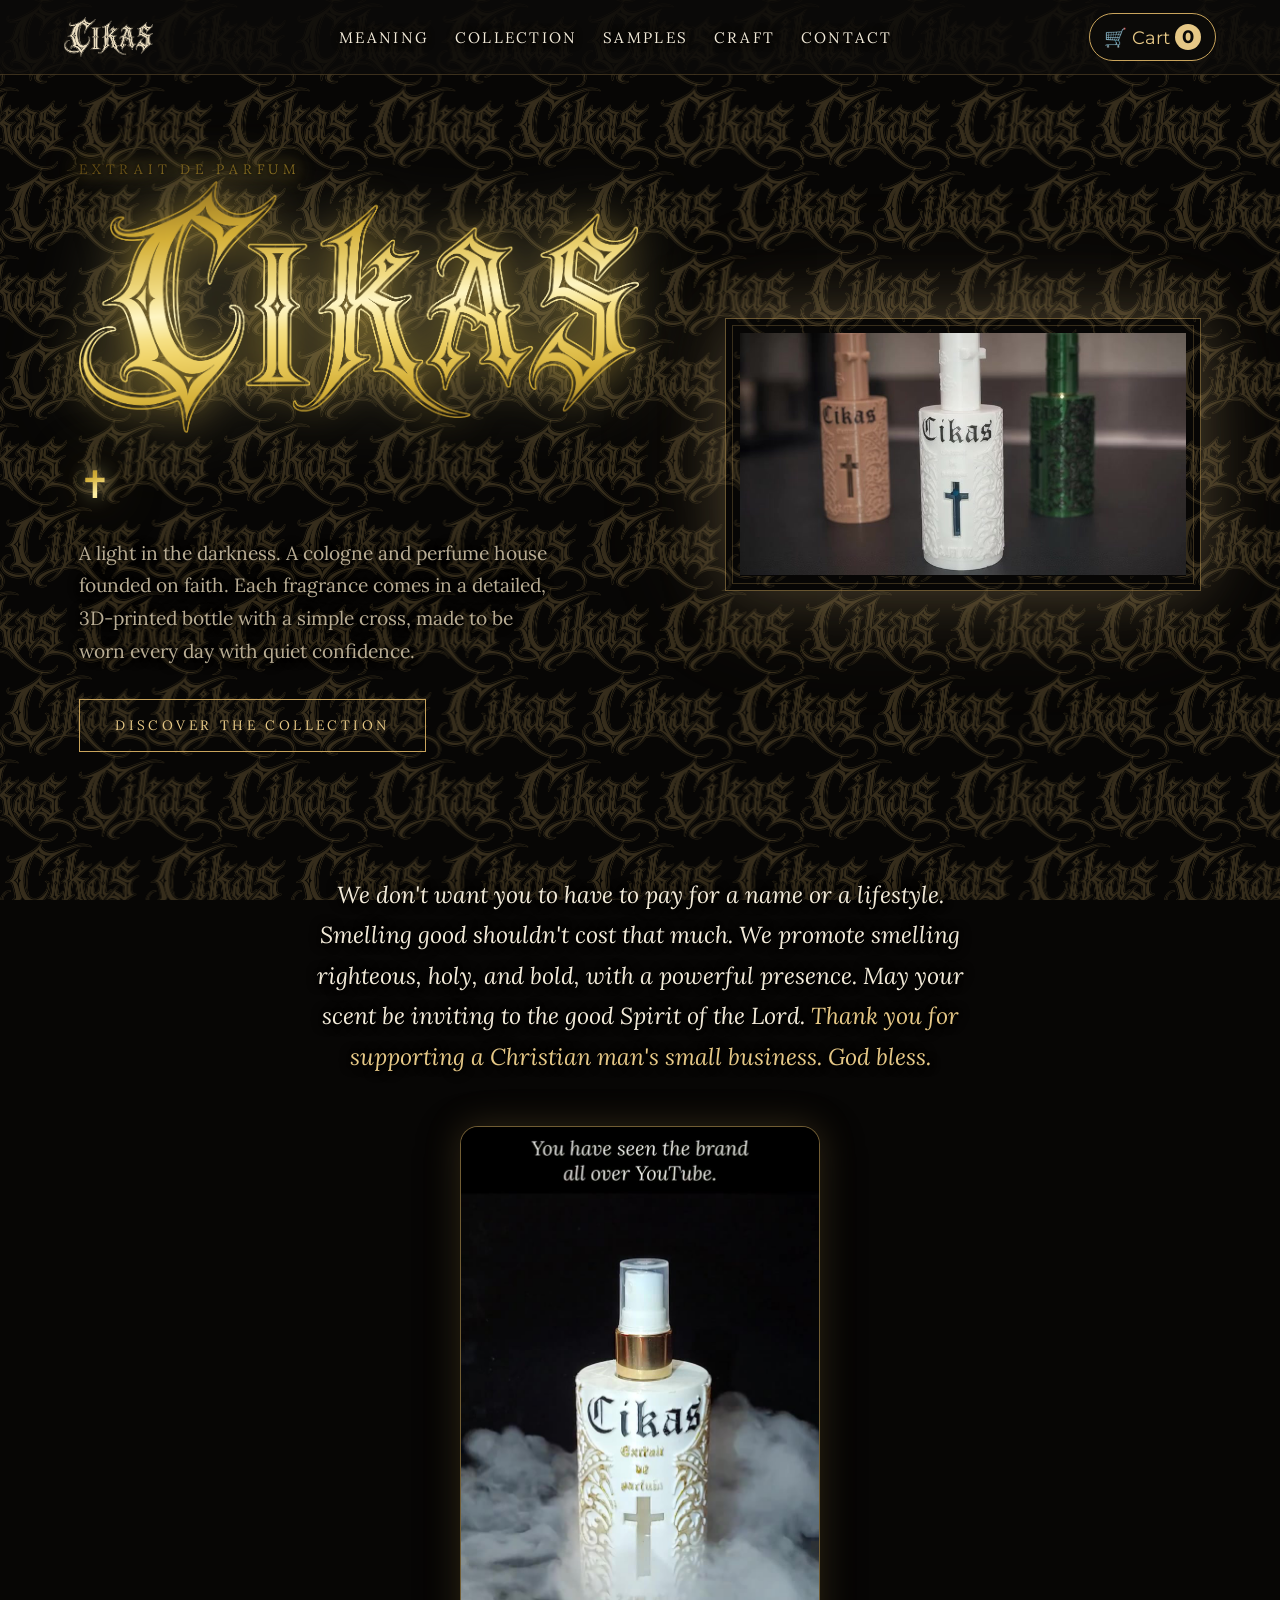
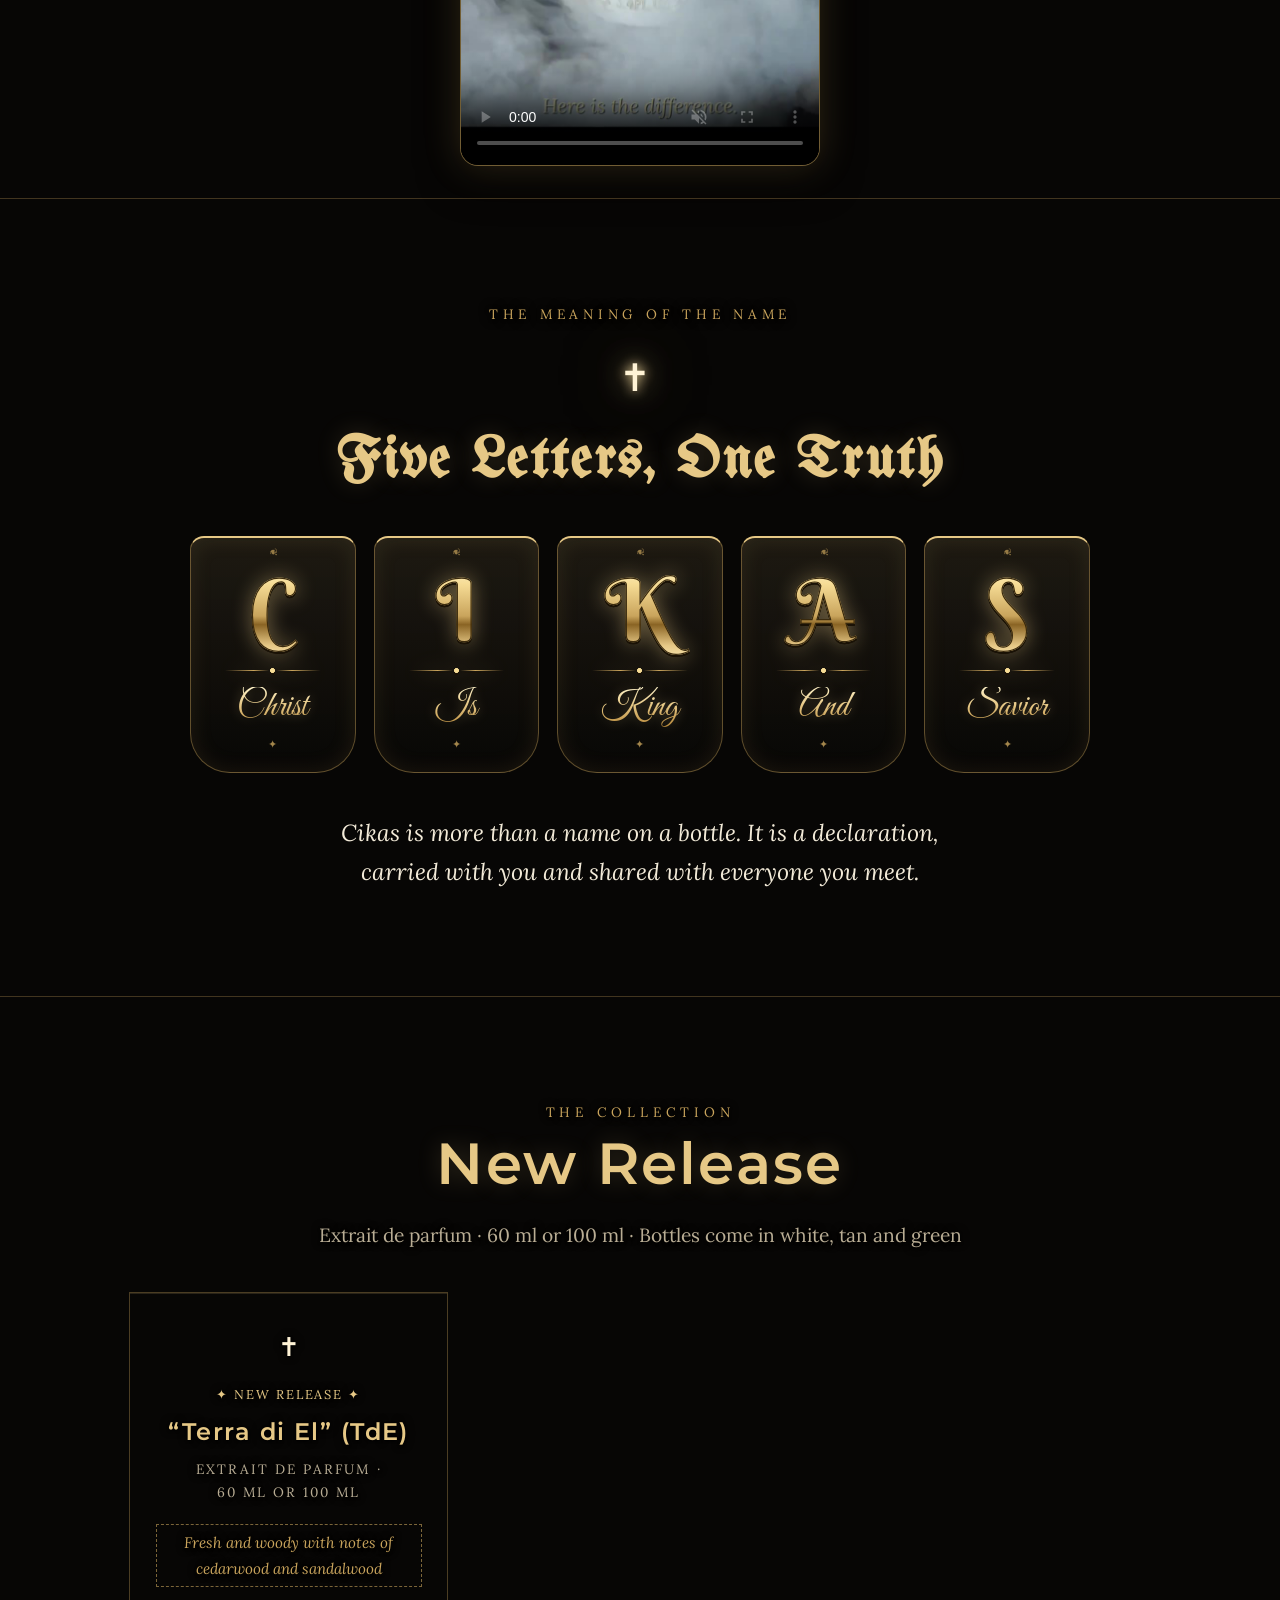
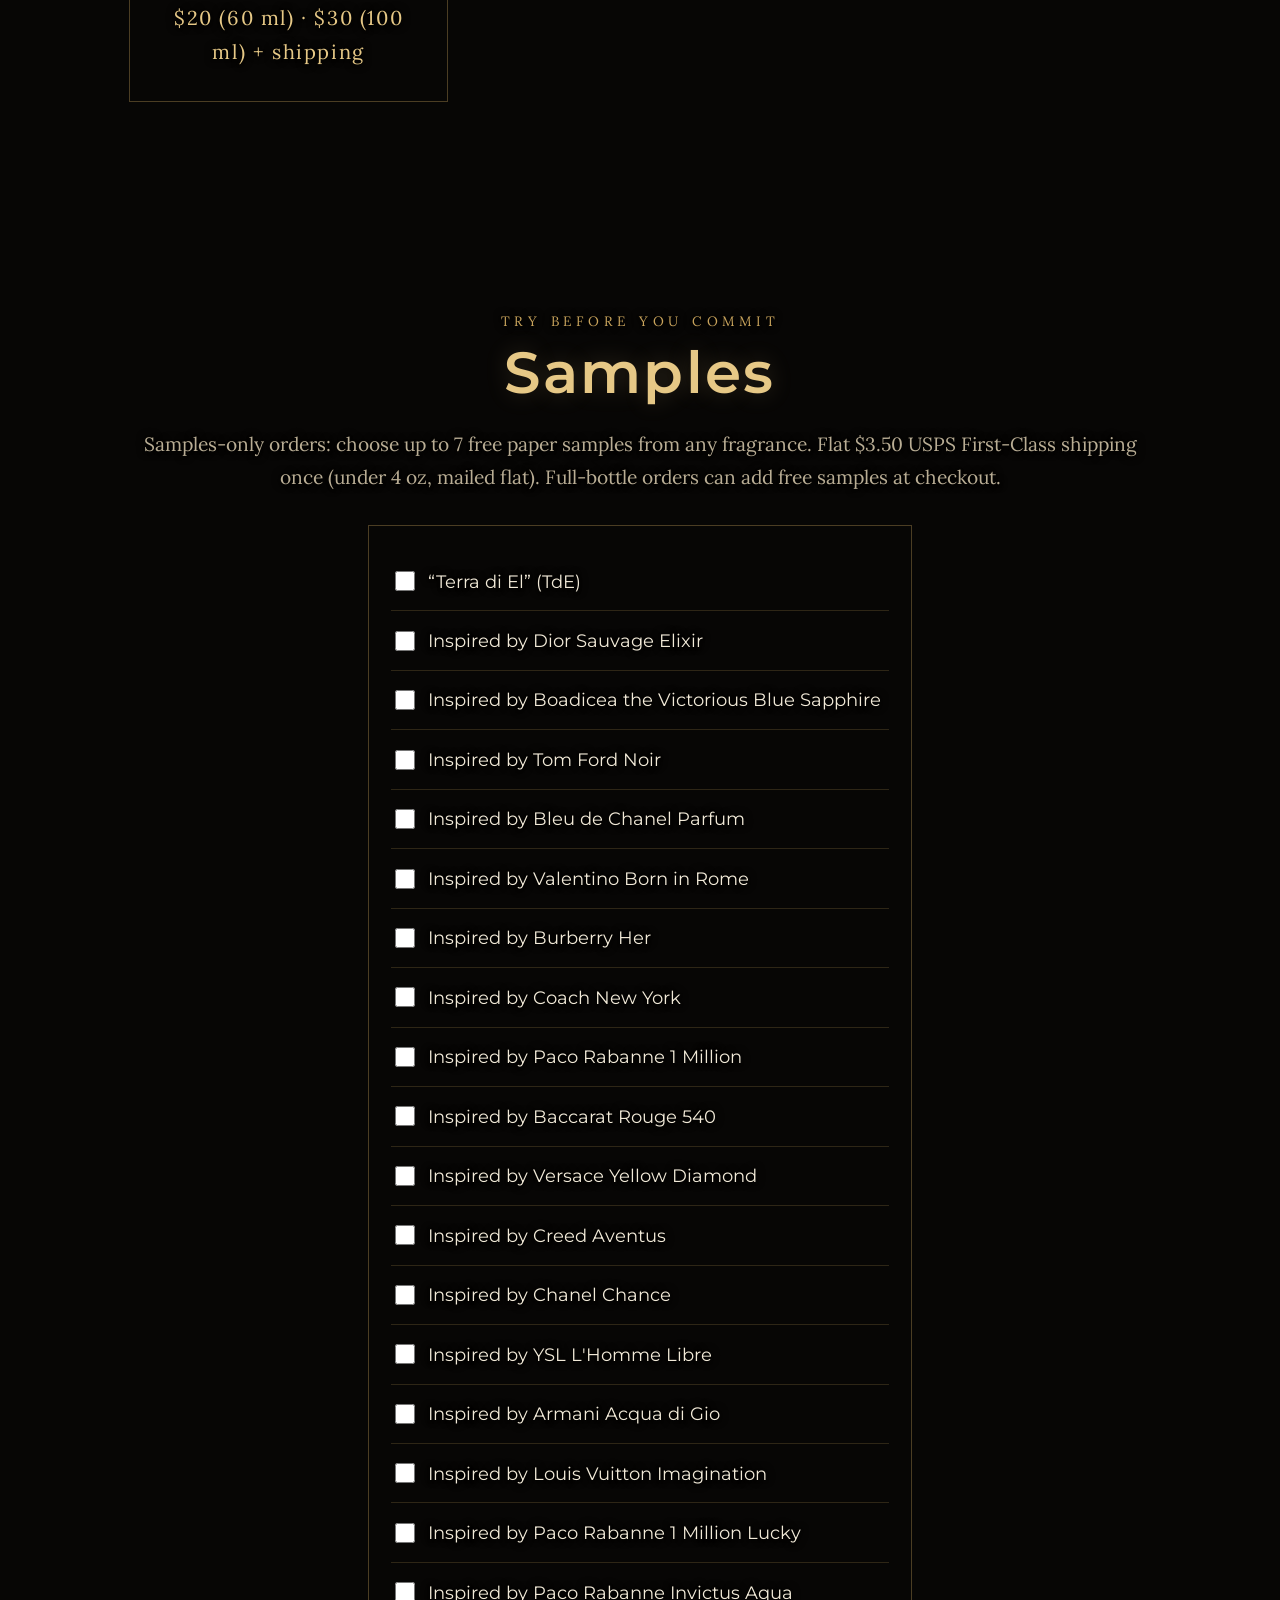
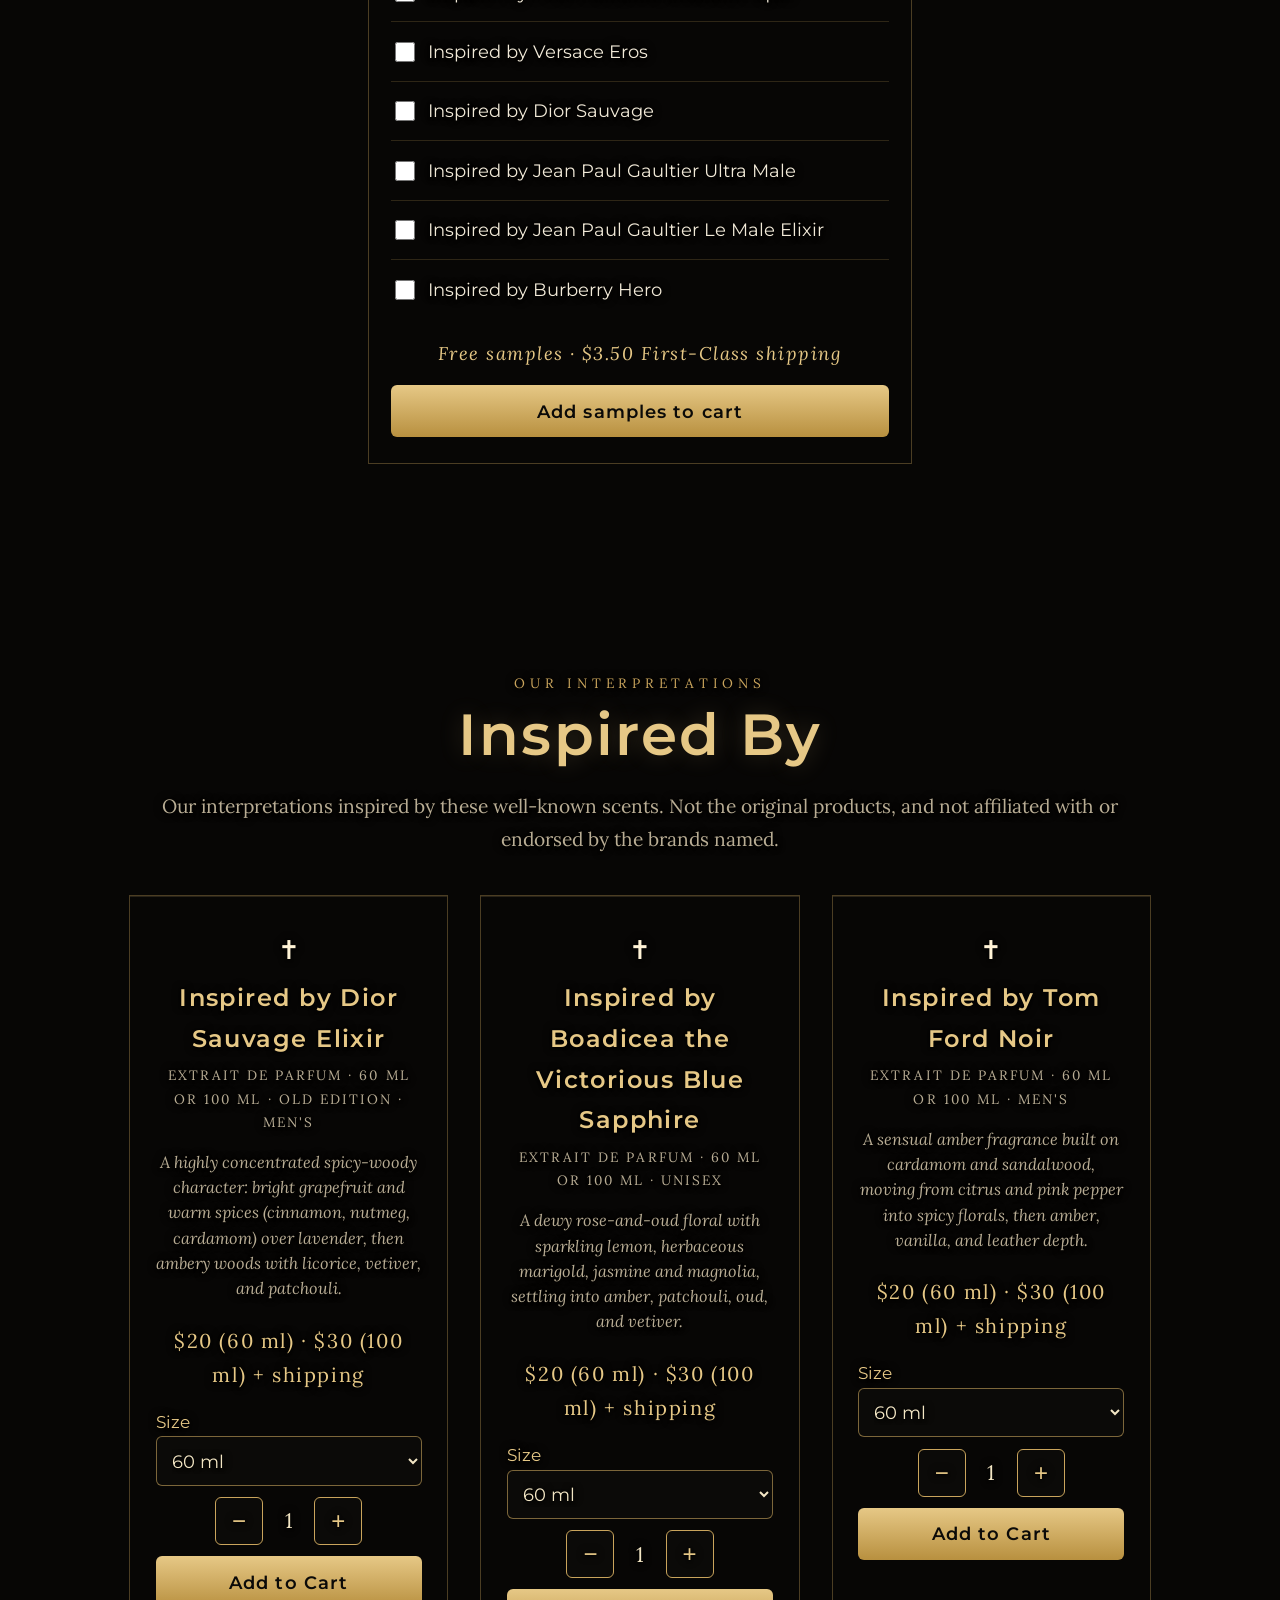
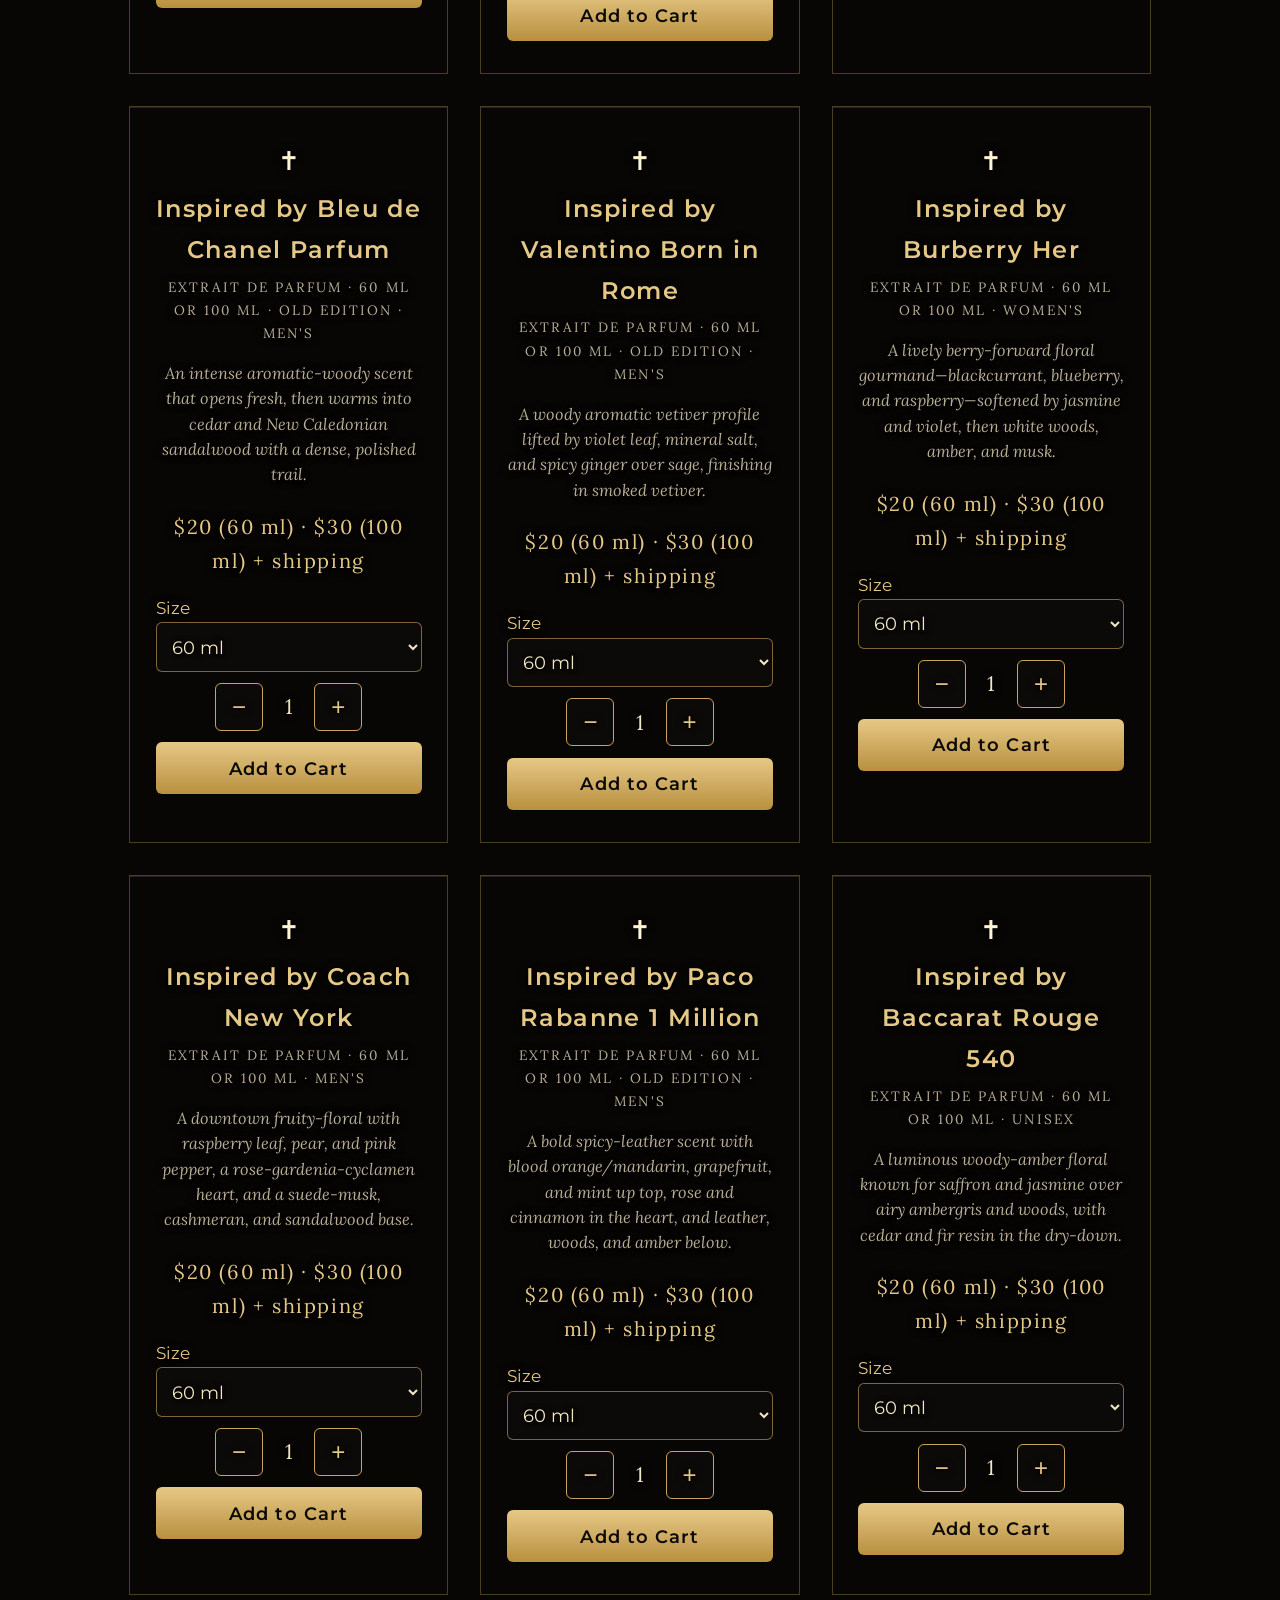
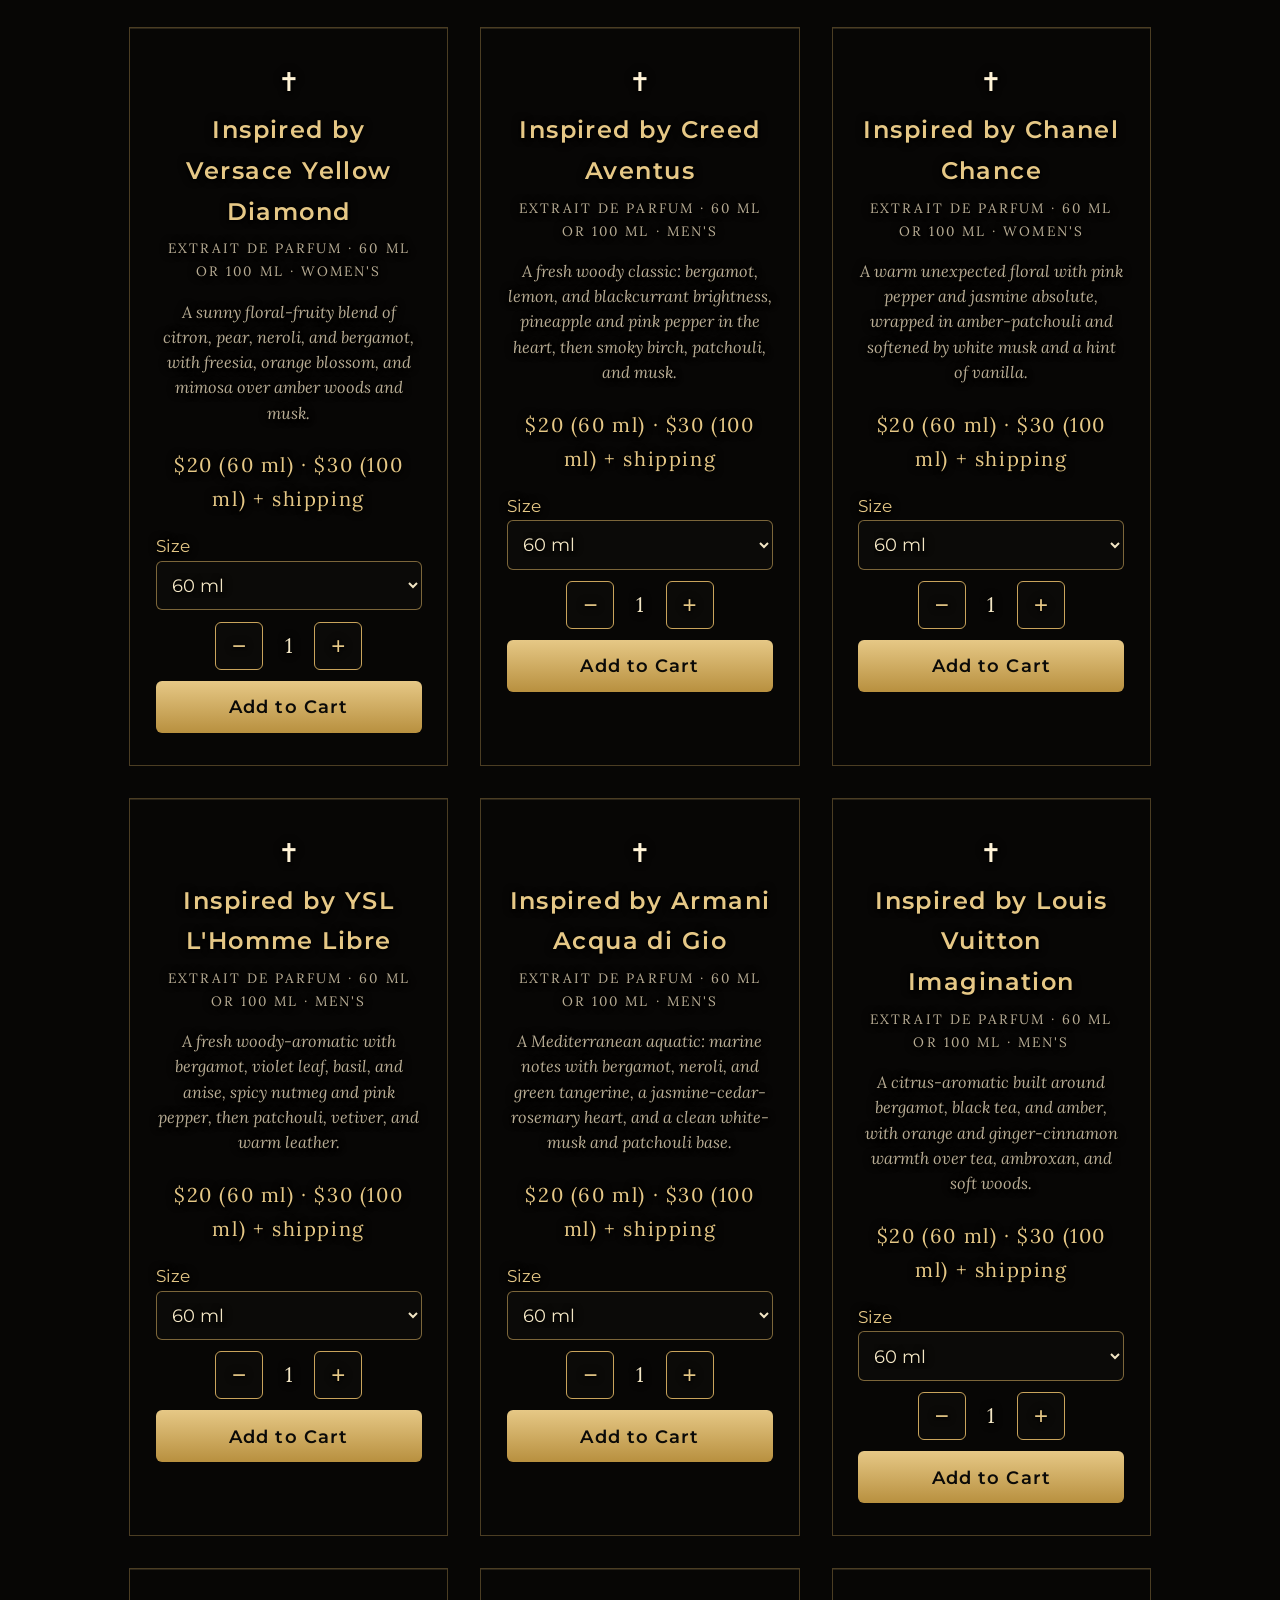
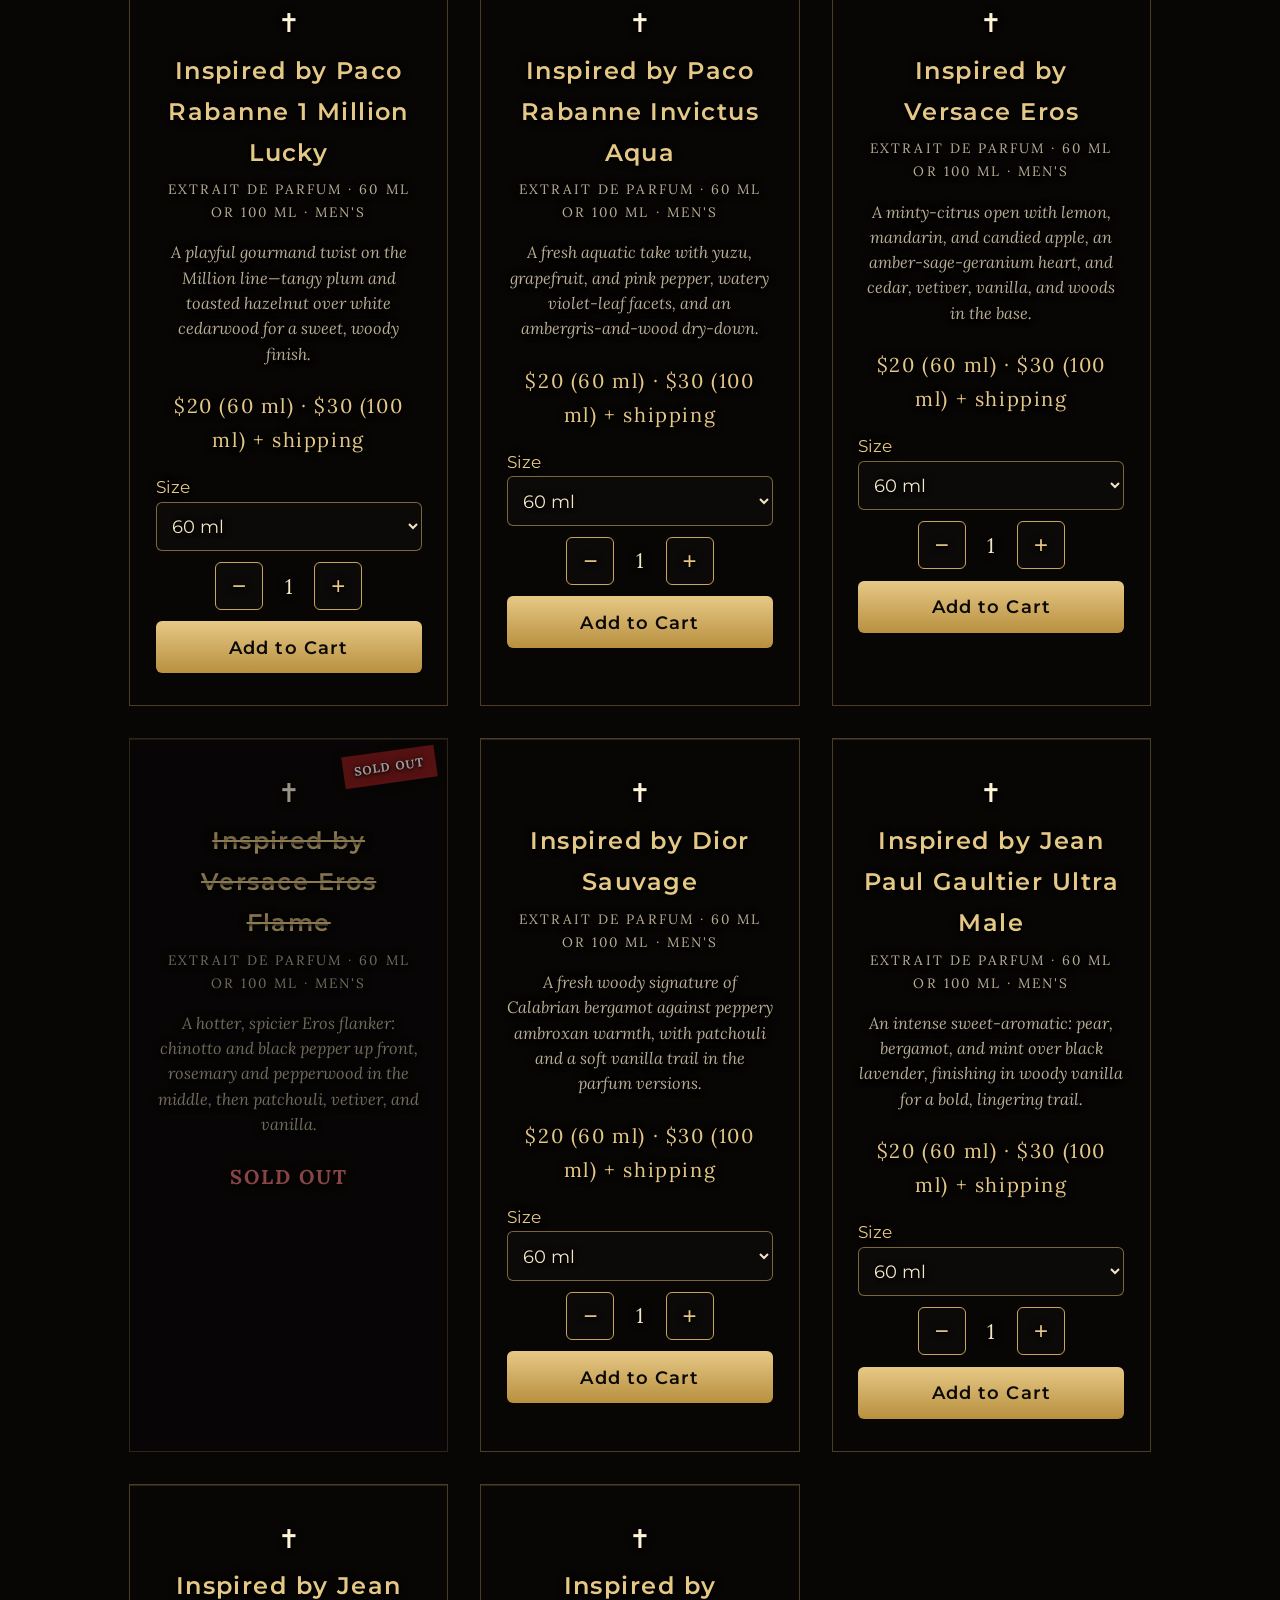
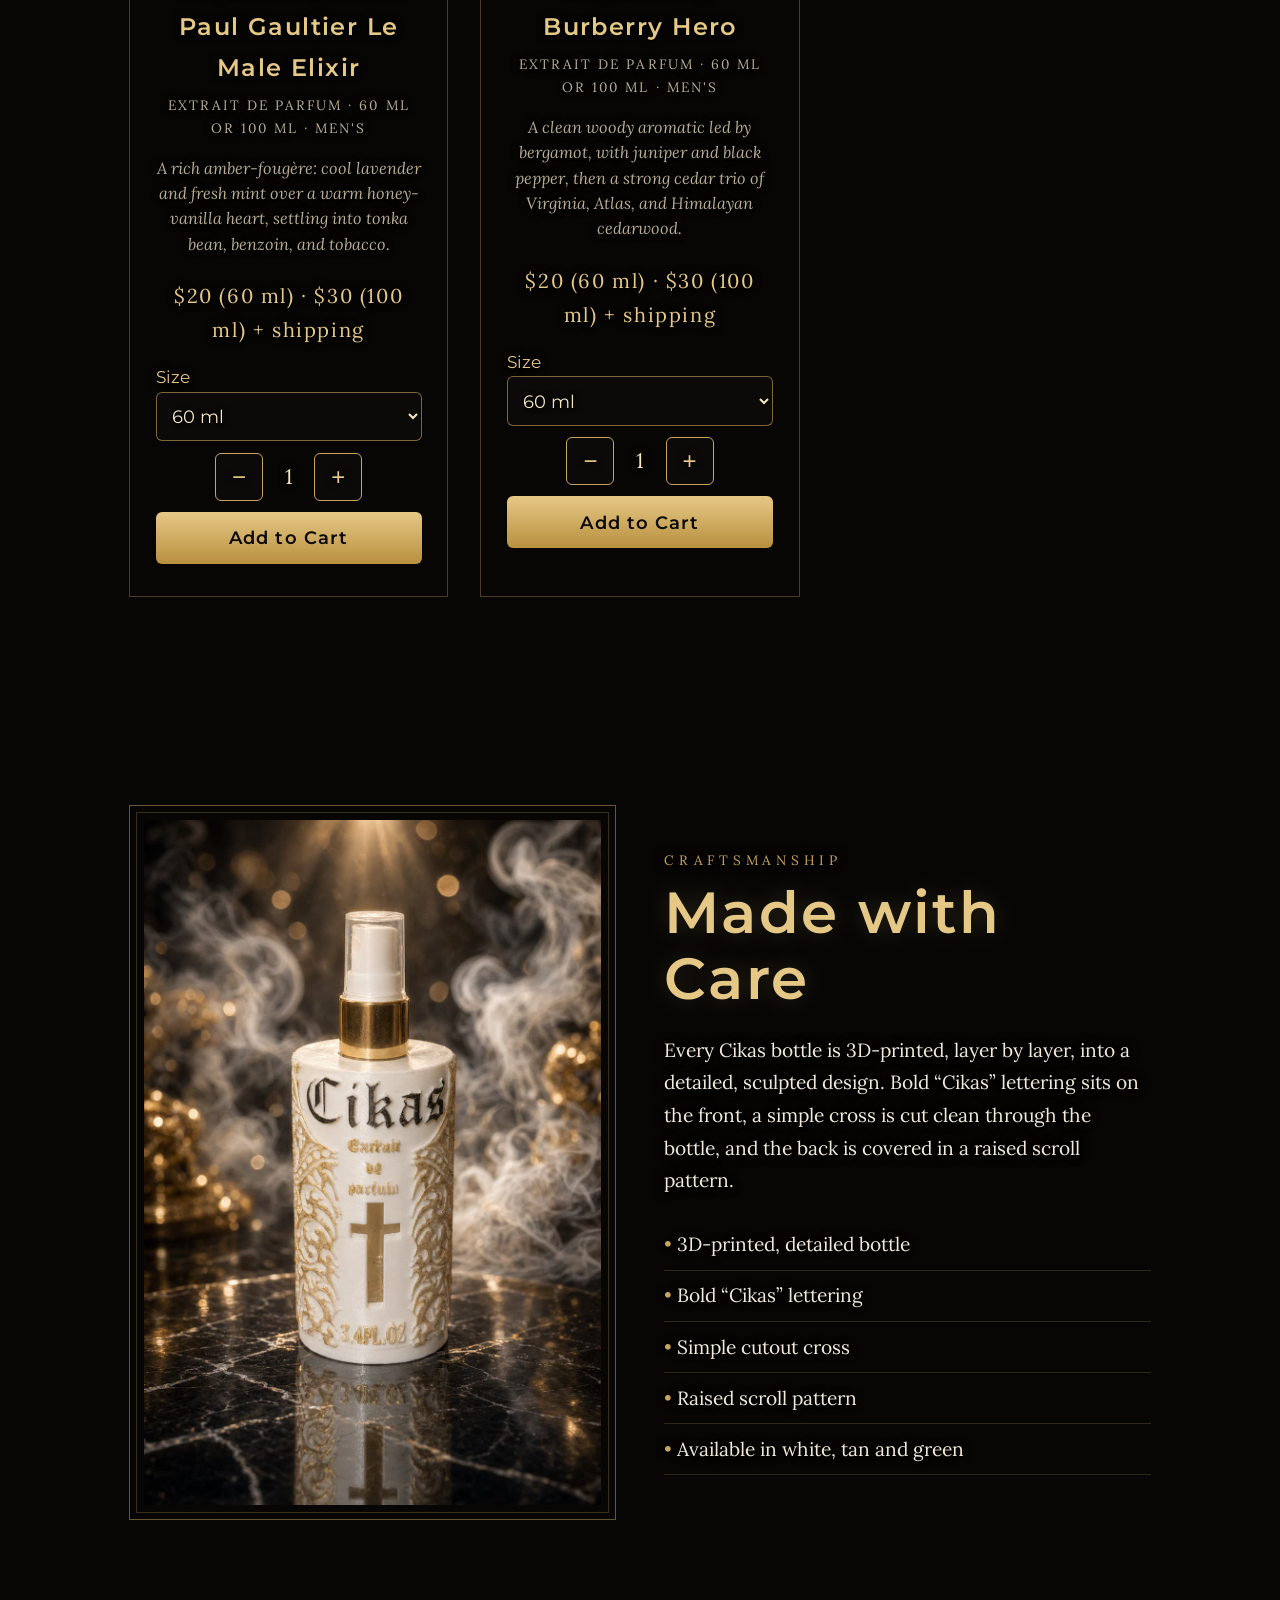
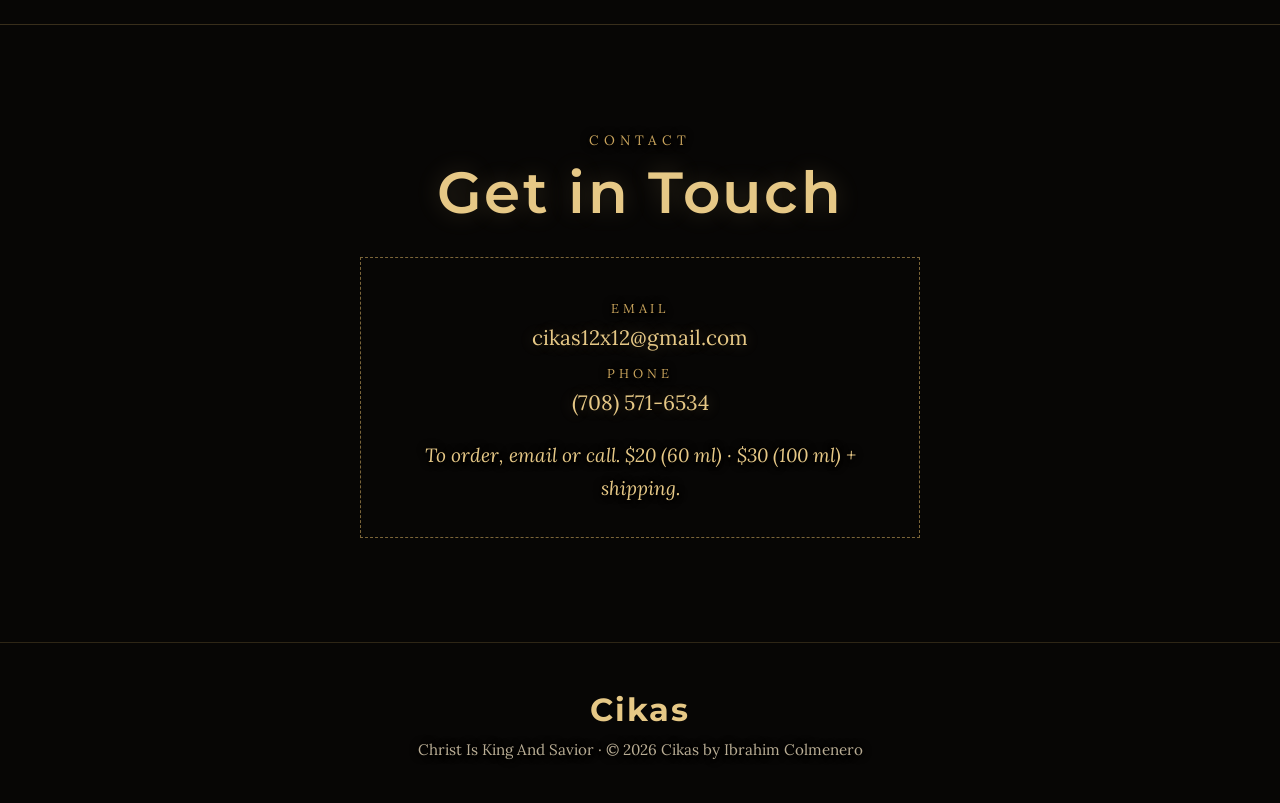
==== commit a9fb1b32: "Versace Eros Flame: sold out" ====
--- a/index.html
+++ b/index.html
@@ -76,6 +76,7 @@
 .cl{margin:.5rem 0}.cl .lab{display:block;font-size:.8rem;letter-spacing:.3em;text-transform:uppercase;color:var(--gold)}.cl a{color:var(--gold2);text-decoration:none;font-size:1.3rem;overflow-wrap:anywhere;text-shadow:0 0 14px rgba(230,200,134,.25)}.cl a:hover{text-decoration:underline}.order{margin-top:1.2rem;color:var(--gold2);font-style:italic}
 .bl,h1,h2,h3{letter-spacing:.06em}.hero h1{font-weight:700;letter-spacing:.08em}h2{font-weight:600}.card h3{font-weight:600;font-size:1.7rem}nav .logo{font-weight:700;letter-spacing:.12em}
 .hero h1{font-weight:700;letter-spacing:.06em}h2{font-weight:600;letter-spacing:.04em}.card h3{font-weight:600;font-size:1.5rem}.bl{font-weight:700}.letters .bl{font-weight:600}.cross{animation:none}
+.card.soldout{opacity:.6}.card.soldout h3{text-decoration:line-through}.soldbadge{position:absolute;top:.7rem;right:.7rem;padding:.35rem .7rem;background:#8b1a1a;color:#fff;font-size:.75rem;font-weight:700;letter-spacing:.1em;text-transform:uppercase;transform:rotate(-8deg);box-shadow:0 2px 8px rgba(0,0,0,.5)}.soldtxt{color:#e07070;font-weight:700;letter-spacing:.1em;text-transform:uppercase}
 </style><style>/* let logo pattern show through */
 .meaningSec{background:radial-gradient(ellipse at 50% 0%,rgba(230,200,134,.12),transparent 60%),rgba(10,9,7,.72)!important}
 #craft{background:rgba(9,8,7,.72)!important}
@@ -227,7 +228,6 @@
 <li><label><input type="checkbox" name="sample" value="Inspired by Paco Rabanne 1 Million Lucky">Inspired by Paco Rabanne 1 Million Lucky</label></li>
 <li><label><input type="checkbox" name="sample" value="Inspired by Paco Rabanne Invictus Aqua">Inspired by Paco Rabanne Invictus Aqua</label></li>
 <li><label><input type="checkbox" name="sample" value="Inspired by Versace Eros">Inspired by Versace Eros</label></li>
-<li><label><input type="checkbox" name="sample" value="Inspired by Versace Eros Flame">Inspired by Versace Eros Flame</label></li>
 <li><label><input type="checkbox" name="sample" value="Inspired by Dior Sauvage">Inspired by Dior Sauvage</label></li>
 <li><label><input type="checkbox" name="sample" value="Inspired by Jean Paul Gaultier Ultra Male">Inspired by Jean Paul Gaultier Ultra Male</label></li>
 <li><label><input type="checkbox" name="sample" value="Inspired by Jean Paul Gaultier Le Male Elixir">Inspired by Jean Paul Gaultier Le Male Elixir</label></li>
@@ -259,7 +259,7 @@
 <div class="card"><div class="cardcross" aria-hidden="true">✝</div><span class="newbadge" data-until="2026-10-29">New</span><h3>Inspired by Paco Rabanne 1 Million Lucky</h3><p class="spec">Extrait de Parfum · 60 ml or 100 ml · Men's</p><p class="desc">A playful gourmand twist on the Million line—tangy plum and toasted hazelnut over white cedarwood for a sweet, woody finish.</p><span class="price">$20 (60 ml) · $30 (100 ml) + shipping</span></div>
 <div class="card"><div class="cardcross" aria-hidden="true">✝</div><span class="newbadge" data-until="2026-10-29">New</span><h3>Inspired by Paco Rabanne Invictus Aqua</h3><p class="spec">Extrait de Parfum · 60 ml or 100 ml · Men's</p><p class="desc">A fresh aquatic take with yuzu, grapefruit, and pink pepper, watery violet-leaf facets, and an ambergris-and-wood dry-down.</p><span class="price">$20 (60 ml) · $30 (100 ml) + shipping</span></div>
 <div class="card"><div class="cardcross" aria-hidden="true">✝</div><span class="newbadge" data-until="2026-10-29">New</span><h3>Inspired by Versace Eros</h3><p class="spec">Extrait de Parfum · 60 ml or 100 ml · Men's</p><p class="desc">A minty-citrus open with lemon, mandarin, and candied apple, an amber-sage-geranium heart, and cedar, vetiver, vanilla, and woods in the base.</p><span class="price">$20 (60 ml) · $30 (100 ml) + shipping</span></div>
-<div class="card"><div class="cardcross" aria-hidden="true">✝</div><span class="newbadge" data-until="2026-10-29">New</span><h3>Inspired by Versace Eros Flame</h3><p class="spec">Extrait de Parfum · 60 ml or 100 ml · Men's</p><p class="desc">A hotter, spicier Eros flanker: chinotto and black pepper up front, rosemary and pepperwood in the middle, then patchouli, vetiver, and vanilla.</p><span class="price">$20 (60 ml) · $30 (100 ml) + shipping</span></div>
+<div class="card soldout"><div class="cardcross" aria-hidden="true">✝</div><span class="soldbadge">Sold Out</span><h3>Inspired by Versace Eros Flame</h3><p class="spec">Extrait de Parfum · 60 ml or 100 ml · Men's</p><p class="desc">A hotter, spicier Eros flanker: chinotto and black pepper up front, rosemary and pepperwood in the middle, then patchouli, vetiver, and vanilla.</p><span class="price soldtxt">Sold out</span></div>
 <div class="card"><div class="cardcross" aria-hidden="true">✝</div><span class="newbadge" data-until="2026-10-29">New</span><h3>Inspired by Dior Sauvage</h3><p class="spec">Extrait de Parfum · 60 ml or 100 ml · Men's</p><p class="desc">A fresh woody signature of Calabrian bergamot against peppery ambroxan warmth, with patchouli and a soft vanilla trail in the parfum versions.</p><span class="price">$20 (60 ml) · $30 (100 ml) + shipping</span></div>
 <div class="card"><div class="cardcross" aria-hidden="true">✝</div><span class="newbadge" data-until="2026-10-29">New</span><h3>Inspired by Jean Paul Gaultier Ultra Male</h3><p class="spec">Extrait de Parfum · 60 ml or 100 ml · Men's</p><p class="desc">An intense sweet-aromatic: pear, bergamot, and mint over black lavender, finishing in woody vanilla for a bold, lingering trail.</p><span class="price">$20 (60 ml) · $30 (100 ml) + shipping</span></div>
 <div class="card"><div class="cardcross" aria-hidden="true">✝</div><h3>Inspired by Jean Paul Gaultier Le Male Elixir</h3><p class="spec">Extrait de Parfum · 60 ml or 100 ml · Men's</p><p class="desc">A rich amber-fougère: cool lavender and fresh mint over a warm honey-vanilla heart, settling into tonka bean, benzoin, and tobacco.</p><span class="price">$20 (60 ml) · $30 (100 ml) + shipping</span></div>
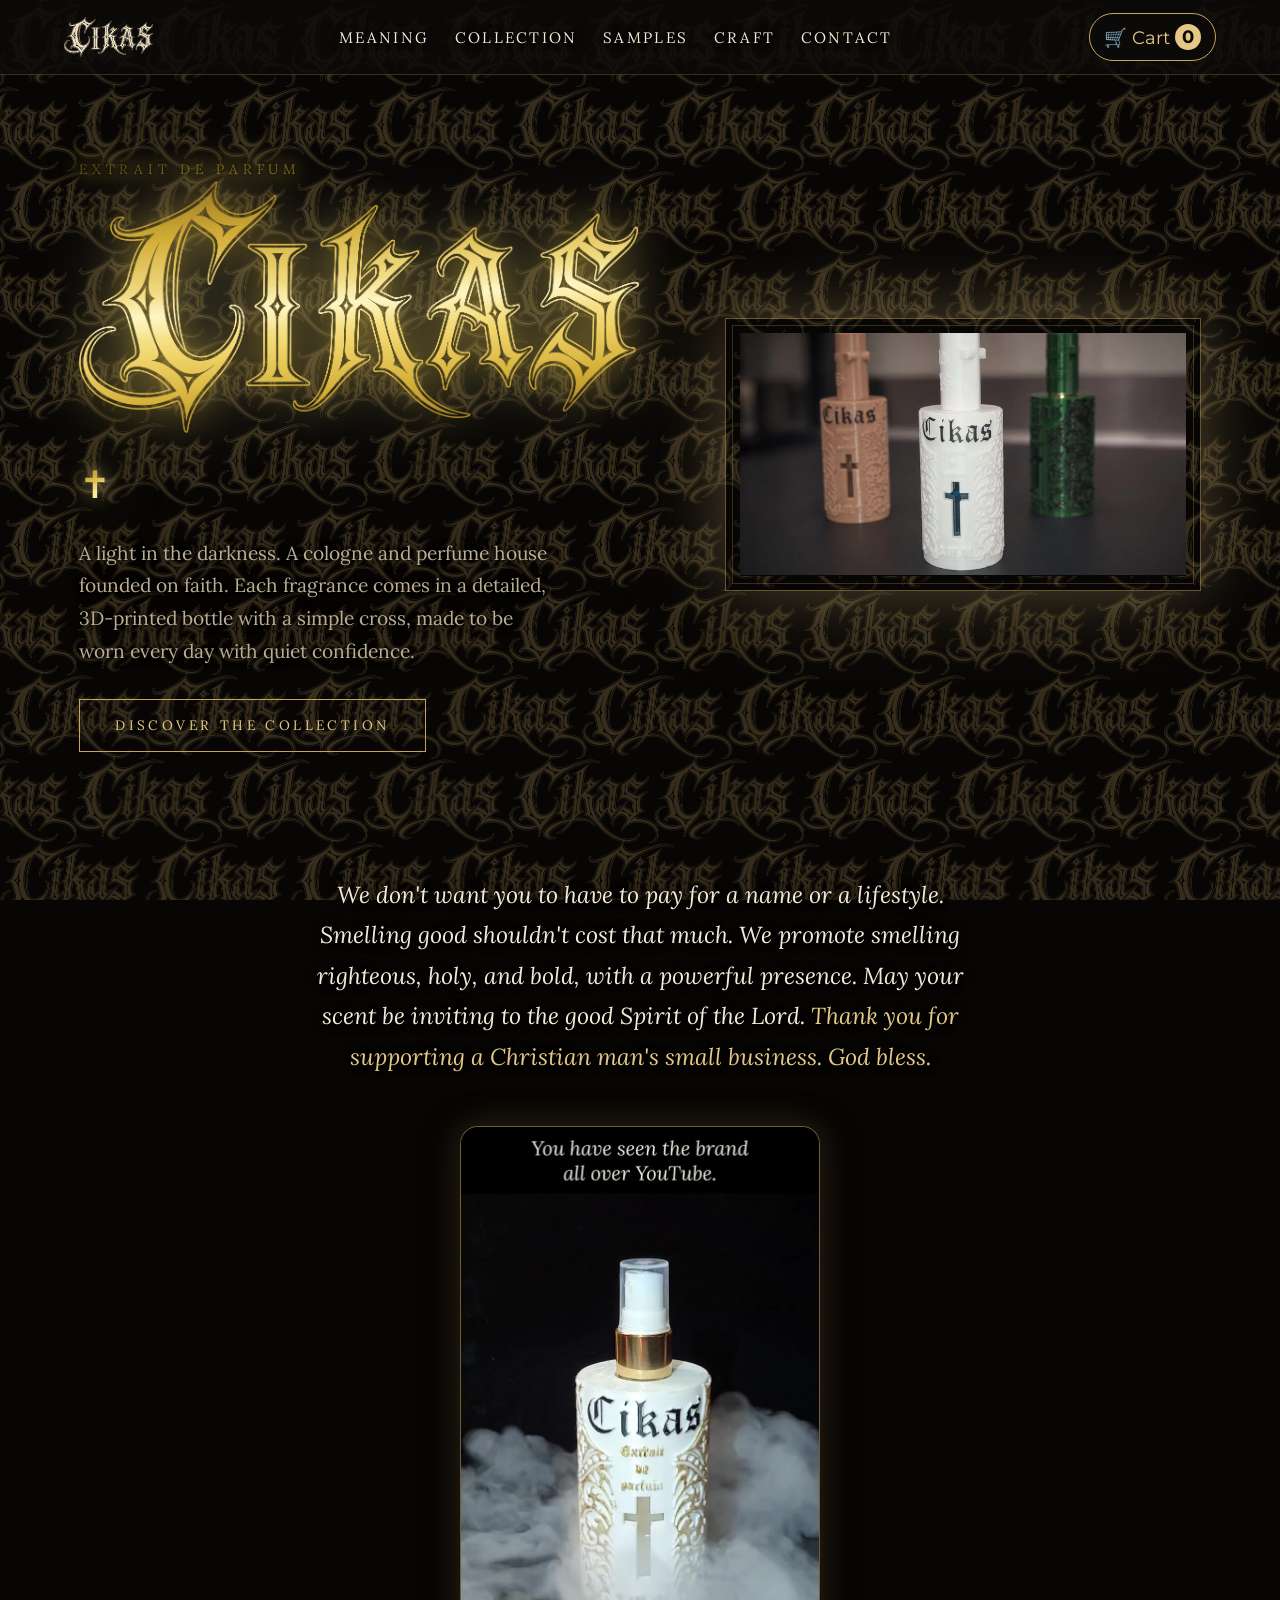
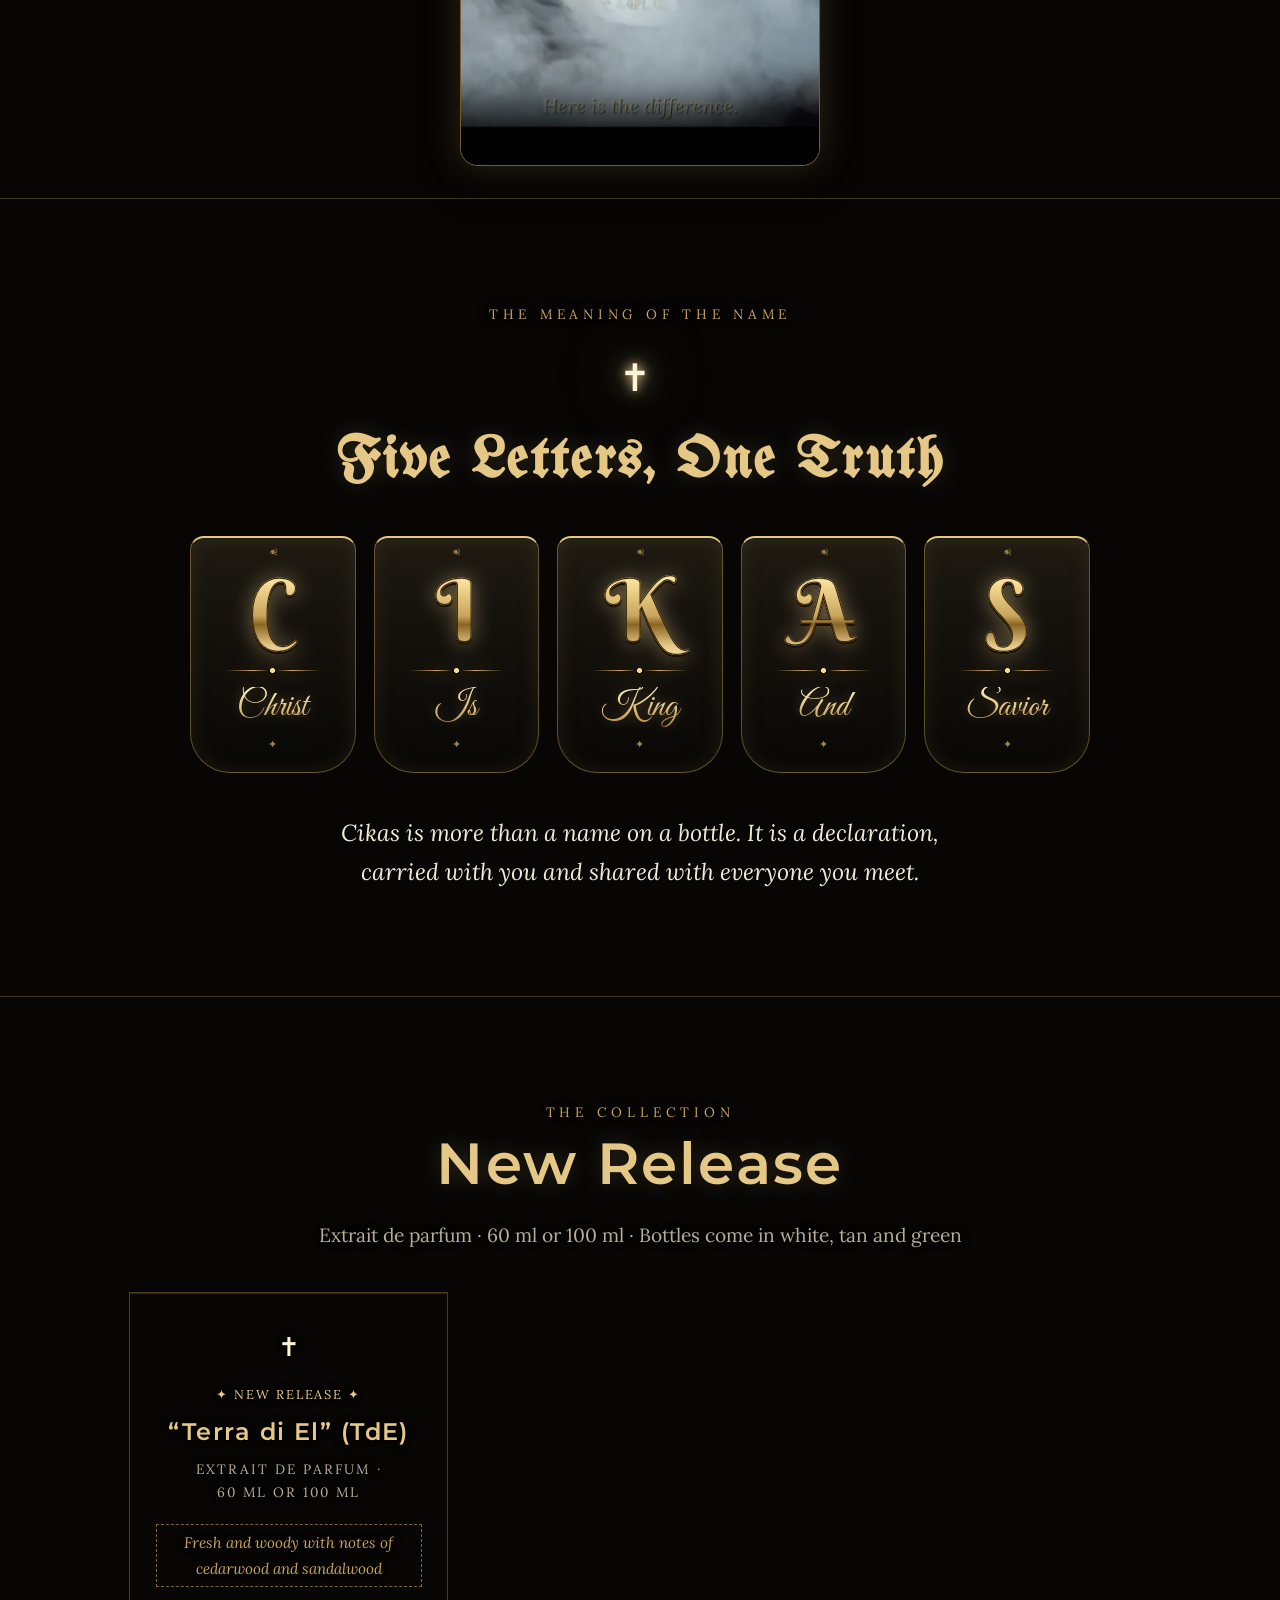
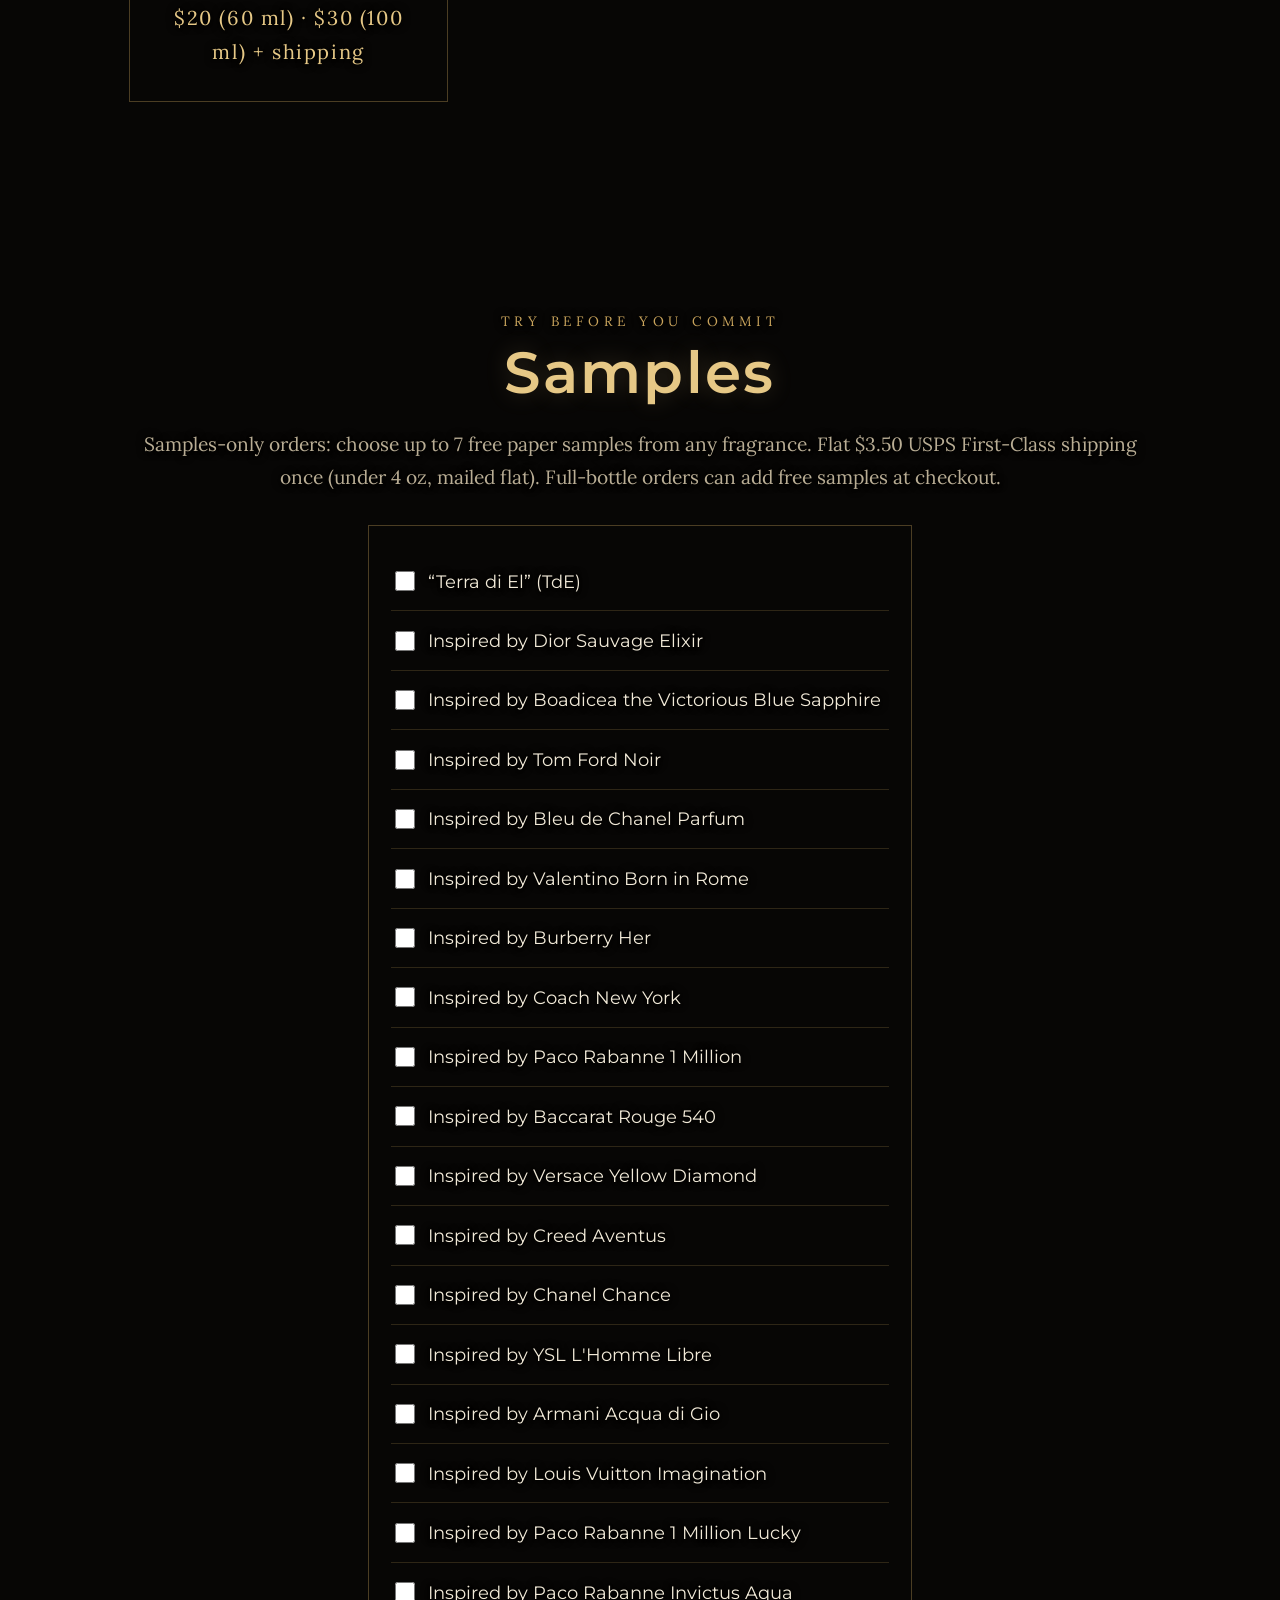
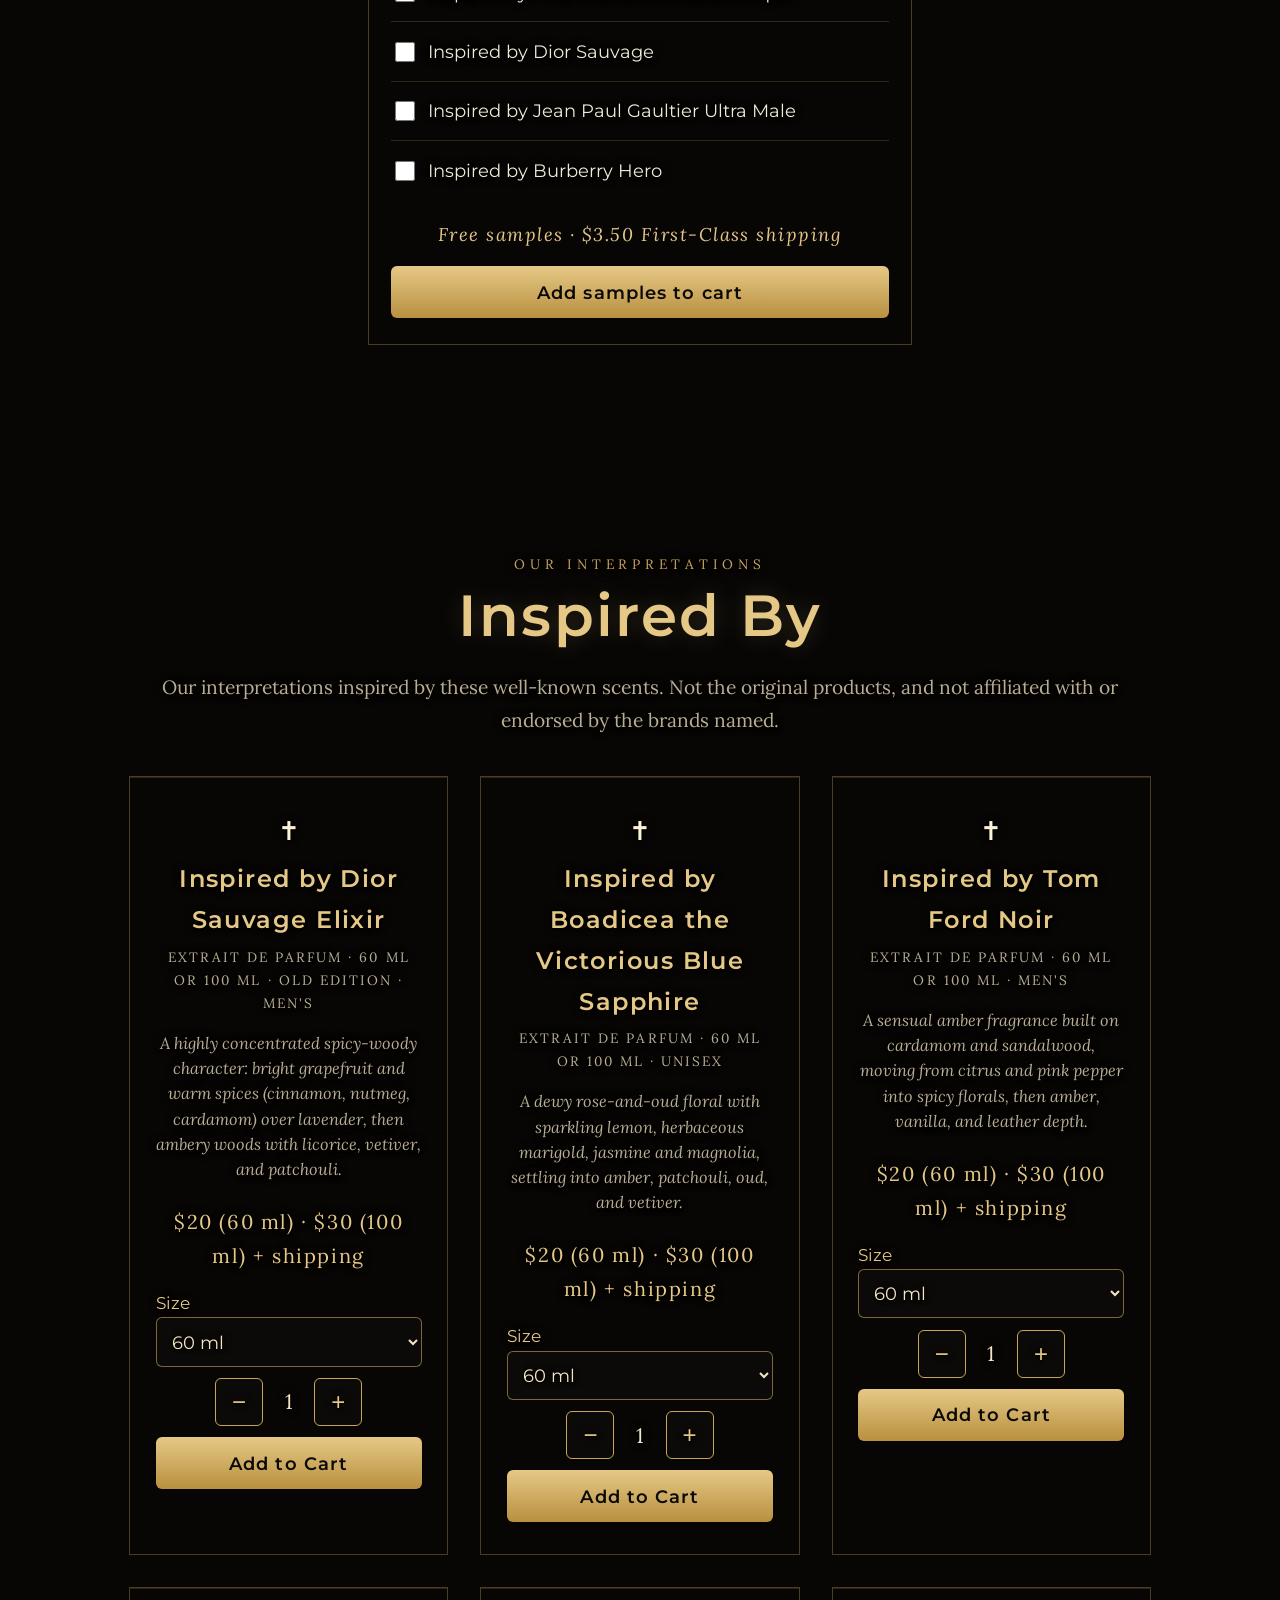
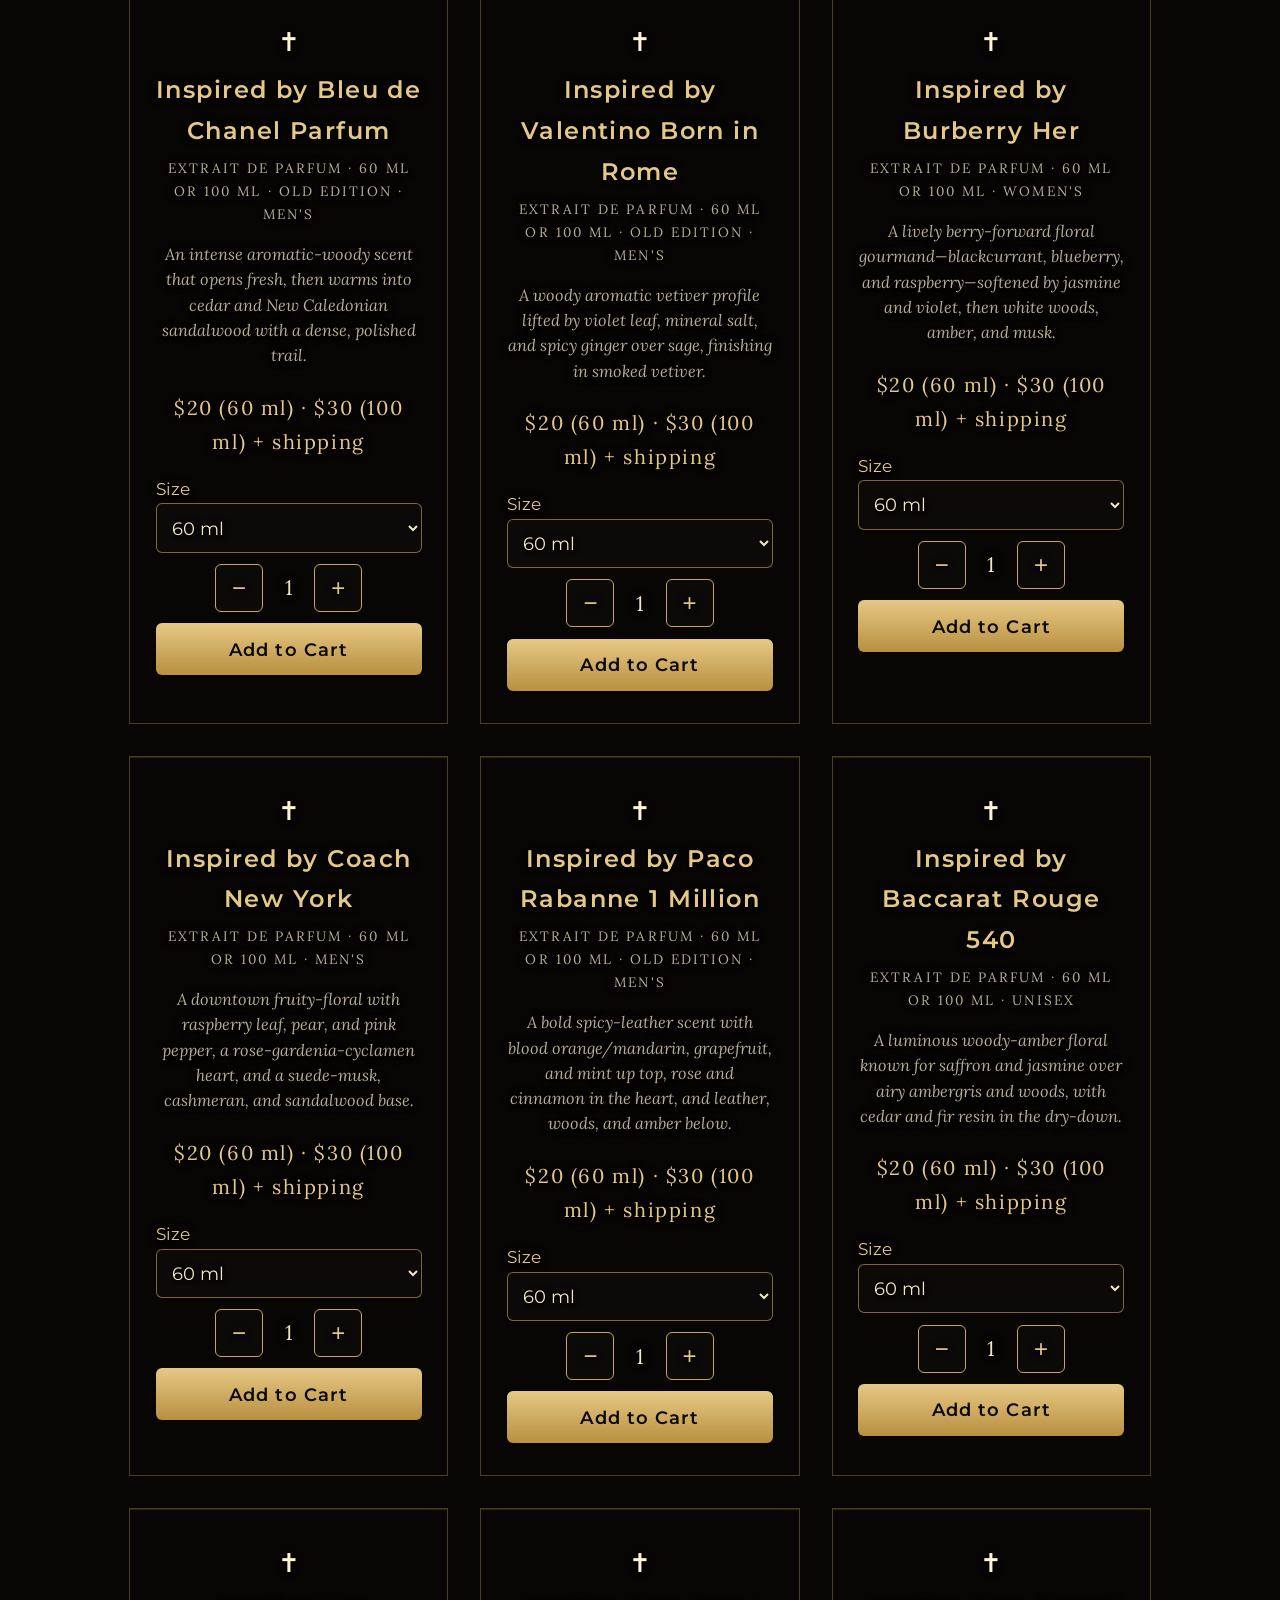
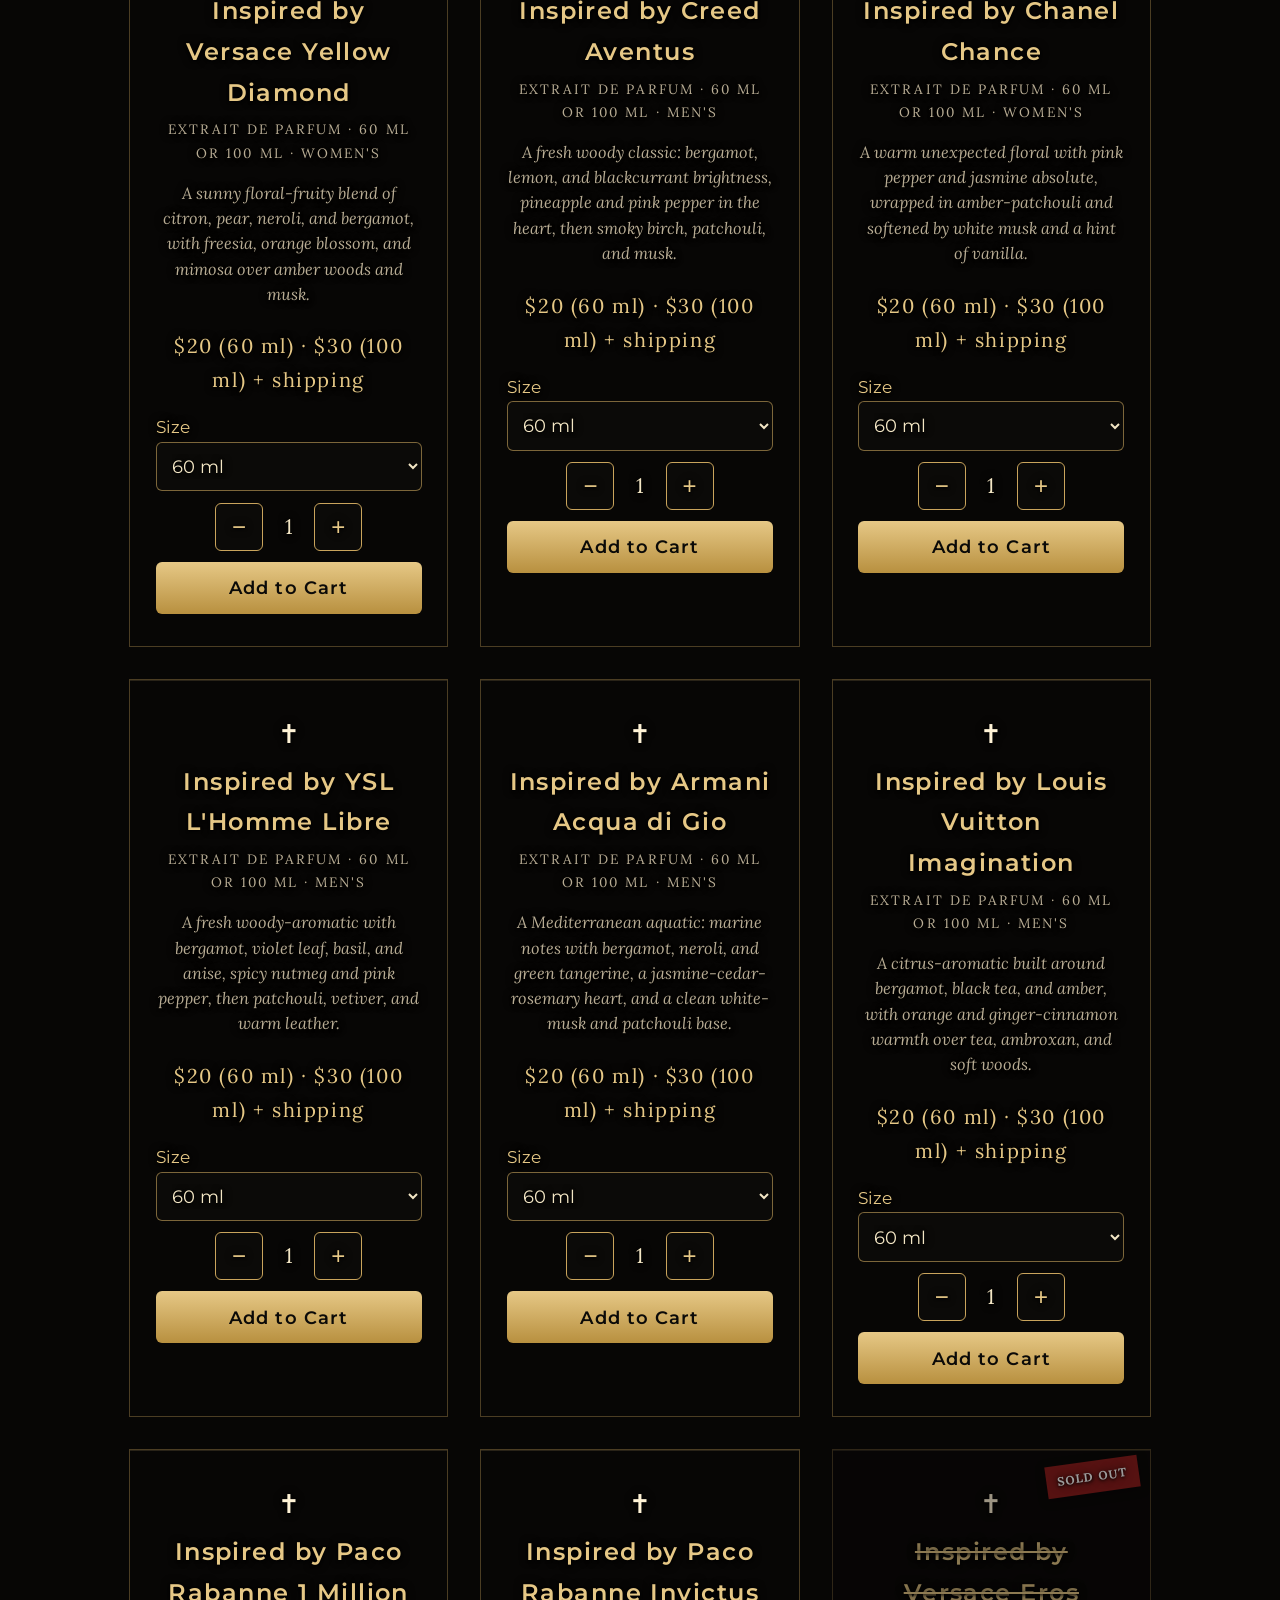
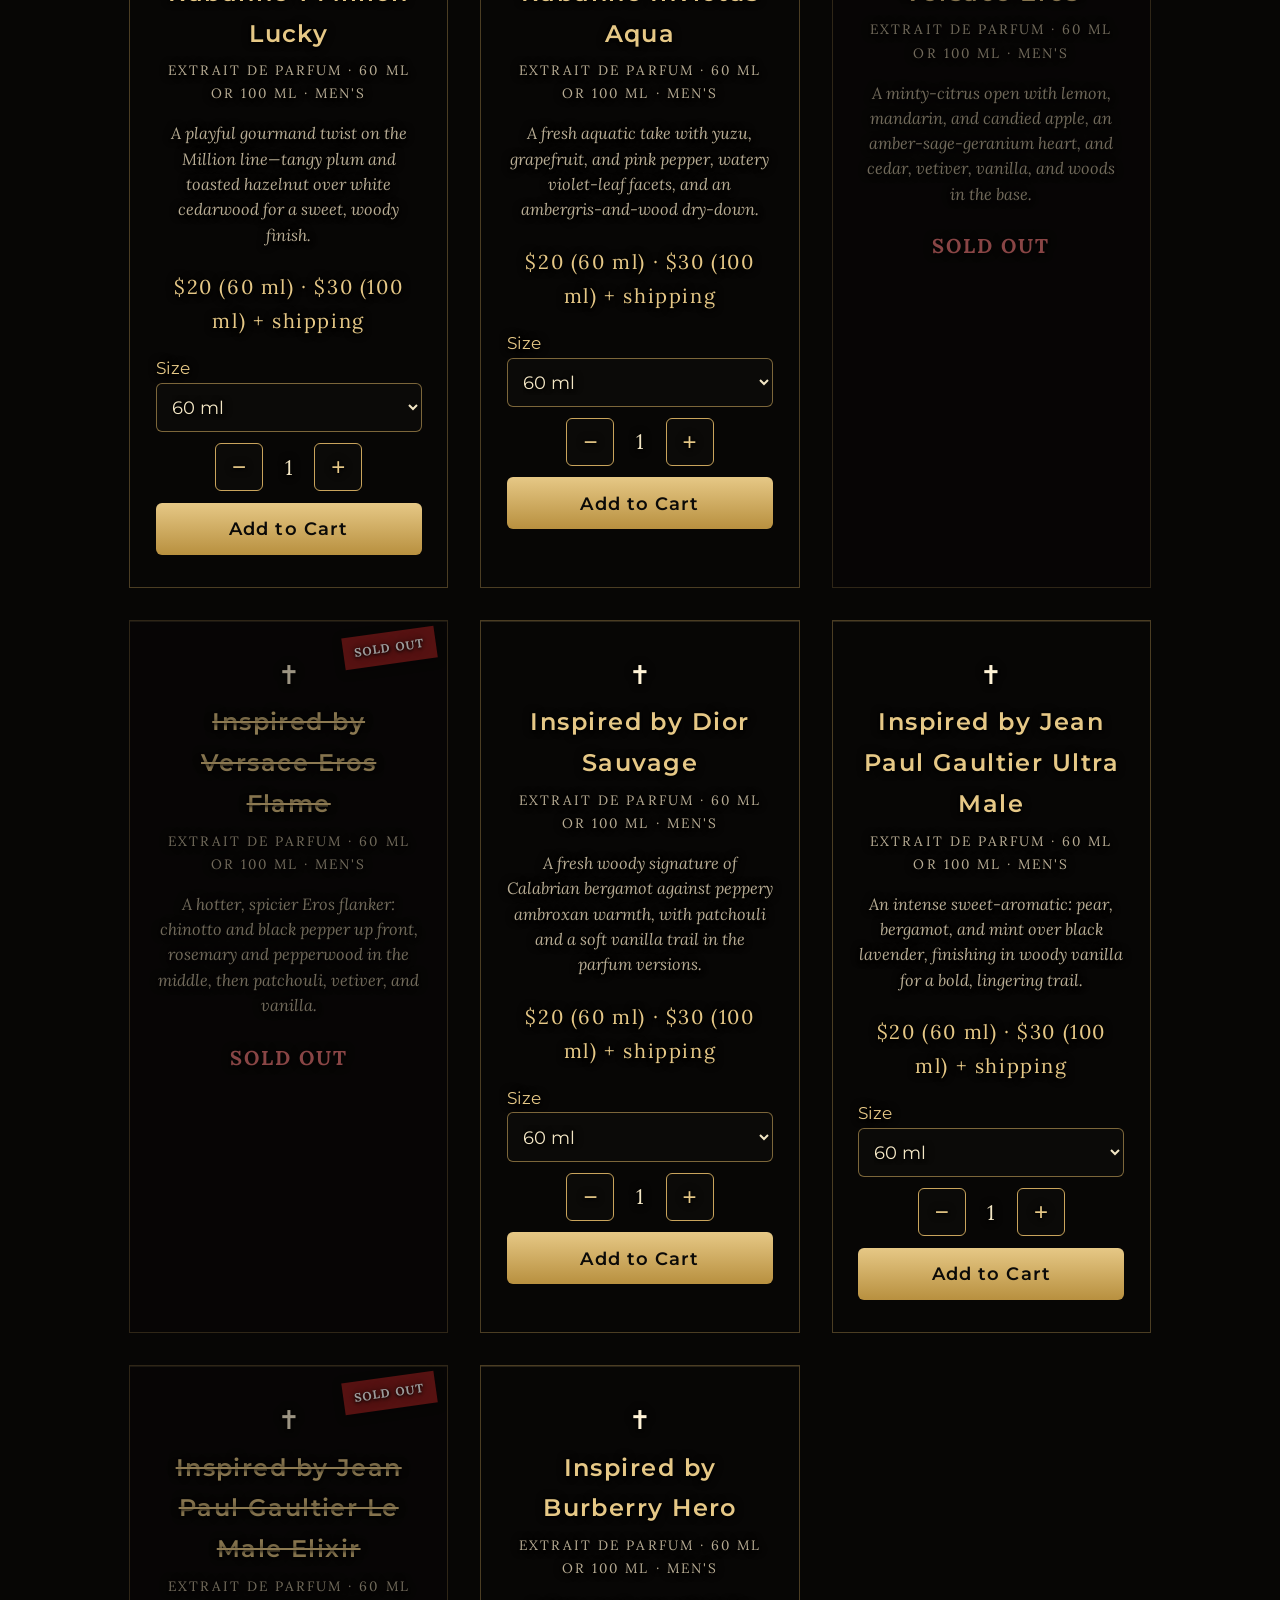
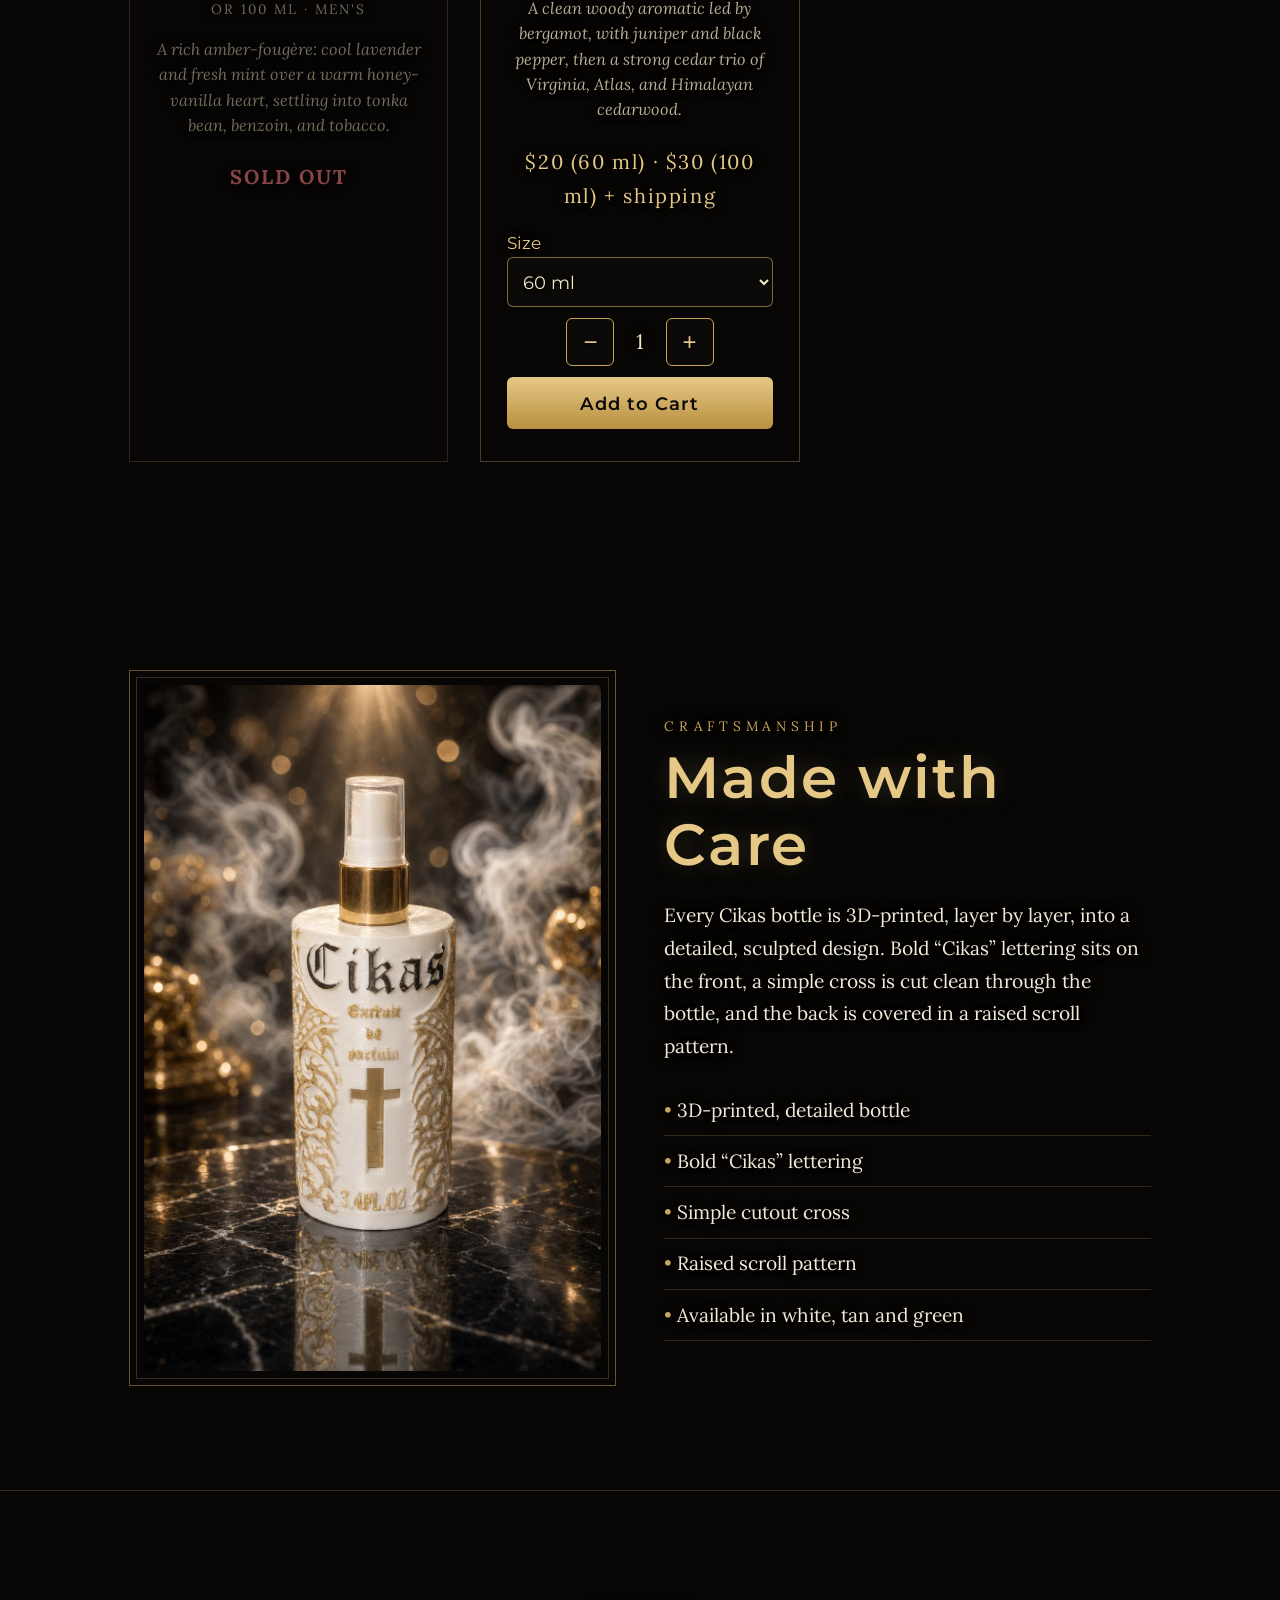
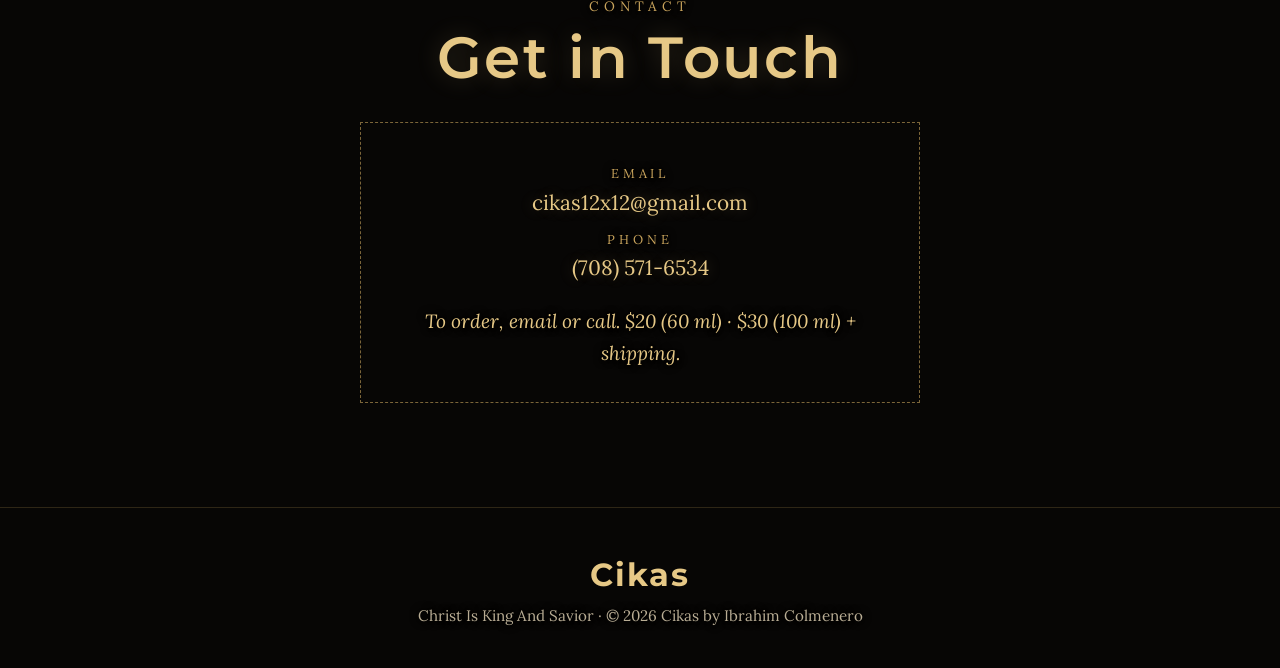
==== commit 7ea6b97b: "Versace Eros, Le Male Elixir: sold out" ====
--- a/index.html
+++ b/index.html
@@ -227,10 +227,8 @@
 <li><label><input type="checkbox" name="sample" value="Inspired by Louis Vuitton Imagination">Inspired by Louis Vuitton Imagination</label></li>
 <li><label><input type="checkbox" name="sample" value="Inspired by Paco Rabanne 1 Million Lucky">Inspired by Paco Rabanne 1 Million Lucky</label></li>
 <li><label><input type="checkbox" name="sample" value="Inspired by Paco Rabanne Invictus Aqua">Inspired by Paco Rabanne Invictus Aqua</label></li>
-<li><label><input type="checkbox" name="sample" value="Inspired by Versace Eros">Inspired by Versace Eros</label></li>
 <li><label><input type="checkbox" name="sample" value="Inspired by Dior Sauvage">Inspired by Dior Sauvage</label></li>
 <li><label><input type="checkbox" name="sample" value="Inspired by Jean Paul Gaultier Ultra Male">Inspired by Jean Paul Gaultier Ultra Male</label></li>
-<li><label><input type="checkbox" name="sample" value="Inspired by Jean Paul Gaultier Le Male Elixir">Inspired by Jean Paul Gaultier Le Male Elixir</label></li>
 <li><label><input type="checkbox" name="sample" value="Inspired by Burberry Hero">Inspired by Burberry Hero</label></li>
 </ul>
 <p class="sample-limit" id="sample-limit" hidden>7 max</p>
@@ -258,11 +256,11 @@
 <div class="card"><div class="cardcross" aria-hidden="true">✝</div><h3>Inspired by Louis Vuitton Imagination</h3><p class="spec">Extrait de Parfum · 60 ml or 100 ml · Men's</p><p class="desc">A citrus-aromatic built around bergamot, black tea, and amber, with orange and ginger-cinnamon warmth over tea, ambroxan, and soft woods.</p><span class="price">$20 (60 ml) · $30 (100 ml) + shipping</span></div>
 <div class="card"><div class="cardcross" aria-hidden="true">✝</div><span class="newbadge" data-until="2026-10-29">New</span><h3>Inspired by Paco Rabanne 1 Million Lucky</h3><p class="spec">Extrait de Parfum · 60 ml or 100 ml · Men's</p><p class="desc">A playful gourmand twist on the Million line—tangy plum and toasted hazelnut over white cedarwood for a sweet, woody finish.</p><span class="price">$20 (60 ml) · $30 (100 ml) + shipping</span></div>
 <div class="card"><div class="cardcross" aria-hidden="true">✝</div><span class="newbadge" data-until="2026-10-29">New</span><h3>Inspired by Paco Rabanne Invictus Aqua</h3><p class="spec">Extrait de Parfum · 60 ml or 100 ml · Men's</p><p class="desc">A fresh aquatic take with yuzu, grapefruit, and pink pepper, watery violet-leaf facets, and an ambergris-and-wood dry-down.</p><span class="price">$20 (60 ml) · $30 (100 ml) + shipping</span></div>
-<div class="card"><div class="cardcross" aria-hidden="true">✝</div><span class="newbadge" data-until="2026-10-29">New</span><h3>Inspired by Versace Eros</h3><p class="spec">Extrait de Parfum · 60 ml or 100 ml · Men's</p><p class="desc">A minty-citrus open with lemon, mandarin, and candied apple, an amber-sage-geranium heart, and cedar, vetiver, vanilla, and woods in the base.</p><span class="price">$20 (60 ml) · $30 (100 ml) + shipping</span></div>
+<div class="card soldout"><div class="cardcross" aria-hidden="true">✝</div><span class="soldbadge">Sold Out</span><h3>Inspired by Versace Eros</h3><p class="spec">Extrait de Parfum · 60 ml or 100 ml · Men's</p><p class="desc">A minty-citrus open with lemon, mandarin, and candied apple, an amber-sage-geranium heart, and cedar, vetiver, vanilla, and woods in the base.</p><span class="price soldtxt">Sold out</span></div>
 <div class="card soldout"><div class="cardcross" aria-hidden="true">✝</div><span class="soldbadge">Sold Out</span><h3>Inspired by Versace Eros Flame</h3><p class="spec">Extrait de Parfum · 60 ml or 100 ml · Men's</p><p class="desc">A hotter, spicier Eros flanker: chinotto and black pepper up front, rosemary and pepperwood in the middle, then patchouli, vetiver, and vanilla.</p><span class="price soldtxt">Sold out</span></div>
 <div class="card"><div class="cardcross" aria-hidden="true">✝</div><span class="newbadge" data-until="2026-10-29">New</span><h3>Inspired by Dior Sauvage</h3><p class="spec">Extrait de Parfum · 60 ml or 100 ml · Men's</p><p class="desc">A fresh woody signature of Calabrian bergamot against peppery ambroxan warmth, with patchouli and a soft vanilla trail in the parfum versions.</p><span class="price">$20 (60 ml) · $30 (100 ml) + shipping</span></div>
 <div class="card"><div class="cardcross" aria-hidden="true">✝</div><span class="newbadge" data-until="2026-10-29">New</span><h3>Inspired by Jean Paul Gaultier Ultra Male</h3><p class="spec">Extrait de Parfum · 60 ml or 100 ml · Men's</p><p class="desc">An intense sweet-aromatic: pear, bergamot, and mint over black lavender, finishing in woody vanilla for a bold, lingering trail.</p><span class="price">$20 (60 ml) · $30 (100 ml) + shipping</span></div>
-<div class="card"><div class="cardcross" aria-hidden="true">✝</div><h3>Inspired by Jean Paul Gaultier Le Male Elixir</h3><p class="spec">Extrait de Parfum · 60 ml or 100 ml · Men's</p><p class="desc">A rich amber-fougère: cool lavender and fresh mint over a warm honey-vanilla heart, settling into tonka bean, benzoin, and tobacco.</p><span class="price">$20 (60 ml) · $30 (100 ml) + shipping</span></div>
+<div class="card soldout"><div class="cardcross" aria-hidden="true">✝</div><span class="soldbadge">Sold Out</span><h3>Inspired by Jean Paul Gaultier Le Male Elixir</h3><p class="spec">Extrait de Parfum · 60 ml or 100 ml · Men's</p><p class="desc">A rich amber-fougère: cool lavender and fresh mint over a warm honey-vanilla heart, settling into tonka bean, benzoin, and tobacco.</p><span class="price soldtxt">Sold out</span></div>
 <div class="card"><div class="cardcross" aria-hidden="true">✝</div><h3>Inspired by Burberry Hero</h3><p class="spec">Extrait de Parfum · 60 ml or 100 ml · Men's</p><p class="desc">A clean woody aromatic led by bergamot, with juniper and black pepper, then a strong cedar trio of Virginia, Atlas, and Himalayan cedarwood.</p><span class="price">$20 (60 ml) · $30 (100 ml) + shipping</span></div>
 </div></div></section>
 <section id="craft" style="background:var(--ink)"><div class="wrap split">
